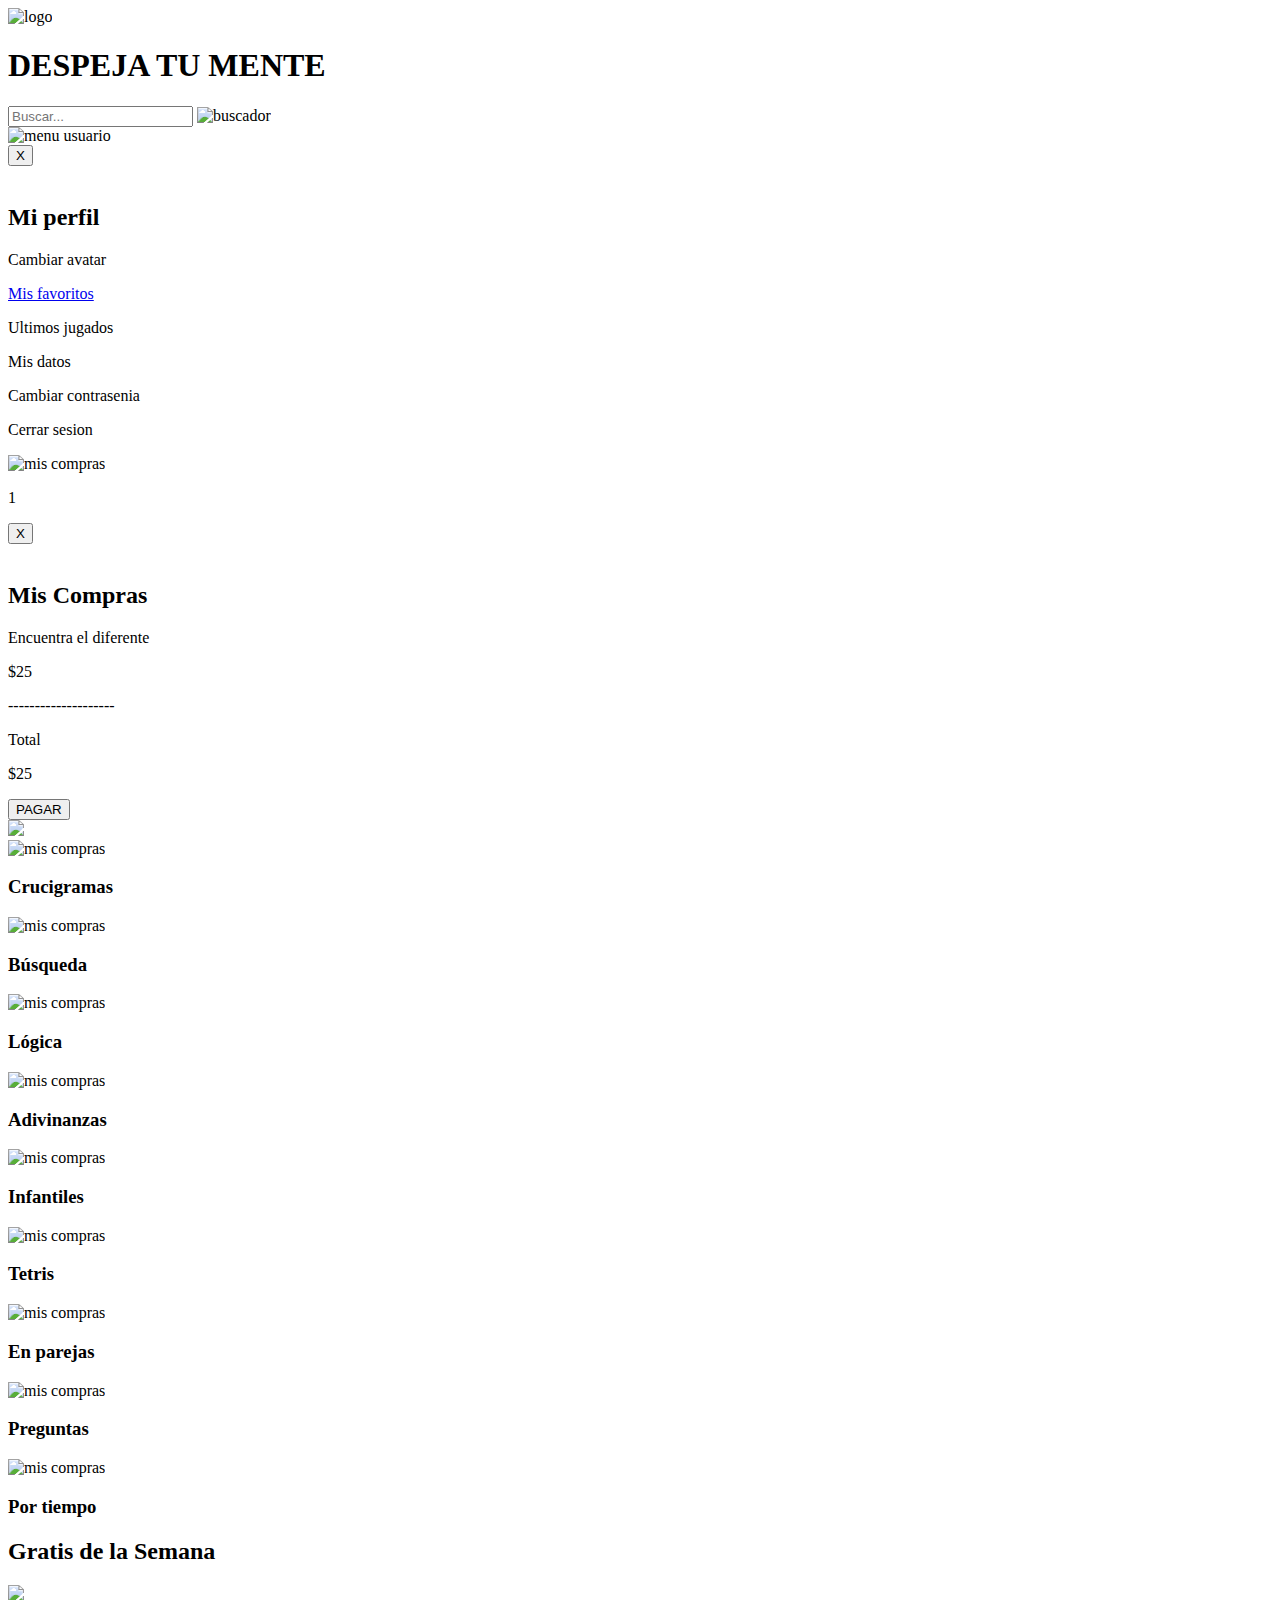
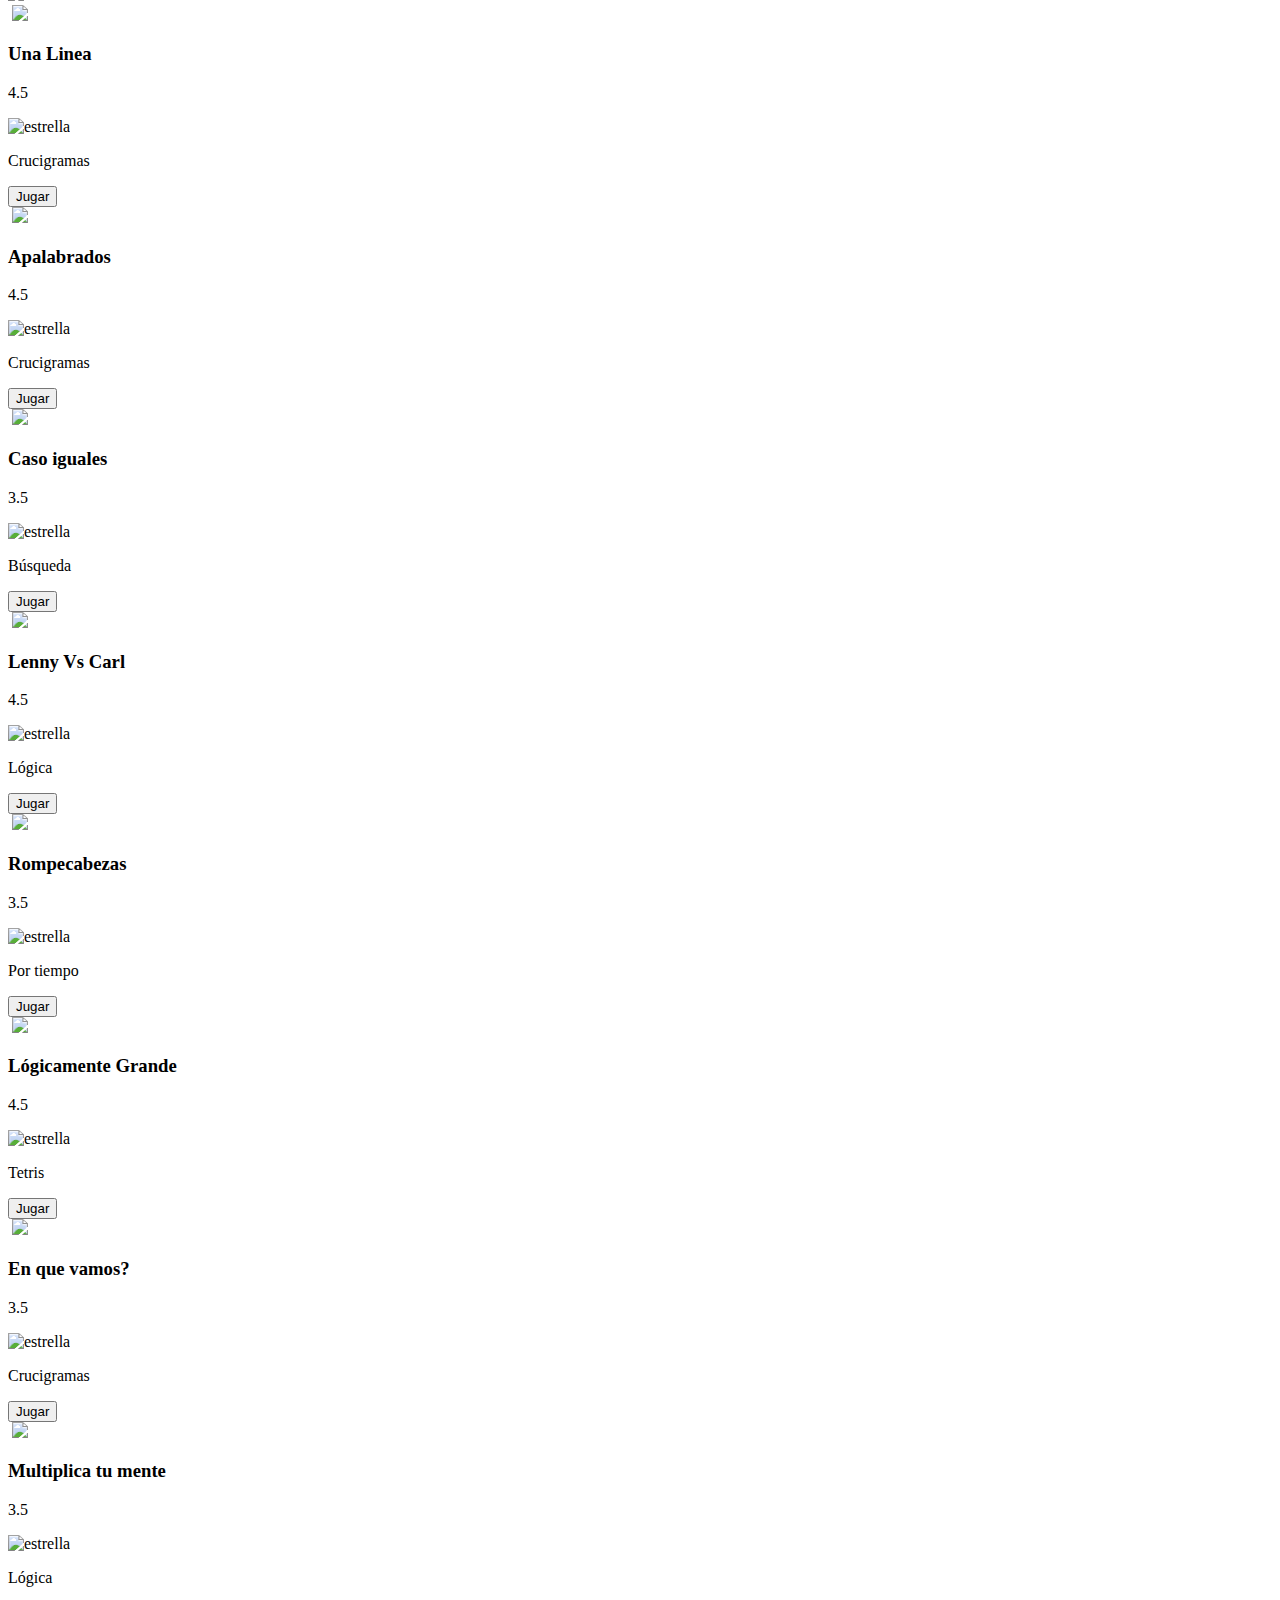
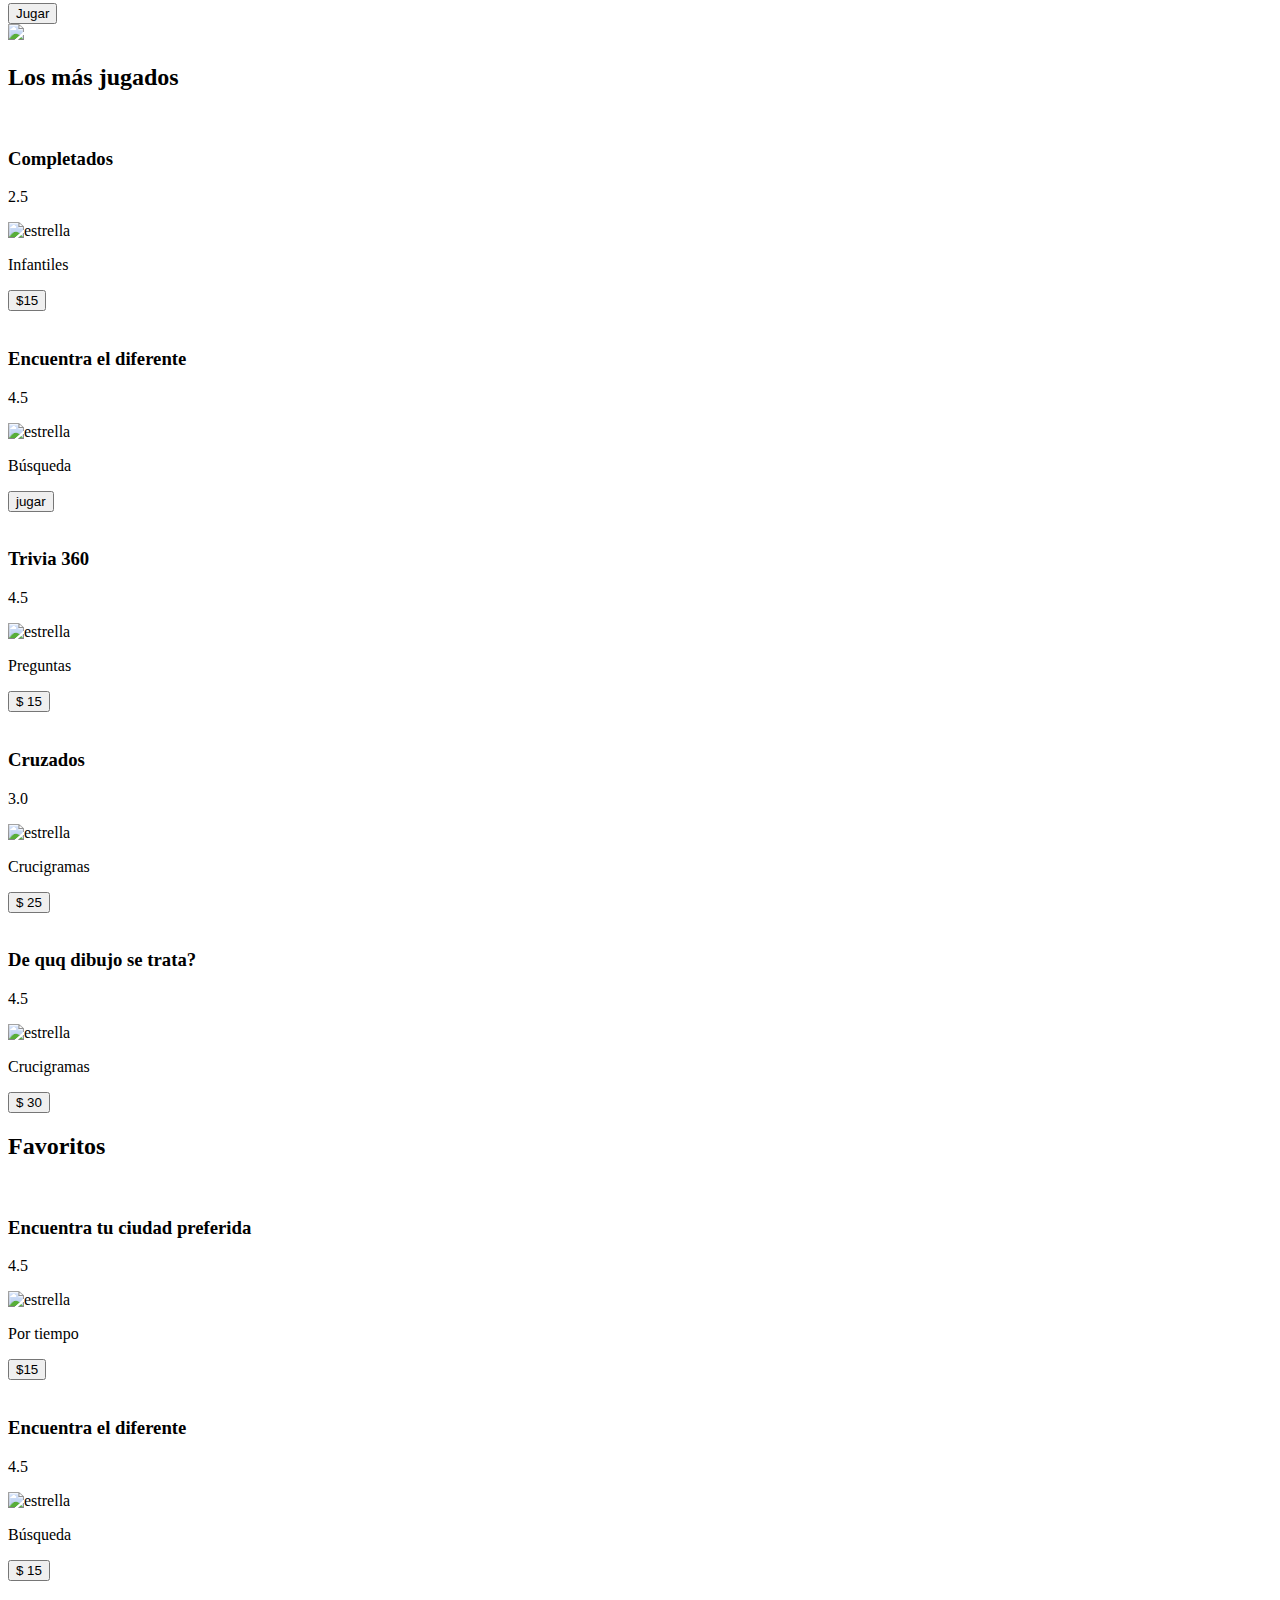
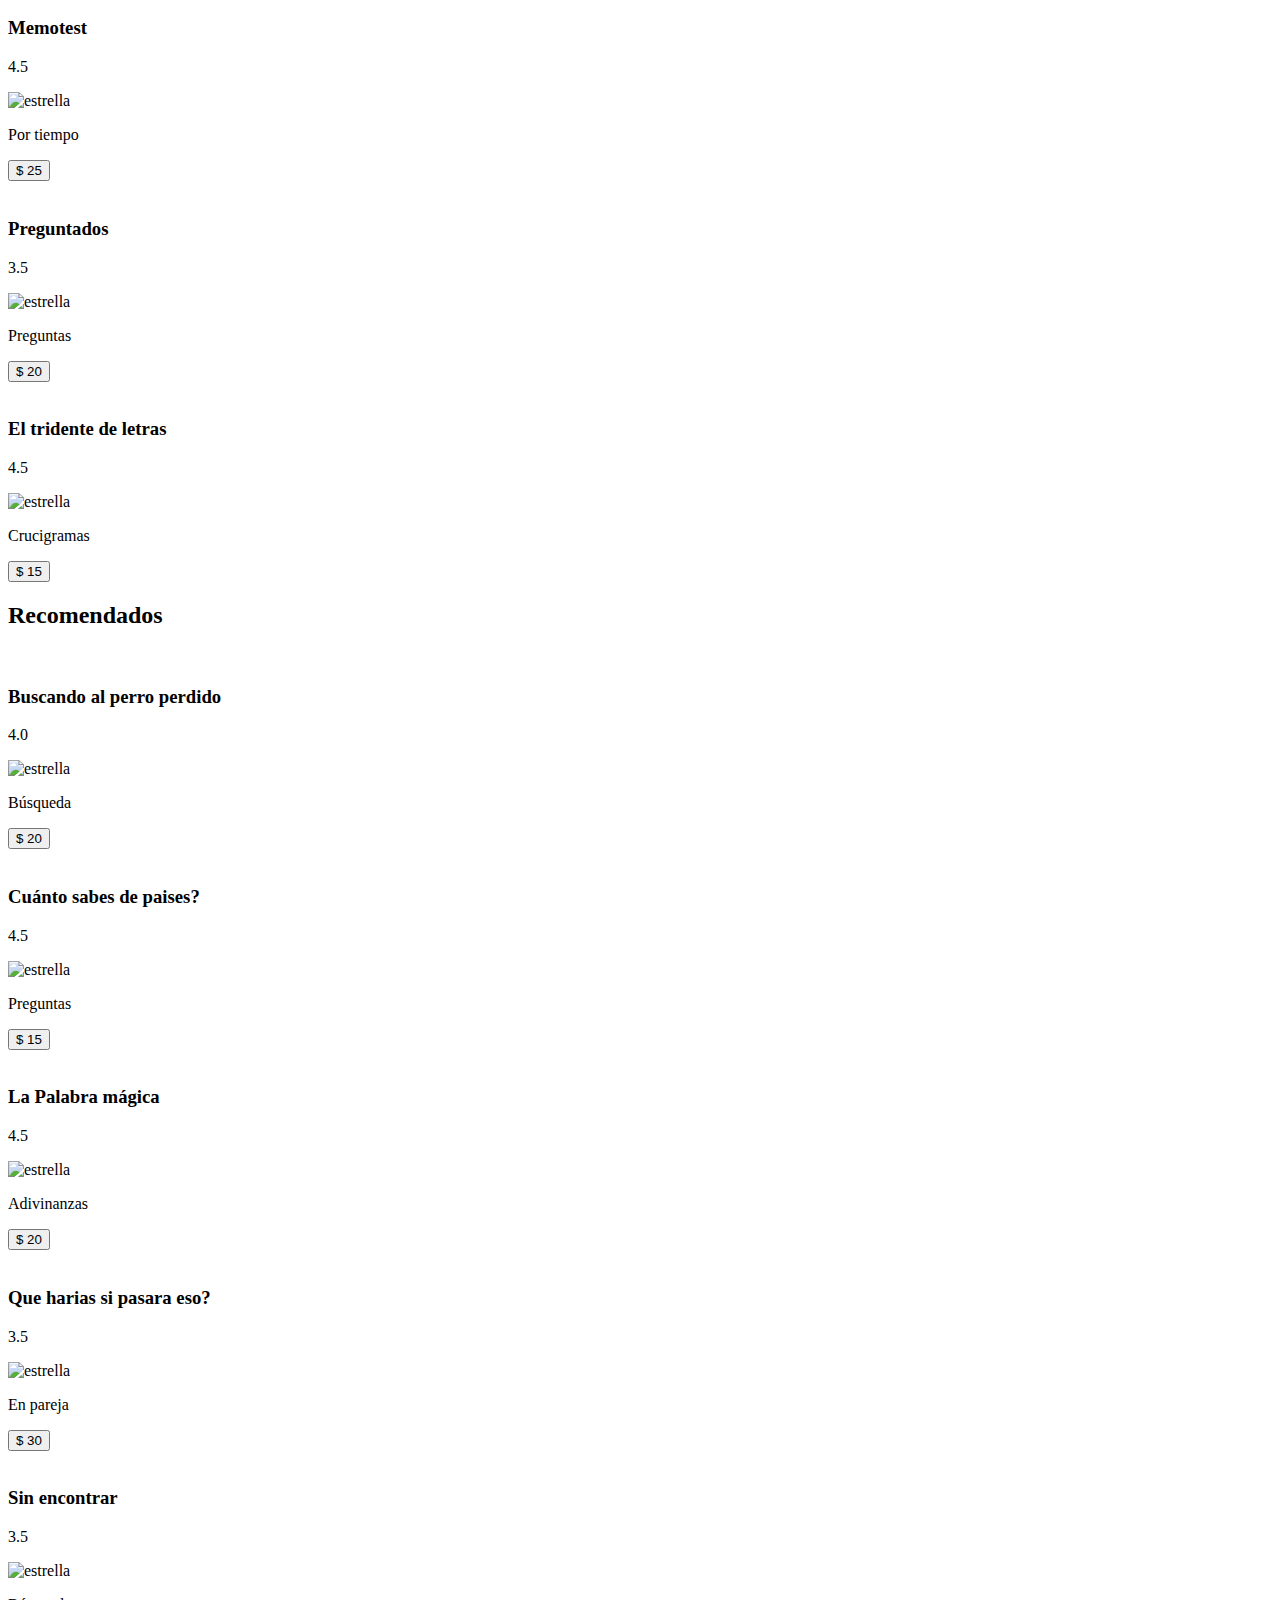
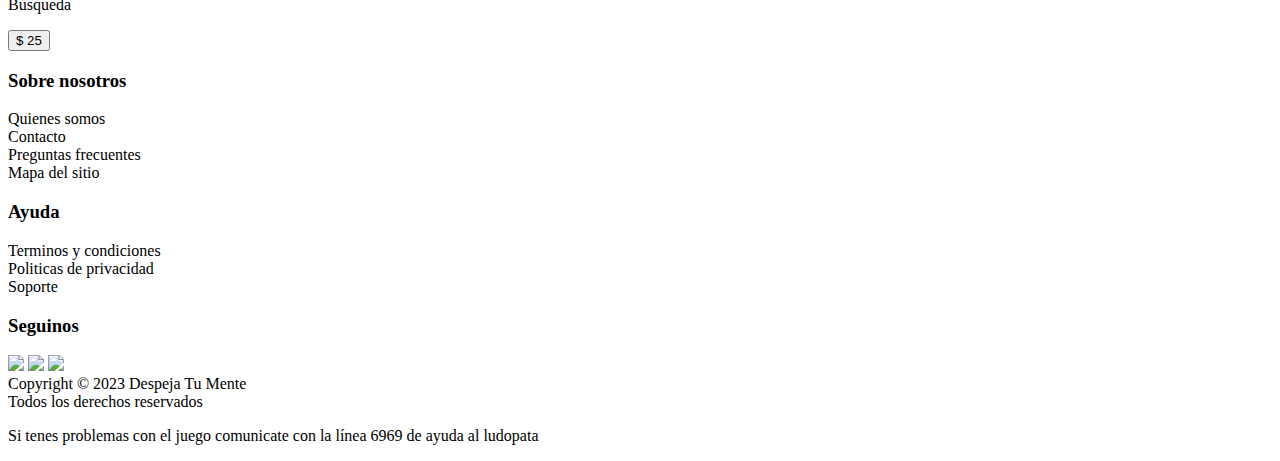
==== TPE2/home.html @ b8596887 "ajustes carpetas" ====
<!DOCTYPE html>
<html lang="en">
<head>
    <meta charset="UTF-8">
    <meta name="viewport" content="width=device-width, initial-scale=1.0">
    <title>Document</title>
    <link rel="stylesheet" type="text/css" href="/TPE2/CSS/style.css">
    <link rel="preconnect" href="https://fonts.googleapis.com">
    <link rel="preconnect" href="https://fonts.gstatic.com" crossorigin>
    <link href="https://fonts.googleapis.com/css2?family=Inder&display=swap" rel="stylesheet">
</head>
<body>
    

    <div class="grid">
        <header>
            <div class="conteiner-header">
                <div class="logo">
                    <img src="../HTML/IMG/Logo.png" alt="logo">
                    <h1>DESPEJA <span>TU MENTE</span> </h1>
                </div>
                <div class="search-container">
                        <input class="search" type="text"  placeholder="Buscar...">
                        <label for="input-with-image" class="input-label">
                        <img src="IMG/iconos/lupa.png" alt="buscador">          
                </div>
                <div class="login-bolsa">
                    <div id="usuario" class="usuario">
                        <img src="IMG/iconos/usuario-de-perfil.png" alt="menu usuario">
                    </div>
                    <div id="popup-login" class="">
                        <div class="cerrar-popup">
                            <button id="btn-cerrar-popup-login" class="btn-cerrar-popup">X</button>
                        </div>
                        <div class="encabezado-popup">
                            <img src="IMG/iconos/usuario-de-perfil.png" alt="">
                            <h2>Mi perfil</h2>
                        </div>
                        <div class="contenido-popup">  
                            <p>Cambiar avatar</p>  
                            <p><a href="#favoritos">Mis favoritos</a></p>
                            <p>Ultimos jugados</p>
                            <p>Mis datos</p>
                            <p>Cambiar contrasenia</p>
                            <p>Cerrar sesion</p>
                        </div>
                    </div>   
                    <div id="pop-bolsa" class="bolsa">
                        <img src="IMG/iconos/bolsa-de-la-compra.png" alt="mis compras">
                        <p class="comprados">1</p>
                    </div>
                    <div id="popup-compras" class="">
                        <div class="cerrar-popup">
                            <button id="btn-cerrar-popup-compras" class="btn-cerrar-popup">X</button>
                        </div>
                        <div class="encabezado-popup">
                            <img src="IMG/bolsa-de-la-compra.png" alt="">
                            <h2>Mis Compras</h2>
                        </div>
                        <div class="contenido-popup">  
                            <div class="juego-precio">
                                <p>Encuentra el diferente</p>  
                                <p>$25</p>
                             </div>
                                <p>--------------------</p>
                             <div class="total-compras">
                                <p>Total</p>  
                                <p>$25</p>
                             </div>
                             <button class="btn-pagar-compras">PAGAR</button>
                        </div>
                    </div>   
                </div>
            </div>  
        </header>
        <main>
            <div class="conteiner-main">
                <nav class="conteiner-menu">
                    <div class="menu-categorias" >
                        <img id="menu-hamburguesa" src="IMG/iconos/menu.png">
                    </div>
                    <div id="conteiner-categorias" class="conteiner-categorias">
                        <div class="categoria">
                            <img id="categorias"src="IMG/categorias/crucigramas.png" alt="mis compras">
                            <h3>Crucigramas</h3>
                        </div>
                        <div class="categoria"> 
                            <img id="categorias"src="IMG/categorias/Busqueda.png" alt="mis compras">
                            <h3>Búsqueda</h3>
                        </div>
                        <div class="categoria">
                            <img id="categorias" src="IMG/categorias/Logica.png" alt="mis compras">
                            <h3>Lógica</h3>
                        </div>
                        <div class="categoria">                
                            <img id="categorias"src="IMG/categorias/Adivinanza.png" alt="mis compras">
                            <h3>Adivinanzas</h3>
                        </div>
                        <div class="categoria">
                            <img id="categorias" src="IMG/categorias/Infantiles.png" alt="mis compras">
                            <h3>Infantiles</h3>
                        </div>
                        <div class="categoria">
                            <img id="categorias" src="IMG/categorias/tetris.png" alt="mis compras">
                            <h3>Tetris</h3>
                        </div>
                        <div class="categoria">
                            <img id="categorias" src="IMG/categorias/En pareja.png" alt="mis compras">
                            <h3>En parejas</h3>
                        </div>
                        <div class="categoria">
                            <img id="categorias" src="IMG/categorias/Preguntas.png" alt="mis compras">
                            <h3>Preguntas</h3>
                        </div>
                        <div class="categoria">
                            <img id="categorias" src="IMG/categorias/Por tiempo.png" alt="mis compras">
                            <h3>Por tiempo</h3>
                        </div>
                    </div>
                </nav>
                <div class="conteiner-seccion-juegos">
                    <div class="titulo-categorias-cards">
                        <h2>Gratis de la Semana</h2>
                    </div>                  
                    <div class="contenedor-carrusel">
                        <img id="anterior" class="boton-carrusel" src="IMG/anterior.png">
                        <div class="carrusel">
                            <div class="card-completa-carrusel">
                                <div class="contenedor-img-card">
                                    <img class="img-card" src="IMG/gratis-UnaLinea-Crucigramas.jpg" alt="">
                                    <img class="stiker-gratis" src="IMG/Gratis remove.png">
                                </div>
                                <div class="texto-cards">
                                    <div class="nombre-y-puntuacion-cards">
                                        <h3>Una Linea</h3>
                                        <div class="puntuacion">
                                            <p>4.5</p>
                                            <img src="IMG/estrella.png" alt="estrella">
                                        </div>
                                    </div>
                                    <p>Crucigramas</p>
                                </div>
                                <div class="conteiner-boton-card">
                                    <button class="boton-cards">Jugar</button>
                                </div>
                            </div>
                            
                            <div class="card-completa-carrusel">
                                <div class="contenedor-img-card">
                                    <img class="img-card" src="IMG/gratis-Apalabrados-EnPareja.jpg" alt="">
                                    <img class="stiker-gratis" src="IMG/Gratis remove.png">
                                </div>
                                 <div class="texto-cards">
                                <div class="nombre-y-puntuacion-cards">
                                    <h3>Apalabrados</h3>
                                    <div class="puntuacion">
                                        <p>4.5</p>
                                        <img src="IMG/estrella.png" alt="estrella">
                                    </div>
                                </div>
                                <p>Crucigramas</p>
                            </div>
                            <div class="conteiner-boton-card">
                                <button class="boton-cards">Jugar</button>
                            </div>
                            </div>
                            <div class="card-completa-carrusel">
                                <div class="contenedor-img-card">
                                    <img class="img-card" src="IMG/gratis-Casi-Iguales-Busqueda.jpg" alt="">
                                    <img class="stiker-gratis" src="IMG/Gratis remove.png">
                                </div>
                                 <div class="texto-cards">
                                <div class="nombre-y-puntuacion-cards">
                                    <h3>Caso iguales</h3>
                                    <div class="puntuacion">
                                        <p>3.5</p>
                                        <img src="IMG/estrella.png" alt="estrella">
                                    </div>
                                </div>
                                <p>Búsqueda</p>
                            </div>
                            <div class="conteiner-boton-card">
                                <button class="boton-cards">Jugar</button>
                            </div>
                            </div>
                            <div class="card-completa-carrusel">
                                <div class="contenedor-img-card">
                                    <img class="img-card" src="IMG/gratis-LennyVsCarl-Logica.png" alt="">
                                    <img class="stiker-gratis" src="IMG/Gratis remove.png">
                                </div>
                                 <div class="texto-cards">
                                <div class="nombre-y-puntuacion-cards">
                                    <h3>Lenny Vs Carl</h3>
                                    <div class="puntuacion">
                                        <p>4.5</p>
                                        <img src="IMG/estrella.png" alt="estrella">
                                    </div>
                                </div>
                                <p>Lógica</p>
                            </div>
                            <a href="juego.html">
                                <div class="conteiner-boton-card">
                                    <button class="boton-cards" >Jugar</button>
                                </div>
                            </a>
                            </div>
                            <div class="card-completa-carrusel">
                                <div class="contenedor-img-card">
                                    <img class="img-card" src="IMG/gratis-Rompecabezas-PorTiempo.webp" alt="">
                                    <img class="stiker-gratis" src="IMG/Gratis remove.png">
                                </div>
                                 <div class="texto-cards">
                                <div class="nombre-y-puntuacion-cards">
                                    <h3>Rompecabezas</h3>
                                    <div class="puntuacion">
                                        <p>3.5</p>
                                        <img src="IMG/estrella.png" alt="estrella">
                                    </div>
                                </div>
                                <p>Por tiempo</p>
                            </div>
                            <div class="conteiner-boton-card">
                                <button class="boton-cards">Jugar</button>
                            </div>
                            </div>
                            <div class="card-completa-carrusel">
                                <div class="contenedor-img-card">
                                    <img class="img-card" src="IMG/Gratis-LogicamenteGrande-logica.jpg" alt="">
                                    <img class="stiker-gratis" src="IMG/Gratis remove.png">
                                </div>
                                 <div class="texto-cards">
                                <div class="nombre-y-puntuacion-cards">
                                    <h3>Lógicamente Grande</h3>
                                    <div class="puntuacion">
                                        <p>4.5</p>
                                        <img src="IMG/estrella.png" alt="estrella">
                                    </div>
                                </div>
                                <p>Tetris</p>
                            </div>
                            <div class="conteiner-boton-card">
                                <button class="boton-cards">Jugar</button>
                            </div>
                            </div>
                            <div class="card-completa-carrusel">
                                <div class="contenedor-img-card">
                                    <img class="img-card" src="IMG/Gratis-Automotores-Crucigramas.jpg" alt="">
                                    <img class="stiker-gratis" src="IMG/Gratis remove.png">
                                </div>
                                 <div class="texto-cards">
                                <div class="nombre-y-puntuacion-cards">
                                    <h3>En que vamos?</h3>
                                    <div class="puntuacion">
                                        <p>3.5</p>
                                        <img src="IMG/estrella.png" alt="estrella">
                                    </div>
                                </div>
                                <p>Crucigramas</p>
                            </div>
                            <a href="juego.html">
                                <div class="conteiner-boton-card">
                                    <button class="boton-cards" >Jugar</button>
                                </div>
                            </a>
                            </div>
                            <div class="card-completa-carrusel">
                                <div class="contenedor-img-card">
                                    <img class="img-card" src="IMG/Gratis-MultiplicaLaMente-Logica.webp" alt="">
                                    <img class="stiker-gratis" src="IMG/Gratis remove.png">
                                </div>
                                 <div class="texto-cards">
                                <div class="nombre-y-puntuacion-cards">
                                    <h3>Multiplica tu mente</h3>
                                    <div class="puntuacion">
                                        <p>3.5</p>
                                        <img src="IMG/estrella.png" alt="estrella">
                                    </div>
                                </div>
                                <p>Lógica</p>
                            </div>
                            <div class="conteiner-boton-card">
                                <button class="boton-cards">Jugar</button>
                            </div>
                            </div>
                        </div> 
                        <img id="siguiente" class="boton-carrusel" src="IMG/siguiente.png">
                    </div>    
                </div> 
                <div class="conteiner-seccion-juegos">
                    <div class="titulo-categorias-cards">
                        <h2>Los más jugados</h2>
                    </div>   
                    <div class="contenedor-cards">
                        <div class="cards-container">  
                            <div class="card-completa">
                                <div class="contenedor-img-card">
                                    <img class="img-card" src="IMG/LosmasJugados-Completados-Infantiles.jpeg" alt="">
                                </div>
                                <div class="texto-cards">
                                    <div class="nombre-y-puntuacion-cards">
                                        <h3>Completados</h3>
                                        <div class="puntuacion">
                                            <p>2.5</p>
                                            <img src="IMG/estrella.png" alt="estrella">
                                        </div>
                                    </div>
                                    <p>Infantiles</p>
                                </div>
                                <div class="conteiner-boton-card">
                                    <button id="miBoton" class="boton-cards miBoton">$15</button>
                                </div>
                            </div>
                            <div class="card-completa">
                                <div class="contenedor-img-card">
                                    <img class="img-card" src="IMG/LosmasJugados-ElDistinto-Busqueda.jpg" alt="">
                                </div>
                                <div class="texto-cards">
                                    <div class="nombre-y-puntuacion-cards">
                                        <h3>Encuentra el diferente</h3>
                                        <div class="puntuacion">
                                            <p>4.5</p>
                                            <img src="IMG/estrella.png" alt="estrella">
                                        </div>
                                    </div>
                                    <p>Búsqueda</p>
                                </div>
                                <div class="conteiner-boton-card">
                                    <button class="boton-cards">jugar</button>
                                </div>
                            </div>
                            <div class="card-completa">
                                <div class="contenedor-img-card">
                                    <img class="img-card" src="IMG/LosmasJugados-Trivia360-preguntas.png" alt="">
                                </div>
                                <div class="texto-cards">
                                    <div class="nombre-y-puntuacion-cards">
                                        <h3>Trivia 360</h3>
                                        <div class="puntuacion">
                                            <p>4.5</p>
                                            <img src="IMG/estrella.png" alt="estrella">
                                        </div>
                                    </div>
                                    <p>Preguntas</p>
                                </div>
                                <div class="conteiner-boton-card">
                                    <button class="boton-cards miBoton">$ 15</button>
                                </div>
                            </div>
                            <div class="card-completa">
                                <div class="contenedor-img-card">
                                    <img class="img-card" src="IMG/MasJugados-Cruzados-crucigramas.jpg" alt="">
                                </div>
                                <div class="texto-cards">
                                    <div class="nombre-y-puntuacion-cards">
                                        <h3>Cruzados</h3>
                                        <div class="puntuacion">
                                            <p>3.0</p>
                                            <img src="IMG/estrella.png" alt="estrella">
                                        </div>
                                    </div>
                                    <p>Crucigramas</p>
                                </div>
                                <div class="conteiner-boton-card">
                                    <button class="boton-cards miBoton">$ 25</button>
                                </div>
                            </div>
                            <div class="card-completa">
                                <div class="contenedor-img-card">
                                    <img class="img-card" src="IMG/MasJugados-QueDibujoEs-crucigramas.jpg.jpeg" alt="">
                                </div>
                                <div class="texto-cards">
                                    <div class="nombre-y-puntuacion-cards">
                                        <h3>De quq dibujo se trata?</h3>
                                        <div class="puntuacion">
                                            <p>4.5</p>
                                            <img src="IMG/estrella.png" alt="estrella">
                                        </div>
                                    </div>
                                    <p>Crucigramas</p>
                                </div>
                                <div class="conteiner-boton-card">
                                    <button class="boton-cards miBoton">$ 30</button>
                                </div>
                            </div>
                        </div> 
                       
                    </div>
                </div> 
                <div class="conteiner-seccion-juegos">
                    <div class="titulo-categorias-cards">
                        <h2 id="favoritos">Favoritos</h2>
                    </div>    
                    <div class="contenedor-cards">
                        <div class="cards-container">  
                            <div class="card-completa">
                                <div class="contenedor-img-card">
                                    <img class="img-card" src="IMG/Favoritos-Ciudades-PorTiempo.jpeg" alt="">
                                </div>
                                <div class="texto-cards">
                                    <div class="nombre-y-puntuacion-cards">
                                        <h3>Encuentra tu ciudad preferida</h3>
                                        <div class="puntuacion">
                                            <p>4.5</p>
                                            <img src="IMG/estrella.png" alt="estrella">
                                        </div>
                                    </div>
                                    <p>Por tiempo</p>
                                </div>
                                <div class="conteiner-boton-card">
                                    <button class="boton-cards miBoton">$15</button>
                                </div>
                            </div>
                            <div class="card-completa">
                                <div class="contenedor-img-card">
                                    <img class="img-card" src="IMG/Favoritos-Diferente-Busqueda.jpg" alt="">
                                </div>
                                <div class="texto-cards">
                                    <div class="nombre-y-puntuacion-cards">
                                        <h3>Encuentra el diferente</h3>
                                        <div class="puntuacion">
                                            <p>4.5</p>
                                            <img src="IMG/estrella.png" alt="estrella">
                                        </div>
                                    </div>
                                    <p>Búsqueda</p>
                                </div>
                                <div class="conteiner-boton-card">
                                    <button class="boton-cards miBoton">$ 15</button>
                                </div>
                            </div>
                            <div class="card-completa">
                                <div class="contenedor-img-card">
                                    <img class="img-card" src="IMG/Favoritos-Memotest-Portiempo.jpg" alt="">
                                </div>
                                <div class="texto-cards">
                                    <div class="nombre-y-puntuacion-cards">
                                        <h3>Memotest</h3>
                                        <div class="puntuacion">
                                            <p>4.5</p>
                                            <img src="IMG/estrella.png" alt="estrella">
                                        </div>
                                    </div>
                                    <p>Por tiempo</p>
                                </div>
                                <div class="conteiner-boton-card">
                                    <button class="boton-cards miBoton">$ 25</button>
                                </div>
                            </div>
                            <div class="card-completa">
                                <div class="contenedor-img-card">
                                    <img class="img-card" src="IMG/Favoritos-Preguntados-preguntas.jpg" alt="">
                                </div>
                                <div class="texto-cards">
                                    <div class="nombre-y-puntuacion-cards">
                                        <h3>Preguntados</h3>
                                        <div class="puntuacion">
                                            <p>3.5</p>
                                            <img src="IMG/estrella.png" alt="estrella">
                                        </div>
                                    </div>
                                    <p>Preguntas</p>
                                </div>
                                <div class="conteiner-boton-card">
                                    <button class="boton-cards miBoton">$ 20</button>
                                </div>
                            </div>
                            <div class="card-completa">
                                <div class="contenedor-img-card">
                                    <img class="img-card" src="IMG/Favoritos-ElTridente-Crucigramas.png" alt="">
                                </div>
                                <div class="texto-cards">
                                    <div class="nombre-y-puntuacion-cards">
                                        <h3>El tridente de letras</h3>
                                        <div class="puntuacion">
                                            <p>4.5</p>
                                            <img src="IMG/estrella.png" alt="estrella">
                                        </div>
                                    </div>
                                    <p>Crucigramas</p>
                                </div>
                                <div class="conteiner-boton-card">
                                    <button class="boton-cards miBoton">$ 15 </button>
                                </div>
                            </div>
                        </div> 
                       
                    </div>
                </div> 
                <div class="conteiner-seccion-juegos">
                    <div class="titulo-categorias-cards">
                        <h2>Recomendados</h2>
                    </div>    
                    <div class="contenedor-cards">
                        <div class="cards-container">  
                            <div class="card-completa">
                                <div class="contenedor-img-card">
                                    <img class="img-card" src="IMG/Recomemndados-BuscandoA-busqueda.jpg" alt="">
                                </div>
                                <div class="texto-cards">
                                    <div class="nombre-y-puntuacion-cards">
                                        <h3>Buscando al perro perdido </h3>
                                        <div class="puntuacion">
                                            <p>4.0</p>
                                            <img src="IMG/estrella.png" alt="estrella">
                                        </div>
                                    </div>
                                    <p>Búsqueda</p>
                                </div>
                                <div class="conteiner-boton-card">
                                    <button class="boton-cards miBoton">$ 20</button>
                                </div>
                            </div>
                            <div class="card-completa">
                                <div class="contenedor-img-card">
                                    <img class="img-card" src="IMG/Recomemndados-CuantoSabesDe-Preguntas.jpg" alt="">
                                </div>
                                <div class="texto-cards">
                                    <div class="nombre-y-puntuacion-cards">
                                        <h3>Cuánto sabes de paises?</h3>
                                        <div class="puntuacion">
                                            <p>4.5</p>
                                            <img src="IMG/estrella.png" alt="estrella">
                                        </div>
                                    </div>
                                    <p>Preguntas</p>
                                </div>
                                <div class="conteiner-boton-card">
                                    <button class="boton-cards miBoton">$ 15</button>
                                </div>
                            </div>
                            <div class="card-completa">
                                <div class="contenedor-img-card">
                                    <img class="img-card" src="IMG/Recomendados-LaPalabra-Adivinanzas.png" alt="">
                                </div>
                                <div class="texto-cards">
                                    <div class="nombre-y-puntuacion-cards">
                                        <h3>La Palabra mágica</h3>
                                        <div class="puntuacion">
                                            <p>4.5</p>
                                            <img src="IMG/estrella.png" alt="estrella">
                                        </div>
                                    </div>
                                    <p>Adivinanzas</p>
                                </div>
                                <div class="conteiner-boton-card">
                                    <button class="boton-cards miBoton">$ 20</button>
                                </div>
                            </div>
                            <div class="card-completa">
                                <div class="contenedor-img-card">
                                    <img class="img-card" src="IMG/Recomendados-QueHariasSi-EnPareja.jpg" alt="">
                                </div>
                                <div class="texto-cards">
                                    <div class="nombre-y-puntuacion-cards">
                                        <h3>Que harias si pasara eso?</h3>
                                        <div class="puntuacion">
                                            <p>3.5</p>
                                            <img src="IMG/estrella.png" alt="estrella">
                                        </div>
                                    </div>
                                    <p>En pareja</p>
                                </div>
                                <div class="conteiner-boton-card">
                                    <button class="boton-cards miBoton">$ 30</button>
                                </div>
                            </div>
                            <div class="card-completa">
                                <div class="contenedor-img-card">
                                    <img class="img-card" src="IMG/Recomendados-SinEncontrar-busqueda.jpeg" alt="">
                                </div>
                                <div class="texto-cards">
                                    <div class="nombre-y-puntuacion-cards">
                                        <h3>Sin encontrar</h3>
                                        <div class="puntuacion">
                                            <p>3.5</p>
                                            <img src="IMG/estrella.png" alt="estrella">
                                        </div>
                                    </div>
                                    <p>Búsqueda</p>
                                </div>
                                <div class="conteiner-boton-card">
                                    <button class="boton-cards miBoton">$ 25 </button>
                                </div>
                            </div>
                        </div> 
                       
                    </div>
                </div>   
            </div>
        </main>
        <footer>
            <div class="conteiner-footer">
                <div class="columnas-footer">
                    <h3>Sobre nosotros</h3>
                        <lu>
                            <li>Quienes somos</li>
                            <li>Contacto</li>
                            <li>Preguntas frecuentes</li>
                            <li>Mapa del sitio</li>
                        </lu>
                </div>
                <div class="columnas-footer">
                    <h3>Ayuda</h3>
                        <lu>
                            <li>Terminos y condiciones</li>
                            <li>Politicas de privacidad </li>
                            <li>Soporte</li>
                        </lu>
                </div>
                <div class="columnas-footer">
                    <h3>Seguinos</h3>
                    <div class="redes-sociales">
                        <img src="IMG/iconos/instagram.png">
                        <img src="IMG/iconos/facebook.png">
                        <img src="IMG/iconos/gorjeo.png">
                    </div>
                        <lu>
                            <li>Copyright © 2023 Despeja Tu Mente</li>
                            <li>Todos los derechos reservados</li>
                        </lu>         
                </div>
            </div>
            <div class="mensaje-footer">
                <p>Si tenes problemas con el juego comunicate con la línea 6969 de ayuda al ludopata</p>
            </div>
        </footer>    
    </div>
    <script src="/TPE2/JS/js.home.js"></script>
    <script src="/TPE2/JS/script-animaciones.js"></script>
    <script src="/TPE2/JS/menu-hamburguesa.js"></script>
    <script src="/TPE2/JS/pop-up.js"></script>
</body>
</html>
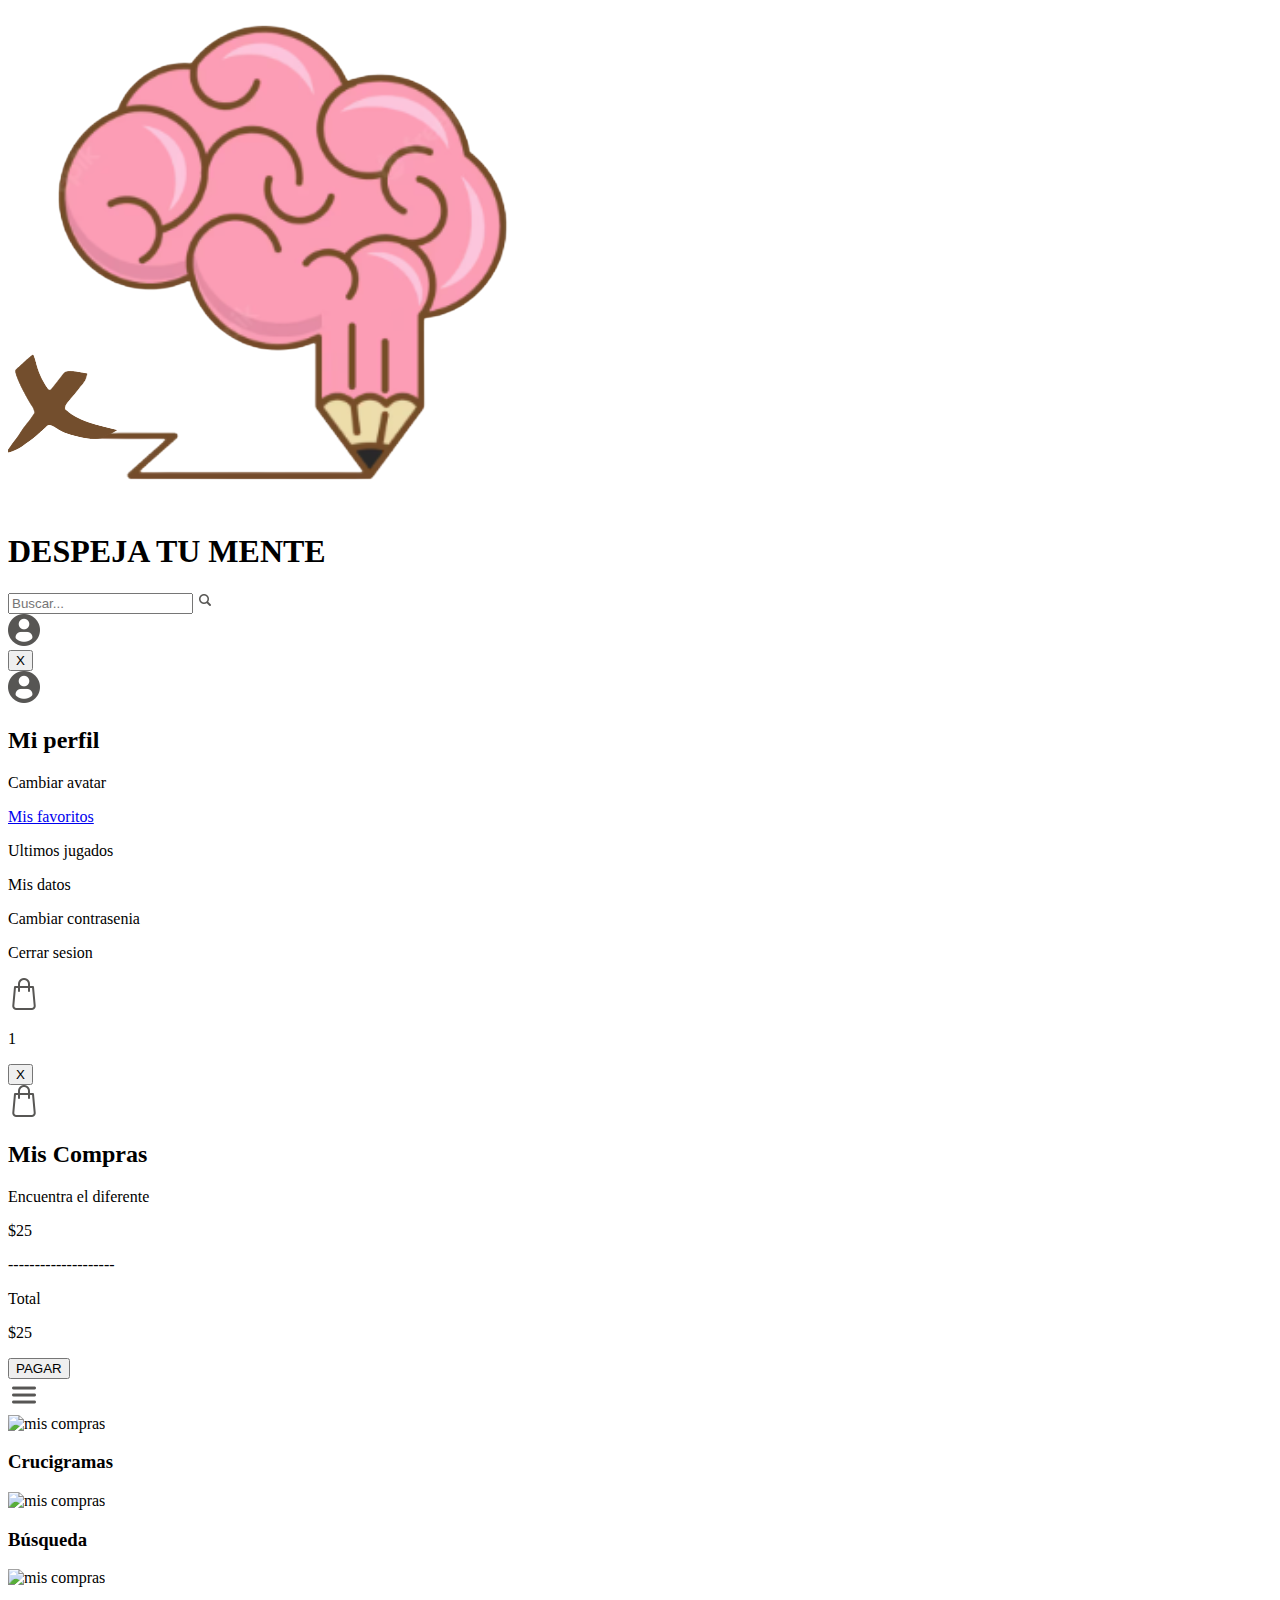
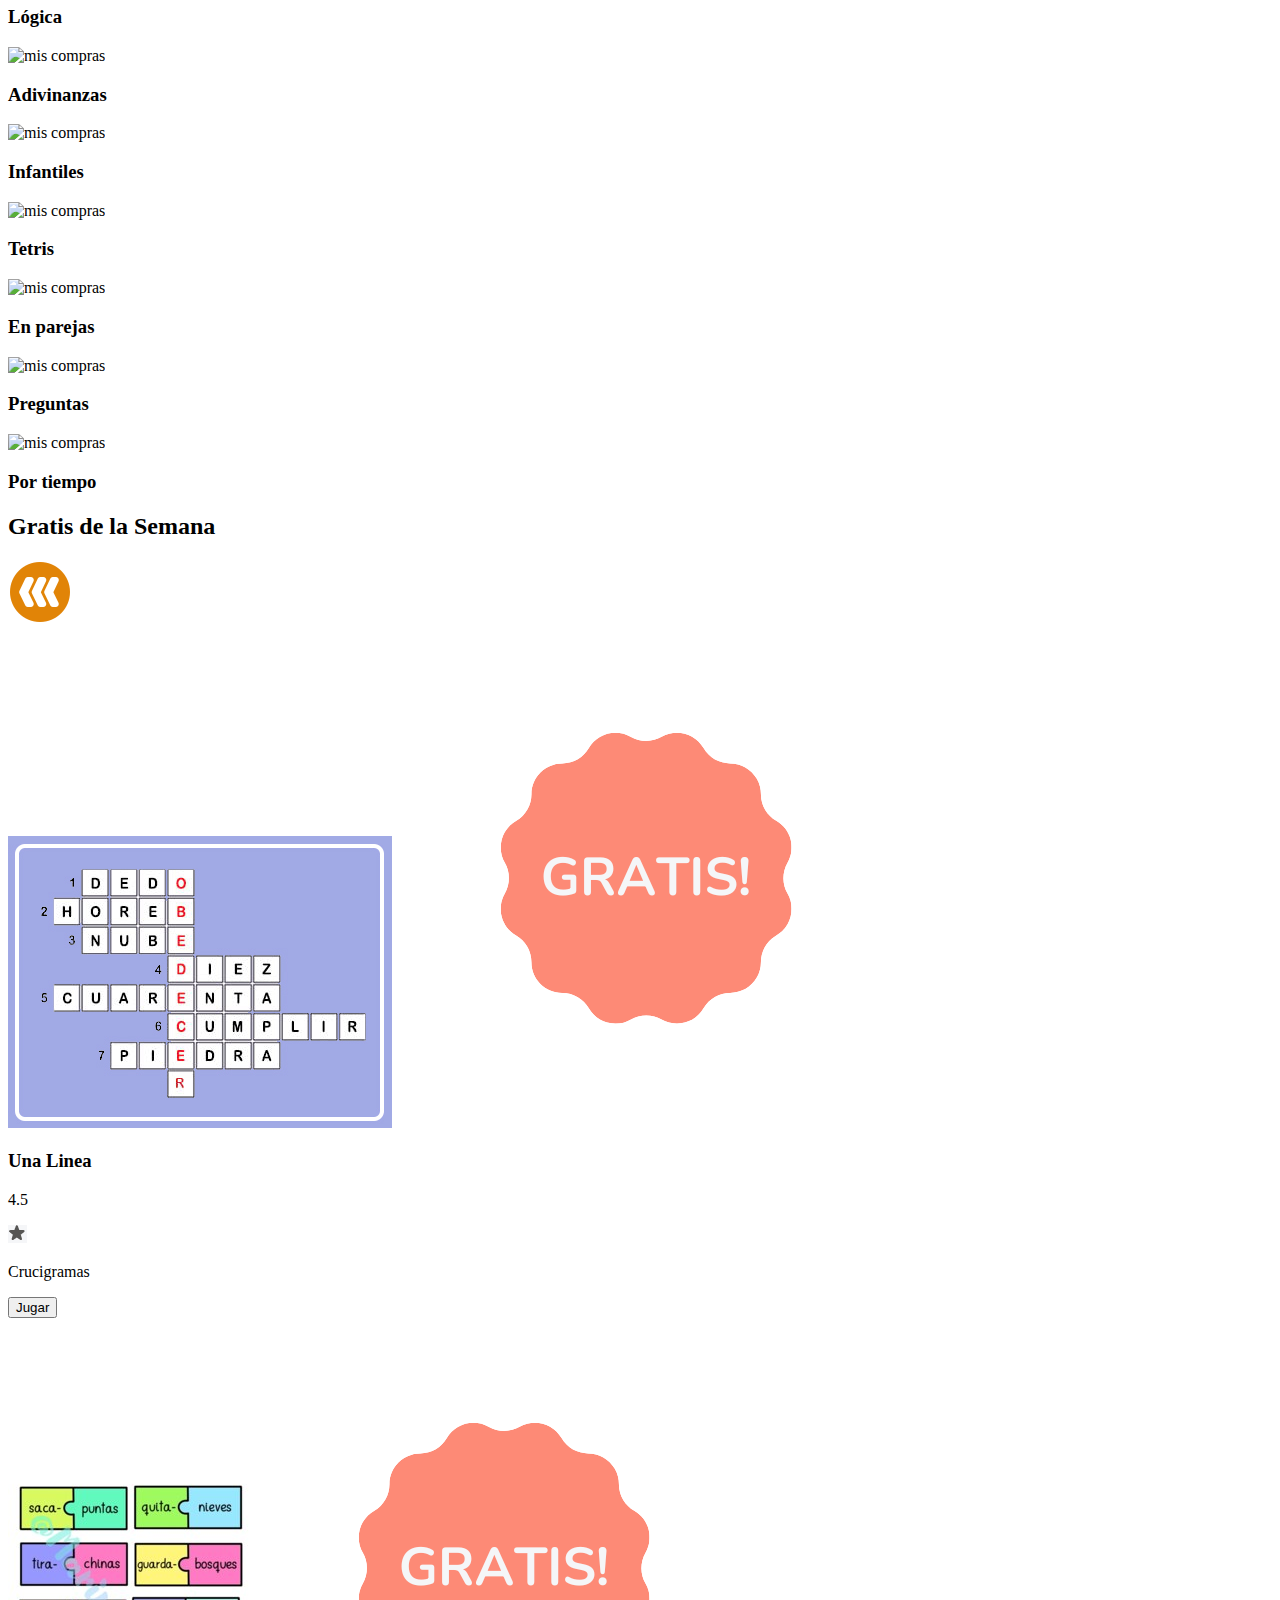
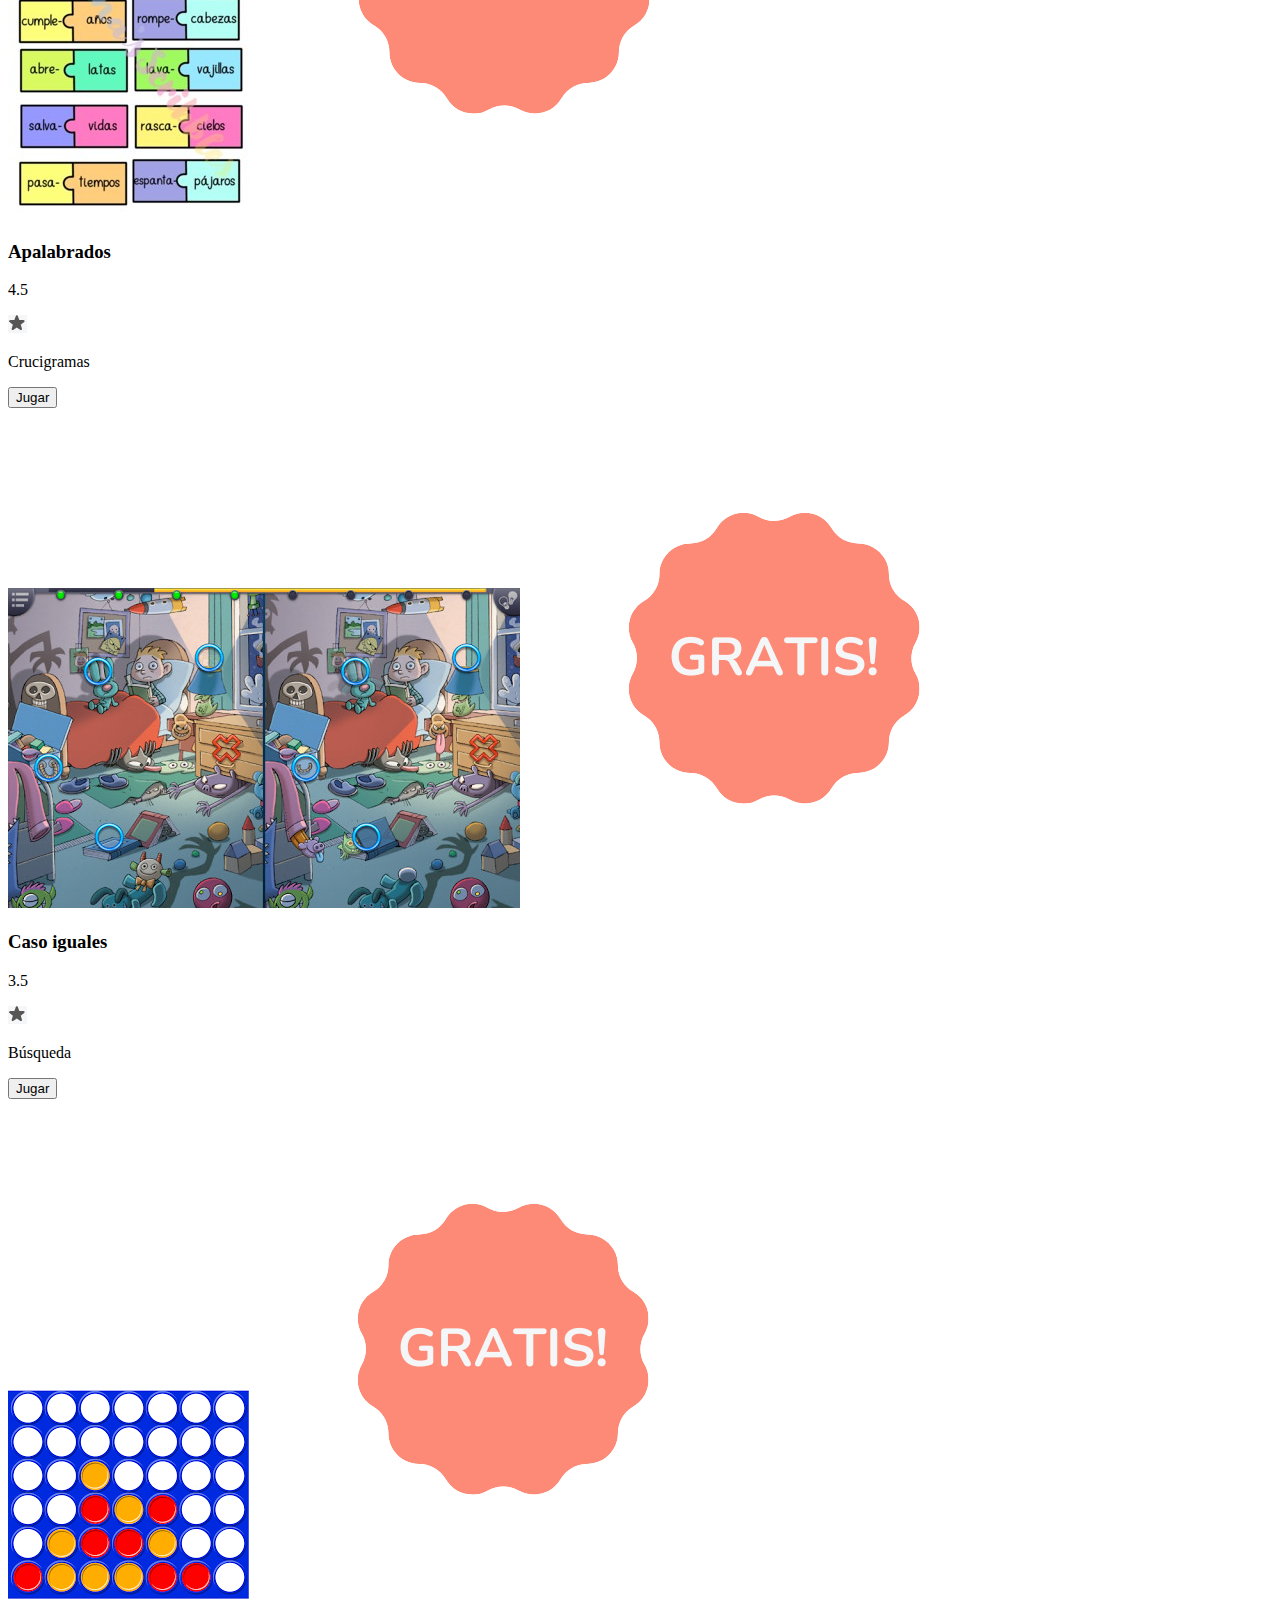
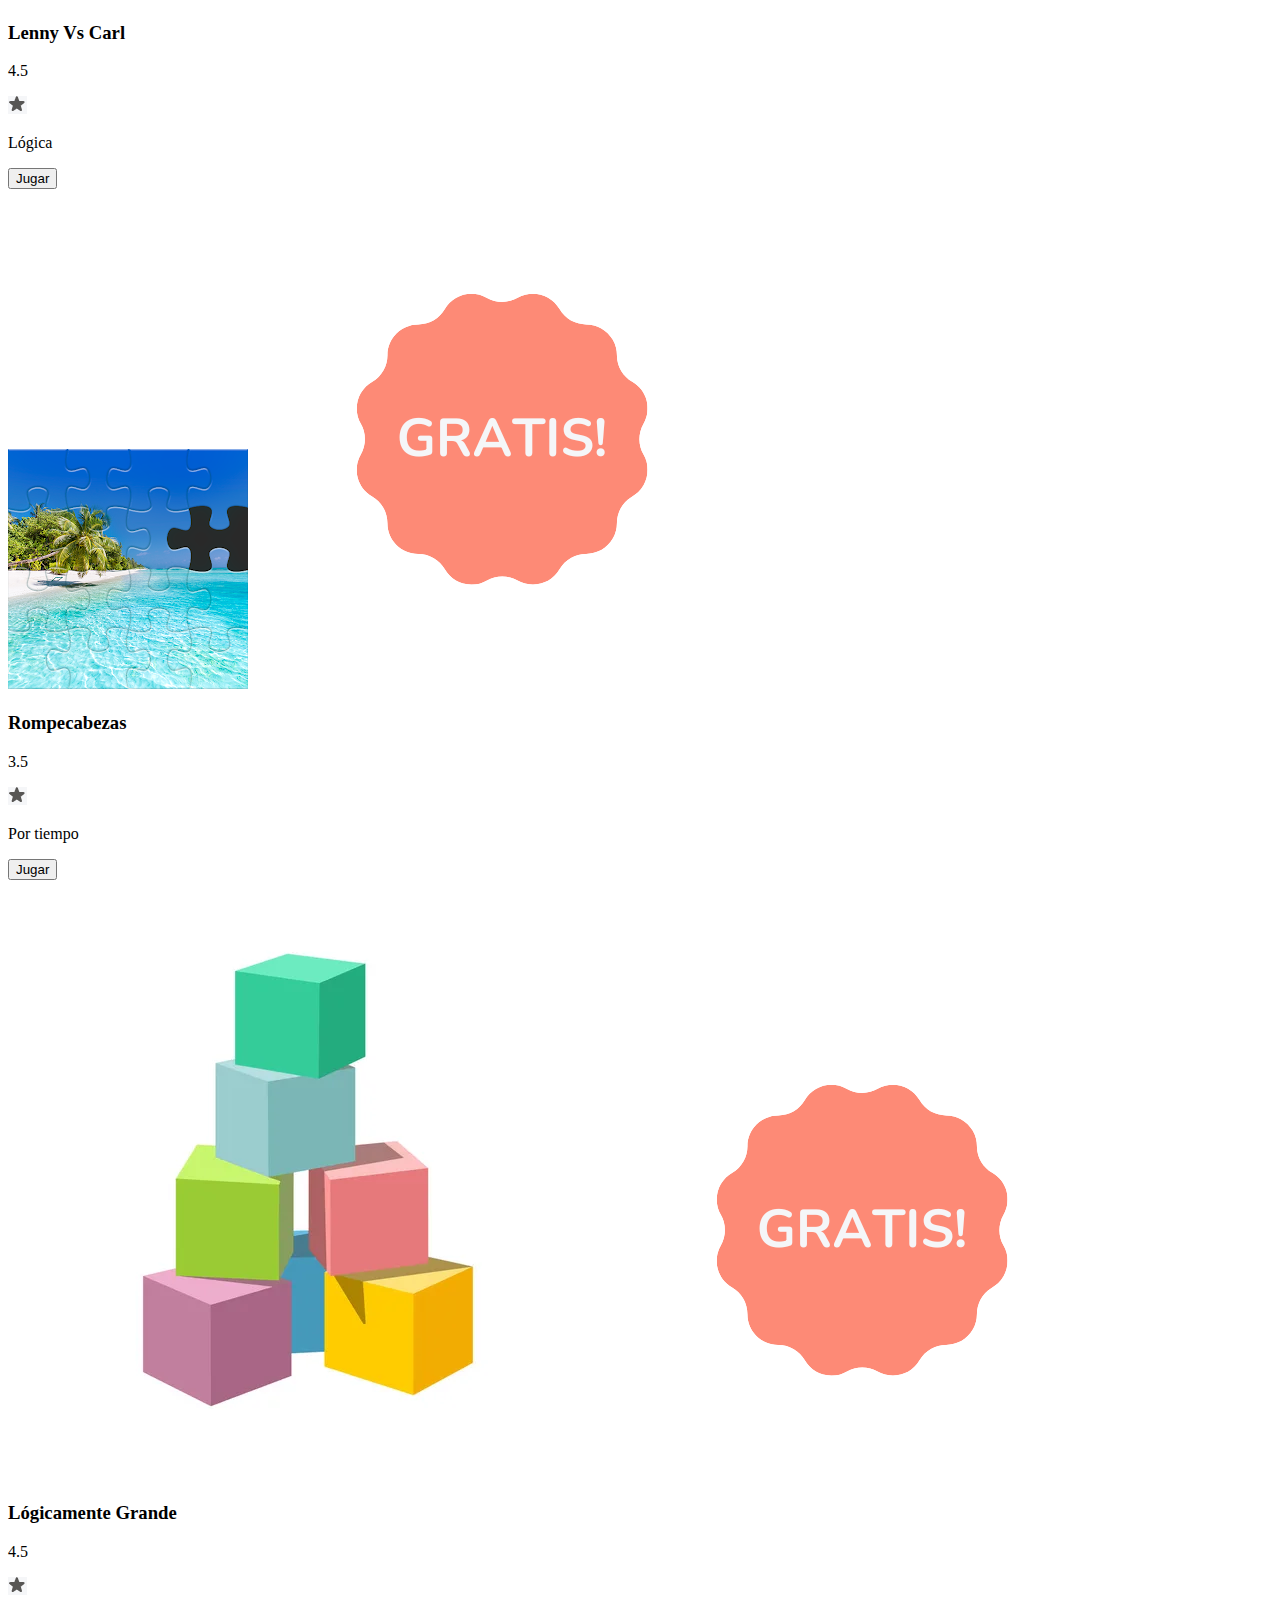
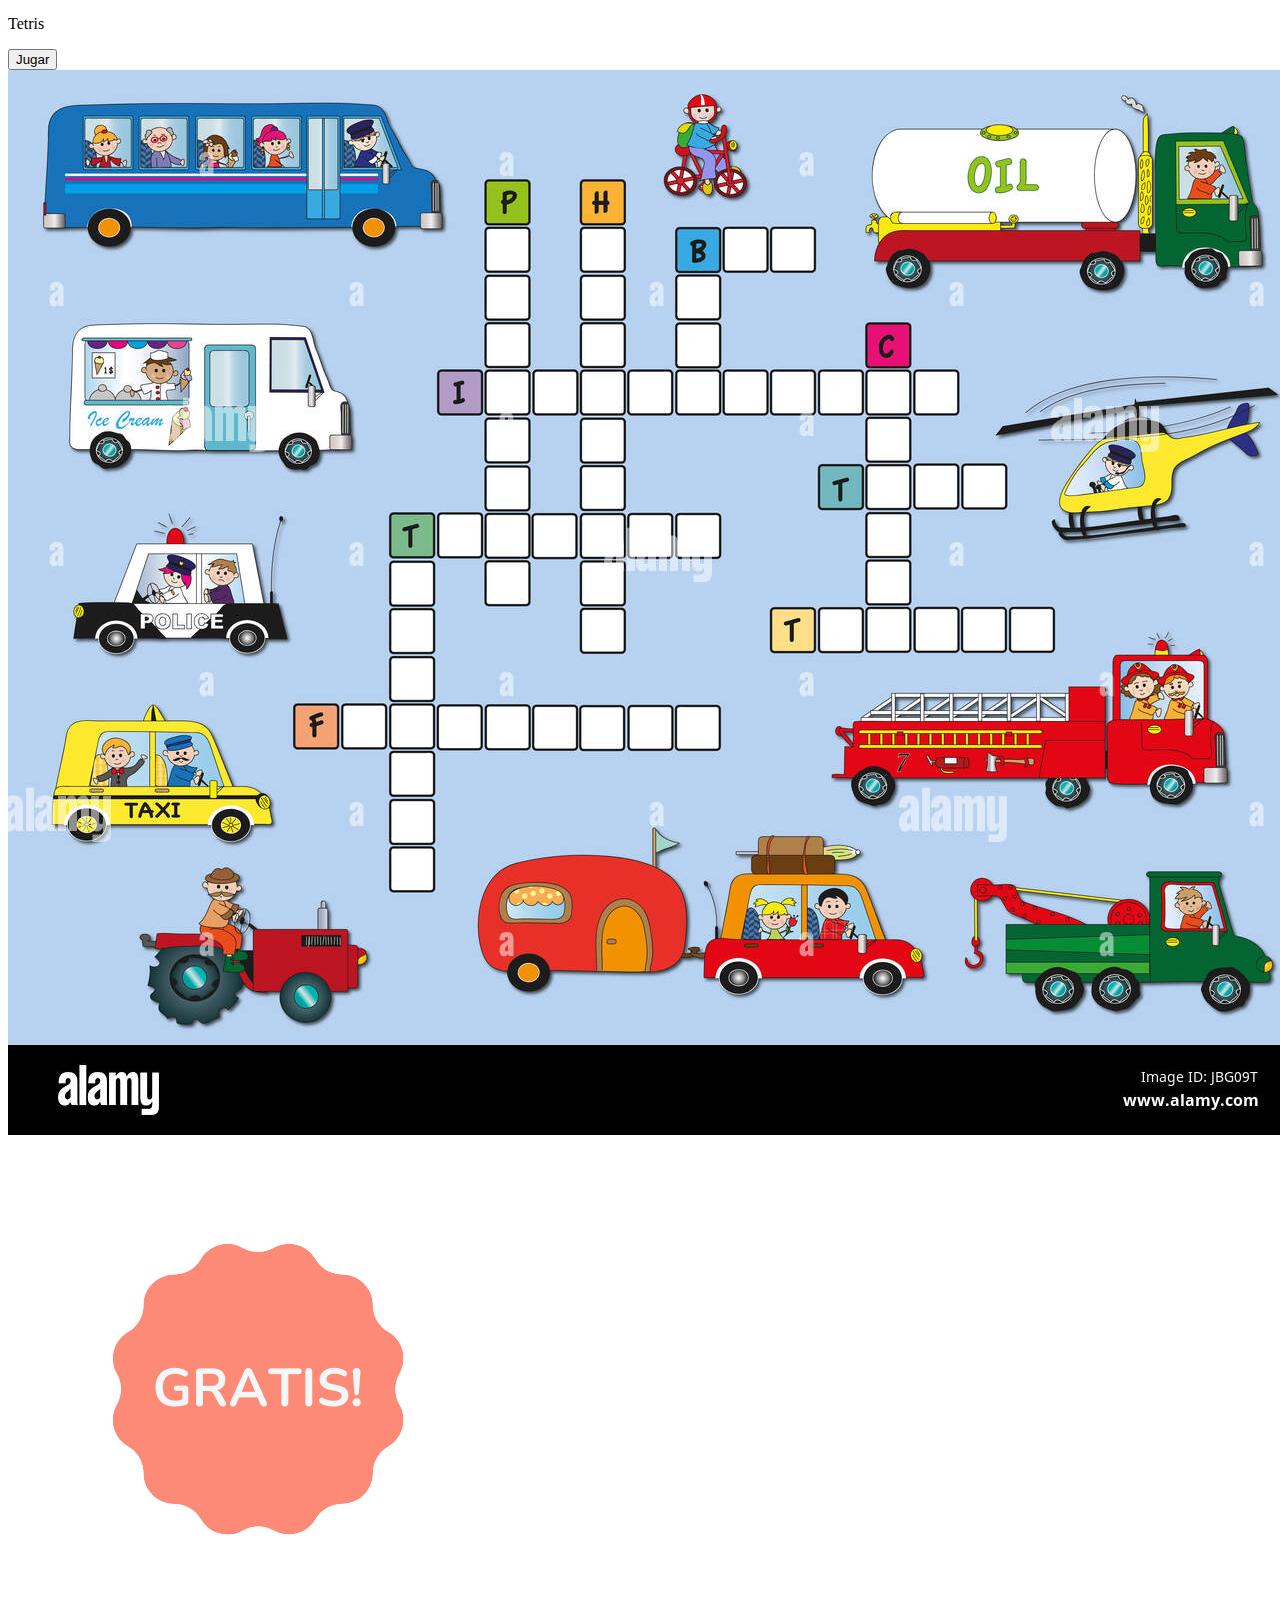
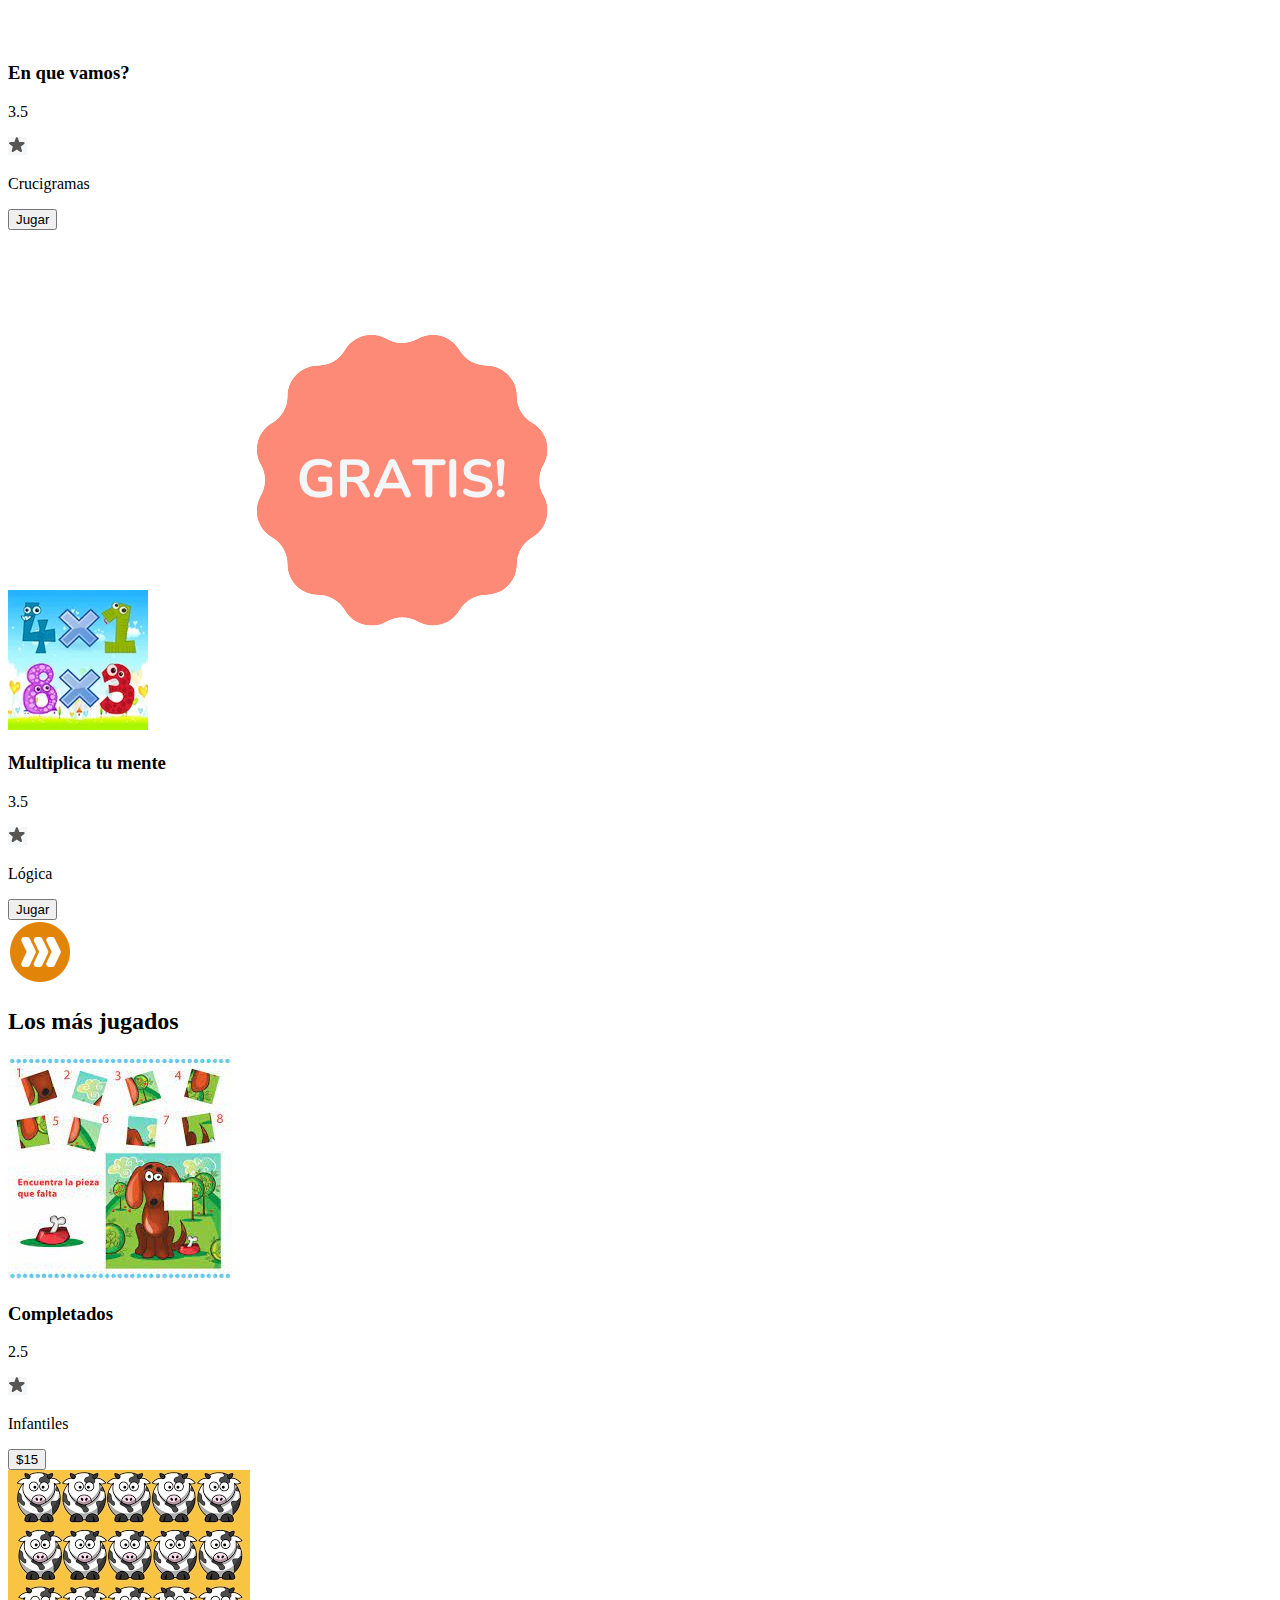
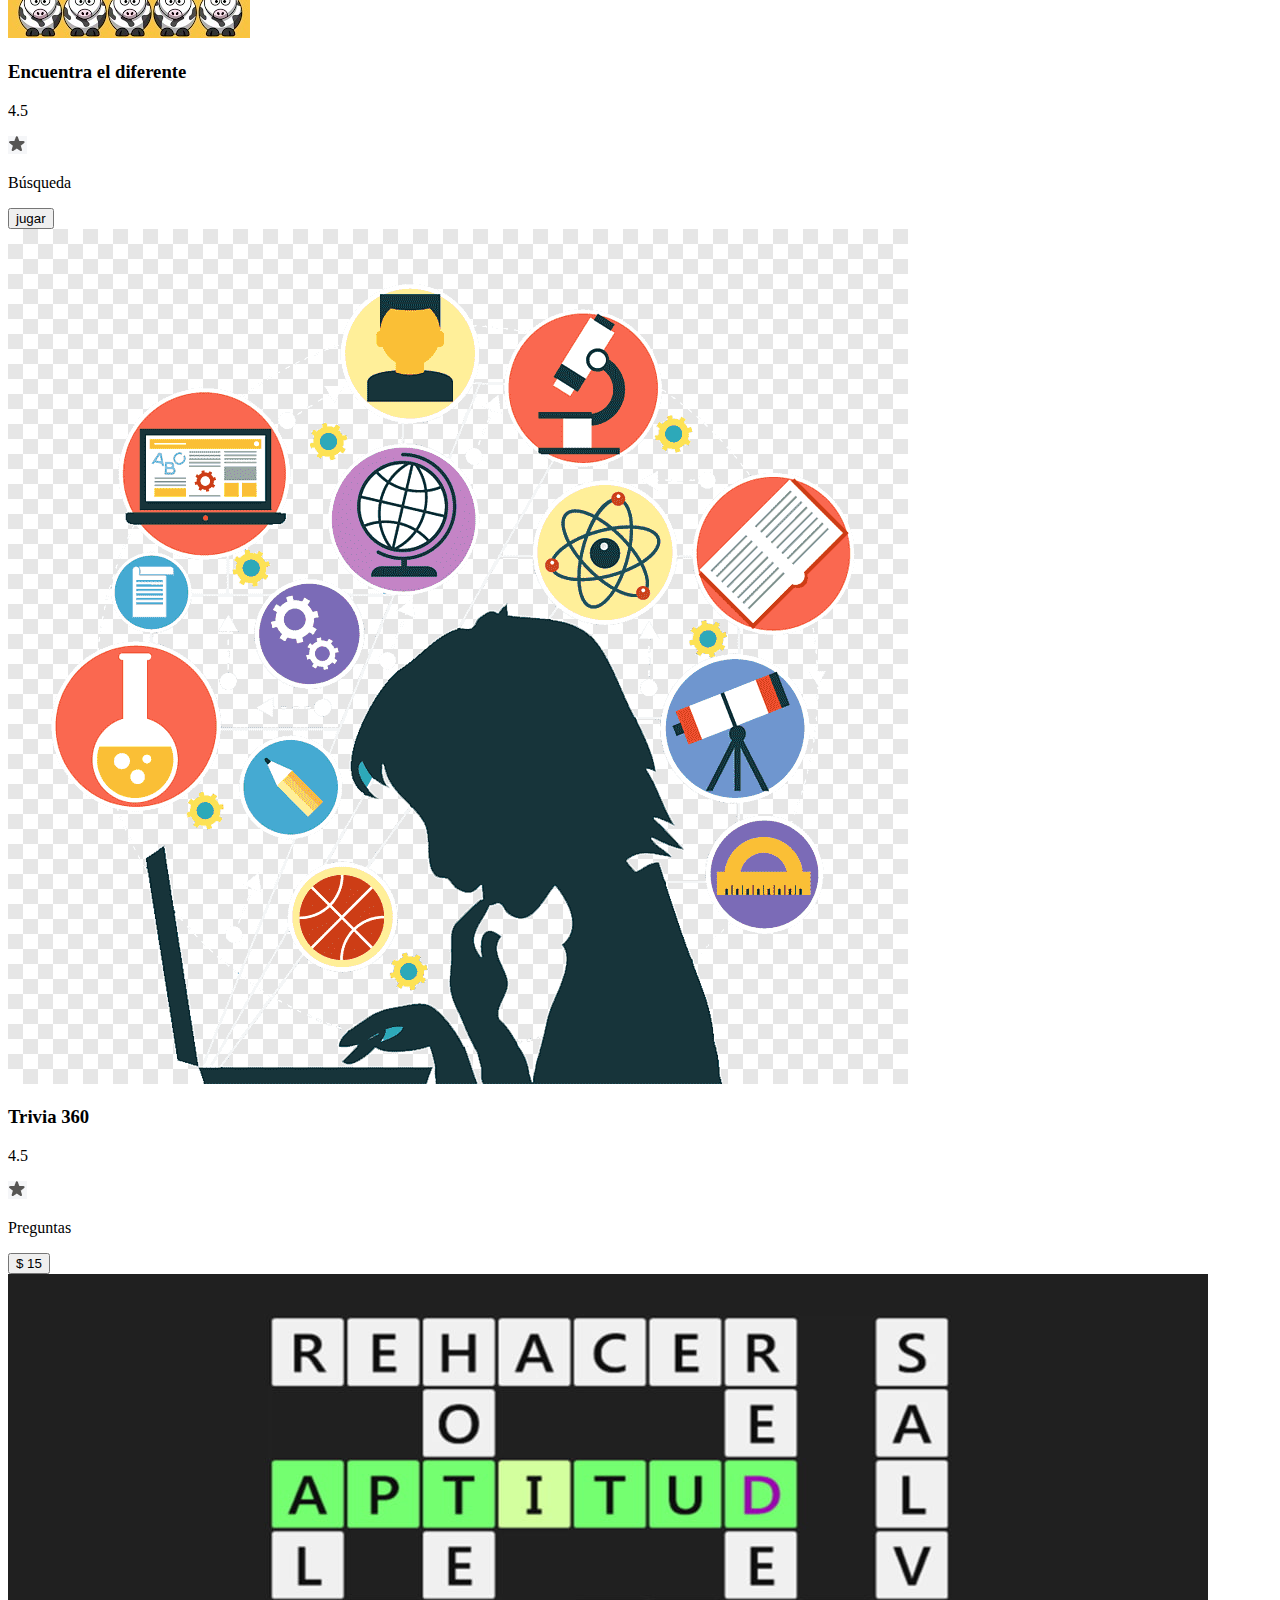
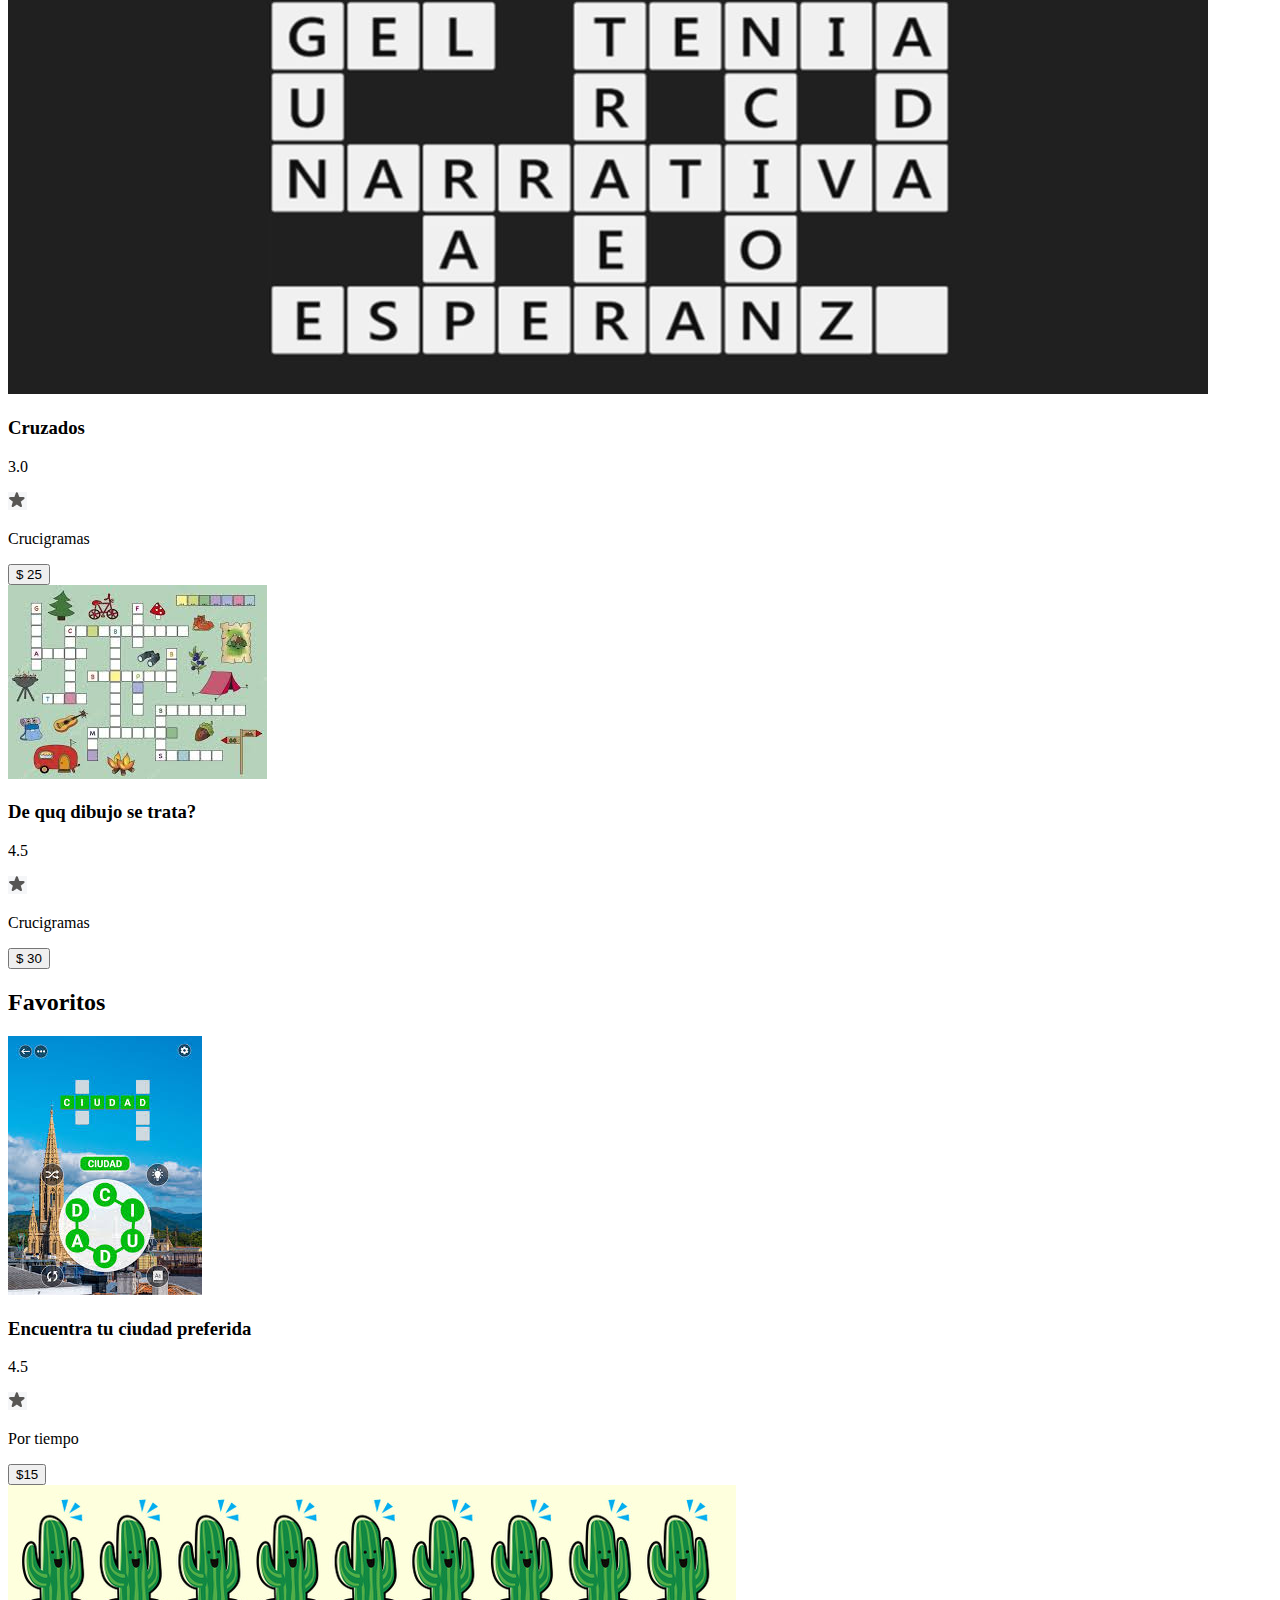
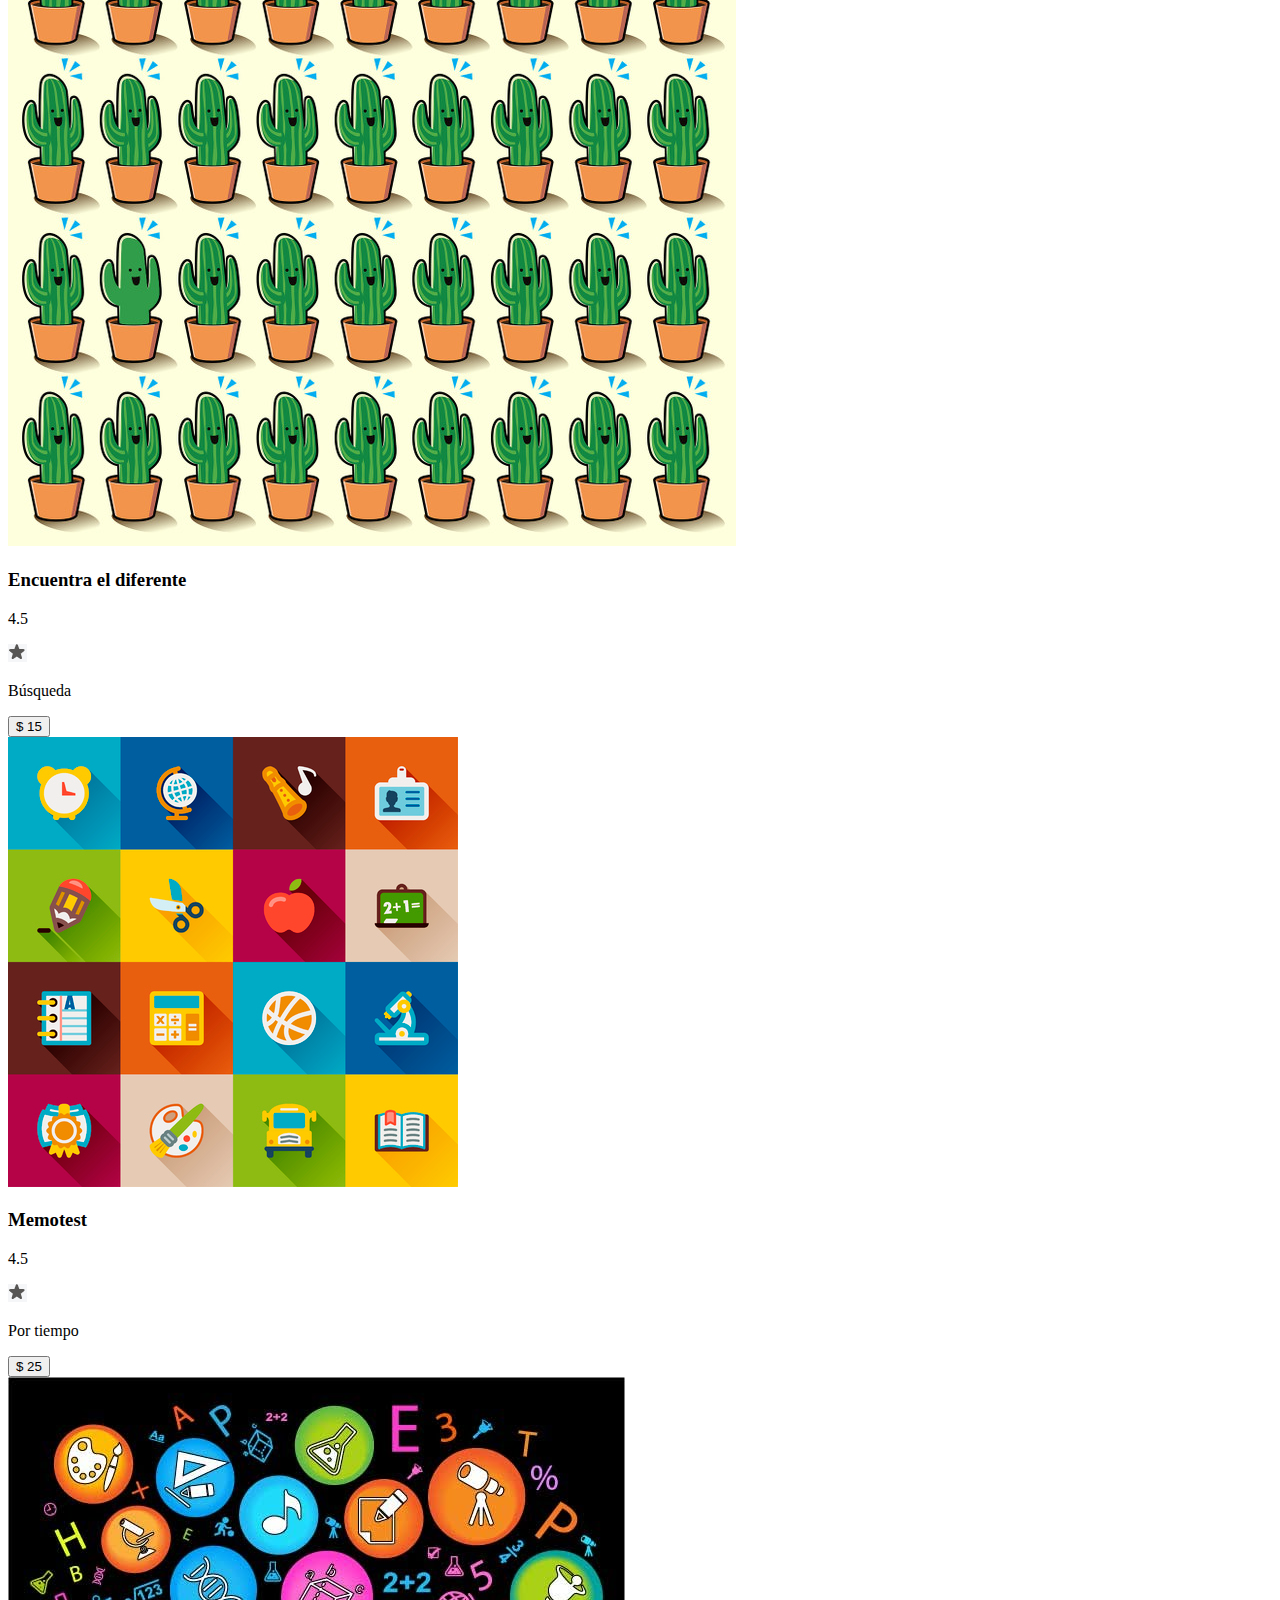
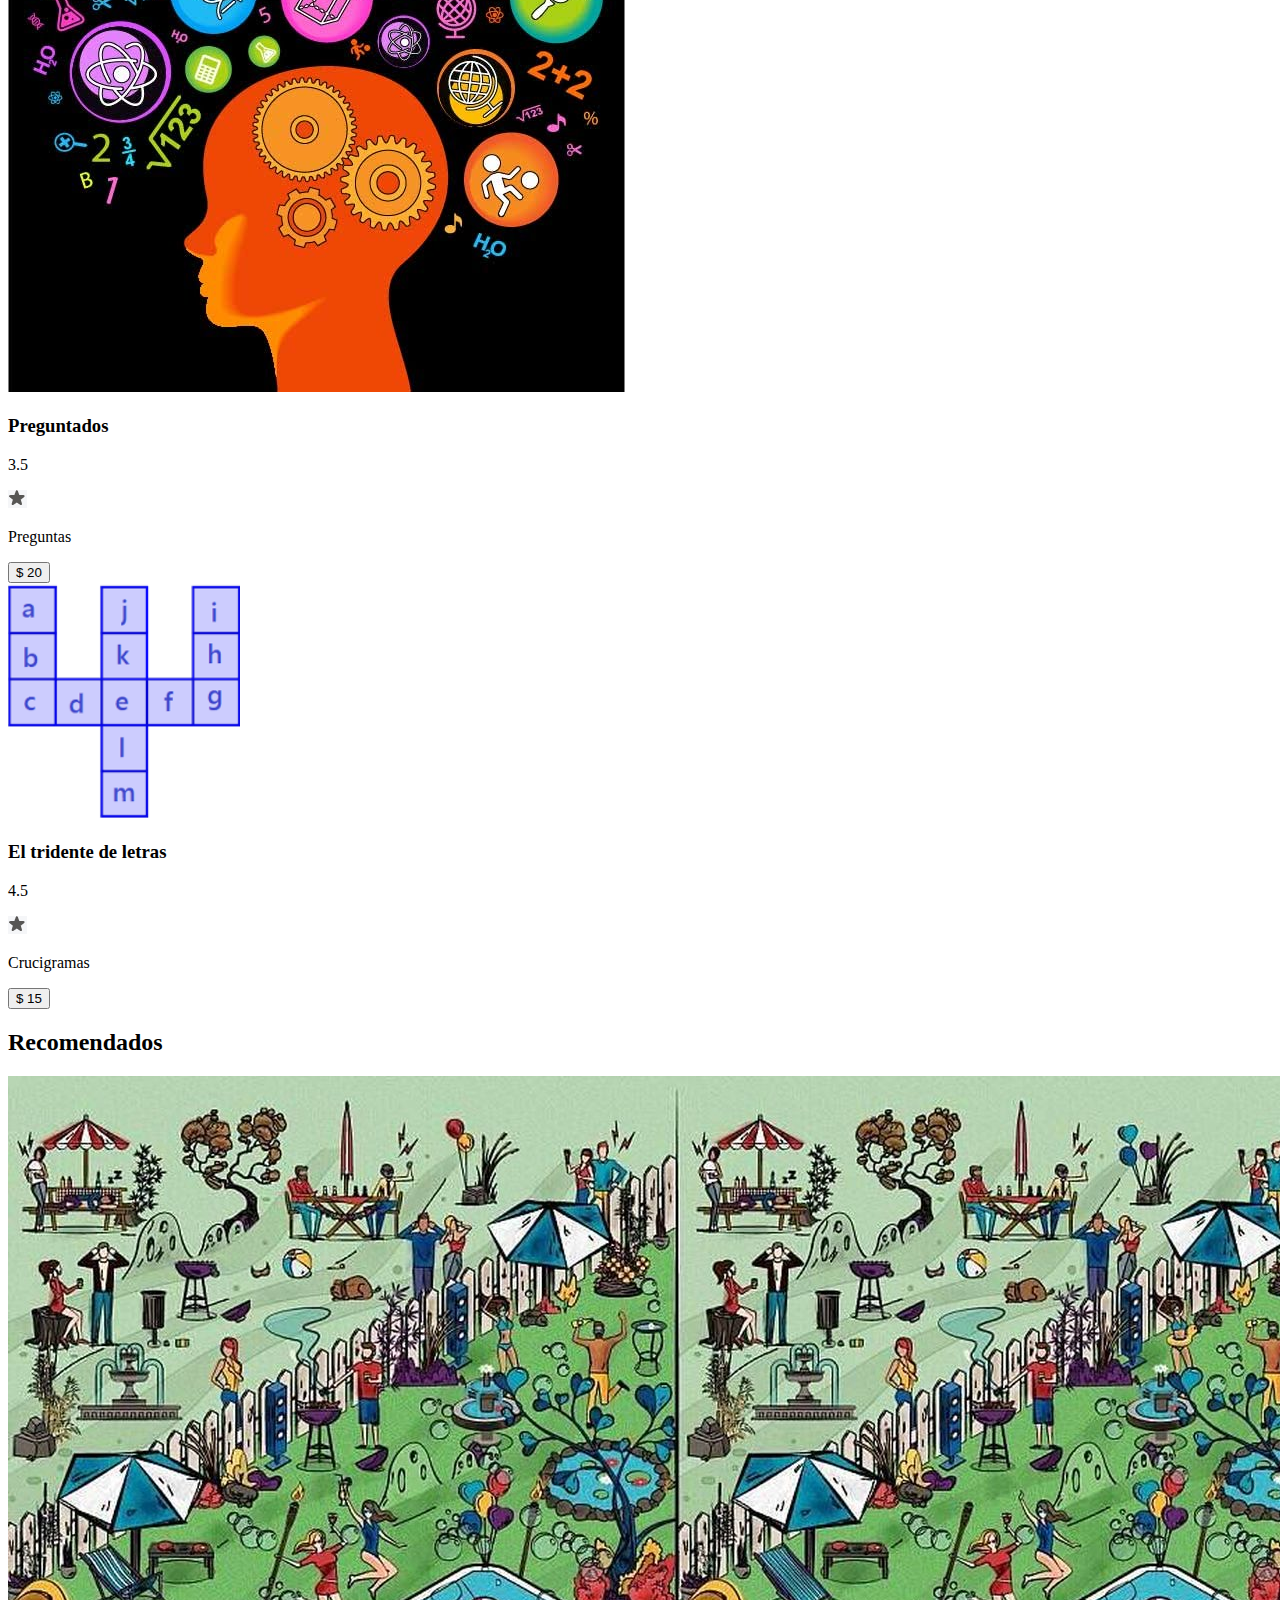
==== commit 9213c37e: "se ajustaron las imagenes" ====
--- a/TPE2/home.html
+++ b/TPE2/home.html
@@ -16,24 +16,24 @@
         <header>
             <div class="conteiner-header">
                 <div class="logo">
-                    <img src="../HTML/IMG/Logo.png" alt="logo">
+                    <img src="/TPE2/CSS/IMG/Logo.png" alt="logo">
                     <h1>DESPEJA <span>TU MENTE</span> </h1>
                 </div>
                 <div class="search-container">
                         <input class="search" type="text"  placeholder="Buscar...">
                         <label for="input-with-image" class="input-label">
-                        <img src="IMG/iconos/lupa.png" alt="buscador">          
+                        <img src="/TPE2/CSS/IMG/iconos/lupa.png" alt="buscador">          
                 </div>
                 <div class="login-bolsa">
                     <div id="usuario" class="usuario">
-                        <img src="IMG/iconos/usuario-de-perfil.png" alt="menu usuario">
+                        <img src="/TPE2/CSS/IMG/iconos/usuario-de-perfil.png" alt="menu usuario">
                     </div>
                     <div id="popup-login" class="">
                         <div class="cerrar-popup">
                             <button id="btn-cerrar-popup-login" class="btn-cerrar-popup">X</button>
                         </div>
                         <div class="encabezado-popup">
-                            <img src="IMG/iconos/usuario-de-perfil.png" alt="">
+                            <img src="/TPE2/CSS/IMG/iconos/usuario-de-perfil.png" alt="">
                             <h2>Mi perfil</h2>
                         </div>
                         <div class="contenido-popup">  
@@ -46,7 +46,7 @@
                         </div>
                     </div>   
                     <div id="pop-bolsa" class="bolsa">
-                        <img src="IMG/iconos/bolsa-de-la-compra.png" alt="mis compras">
+                        <img src="/TPE2/CSS/IMG/iconos/bolsa-de-la-compra.png" alt="mis compras">
                         <p class="comprados">1</p>
                     </div>
                     <div id="popup-compras" class="">
@@ -54,7 +54,7 @@
                             <button id="btn-cerrar-popup-compras" class="btn-cerrar-popup">X</button>
                         </div>
                         <div class="encabezado-popup">
-                            <img src="IMG/bolsa-de-la-compra.png" alt="">
+                            <img src="/TPE2/CSS/IMG/bolsa-de-la-compra.png" alt="">
                             <h2>Mis Compras</h2>
                         </div>
                         <div class="contenido-popup">  
@@ -77,43 +77,43 @@
             <div class="conteiner-main">
                 <nav class="conteiner-menu">
                     <div class="menu-categorias" >
-                        <img id="menu-hamburguesa" src="IMG/iconos/menu.png">
+                        <img id="menu-hamburguesa" src="/TPE2/CSS/IMG/iconos/menu.png">
                     </div>
                     <div id="conteiner-categorias" class="conteiner-categorias">
                         <div class="categoria">
-                            <img id="categorias"src="IMG/categorias/crucigramas.png" alt="mis compras">
+                            <img id="categorias"src="/TPE2/CSS/IMG/categorias/crucigramas.png" alt="mis compras">
                             <h3>Crucigramas</h3>
                         </div>
                         <div class="categoria"> 
-                            <img id="categorias"src="IMG/categorias/Busqueda.png" alt="mis compras">
+                            <img id="categorias"src="/TPE2/CSS/IMG/categorias/Busqueda.png" alt="mis compras">
                             <h3>Búsqueda</h3>
                         </div>
                         <div class="categoria">
-                            <img id="categorias" src="IMG/categorias/Logica.png" alt="mis compras">
+                            <img id="categorias" src="/TPE2/CSS/IMG/categorias/Logica.png" alt="mis compras">
                             <h3>Lógica</h3>
                         </div>
                         <div class="categoria">                
-                            <img id="categorias"src="IMG/categorias/Adivinanza.png" alt="mis compras">
+                            <img id="categorias"src="/TPE2/CSS/IMG/categorias/Adivinanza.png" alt="mis compras">
                             <h3>Adivinanzas</h3>
                         </div>
                         <div class="categoria">
-                            <img id="categorias" src="IMG/categorias/Infantiles.png" alt="mis compras">
+                            <img id="categorias" src="/TPE2/CSS/IMG/categorias/Infantiles.png" alt="mis compras">
                             <h3>Infantiles</h3>
                         </div>
                         <div class="categoria">
-                            <img id="categorias" src="IMG/categorias/tetris.png" alt="mis compras">
+                            <img id="categorias" src="/TPE2/CSS/IMG/categorias/tetris.png" alt="mis compras">
                             <h3>Tetris</h3>
                         </div>
                         <div class="categoria">
-                            <img id="categorias" src="IMG/categorias/En pareja.png" alt="mis compras">
+                            <img id="categorias" src="/TPE2/CSS/IMG/categorias/En pareja.png" alt="mis compras">
                             <h3>En parejas</h3>
                         </div>
                         <div class="categoria">
-                            <img id="categorias" src="IMG/categorias/Preguntas.png" alt="mis compras">
+                            <img id="categorias" src="/TPE2/CSS/IMG/categorias/Preguntas.png" alt="mis compras">
                             <h3>Preguntas</h3>
                         </div>
                         <div class="categoria">
-                            <img id="categorias" src="IMG/categorias/Por tiempo.png" alt="mis compras">
+                            <img id="categorias" src="/TPE2/CSS/IMG/categorias/Por tiempo.png" alt="mis compras">
                             <h3>Por tiempo</h3>
                         </div>
                     </div>
@@ -123,19 +123,19 @@
                         <h2>Gratis de la Semana</h2>
                     </div>                  
                     <div class="contenedor-carrusel">
-                        <img id="anterior" class="boton-carrusel" src="IMG/anterior.png">
+                        <img id="anterior" class="boton-carrusel" src="/TPE2/CSS/IMG/anterior.png">
                         <div class="carrusel">
                             <div class="card-completa-carrusel">
                                 <div class="contenedor-img-card">
-                                    <img class="img-card" src="IMG/gratis-UnaLinea-Crucigramas.jpg" alt="">
-                                    <img class="stiker-gratis" src="IMG/Gratis remove.png">
+                                    <img class="img-card" src="/TPE2/CSS/IMG/gratis-UnaLinea-Crucigramas.jpg" alt="">
+                                    <img class="stiker-gratis" src="/TPE2/CSS/IMG/Gratis remove.png">
                                 </div>
                                 <div class="texto-cards">
                                     <div class="nombre-y-puntuacion-cards">
                                         <h3>Una Linea</h3>
                                         <div class="puntuacion">
                                             <p>4.5</p>
-                                            <img src="IMG/estrella.png" alt="estrella">
+                                            <img src="/TPE2/CSS/IMG/estrella.png" alt="estrella">
                                         </div>
                                     </div>
                                     <p>Crucigramas</p>
@@ -147,15 +147,15 @@
                             
                             <div class="card-completa-carrusel">
                                 <div class="contenedor-img-card">
-                                    <img class="img-card" src="IMG/gratis-Apalabrados-EnPareja.jpg" alt="">
-                                    <img class="stiker-gratis" src="IMG/Gratis remove.png">
+                                    <img class="img-card" src="/TPE2/CSS/IMG/gratis-Apalabrados-EnPareja.jpg" alt="">
+                                    <img class="stiker-gratis" src="/TPE2/CSS/IMG/Gratis remove.png">
                                 </div>
                                  <div class="texto-cards">
                                 <div class="nombre-y-puntuacion-cards">
                                     <h3>Apalabrados</h3>
                                     <div class="puntuacion">
                                         <p>4.5</p>
-                                        <img src="IMG/estrella.png" alt="estrella">
+                                        <img src="/TPE2/CSS/IMG/estrella.png" alt="estrella">
                                     </div>
                                 </div>
                                 <p>Crucigramas</p>
@@ -166,15 +166,15 @@
                             </div>
                             <div class="card-completa-carrusel">
                                 <div class="contenedor-img-card">
-                                    <img class="img-card" src="IMG/gratis-Casi-Iguales-Busqueda.jpg" alt="">
-                                    <img class="stiker-gratis" src="IMG/Gratis remove.png">
+                                    <img class="img-card" src="/TPE2/CSS/IMG/gratis-Casi-Iguales-Busqueda.jpg" alt="">
+                                    <img class="stiker-gratis" src="/TPE2/CSS/IMG/Gratis remove.png">
                                 </div>
                                  <div class="texto-cards">
                                 <div class="nombre-y-puntuacion-cards">
                                     <h3>Caso iguales</h3>
                                     <div class="puntuacion">
                                         <p>3.5</p>
-                                        <img src="IMG/estrella.png" alt="estrella">
+                                        <img src="/TPE2/CSS/IMG/estrella.png" alt="estrella">
                                     </div>
                                 </div>
                                 <p>Búsqueda</p>
@@ -185,15 +185,15 @@
                             </div>
                             <div class="card-completa-carrusel">
                                 <div class="contenedor-img-card">
-                                    <img class="img-card" src="IMG/gratis-LennyVsCarl-Logica.png" alt="">
-                                    <img class="stiker-gratis" src="IMG/Gratis remove.png">
+                                    <img class="img-card" src="/TPE2/CSS/IMG/gratis-LennyVsCarl-Logica.png" alt="">
+                                    <img class="stiker-gratis" src="/TPE2/CSS/IMG/Gratis remove.png">
                                 </div>
                                  <div class="texto-cards">
                                 <div class="nombre-y-puntuacion-cards">
                                     <h3>Lenny Vs Carl</h3>
                                     <div class="puntuacion">
                                         <p>4.5</p>
-                                        <img src="IMG/estrella.png" alt="estrella">
+                                        <img src="/TPE2/CSS/IMG/estrella.png" alt="estrella">
                                     </div>
                                 </div>
                                 <p>Lógica</p>
@@ -206,15 +206,15 @@
                             </div>
                             <div class="card-completa-carrusel">
                                 <div class="contenedor-img-card">
-                                    <img class="img-card" src="IMG/gratis-Rompecabezas-PorTiempo.webp" alt="">
-                                    <img class="stiker-gratis" src="IMG/Gratis remove.png">
+                                    <img class="img-card" src="/TPE2/CSS/IMG/gratis-Rompecabezas-PorTiempo.webp" alt="">
+                                    <img class="stiker-gratis" src="/TPE2/CSS/IMG/Gratis remove.png">
                                 </div>
                                  <div class="texto-cards">
                                 <div class="nombre-y-puntuacion-cards">
                                     <h3>Rompecabezas</h3>
                                     <div class="puntuacion">
                                         <p>3.5</p>
-                                        <img src="IMG/estrella.png" alt="estrella">
+                                        <img src="/TPE2/CSS/IMG/estrella.png" alt="estrella">
                                     </div>
                                 </div>
                                 <p>Por tiempo</p>
@@ -225,15 +225,15 @@
                             </div>
                             <div class="card-completa-carrusel">
                                 <div class="contenedor-img-card">
-                                    <img class="img-card" src="IMG/Gratis-LogicamenteGrande-logica.jpg" alt="">
-                                    <img class="stiker-gratis" src="IMG/Gratis remove.png">
+                                    <img class="img-card" src="/TPE2/CSS/IMG/Gratis-LogicamenteGrande-logica.jpg" alt="">
+                                    <img class="stiker-gratis" src="/TPE2/CSS/IMG/Gratis remove.png">
                                 </div>
                                  <div class="texto-cards">
                                 <div class="nombre-y-puntuacion-cards">
                                     <h3>Lógicamente Grande</h3>
                                     <div class="puntuacion">
                                         <p>4.5</p>
-                                        <img src="IMG/estrella.png" alt="estrella">
+                                        <img src="/TPE2/CSS/IMG/estrella.png" alt="estrella">
                                     </div>
                                 </div>
                                 <p>Tetris</p>
@@ -244,15 +244,15 @@
                             </div>
                             <div class="card-completa-carrusel">
                                 <div class="contenedor-img-card">
-                                    <img class="img-card" src="IMG/Gratis-Automotores-Crucigramas.jpg" alt="">
-                                    <img class="stiker-gratis" src="IMG/Gratis remove.png">
+                                    <img class="img-card" src="/TPE2/CSS/IMG/Gratis-Automotores-Crucigramas.jpg" alt="">
+                                    <img class="stiker-gratis" src="/TPE2/CSS/IMG/Gratis remove.png">
                                 </div>
                                  <div class="texto-cards">
                                 <div class="nombre-y-puntuacion-cards">
                                     <h3>En que vamos?</h3>
                                     <div class="puntuacion">
                                         <p>3.5</p>
-                                        <img src="IMG/estrella.png" alt="estrella">
+                                        <img src="/TPE2/CSS/IMG/estrella.png" alt="estrella">
                                     </div>
                                 </div>
                                 <p>Crucigramas</p>
@@ -265,15 +265,15 @@
                             </div>
                             <div class="card-completa-carrusel">
                                 <div class="contenedor-img-card">
-                                    <img class="img-card" src="IMG/Gratis-MultiplicaLaMente-Logica.webp" alt="">
-                                    <img class="stiker-gratis" src="IMG/Gratis remove.png">
+                                    <img class="img-card" src="/TPE2/CSS/IMG/Gratis-MultiplicaLaMente-Logica.webp" alt="">
+                                    <img class="stiker-gratis" src="/TPE2/CSS/IMG/Gratis remove.png">
                                 </div>
                                  <div class="texto-cards">
                                 <div class="nombre-y-puntuacion-cards">
                                     <h3>Multiplica tu mente</h3>
                                     <div class="puntuacion">
                                         <p>3.5</p>
-                                        <img src="IMG/estrella.png" alt="estrella">
+                                        <img src="/TPE2/CSS/IMG/estrella.png" alt="estrella">
                                     </div>
                                 </div>
                                 <p>Lógica</p>
@@ -283,7 +283,7 @@
                             </div>
                             </div>
                         </div> 
-                        <img id="siguiente" class="boton-carrusel" src="IMG/siguiente.png">
+                        <img id="siguiente" class="boton-carrusel" src="/TPE2/CSS/IMG/siguiente.png">
                     </div>    
                 </div> 
                 <div class="conteiner-seccion-juegos">
@@ -294,14 +294,14 @@
                         <div class="cards-container">  
                             <div class="card-completa">
                                 <div class="contenedor-img-card">
-                                    <img class="img-card" src="IMG/LosmasJugados-Completados-Infantiles.jpeg" alt="">
+                                    <img class="img-card" src="/TPE2/CSS/IMG/LosmasJugados-Completados-Infantiles.jpeg" alt="">
                                 </div>
                                 <div class="texto-cards">
                                     <div class="nombre-y-puntuacion-cards">
                                         <h3>Completados</h3>
                                         <div class="puntuacion">
                                             <p>2.5</p>
-                                            <img src="IMG/estrella.png" alt="estrella">
+                                            <img src="/TPE2/CSS/IMG/estrella.png" alt="estrella">
                                         </div>
                                     </div>
                                     <p>Infantiles</p>
@@ -312,14 +312,14 @@
                             </div>
                             <div class="card-completa">
                                 <div class="contenedor-img-card">
-                                    <img class="img-card" src="IMG/LosmasJugados-ElDistinto-Busqueda.jpg" alt="">
+                                    <img class="img-card" src="/TPE2/CSS/IMG/LosmasJugados-ElDistinto-Busqueda.jpg" alt="">
                                 </div>
                                 <div class="texto-cards">
                                     <div class="nombre-y-puntuacion-cards">
                                         <h3>Encuentra el diferente</h3>
                                         <div class="puntuacion">
                                             <p>4.5</p>
-                                            <img src="IMG/estrella.png" alt="estrella">
+                                            <img src="/TPE2/CSS/IMG/estrella.png" alt="estrella">
                                         </div>
                                     </div>
                                     <p>Búsqueda</p>
@@ -330,14 +330,14 @@
                             </div>
                             <div class="card-completa">
                                 <div class="contenedor-img-card">
-                                    <img class="img-card" src="IMG/LosmasJugados-Trivia360-preguntas.png" alt="">
+                                    <img class="img-card" src="/TPE2/CSS/IMG/LosmasJugados-Trivia360-preguntas.png" alt="">
                                 </div>
                                 <div class="texto-cards">
                                     <div class="nombre-y-puntuacion-cards">
                                         <h3>Trivia 360</h3>
                                         <div class="puntuacion">
                                             <p>4.5</p>
-                                            <img src="IMG/estrella.png" alt="estrella">
+                                            <img src="/TPE2/CSS/IMG/estrella.png" alt="estrella">
                                         </div>
                                     </div>
                                     <p>Preguntas</p>
@@ -348,14 +348,14 @@
                             </div>
                             <div class="card-completa">
                                 <div class="contenedor-img-card">
-                                    <img class="img-card" src="IMG/MasJugados-Cruzados-crucigramas.jpg" alt="">
+                                    <img class="img-card" src="/TPE2/CSS/IMG/MasJugados-Cruzados-crucigramas.jpg" alt="">
                                 </div>
                                 <div class="texto-cards">
                                     <div class="nombre-y-puntuacion-cards">
                                         <h3>Cruzados</h3>
                                         <div class="puntuacion">
                                             <p>3.0</p>
-                                            <img src="IMG/estrella.png" alt="estrella">
+                                            <img src="/TPE2/CSS/IMG/estrella.png" alt="estrella">
                                         </div>
                                     </div>
                                     <p>Crucigramas</p>
@@ -366,14 +366,14 @@
                             </div>
                             <div class="card-completa">
                                 <div class="contenedor-img-card">
-                                    <img class="img-card" src="IMG/MasJugados-QueDibujoEs-crucigramas.jpg.jpeg" alt="">
+                                    <img class="img-card" src="/TPE2/CSS/IMG/MasJugados-QueDibujoEs-crucigramas.jpg.jpeg" alt="">
                                 </div>
                                 <div class="texto-cards">
                                     <div class="nombre-y-puntuacion-cards">
                                         <h3>De quq dibujo se trata?</h3>
                                         <div class="puntuacion">
                                             <p>4.5</p>
-                                            <img src="IMG/estrella.png" alt="estrella">
+                                            <img src="/TPE2/CSS/IMG/estrella.png" alt="estrella">
                                         </div>
                                     </div>
                                     <p>Crucigramas</p>
@@ -394,14 +394,14 @@
                         <div class="cards-container">  
                             <div class="card-completa">
                                 <div class="contenedor-img-card">
-                                    <img class="img-card" src="IMG/Favoritos-Ciudades-PorTiempo.jpeg" alt="">
+                                    <img class="img-card" src="/TPE2/CSS/IMG/Favoritos-Ciudades-PorTiempo.jpeg" alt="">
                                 </div>
                                 <div class="texto-cards">
                                     <div class="nombre-y-puntuacion-cards">
                                         <h3>Encuentra tu ciudad preferida</h3>
                                         <div class="puntuacion">
                                             <p>4.5</p>
-                                            <img src="IMG/estrella.png" alt="estrella">
+                                            <img src="/TPE2/CSS/IMG/estrella.png" alt="estrella">
                                         </div>
                                     </div>
                                     <p>Por tiempo</p>
@@ -412,14 +412,14 @@
                             </div>
                             <div class="card-completa">
                                 <div class="contenedor-img-card">
-                                    <img class="img-card" src="IMG/Favoritos-Diferente-Busqueda.jpg" alt="">
+                                    <img class="img-card" src="/TPE2/CSS/IMG/Favoritos-Diferente-Busqueda.jpg" alt="">
                                 </div>
                                 <div class="texto-cards">
                                     <div class="nombre-y-puntuacion-cards">
                                         <h3>Encuentra el diferente</h3>
                                         <div class="puntuacion">
                                             <p>4.5</p>
-                                            <img src="IMG/estrella.png" alt="estrella">
+                                            <img src="/TPE2/CSS/IMG/estrella.png" alt="estrella">
                                         </div>
                                     </div>
                                     <p>Búsqueda</p>
@@ -430,14 +430,14 @@
                             </div>
                             <div class="card-completa">
                                 <div class="contenedor-img-card">
-                                    <img class="img-card" src="IMG/Favoritos-Memotest-Portiempo.jpg" alt="">
+                                    <img class="img-card" src="/TPE2/CSS/IMG/Favoritos-Memotest-Portiempo.jpg" alt="">
                                 </div>
                                 <div class="texto-cards">
                                     <div class="nombre-y-puntuacion-cards">
                                         <h3>Memotest</h3>
                                         <div class="puntuacion">
                                             <p>4.5</p>
-                                            <img src="IMG/estrella.png" alt="estrella">
+                                            <img src="/TPE2/CSS/IMG/estrella.png" alt="estrella">
                                         </div>
                                     </div>
                                     <p>Por tiempo</p>
@@ -448,14 +448,14 @@
                             </div>
                             <div class="card-completa">
                                 <div class="contenedor-img-card">
-                                    <img class="img-card" src="IMG/Favoritos-Preguntados-preguntas.jpg" alt="">
+                                    <img class="img-card" src="/TPE2/CSS/IMG/Favoritos-Preguntados-preguntas.jpg" alt="">
                                 </div>
                                 <div class="texto-cards">
                                     <div class="nombre-y-puntuacion-cards">
                                         <h3>Preguntados</h3>
                                         <div class="puntuacion">
                                             <p>3.5</p>
-                                            <img src="IMG/estrella.png" alt="estrella">
+                                            <img src="/TPE2/CSS/IMG/estrella.png" alt="estrella">
                                         </div>
                                     </div>
                                     <p>Preguntas</p>
@@ -466,14 +466,14 @@
                             </div>
                             <div class="card-completa">
                                 <div class="contenedor-img-card">
-                                    <img class="img-card" src="IMG/Favoritos-ElTridente-Crucigramas.png" alt="">
+                                    <img class="img-card" src="/TPE2/CSS/IMG/Favoritos-ElTridente-Crucigramas.png" alt="">
                                 </div>
                                 <div class="texto-cards">
                                     <div class="nombre-y-puntuacion-cards">
                                         <h3>El tridente de letras</h3>
                                         <div class="puntuacion">
                                             <p>4.5</p>
-                                            <img src="IMG/estrella.png" alt="estrella">
+                                            <img src="/TPE2/CSS/IMG/estrella.png" alt="estrella">
                                         </div>
                                     </div>
                                     <p>Crucigramas</p>
@@ -494,14 +494,14 @@
                         <div class="cards-container">  
                             <div class="card-completa">
                                 <div class="contenedor-img-card">
-                                    <img class="img-card" src="IMG/Recomemndados-BuscandoA-busqueda.jpg" alt="">
+                                    <img class="img-card" src="/TPE2/CSS/IMG/Recomemndados-BuscandoA-busqueda.jpg" alt="">
                                 </div>
                                 <div class="texto-cards">
                                     <div class="nombre-y-puntuacion-cards">
                                         <h3>Buscando al perro perdido </h3>
                                         <div class="puntuacion">
                                             <p>4.0</p>
-                                            <img src="IMG/estrella.png" alt="estrella">
+                                            <img src="/TPE2/CSS/IMG/estrella.png" alt="estrella">
                                         </div>
                                     </div>
                                     <p>Búsqueda</p>
@@ -512,14 +512,14 @@
                             </div>
                             <div class="card-completa">
                                 <div class="contenedor-img-card">
-                                    <img class="img-card" src="IMG/Recomemndados-CuantoSabesDe-Preguntas.jpg" alt="">
+                                    <img class="img-card" src="/TPE2/CSS/IMG/Recomemndados-CuantoSabesDe-Preguntas.jpg" alt="">
                                 </div>
                                 <div class="texto-cards">
                                     <div class="nombre-y-puntuacion-cards">
                                         <h3>Cuánto sabes de paises?</h3>
                                         <div class="puntuacion">
                                             <p>4.5</p>
-                                            <img src="IMG/estrella.png" alt="estrella">
+                                            <img src="/TPE2/CSS/IMG/estrella.png" alt="estrella">
                                         </div>
                                     </div>
                                     <p>Preguntas</p>
@@ -530,14 +530,14 @@
                             </div>
                             <div class="card-completa">
                                 <div class="contenedor-img-card">
-                                    <img class="img-card" src="IMG/Recomendados-LaPalabra-Adivinanzas.png" alt="">
+                                    <img class="img-card" src="/TPE2/CSS/IMG/Recomendados-LaPalabra-Adivinanzas.png" alt="">
                                 </div>
                                 <div class="texto-cards">
                                     <div class="nombre-y-puntuacion-cards">
                                         <h3>La Palabra mágica</h3>
                                         <div class="puntuacion">
                                             <p>4.5</p>
-                                            <img src="IMG/estrella.png" alt="estrella">
+                                            <img src="/TPE2/CSS/IMG/estrella.png" alt="estrella">
                                         </div>
                                     </div>
                                     <p>Adivinanzas</p>
@@ -548,14 +548,14 @@
                             </div>
                             <div class="card-completa">
                                 <div class="contenedor-img-card">
-                                    <img class="img-card" src="IMG/Recomendados-QueHariasSi-EnPareja.jpg" alt="">
+                                    <img class="img-card" src="/TPE2/CSS/IMG/Recomendados-QueHariasSi-EnPareja.jpg" alt="">
                                 </div>
                                 <div class="texto-cards">
                                     <div class="nombre-y-puntuacion-cards">
                                         <h3>Que harias si pasara eso?</h3>
                                         <div class="puntuacion">
                                             <p>3.5</p>
-                                            <img src="IMG/estrella.png" alt="estrella">
+                                            <img src="/TPE2/CSS/IMG/estrella.png" alt="estrella">
                                         </div>
                                     </div>
                                     <p>En pareja</p>
@@ -566,14 +566,14 @@
                             </div>
                             <div class="card-completa">
                                 <div class="contenedor-img-card">
-                                    <img class="img-card" src="IMG/Recomendados-SinEncontrar-busqueda.jpeg" alt="">
+                                    <img class="img-card" src="/TPE2/CSS/IMG/Recomendados-SinEncontrar-busqueda.jpeg" alt="">
                                 </div>
                                 <div class="texto-cards">
                                     <div class="nombre-y-puntuacion-cards">
                                         <h3>Sin encontrar</h3>
                                         <div class="puntuacion">
                                             <p>3.5</p>
-                                            <img src="IMG/estrella.png" alt="estrella">
+                                            <img src="/TPE2/CSS/IMG/estrella.png" alt="estrella">
                                         </div>
                                     </div>
                                     <p>Búsqueda</p>
@@ -610,9 +610,9 @@
                 <div class="columnas-footer">
                     <h3>Seguinos</h3>
                     <div class="redes-sociales">
-                        <img src="IMG/iconos/instagram.png">
-                        <img src="IMG/iconos/facebook.png">
-                        <img src="IMG/iconos/gorjeo.png">
+                        <img src="/TPE2/CSS/IMG/iconos/instagram.png">
+                        <img src="/TPE2/CSS/IMG/iconos/facebook.png">
+                        <img src="/TPE2/CSS/IMG/iconos/gorjeo.png">
                     </div>
                         <lu>
                             <li>Copyright © 2023 Despeja Tu Mente</li>
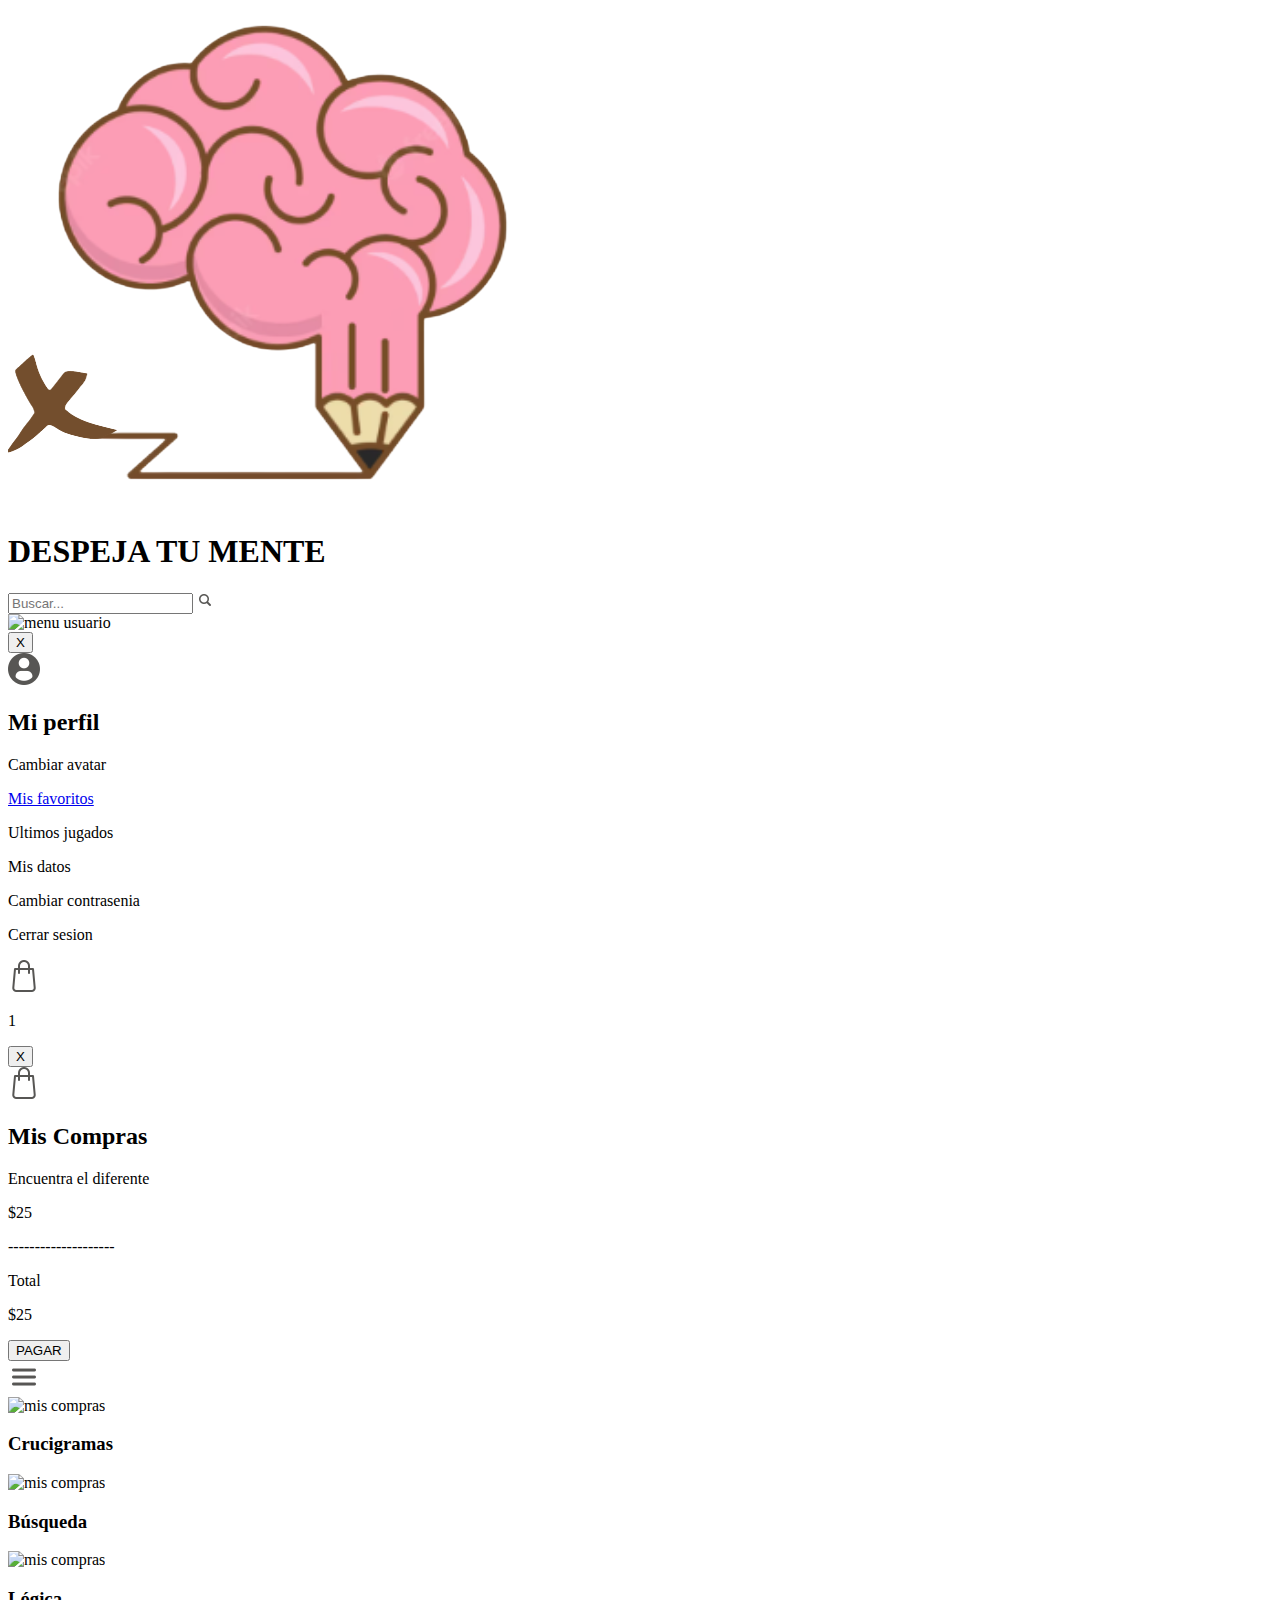
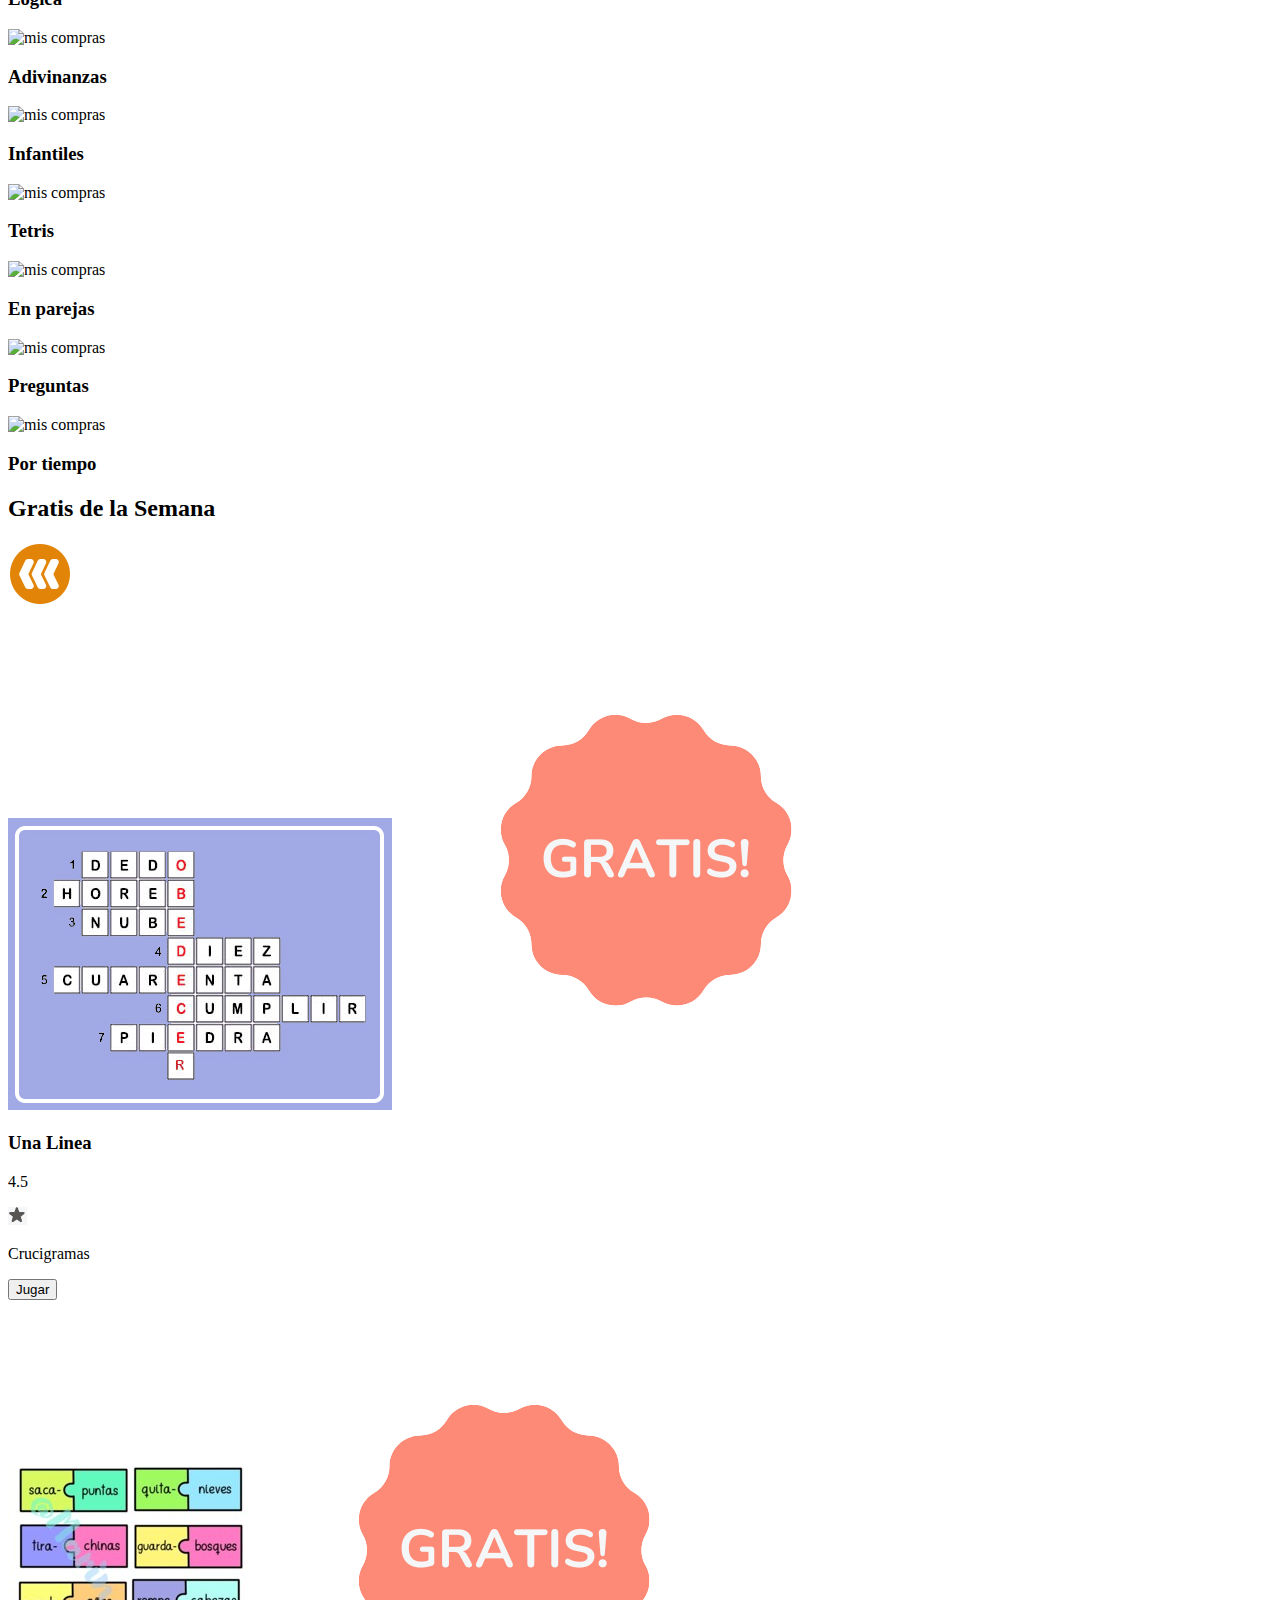
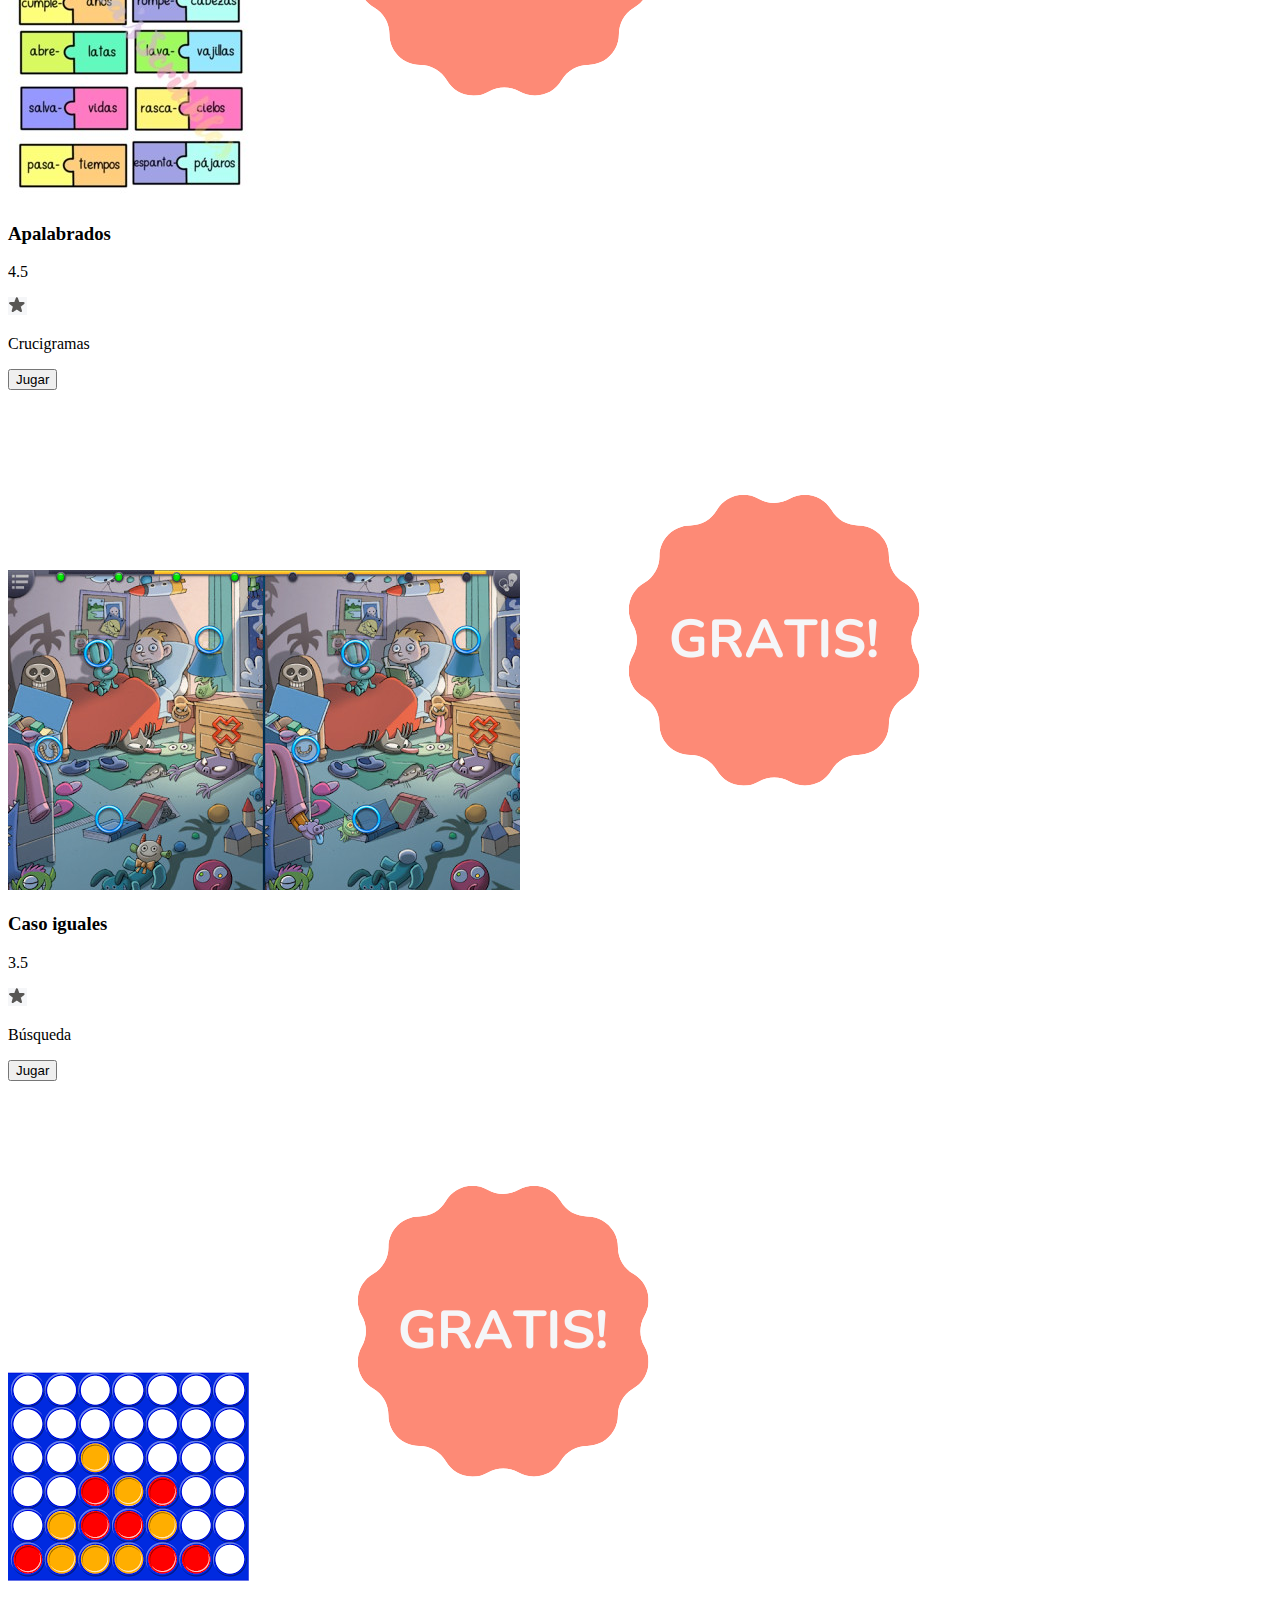
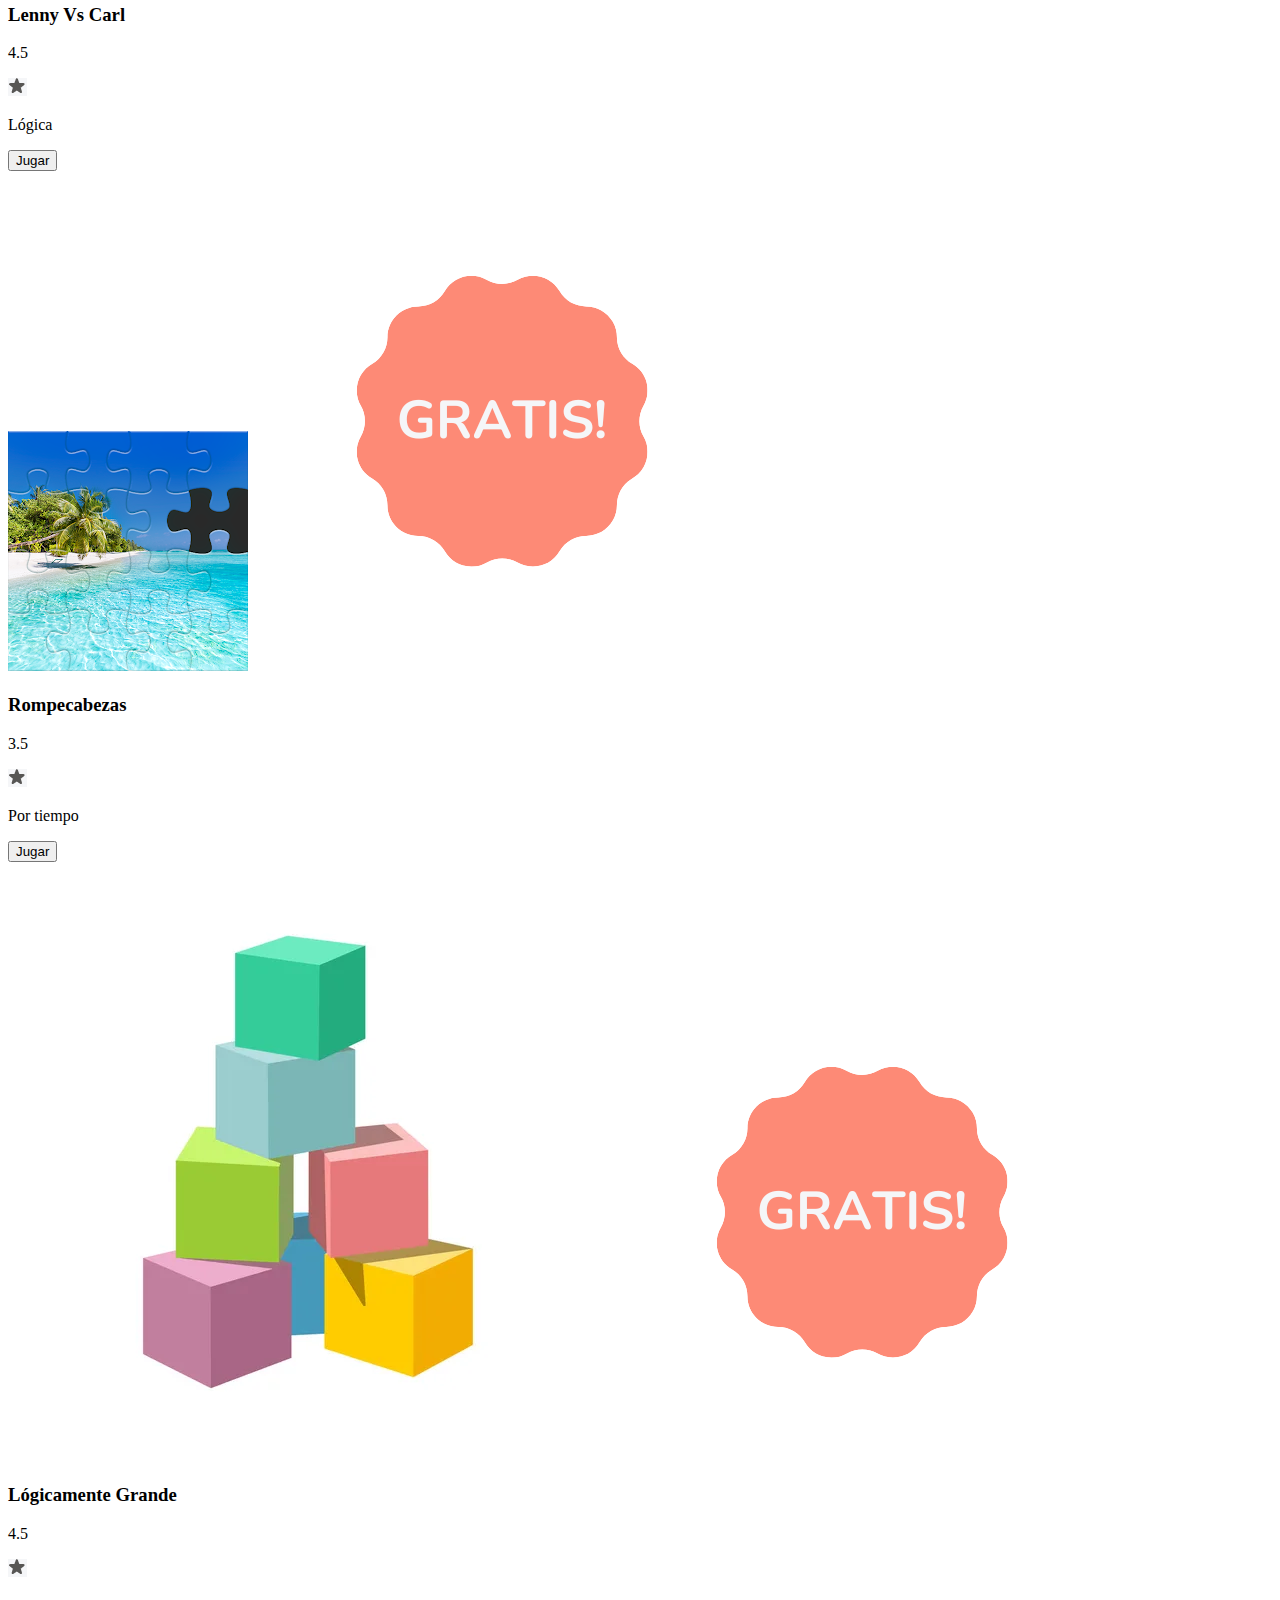
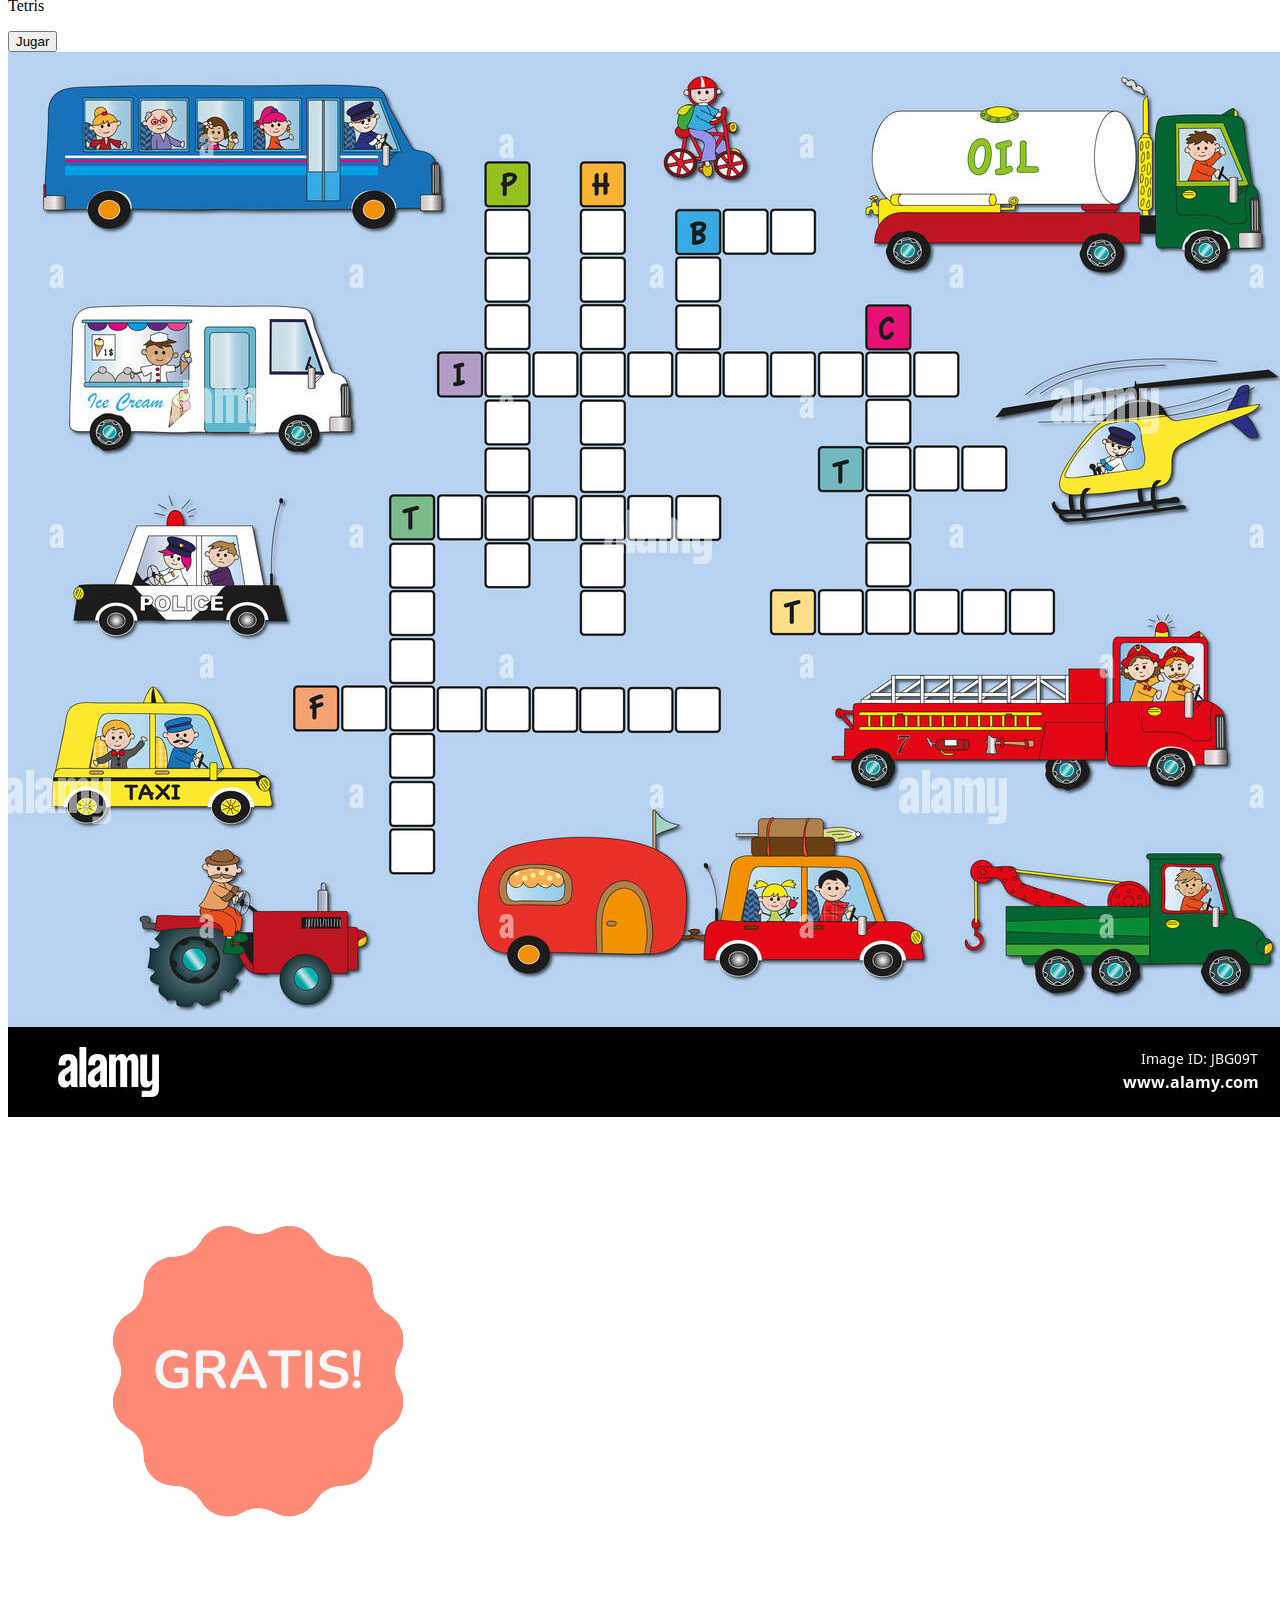
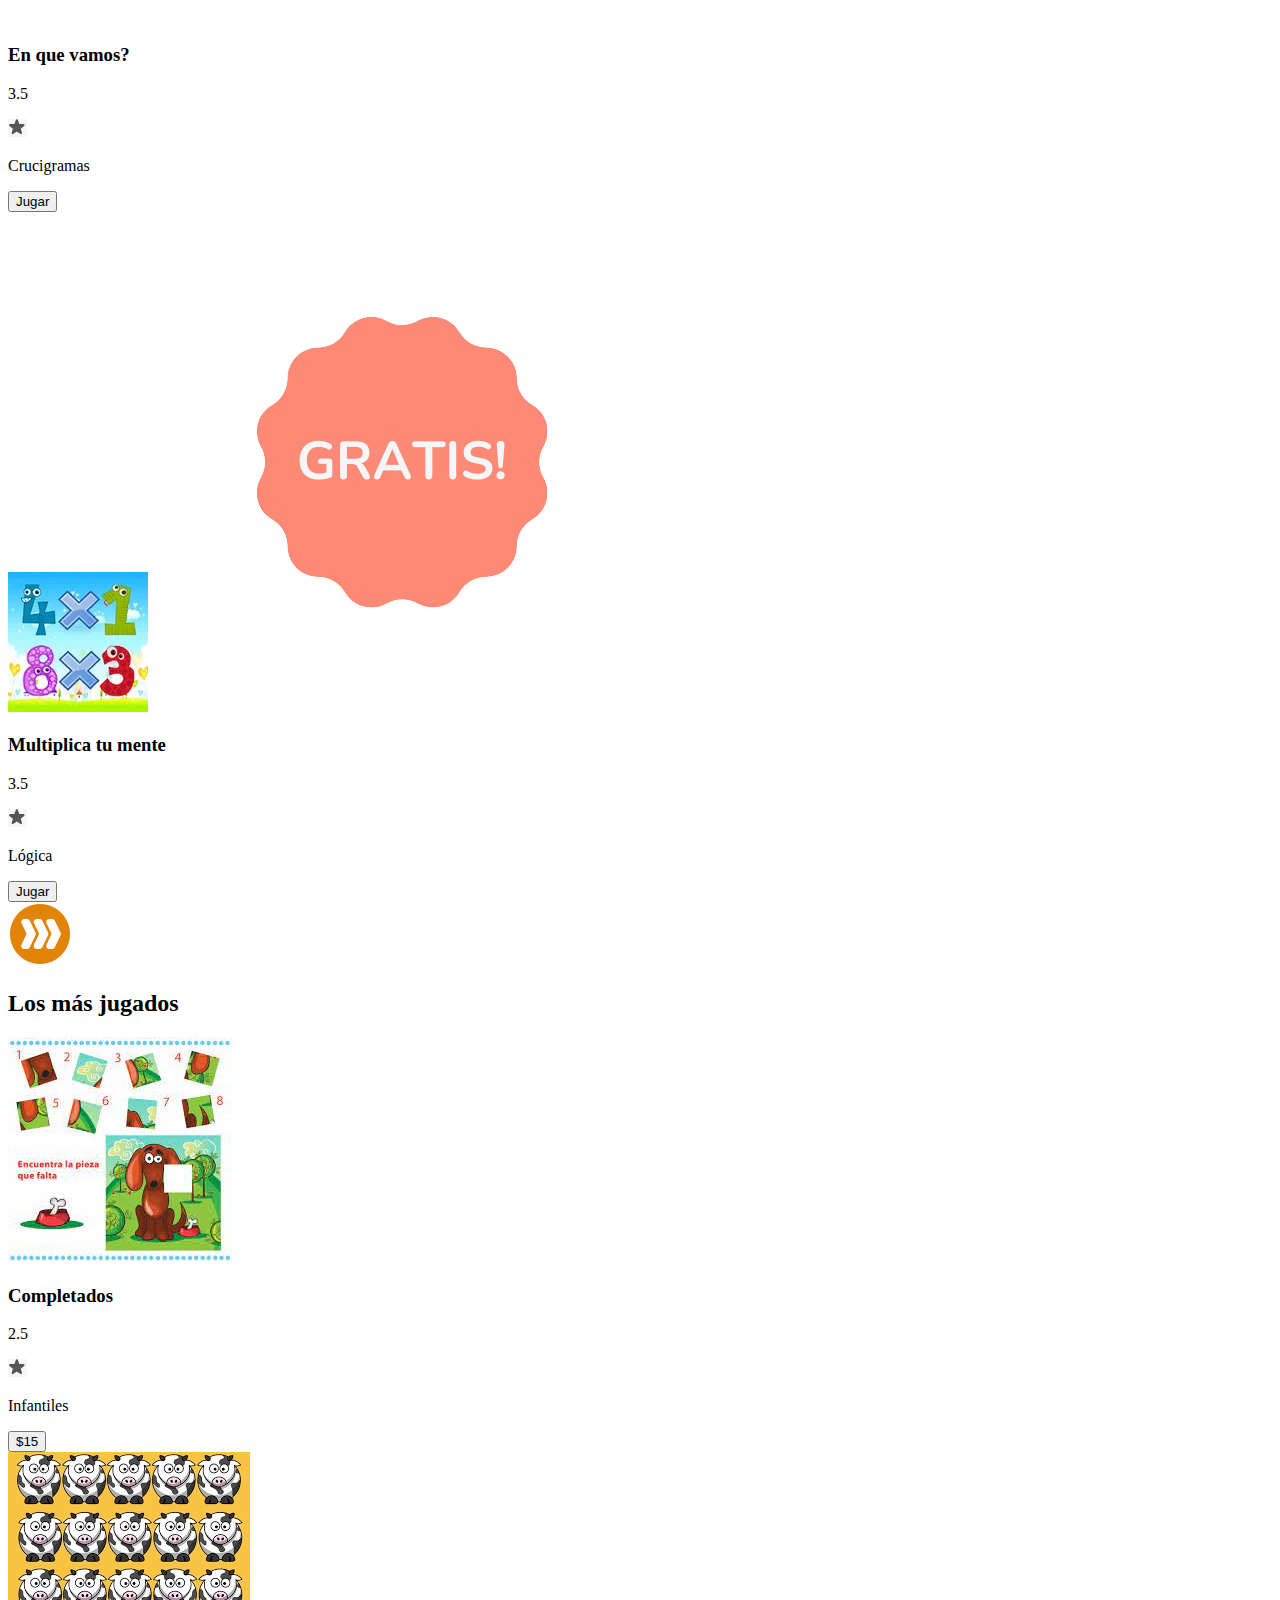
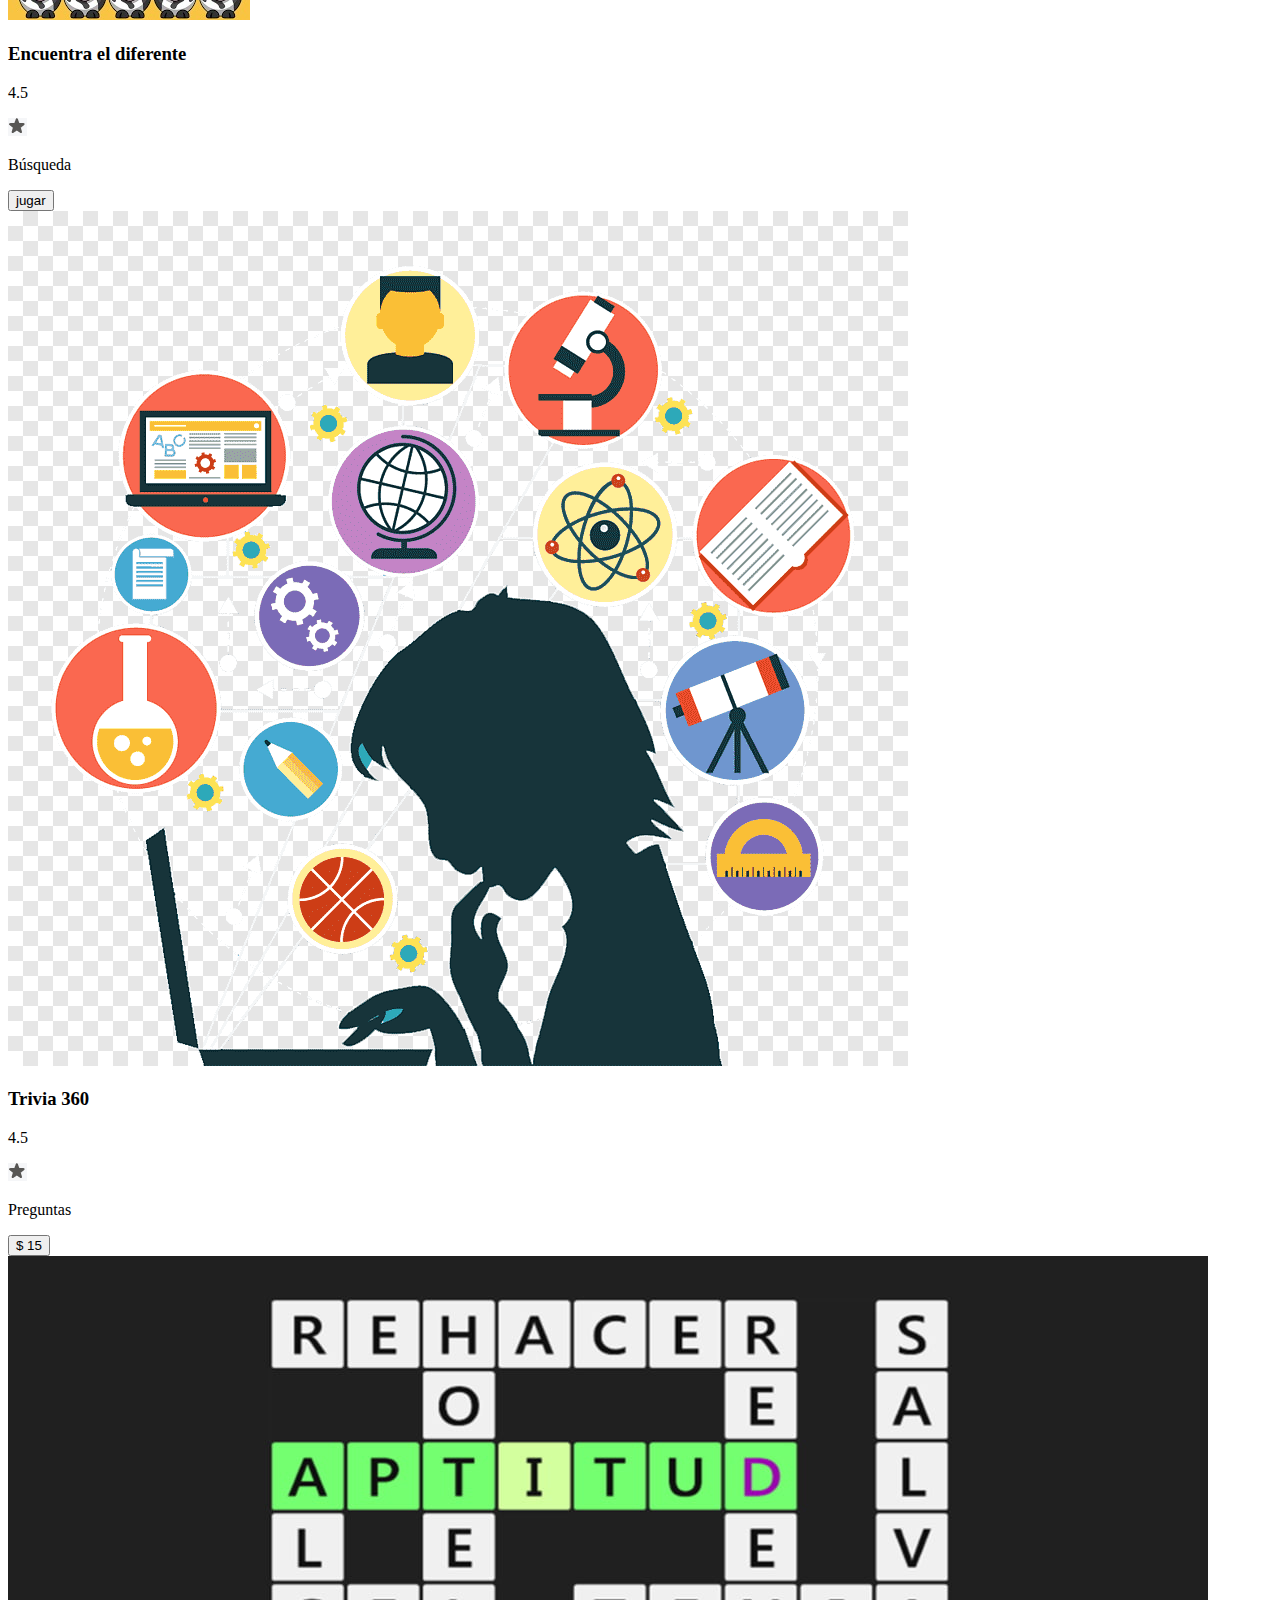
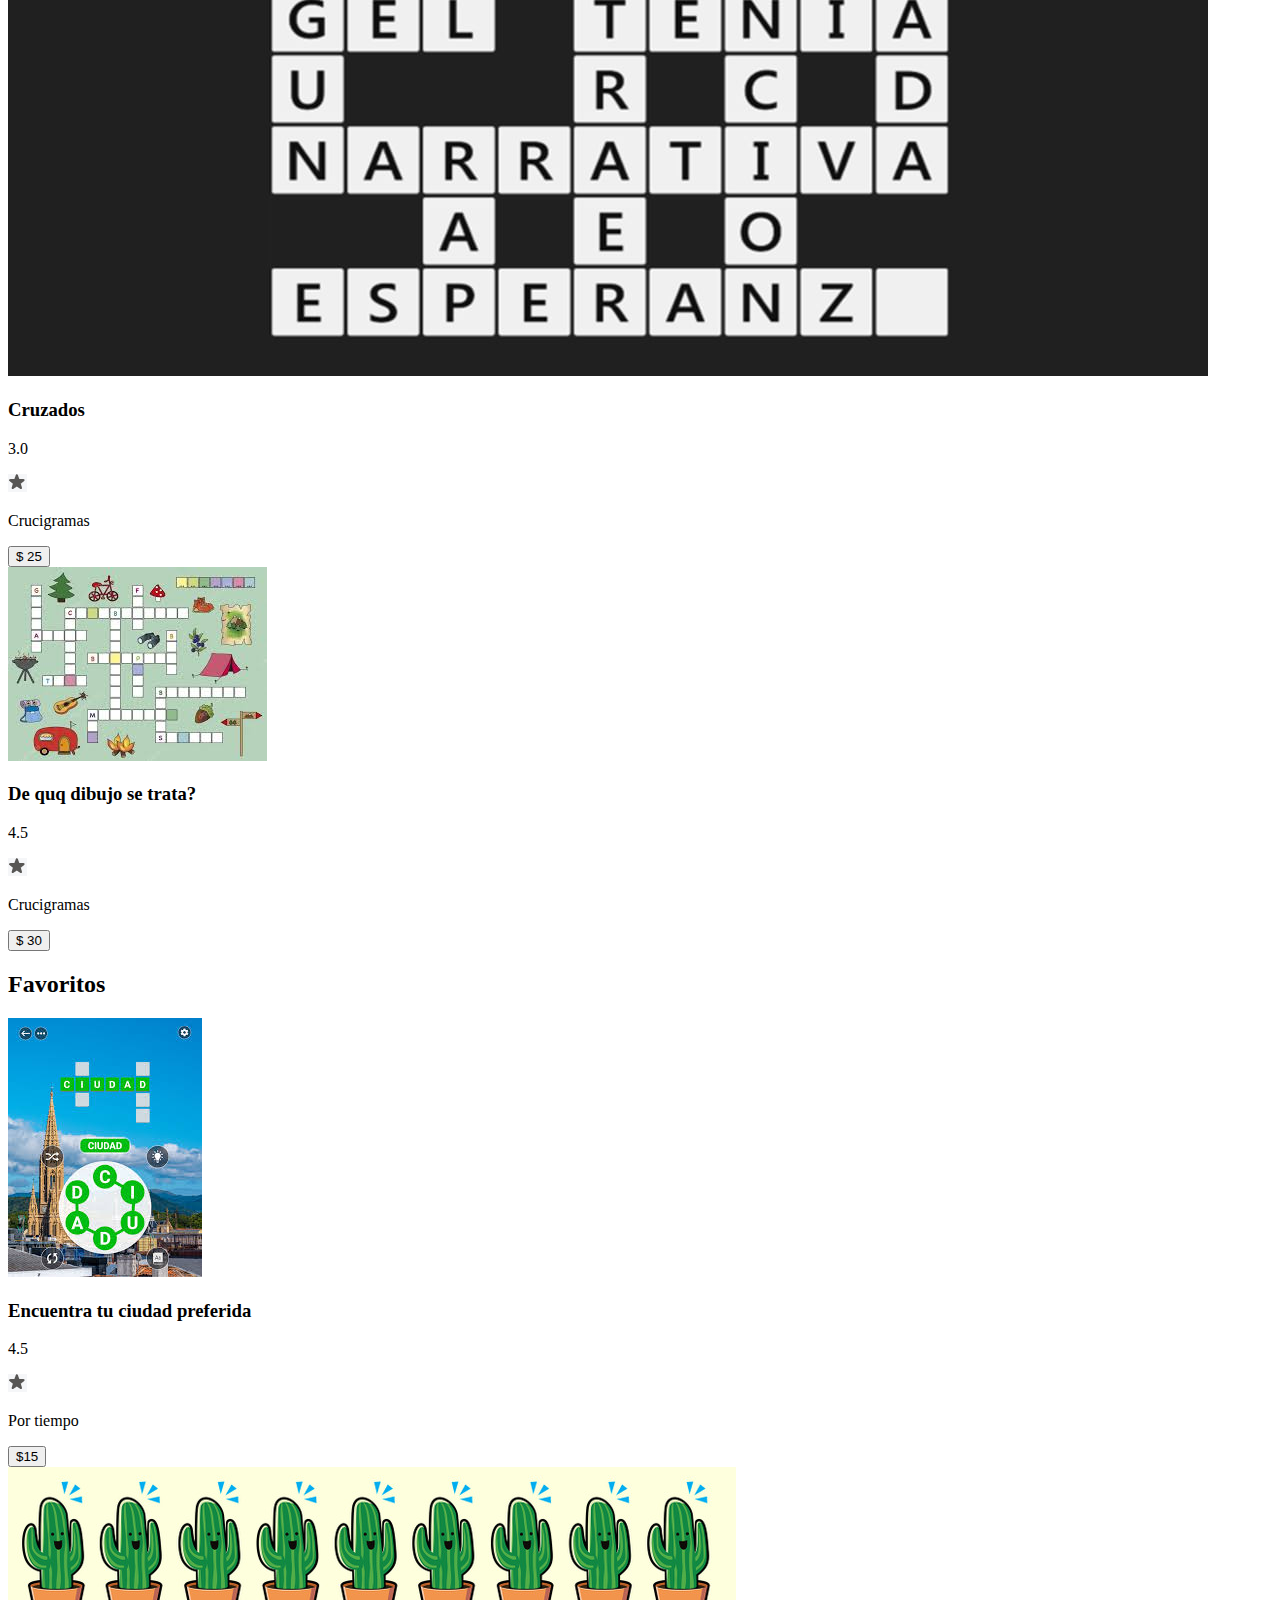
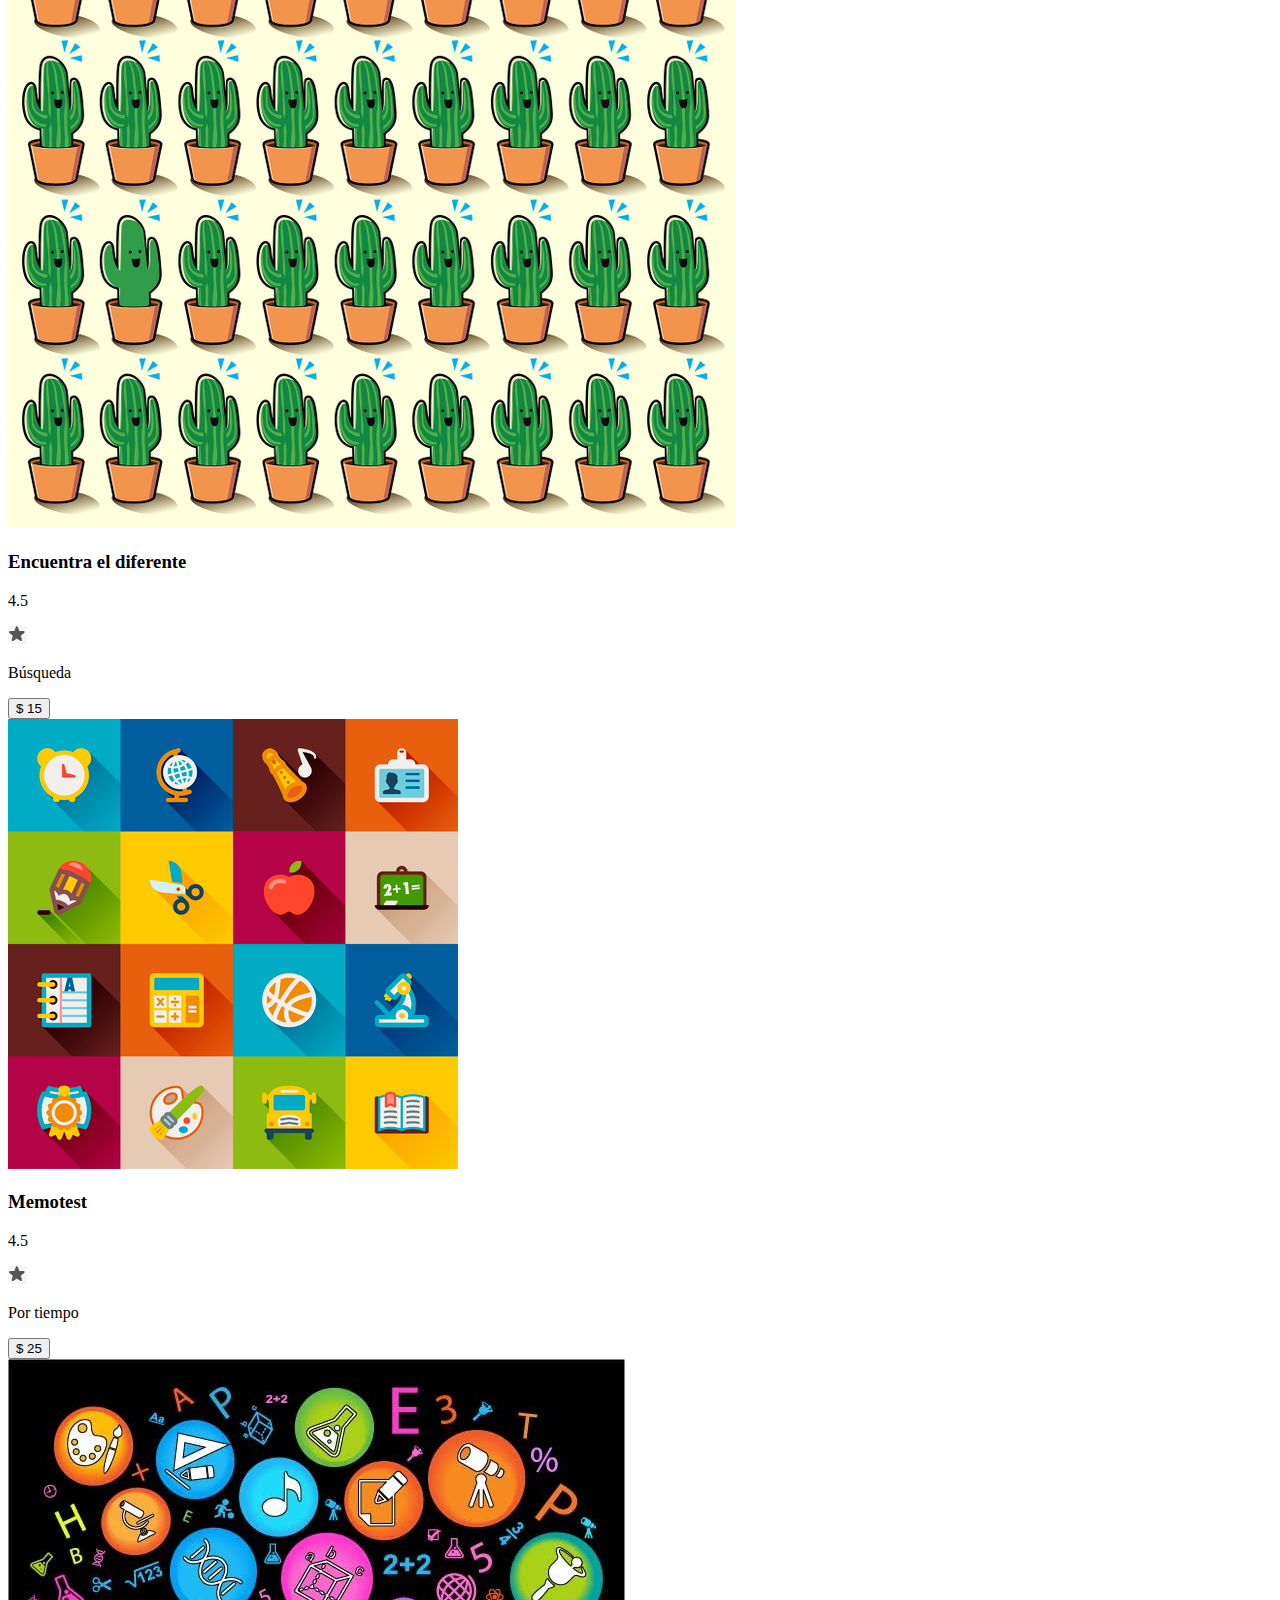
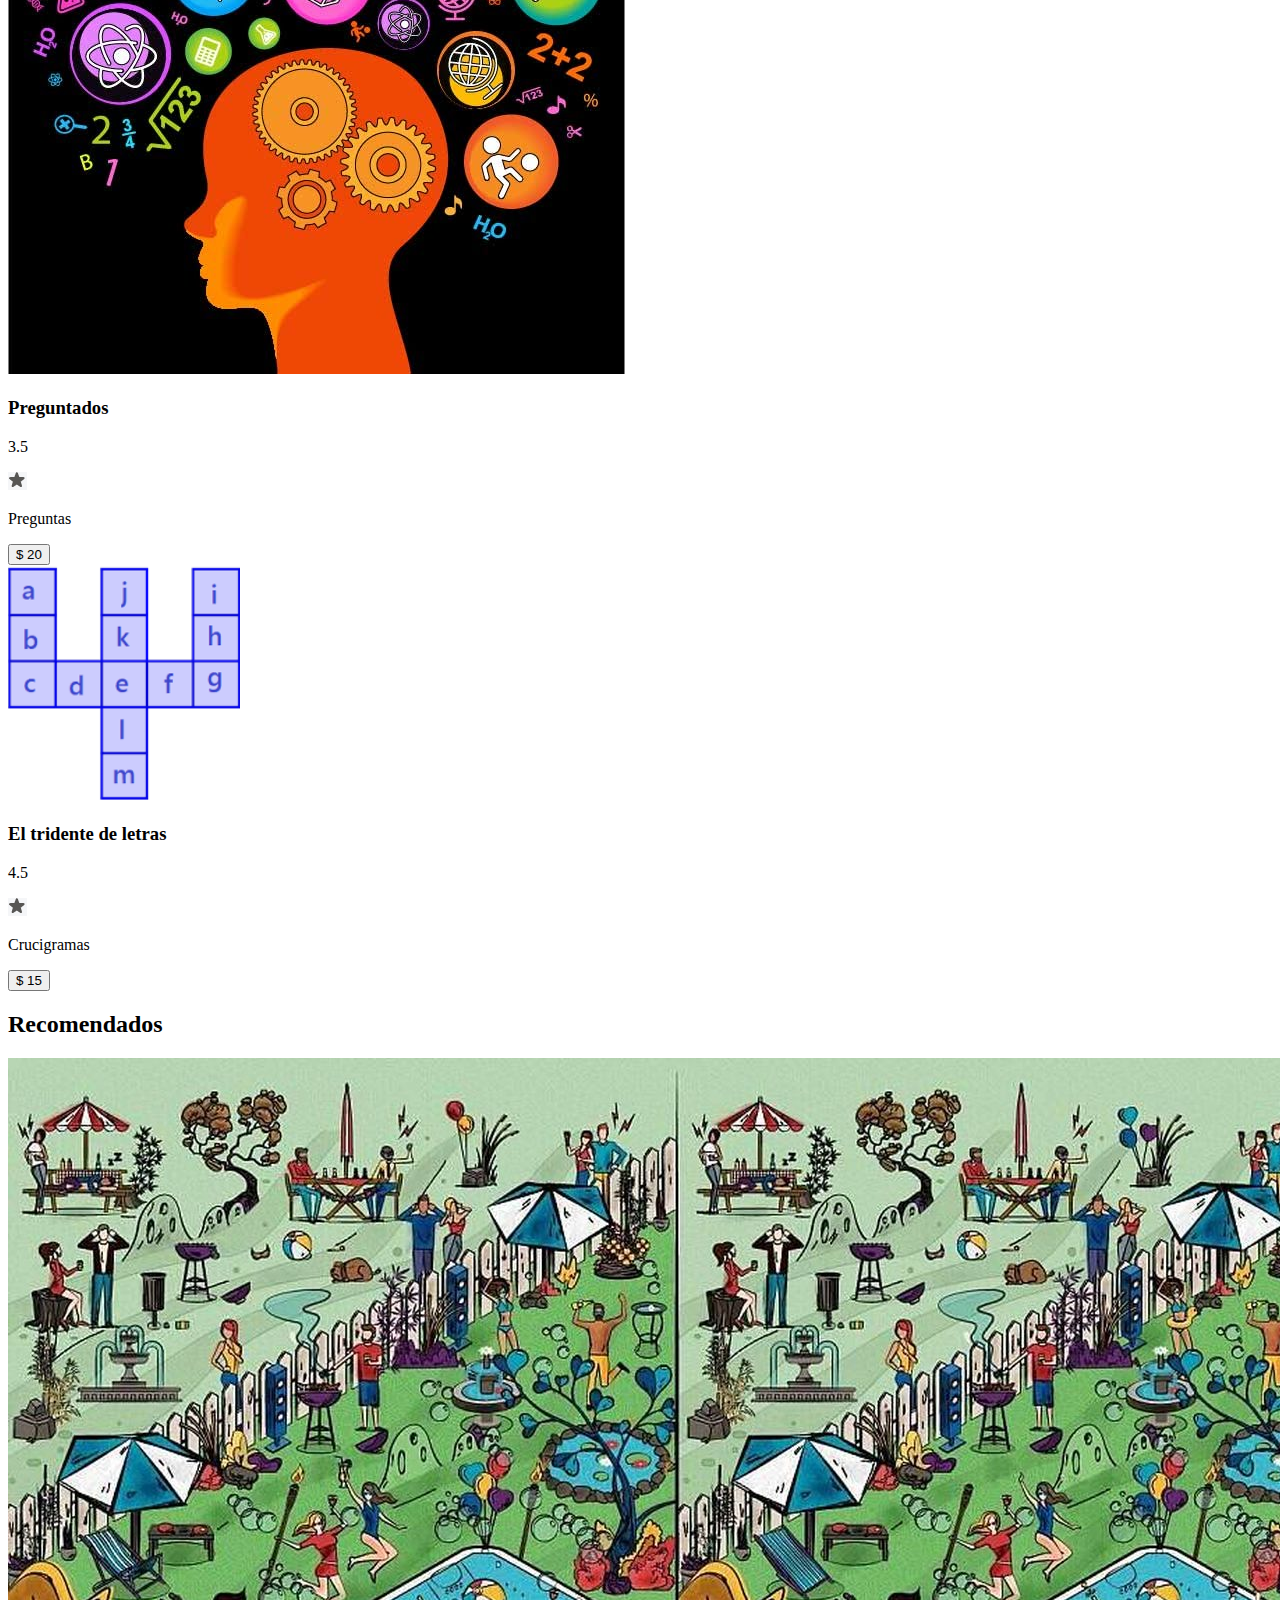
==== commit 57e55e36: "rutas home" ====
--- a/TPE2/home.html
+++ b/TPE2/home.html
@@ -4,7 +4,7 @@
     <meta charset="UTF-8">
     <meta name="viewport" content="width=device-width, initial-scale=1.0">
     <title>Document</title>
-    <link rel="stylesheet" type="text/css" href="/TPE2/CSS/style.css">
+    <link rel="stylesheet" type="text/css" href="./CSS/style.css">
     <link rel="preconnect" href="https://fonts.googleapis.com">
     <link rel="preconnect" href="https://fonts.gstatic.com" crossorigin>
     <link href="https://fonts.googleapis.com/css2?family=Inder&display=swap" rel="stylesheet">
@@ -16,24 +16,24 @@
         <header>
             <div class="conteiner-header">
                 <div class="logo">
-                    <img src="/TPE2/CSS/IMG/Logo.png" alt="logo">
+                    <img src="./CSS/IMG/Logo.png" alt="logo">
                     <h1>DESPEJA <span>TU MENTE</span> </h1>
                 </div>
                 <div class="search-container">
                         <input class="search" type="text"  placeholder="Buscar...">
                         <label for="input-with-image" class="input-label">
-                        <img src="/TPE2/CSS/IMG/iconos/lupa.png" alt="buscador">          
+                        <img src="./CSS/IMG/iconos/lupa.png" alt="buscador">          
                 </div>
                 <div class="login-bolsa">
                     <div id="usuario" class="usuario">
-                        <img src="/TPE2/CSS/IMG/iconos/usuario-de-perfil.png" alt="menu usuario">
+                        <img src="./IMG/iconos/usuario-de-perfil.png" alt="menu usuario">
                     </div>
                     <div id="popup-login" class="">
                         <div class="cerrar-popup">
                             <button id="btn-cerrar-popup-login" class="btn-cerrar-popup">X</button>
                         </div>
                         <div class="encabezado-popup">
-                            <img src="/TPE2/CSS/IMG/iconos/usuario-de-perfil.png" alt="">
+                            <img src="./CSS/IMG/iconos/usuario-de-perfil.png" alt="">
                             <h2>Mi perfil</h2>
                         </div>
                         <div class="contenido-popup">  
@@ -46,7 +46,7 @@
                         </div>
                     </div>   
                     <div id="pop-bolsa" class="bolsa">
-                        <img src="/TPE2/CSS/IMG/iconos/bolsa-de-la-compra.png" alt="mis compras">
+                        <img src="./CSS/IMG/iconos/bolsa-de-la-compra.png" alt="mis compras">
                         <p class="comprados">1</p>
                     </div>
                     <div id="popup-compras" class="">
@@ -54,7 +54,7 @@
                             <button id="btn-cerrar-popup-compras" class="btn-cerrar-popup">X</button>
                         </div>
                         <div class="encabezado-popup">
-                            <img src="/TPE2/CSS/IMG/bolsa-de-la-compra.png" alt="">
+                            <img src="./CSS/IMG/bolsa-de-la-compra.png" alt="">
                             <h2>Mis Compras</h2>
                         </div>
                         <div class="contenido-popup">  
@@ -77,43 +77,43 @@
             <div class="conteiner-main">
                 <nav class="conteiner-menu">
                     <div class="menu-categorias" >
-                        <img id="menu-hamburguesa" src="/TPE2/CSS/IMG/iconos/menu.png">
+                        <img id="menu-hamburguesa" src="./CSS/IMG/iconos/menu.png">
                     </div>
                     <div id="conteiner-categorias" class="conteiner-categorias">
                         <div class="categoria">
-                            <img id="categorias"src="/TPE2/CSS/IMG/categorias/crucigramas.png" alt="mis compras">
+                            <img id="categorias"src="./CSS/IMG/categorias/crucigramas.png" alt="mis compras">
                             <h3>Crucigramas</h3>
                         </div>
                         <div class="categoria"> 
-                            <img id="categorias"src="/TPE2/CSS/IMG/categorias/Busqueda.png" alt="mis compras">
+                            <img id="categorias"src="./CSS/IMG/categorias/Busqueda.png" alt="mis compras">
                             <h3>Búsqueda</h3>
                         </div>
                         <div class="categoria">
-                            <img id="categorias" src="/TPE2/CSS/IMG/categorias/Logica.png" alt="mis compras">
+                            <img id="categorias" src="./CSS/IMG/categorias/Logica.png" alt="mis compras">
                             <h3>Lógica</h3>
                         </div>
                         <div class="categoria">                
-                            <img id="categorias"src="/TPE2/CSS/IMG/categorias/Adivinanza.png" alt="mis compras">
+                            <img id="categorias"src="./CSS/IMG/categorias/Adivinanza.png" alt="mis compras">
                             <h3>Adivinanzas</h3>
                         </div>
                         <div class="categoria">
-                            <img id="categorias" src="/TPE2/CSS/IMG/categorias/Infantiles.png" alt="mis compras">
+                            <img id="categorias" src="./CSS/IMG/categorias/Infantiles.png" alt="mis compras">
                             <h3>Infantiles</h3>
                         </div>
                         <div class="categoria">
-                            <img id="categorias" src="/TPE2/CSS/IMG/categorias/tetris.png" alt="mis compras">
+                            <img id="categorias" src="./CSS/IMG/categorias/tetris.png" alt="mis compras">
                             <h3>Tetris</h3>
                         </div>
                         <div class="categoria">
-                            <img id="categorias" src="/TPE2/CSS/IMG/categorias/En pareja.png" alt="mis compras">
+                            <img id="categorias" src="./CSS/IMG/categorias/En pareja.png" alt="mis compras">
                             <h3>En parejas</h3>
                         </div>
                         <div class="categoria">
-                            <img id="categorias" src="/TPE2/CSS/IMG/categorias/Preguntas.png" alt="mis compras">
+                            <img id="categorias" src="./CSS/IMG/categorias/Preguntas.png" alt="mis compras">
                             <h3>Preguntas</h3>
                         </div>
                         <div class="categoria">
-                            <img id="categorias" src="/TPE2/CSS/IMG/categorias/Por tiempo.png" alt="mis compras">
+                            <img id="categorias" src="./CSS/IMG/categorias/Por tiempo.png" alt="mis compras">
                             <h3>Por tiempo</h3>
                         </div>
                     </div>
@@ -123,19 +123,19 @@
                         <h2>Gratis de la Semana</h2>
                     </div>                  
                     <div class="contenedor-carrusel">
-                        <img id="anterior" class="boton-carrusel" src="/TPE2/CSS/IMG/anterior.png">
+                        <img id="anterior" class="boton-carrusel" src="./CSS/IMG/anterior.png">
                         <div class="carrusel">
                             <div class="card-completa-carrusel">
                                 <div class="contenedor-img-card">
-                                    <img class="img-card" src="/TPE2/CSS/IMG/gratis-UnaLinea-Crucigramas.jpg" alt="">
-                                    <img class="stiker-gratis" src="/TPE2/CSS/IMG/Gratis remove.png">
+                                    <img class="img-card" src="./CSS/IMG/gratis-UnaLinea-Crucigramas.jpg" alt="">
+                                    <img class="stiker-gratis" src="./CSS/IMG/Gratis remove.png">
                                 </div>
                                 <div class="texto-cards">
                                     <div class="nombre-y-puntuacion-cards">
                                         <h3>Una Linea</h3>
                                         <div class="puntuacion">
                                             <p>4.5</p>
-                                            <img src="/TPE2/CSS/IMG/estrella.png" alt="estrella">
+                                            <img src="./CSS/IMG/estrella.png" alt="estrella">
                                         </div>
                                     </div>
                                     <p>Crucigramas</p>
@@ -147,15 +147,15 @@
                             
                             <div class="card-completa-carrusel">
                                 <div class="contenedor-img-card">
-                                    <img class="img-card" src="/TPE2/CSS/IMG/gratis-Apalabrados-EnPareja.jpg" alt="">
-                                    <img class="stiker-gratis" src="/TPE2/CSS/IMG/Gratis remove.png">
+                                    <img class="img-card" src="./CSS/IMG/gratis-Apalabrados-EnPareja.jpg" alt="">
+                                    <img class="stiker-gratis" src="./CSS/IMG/Gratis remove.png">
                                 </div>
                                  <div class="texto-cards">
                                 <div class="nombre-y-puntuacion-cards">
                                     <h3>Apalabrados</h3>
                                     <div class="puntuacion">
                                         <p>4.5</p>
-                                        <img src="/TPE2/CSS/IMG/estrella.png" alt="estrella">
+                                        <img src="./CSS/IMG/estrella.png" alt="estrella">
                                     </div>
                                 </div>
                                 <p>Crucigramas</p>
@@ -166,15 +166,15 @@
                             </div>
                             <div class="card-completa-carrusel">
                                 <div class="contenedor-img-card">
-                                    <img class="img-card" src="/TPE2/CSS/IMG/gratis-Casi-Iguales-Busqueda.jpg" alt="">
-                                    <img class="stiker-gratis" src="/TPE2/CSS/IMG/Gratis remove.png">
+                                    <img class="img-card" src="./CSS/IMG/gratis-Casi-Iguales-Busqueda.jpg" alt="">
+                                    <img class="stiker-gratis" src="./CSS/IMG/Gratis remove.png">
                                 </div>
                                  <div class="texto-cards">
                                 <div class="nombre-y-puntuacion-cards">
                                     <h3>Caso iguales</h3>
                                     <div class="puntuacion">
                                         <p>3.5</p>
-                                        <img src="/TPE2/CSS/IMG/estrella.png" alt="estrella">
+                                        <img src="./CSS/IMG/estrella.png" alt="estrella">
                                     </div>
                                 </div>
                                 <p>Búsqueda</p>
@@ -185,15 +185,15 @@
                             </div>
                             <div class="card-completa-carrusel">
                                 <div class="contenedor-img-card">
-                                    <img class="img-card" src="/TPE2/CSS/IMG/gratis-LennyVsCarl-Logica.png" alt="">
-                                    <img class="stiker-gratis" src="/TPE2/CSS/IMG/Gratis remove.png">
+                                    <img class="img-card" src="./CSS/IMG/gratis-LennyVsCarl-Logica.png" alt="">
+                                    <img class="stiker-gratis" src="./CSS/IMG/Gratis remove.png">
                                 </div>
                                  <div class="texto-cards">
                                 <div class="nombre-y-puntuacion-cards">
                                     <h3>Lenny Vs Carl</h3>
                                     <div class="puntuacion">
                                         <p>4.5</p>
-                                        <img src="/TPE2/CSS/IMG/estrella.png" alt="estrella">
+                                        <img src="./CSS/IMG/estrella.png" alt="estrella">
                                     </div>
                                 </div>
                                 <p>Lógica</p>
@@ -206,15 +206,15 @@
                             </div>
                             <div class="card-completa-carrusel">
                                 <div class="contenedor-img-card">
-                                    <img class="img-card" src="/TPE2/CSS/IMG/gratis-Rompecabezas-PorTiempo.webp" alt="">
-                                    <img class="stiker-gratis" src="/TPE2/CSS/IMG/Gratis remove.png">
+                                    <img class="img-card" src="./CSS/IMG/gratis-Rompecabezas-PorTiempo.webp" alt="">
+                                    <img class="stiker-gratis" src="./CSS/IMG/Gratis remove.png">
                                 </div>
                                  <div class="texto-cards">
                                 <div class="nombre-y-puntuacion-cards">
                                     <h3>Rompecabezas</h3>
                                     <div class="puntuacion">
                                         <p>3.5</p>
-                                        <img src="/TPE2/CSS/IMG/estrella.png" alt="estrella">
+                                        <img src="./CSS/IMG/estrella.png" alt="estrella">
                                     </div>
                                 </div>
                                 <p>Por tiempo</p>
@@ -225,15 +225,15 @@
                             </div>
                             <div class="card-completa-carrusel">
                                 <div class="contenedor-img-card">
-                                    <img class="img-card" src="/TPE2/CSS/IMG/Gratis-LogicamenteGrande-logica.jpg" alt="">
-                                    <img class="stiker-gratis" src="/TPE2/CSS/IMG/Gratis remove.png">
+                                    <img class="img-card" src="./CSS/IMG/Gratis-LogicamenteGrande-logica.jpg" alt="">
+                                    <img class="stiker-gratis" src="./CSS/IMG/Gratis remove.png">
                                 </div>
                                  <div class="texto-cards">
                                 <div class="nombre-y-puntuacion-cards">
                                     <h3>Lógicamente Grande</h3>
                                     <div class="puntuacion">
                                         <p>4.5</p>
-                                        <img src="/TPE2/CSS/IMG/estrella.png" alt="estrella">
+                                        <img src="./CSS/IMG/estrella.png" alt="estrella">
                                     </div>
                                 </div>
                                 <p>Tetris</p>
@@ -244,15 +244,15 @@
                             </div>
                             <div class="card-completa-carrusel">
                                 <div class="contenedor-img-card">
-                                    <img class="img-card" src="/TPE2/CSS/IMG/Gratis-Automotores-Crucigramas.jpg" alt="">
-                                    <img class="stiker-gratis" src="/TPE2/CSS/IMG/Gratis remove.png">
+                                    <img class="img-card" src="./CSS/IMG/Gratis-Automotores-Crucigramas.jpg" alt="">
+                                    <img class="stiker-gratis" src="./CSS/IMG/Gratis remove.png">
                                 </div>
                                  <div class="texto-cards">
                                 <div class="nombre-y-puntuacion-cards">
                                     <h3>En que vamos?</h3>
                                     <div class="puntuacion">
                                         <p>3.5</p>
-                                        <img src="/TPE2/CSS/IMG/estrella.png" alt="estrella">
+                                        <img src="./CSS/IMG/estrella.png" alt="estrella">
                                     </div>
                                 </div>
                                 <p>Crucigramas</p>
@@ -265,15 +265,15 @@
                             </div>
                             <div class="card-completa-carrusel">
                                 <div class="contenedor-img-card">
-                                    <img class="img-card" src="/TPE2/CSS/IMG/Gratis-MultiplicaLaMente-Logica.webp" alt="">
-                                    <img class="stiker-gratis" src="/TPE2/CSS/IMG/Gratis remove.png">
+                                    <img class="img-card" src="./CSS/IMG/Gratis-MultiplicaLaMente-Logica.webp" alt="">
+                                    <img class="stiker-gratis" src="./CSS/IMG/Gratis remove.png">
                                 </div>
                                  <div class="texto-cards">
                                 <div class="nombre-y-puntuacion-cards">
                                     <h3>Multiplica tu mente</h3>
                                     <div class="puntuacion">
                                         <p>3.5</p>
-                                        <img src="/TPE2/CSS/IMG/estrella.png" alt="estrella">
+                                        <img src="./CSS/IMG/estrella.png" alt="estrella">
                                     </div>
                                 </div>
                                 <p>Lógica</p>
@@ -283,7 +283,7 @@
                             </div>
                             </div>
                         </div> 
-                        <img id="siguiente" class="boton-carrusel" src="/TPE2/CSS/IMG/siguiente.png">
+                        <img id="siguiente" class="boton-carrusel" src="./CSS/IMG/siguiente.png">
                     </div>    
                 </div> 
                 <div class="conteiner-seccion-juegos">
@@ -294,14 +294,14 @@
                         <div class="cards-container">  
                             <div class="card-completa">
                                 <div class="contenedor-img-card">
-                                    <img class="img-card" src="/TPE2/CSS/IMG/LosmasJugados-Completados-Infantiles.jpeg" alt="">
+                                    <img class="img-card" src="./CSS/IMG/LosmasJugados-Completados-Infantiles.jpeg" alt="">
                                 </div>
                                 <div class="texto-cards">
                                     <div class="nombre-y-puntuacion-cards">
                                         <h3>Completados</h3>
                                         <div class="puntuacion">
                                             <p>2.5</p>
-                                            <img src="/TPE2/CSS/IMG/estrella.png" alt="estrella">
+                                            <img src="./CSS/IMG/estrella.png" alt="estrella">
                                         </div>
                                     </div>
                                     <p>Infantiles</p>
@@ -312,14 +312,14 @@
                             </div>
                             <div class="card-completa">
                                 <div class="contenedor-img-card">
-                                    <img class="img-card" src="/TPE2/CSS/IMG/LosmasJugados-ElDistinto-Busqueda.jpg" alt="">
+                                    <img class="img-card" src="./CSS/IMG/LosmasJugados-ElDistinto-Busqueda.jpg" alt="">
                                 </div>
                                 <div class="texto-cards">
                                     <div class="nombre-y-puntuacion-cards">
                                         <h3>Encuentra el diferente</h3>
                                         <div class="puntuacion">
                                             <p>4.5</p>
-                                            <img src="/TPE2/CSS/IMG/estrella.png" alt="estrella">
+                                            <img src="./CSS/IMG/estrella.png" alt="estrella">
                                         </div>
                                     </div>
                                     <p>Búsqueda</p>
@@ -330,14 +330,14 @@
                             </div>
                             <div class="card-completa">
                                 <div class="contenedor-img-card">
-                                    <img class="img-card" src="/TPE2/CSS/IMG/LosmasJugados-Trivia360-preguntas.png" alt="">
+                                    <img class="img-card" src="./CSS/IMG/LosmasJugados-Trivia360-preguntas.png" alt="">
                                 </div>
                                 <div class="texto-cards">
                                     <div class="nombre-y-puntuacion-cards">
                                         <h3>Trivia 360</h3>
                                         <div class="puntuacion">
                                             <p>4.5</p>
-                                            <img src="/TPE2/CSS/IMG/estrella.png" alt="estrella">
+                                            <img src="./CSS/IMG/estrella.png" alt="estrella">
                                         </div>
                                     </div>
                                     <p>Preguntas</p>
@@ -348,14 +348,14 @@
                             </div>
                             <div class="card-completa">
                                 <div class="contenedor-img-card">
-                                    <img class="img-card" src="/TPE2/CSS/IMG/MasJugados-Cruzados-crucigramas.jpg" alt="">
+                                    <img class="img-card" src="./CSS/IMG/MasJugados-Cruzados-crucigramas.jpg" alt="">
                                 </div>
                                 <div class="texto-cards">
                                     <div class="nombre-y-puntuacion-cards">
                                         <h3>Cruzados</h3>
                                         <div class="puntuacion">
                                             <p>3.0</p>
-                                            <img src="/TPE2/CSS/IMG/estrella.png" alt="estrella">
+                                            <img src="./CSS/IMG/estrella.png" alt="estrella">
                                         </div>
                                     </div>
                                     <p>Crucigramas</p>
@@ -366,14 +366,14 @@
                             </div>
                             <div class="card-completa">
                                 <div class="contenedor-img-card">
-                                    <img class="img-card" src="/TPE2/CSS/IMG/MasJugados-QueDibujoEs-crucigramas.jpg.jpeg" alt="">
+                                    <img class="img-card" src="./CSS/IMG/MasJugados-QueDibujoEs-crucigramas.jpg.jpeg" alt="">
                                 </div>
                                 <div class="texto-cards">
                                     <div class="nombre-y-puntuacion-cards">
                                         <h3>De quq dibujo se trata?</h3>
                                         <div class="puntuacion">
                                             <p>4.5</p>
-                                            <img src="/TPE2/CSS/IMG/estrella.png" alt="estrella">
+                                            <img src="./CSS/IMG/estrella.png" alt="estrella">
                                         </div>
                                     </div>
                                     <p>Crucigramas</p>
@@ -394,14 +394,14 @@
                         <div class="cards-container">  
                             <div class="card-completa">
                                 <div class="contenedor-img-card">
-                                    <img class="img-card" src="/TPE2/CSS/IMG/Favoritos-Ciudades-PorTiempo.jpeg" alt="">
+                                    <img class="img-card" src="./CSS/IMG/Favoritos-Ciudades-PorTiempo.jpeg" alt="">
                                 </div>
                                 <div class="texto-cards">
                                     <div class="nombre-y-puntuacion-cards">
                                         <h3>Encuentra tu ciudad preferida</h3>
                                         <div class="puntuacion">
                                             <p>4.5</p>
-                                            <img src="/TPE2/CSS/IMG/estrella.png" alt="estrella">
+                                            <img src="./CSS/IMG/estrella.png" alt="estrella">
                                         </div>
                                     </div>
                                     <p>Por tiempo</p>
@@ -412,14 +412,14 @@
                             </div>
                             <div class="card-completa">
                                 <div class="contenedor-img-card">
-                                    <img class="img-card" src="/TPE2/CSS/IMG/Favoritos-Diferente-Busqueda.jpg" alt="">
+                                    <img class="img-card" src="./CSS/IMG/Favoritos-Diferente-Busqueda.jpg" alt="">
                                 </div>
                                 <div class="texto-cards">
                                     <div class="nombre-y-puntuacion-cards">
                                         <h3>Encuentra el diferente</h3>
                                         <div class="puntuacion">
                                             <p>4.5</p>
-                                            <img src="/TPE2/CSS/IMG/estrella.png" alt="estrella">
+                                            <img src="./CSS/IMG/estrella.png" alt="estrella">
                                         </div>
                                     </div>
                                     <p>Búsqueda</p>
@@ -430,14 +430,14 @@
                             </div>
                             <div class="card-completa">
                                 <div class="contenedor-img-card">
-                                    <img class="img-card" src="/TPE2/CSS/IMG/Favoritos-Memotest-Portiempo.jpg" alt="">
+                                    <img class="img-card" src="./CSS/IMG/Favoritos-Memotest-Portiempo.jpg" alt="">
                                 </div>
                                 <div class="texto-cards">
                                     <div class="nombre-y-puntuacion-cards">
                                         <h3>Memotest</h3>
                                         <div class="puntuacion">
                                             <p>4.5</p>
-                                            <img src="/TPE2/CSS/IMG/estrella.png" alt="estrella">
+                                            <img src="./CSS/IMG/estrella.png" alt="estrella">
                                         </div>
                                     </div>
                                     <p>Por tiempo</p>
@@ -448,14 +448,14 @@
                             </div>
                             <div class="card-completa">
                                 <div class="contenedor-img-card">
-                                    <img class="img-card" src="/TPE2/CSS/IMG/Favoritos-Preguntados-preguntas.jpg" alt="">
+                                    <img class="img-card" src="./CSS/IMG/Favoritos-Preguntados-preguntas.jpg" alt="">
                                 </div>
                                 <div class="texto-cards">
                                     <div class="nombre-y-puntuacion-cards">
                                         <h3>Preguntados</h3>
                                         <div class="puntuacion">
                                             <p>3.5</p>
-                                            <img src="/TPE2/CSS/IMG/estrella.png" alt="estrella">
+                                            <img src="./CSS/IMG/estrella.png" alt="estrella">
                                         </div>
                                     </div>
                                     <p>Preguntas</p>
@@ -466,14 +466,14 @@
                             </div>
                             <div class="card-completa">
                                 <div class="contenedor-img-card">
-                                    <img class="img-card" src="/TPE2/CSS/IMG/Favoritos-ElTridente-Crucigramas.png" alt="">
+                                    <img class="img-card" src="./CSS/IMG/Favoritos-ElTridente-Crucigramas.png" alt="">
                                 </div>
                                 <div class="texto-cards">
                                     <div class="nombre-y-puntuacion-cards">
                                         <h3>El tridente de letras</h3>
                                         <div class="puntuacion">
                                             <p>4.5</p>
-                                            <img src="/TPE2/CSS/IMG/estrella.png" alt="estrella">
+                                            <img src="./CSS/IMG/estrella.png" alt="estrella">
                                         </div>
                                     </div>
                                     <p>Crucigramas</p>
@@ -494,14 +494,14 @@
                         <div class="cards-container">  
                             <div class="card-completa">
                                 <div class="contenedor-img-card">
-                                    <img class="img-card" src="/TPE2/CSS/IMG/Recomemndados-BuscandoA-busqueda.jpg" alt="">
+                                    <img class="img-card" src="./CSS/IMG/Recomemndados-BuscandoA-busqueda.jpg" alt="">
                                 </div>
                                 <div class="texto-cards">
                                     <div class="nombre-y-puntuacion-cards">
                                         <h3>Buscando al perro perdido </h3>
                                         <div class="puntuacion">
                                             <p>4.0</p>
-                                            <img src="/TPE2/CSS/IMG/estrella.png" alt="estrella">
+                                            <img src="./CSS/IMG/estrella.png" alt="estrella">
                                         </div>
                                     </div>
                                     <p>Búsqueda</p>
@@ -512,14 +512,14 @@
                             </div>
                             <div class="card-completa">
                                 <div class="contenedor-img-card">
-                                    <img class="img-card" src="/TPE2/CSS/IMG/Recomemndados-CuantoSabesDe-Preguntas.jpg" alt="">
+                                    <img class="img-card" src="./CSS/IMG/Recomemndados-CuantoSabesDe-Preguntas.jpg" alt="">
                                 </div>
                                 <div class="texto-cards">
                                     <div class="nombre-y-puntuacion-cards">
                                         <h3>Cuánto sabes de paises?</h3>
                                         <div class="puntuacion">
                                             <p>4.5</p>
-                                            <img src="/TPE2/CSS/IMG/estrella.png" alt="estrella">
+                                            <img src="./CSS/IMG/estrella.png" alt="estrella">
                                         </div>
                                     </div>
                                     <p>Preguntas</p>
@@ -530,14 +530,14 @@
                             </div>
                             <div class="card-completa">
                                 <div class="contenedor-img-card">
-                                    <img class="img-card" src="/TPE2/CSS/IMG/Recomendados-LaPalabra-Adivinanzas.png" alt="">
+                                    <img class="img-card" src="./CSS/IMG/Recomendados-LaPalabra-Adivinanzas.png" alt="">
                                 </div>
                                 <div class="texto-cards">
                                     <div class="nombre-y-puntuacion-cards">
                                         <h3>La Palabra mágica</h3>
                                         <div class="puntuacion">
                                             <p>4.5</p>
-                                            <img src="/TPE2/CSS/IMG/estrella.png" alt="estrella">
+                                            <img src="./CSS/IMG/estrella.png" alt="estrella">
                                         </div>
                                     </div>
                                     <p>Adivinanzas</p>
@@ -548,14 +548,14 @@
                             </div>
                             <div class="card-completa">
                                 <div class="contenedor-img-card">
-                                    <img class="img-card" src="/TPE2/CSS/IMG/Recomendados-QueHariasSi-EnPareja.jpg" alt="">
+                                    <img class="img-card" src="./CSS/IMG/Recomendados-QueHariasSi-EnPareja.jpg" alt="">
                                 </div>
                                 <div class="texto-cards">
                                     <div class="nombre-y-puntuacion-cards">
                                         <h3>Que harias si pasara eso?</h3>
                                         <div class="puntuacion">
                                             <p>3.5</p>
-                                            <img src="/TPE2/CSS/IMG/estrella.png" alt="estrella">
+                                            <img src="./CSS/IMG/estrella.png" alt="estrella">
                                         </div>
                                     </div>
                                     <p>En pareja</p>
@@ -566,14 +566,14 @@
                             </div>
                             <div class="card-completa">
                                 <div class="contenedor-img-card">
-                                    <img class="img-card" src="/TPE2/CSS/IMG/Recomendados-SinEncontrar-busqueda.jpeg" alt="">
+                                    <img class="img-card" src="./CSS/IMG/Recomendados-SinEncontrar-busqueda.jpeg" alt="">
                                 </div>
                                 <div class="texto-cards">
                                     <div class="nombre-y-puntuacion-cards">
                                         <h3>Sin encontrar</h3>
                                         <div class="puntuacion">
                                             <p>3.5</p>
-                                            <img src="/TPE2/CSS/IMG/estrella.png" alt="estrella">
+                                            <img src="./CSS/IMG/estrella.png" alt="estrella">
                                         </div>
                                     </div>
                                     <p>Búsqueda</p>
@@ -610,9 +610,9 @@
                 <div class="columnas-footer">
                     <h3>Seguinos</h3>
                     <div class="redes-sociales">
-                        <img src="/TPE2/CSS/IMG/iconos/instagram.png">
-                        <img src="/TPE2/CSS/IMG/iconos/facebook.png">
-                        <img src="/TPE2/CSS/IMG/iconos/gorjeo.png">
+                        <img src="./CSS/IMG/iconos/instagram.png">
+                        <img src="./CSS/IMG/iconos/facebook.png">
+                        <img src="./CSS/IMG/iconos/gorjeo.png">
                     </div>
                         <lu>
                             <li>Copyright © 2023 Despeja Tu Mente</li>
@@ -625,9 +625,9 @@
             </div>
         </footer>    
     </div>
-    <script src="/TPE2/JS/js.home.js"></script>
-    <script src="/TPE2/JS/script-animaciones.js"></script>
-    <script src="/TPE2/JS/menu-hamburguesa.js"></script>
-    <script src="/TPE2/JS/pop-up.js"></script>
+    <script src="./JS/js.home.js"></script>
+    <script src="./JS/script-animaciones.js"></script>
+    <script src="./JS/menu-hamburguesa.js"></script>
+    <script src="./JS/pop-up.js"></script>
 </body>
 </html>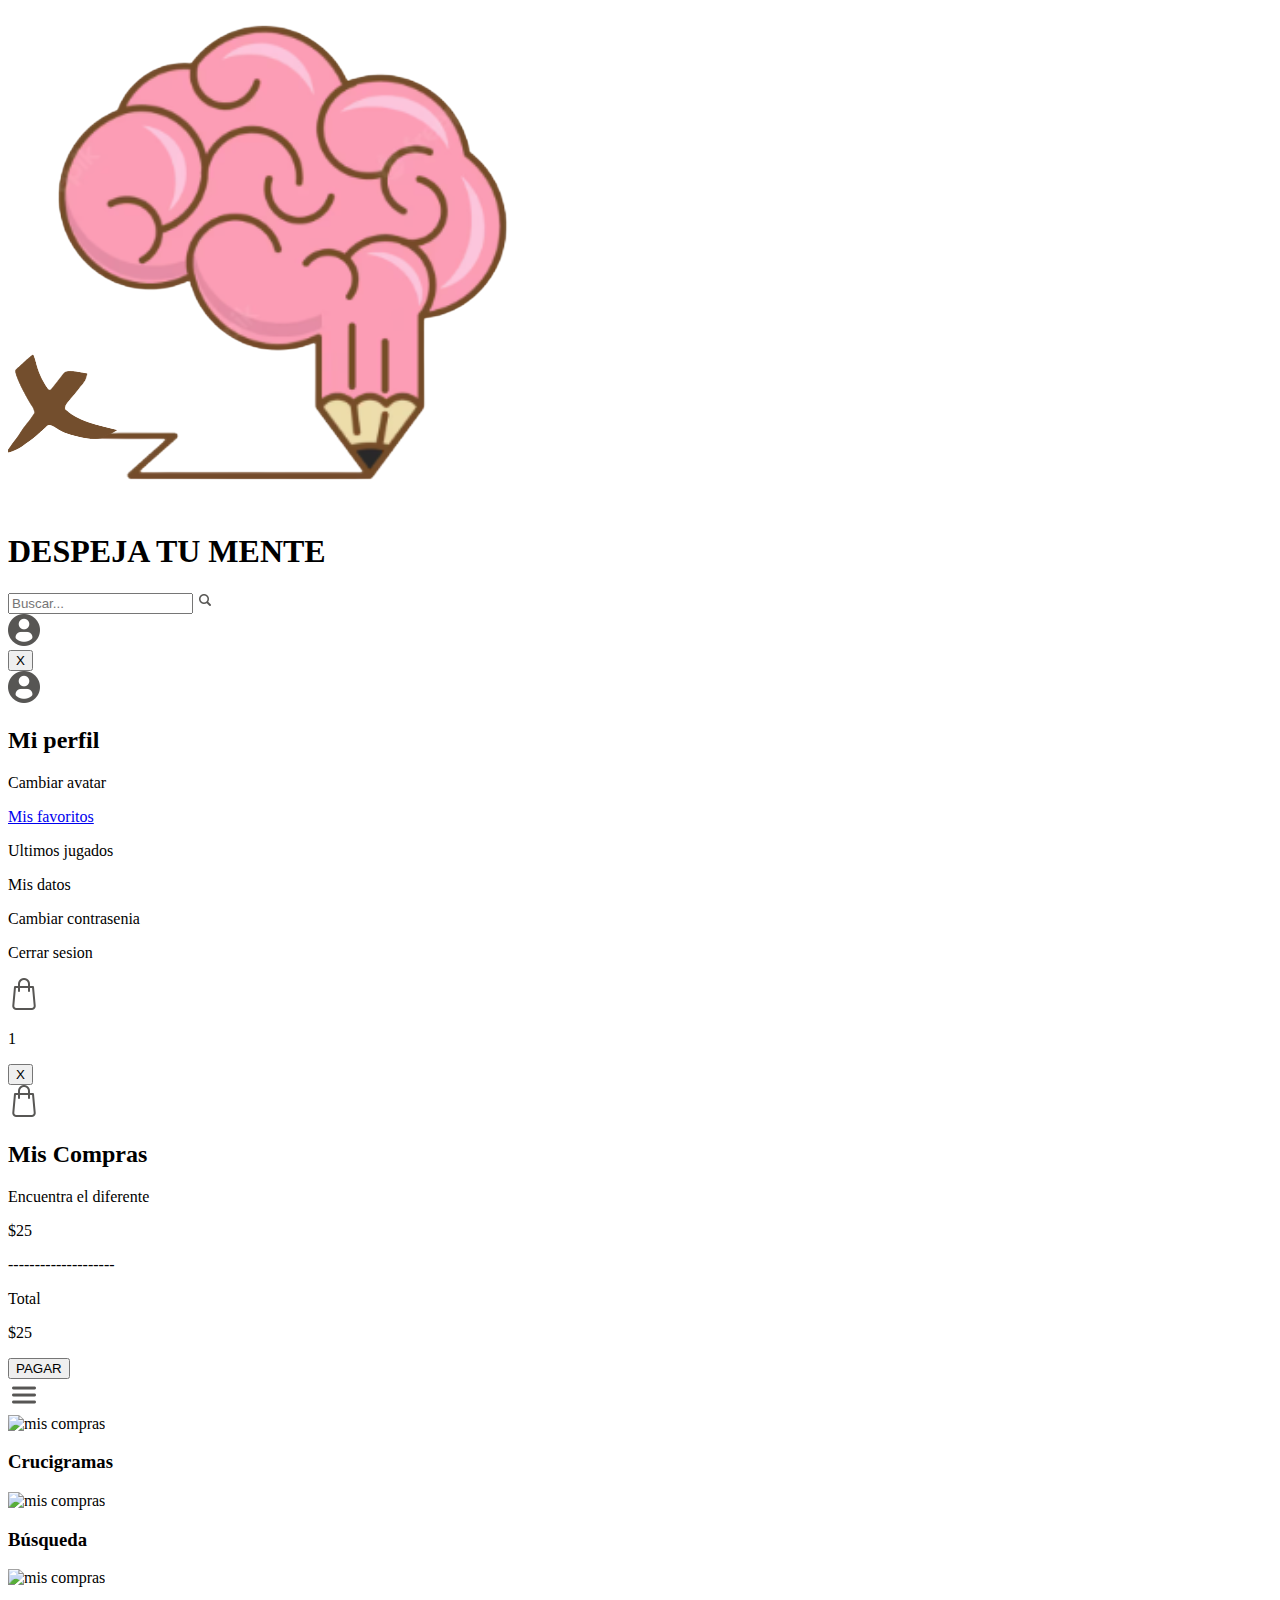
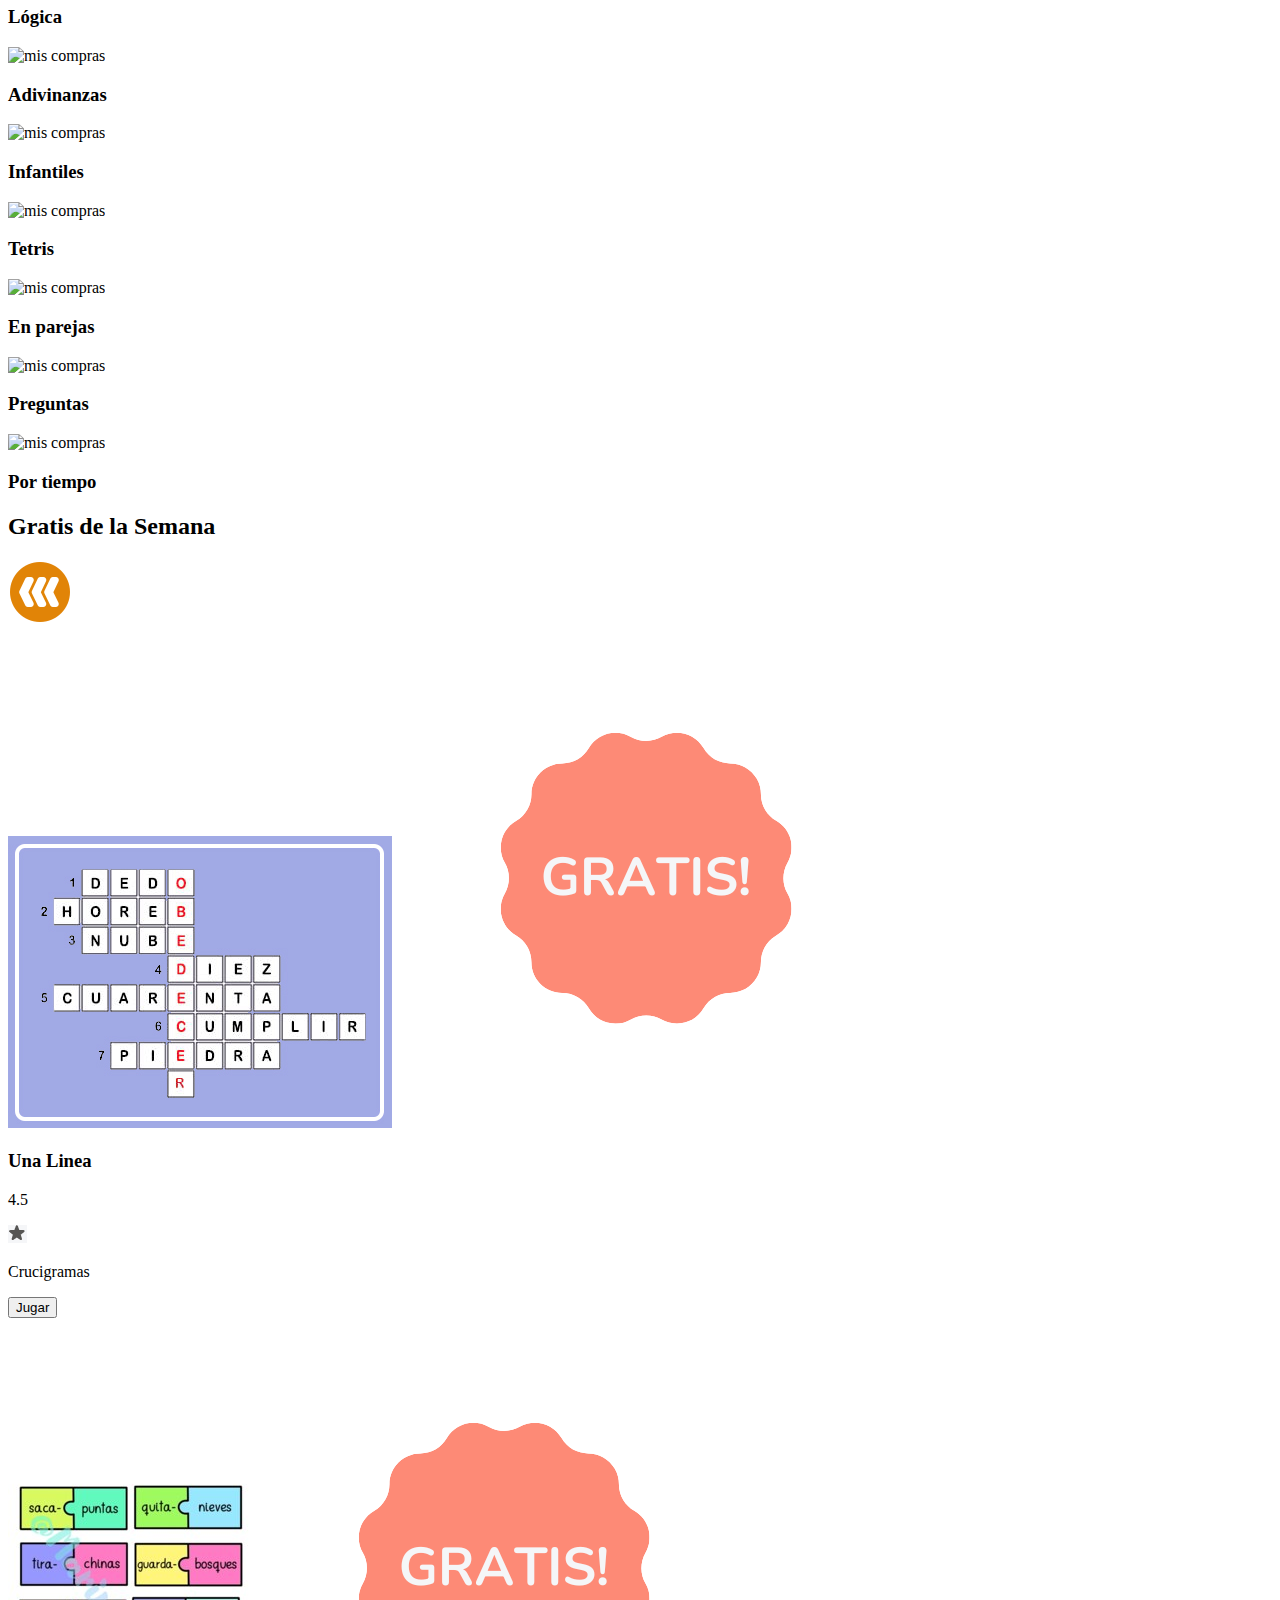
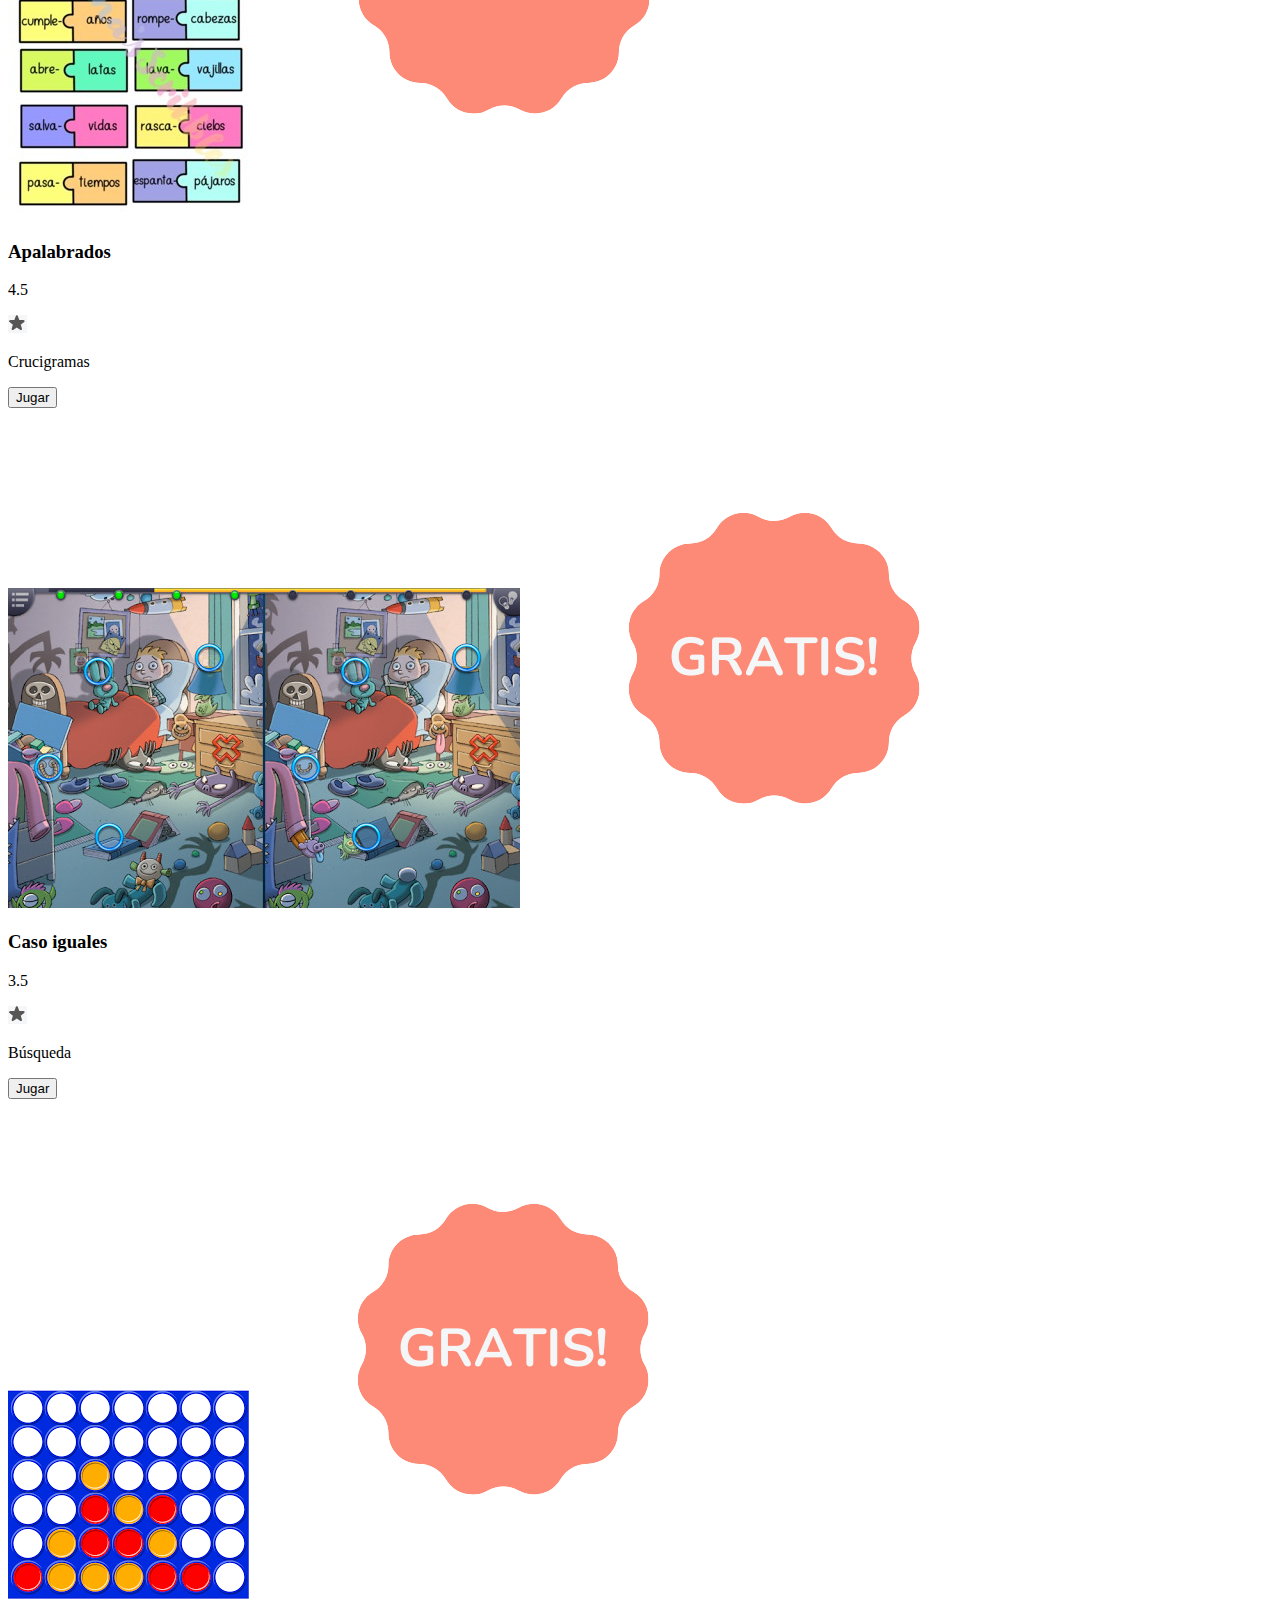
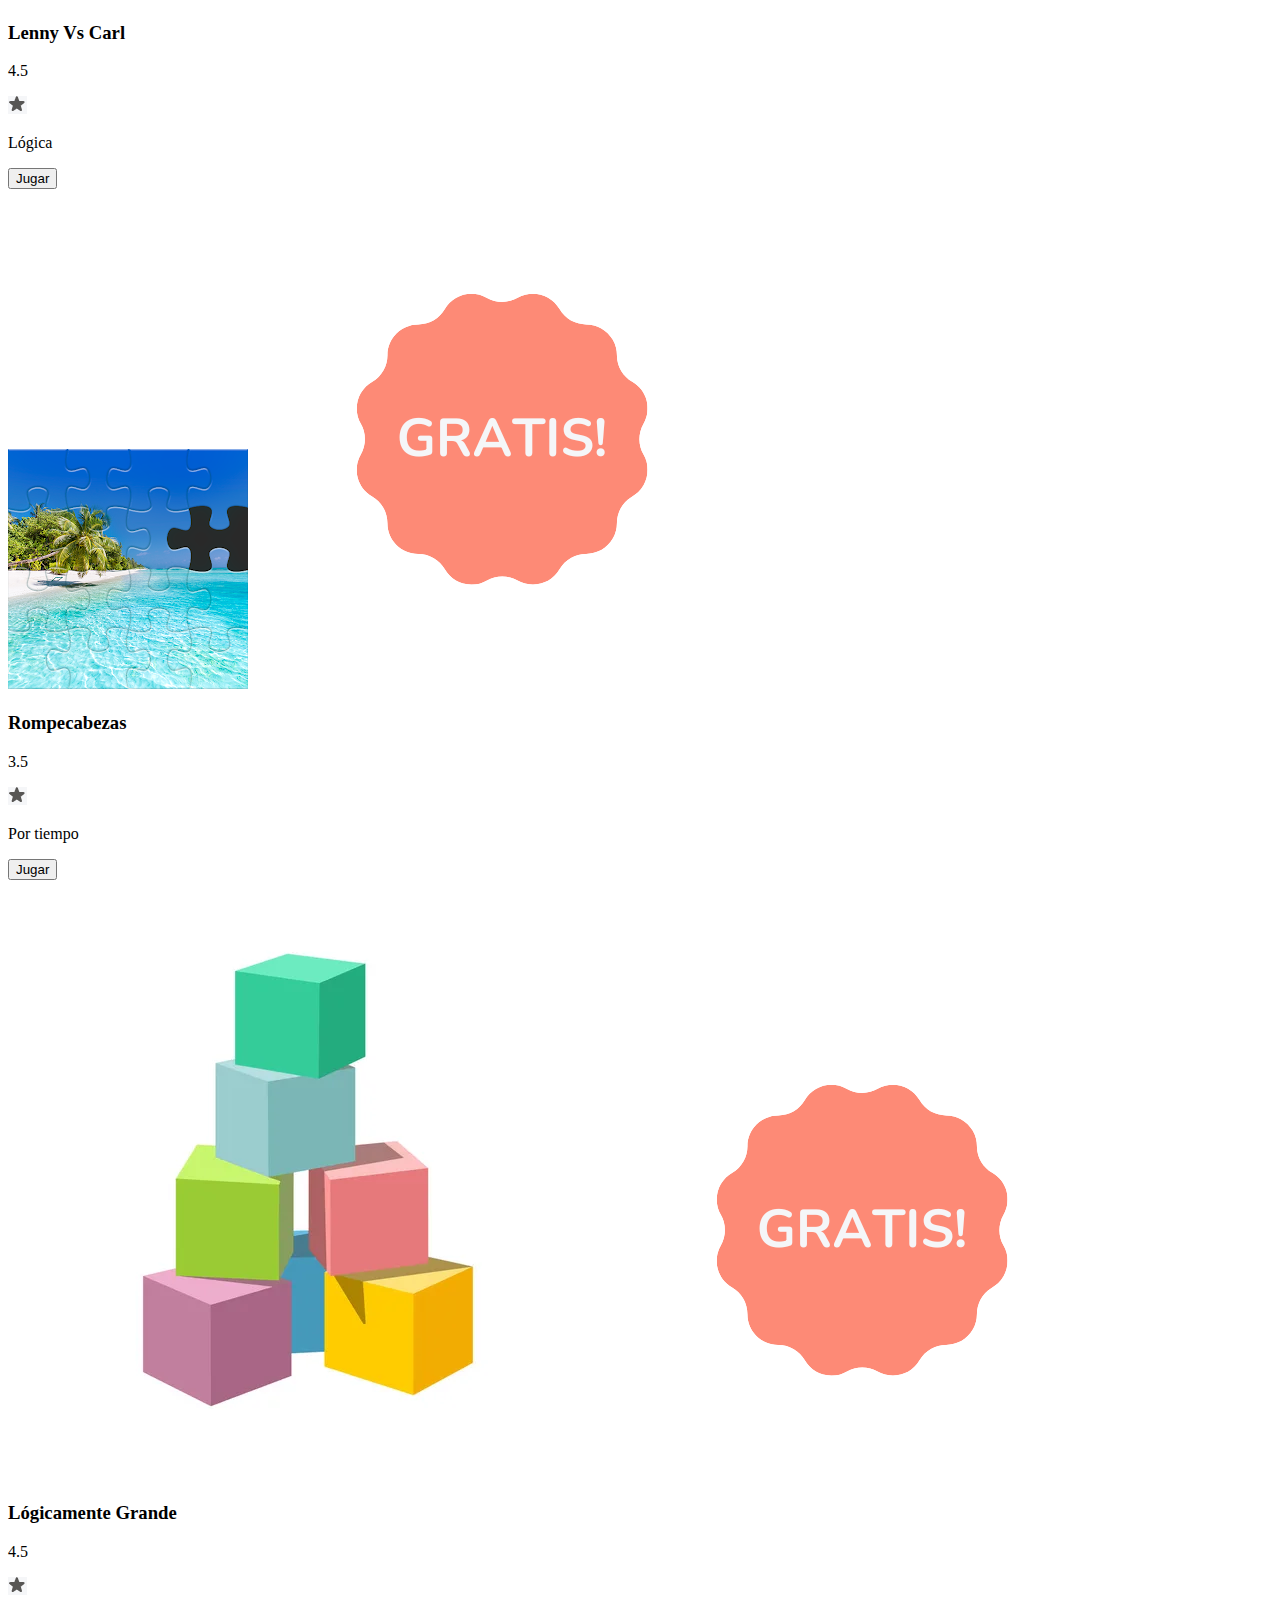
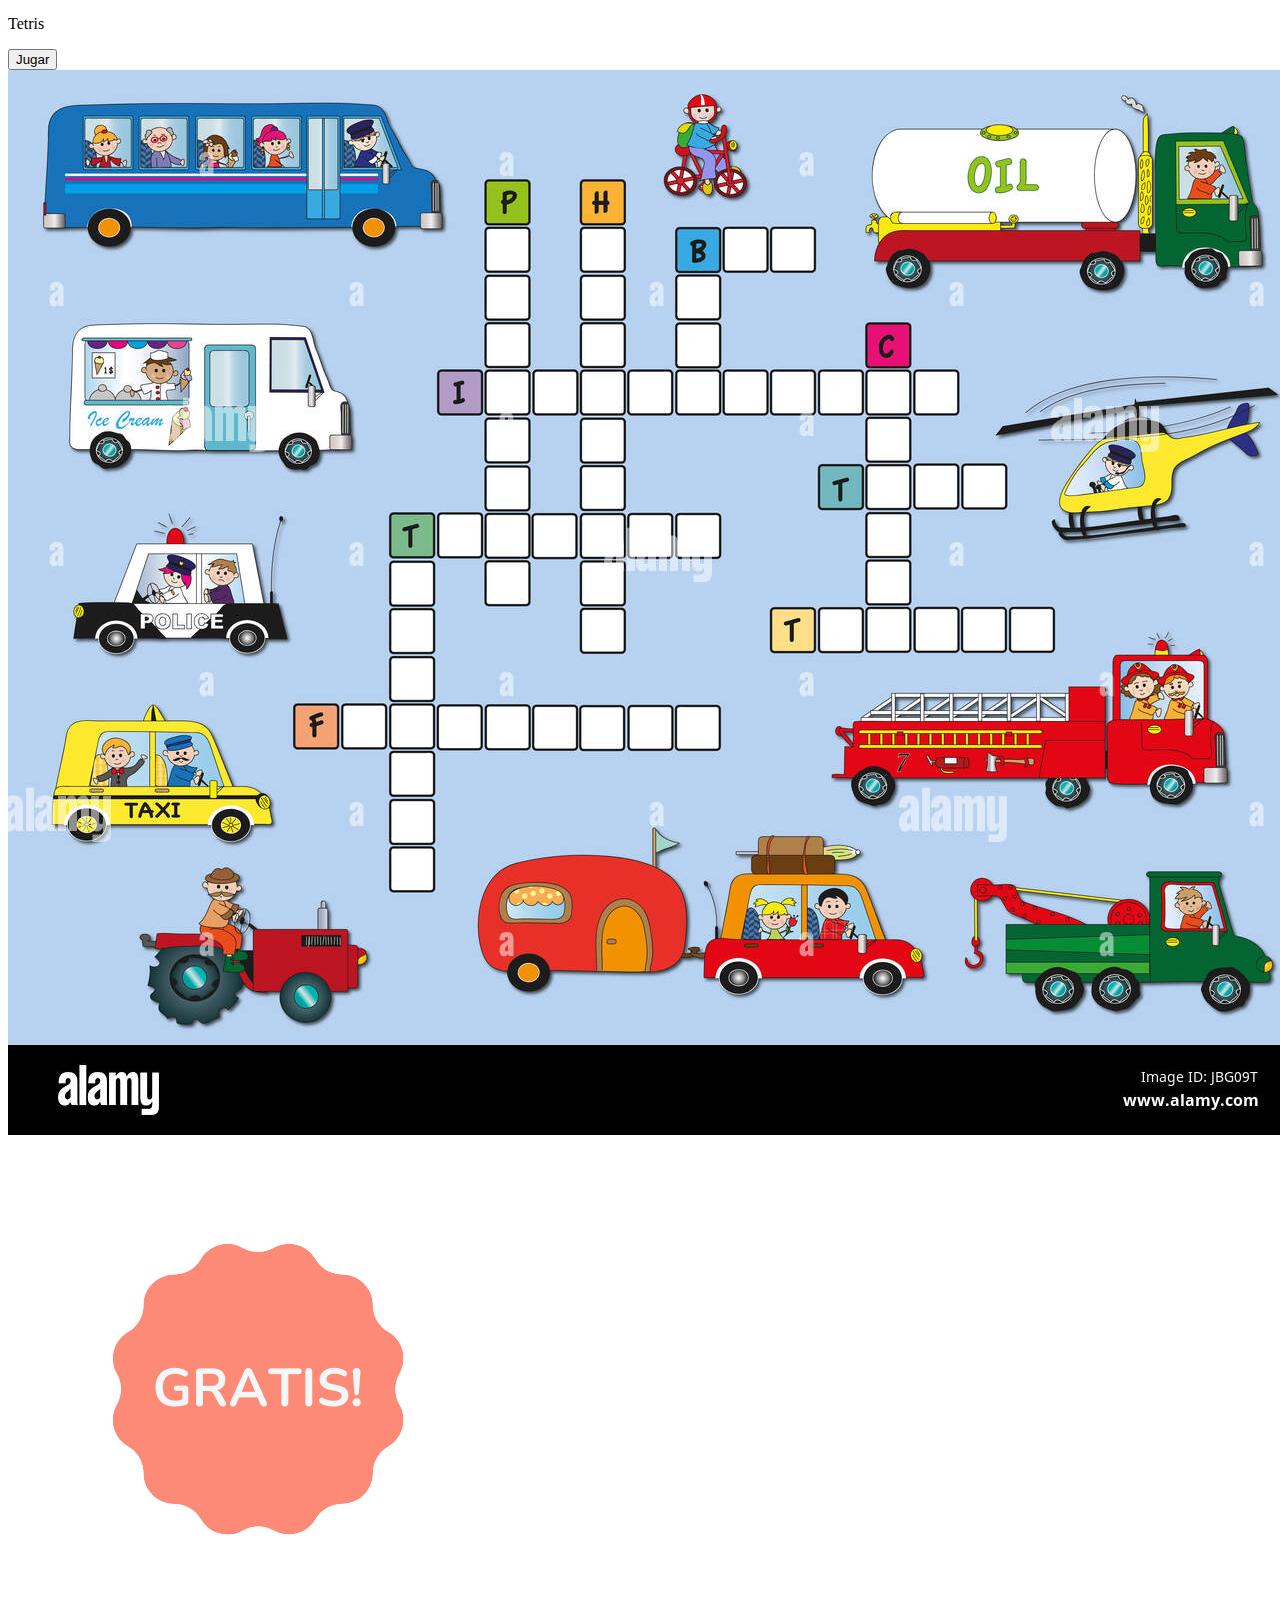
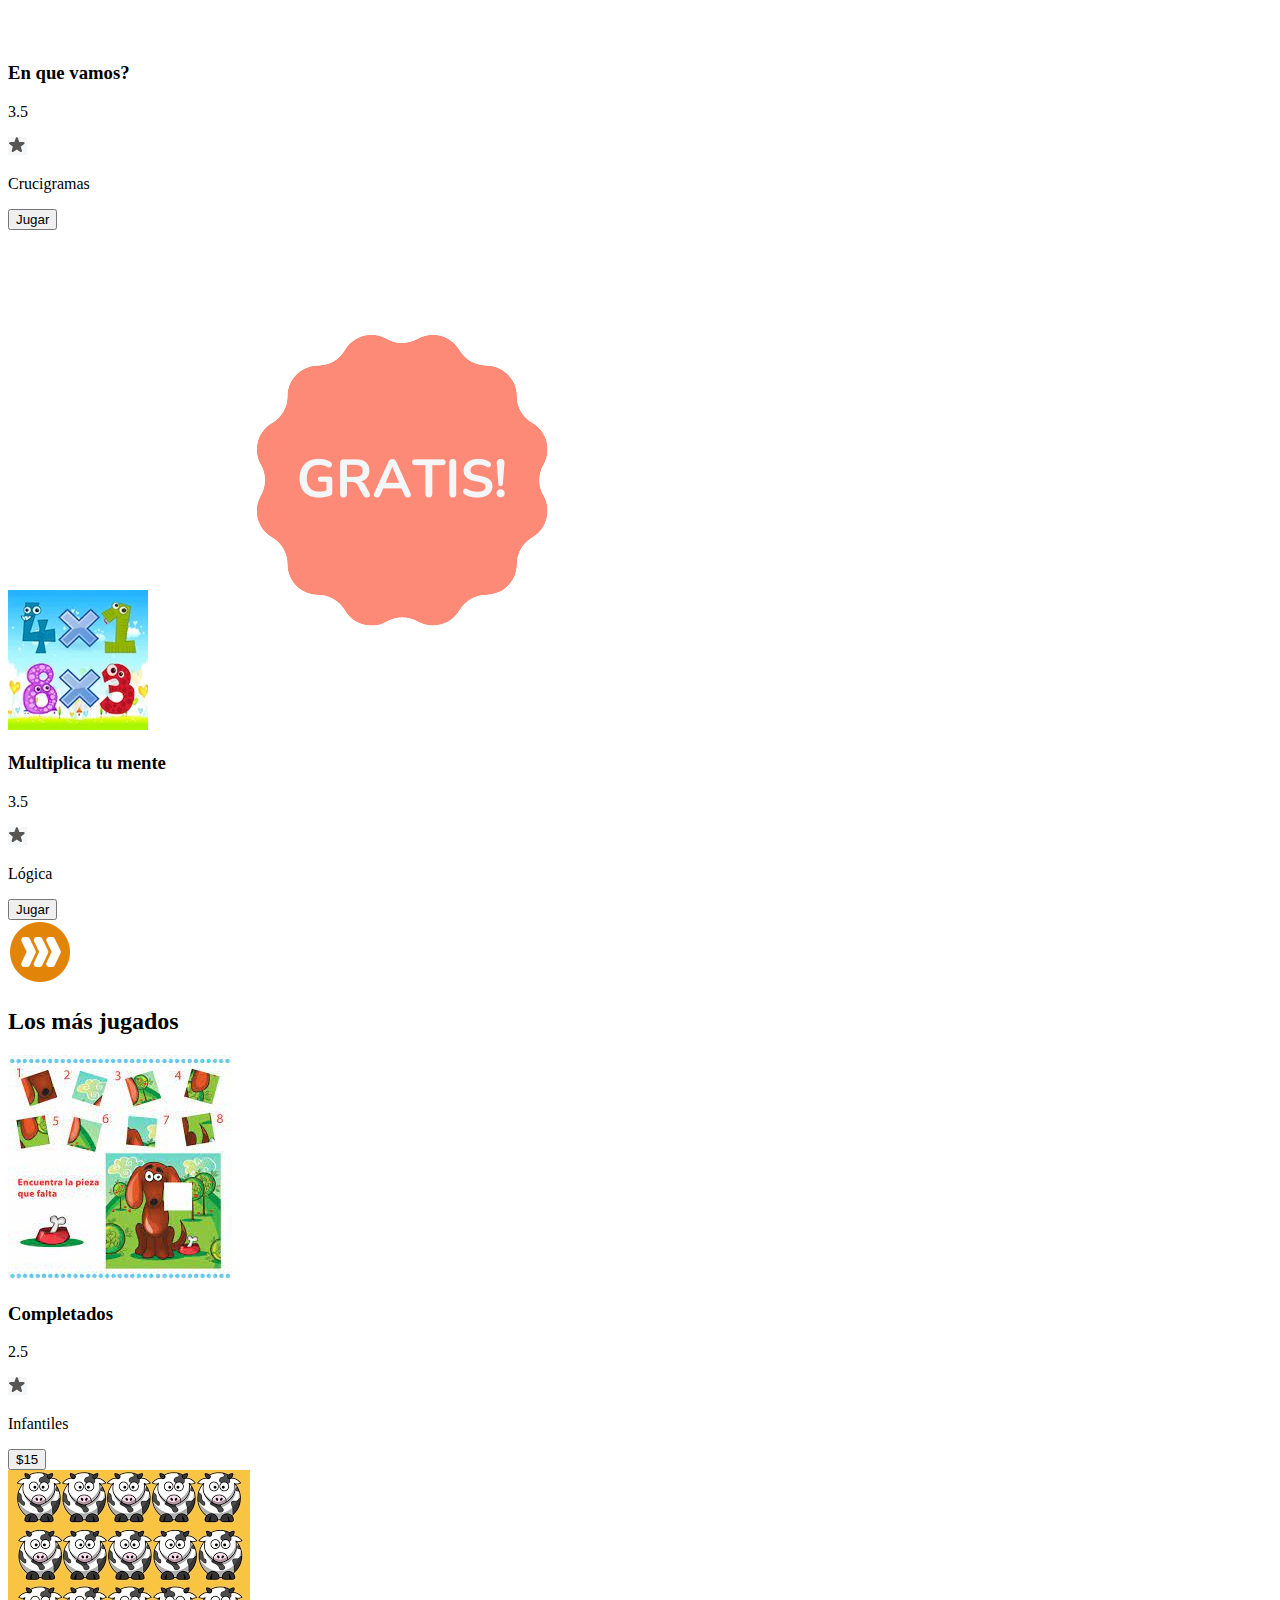
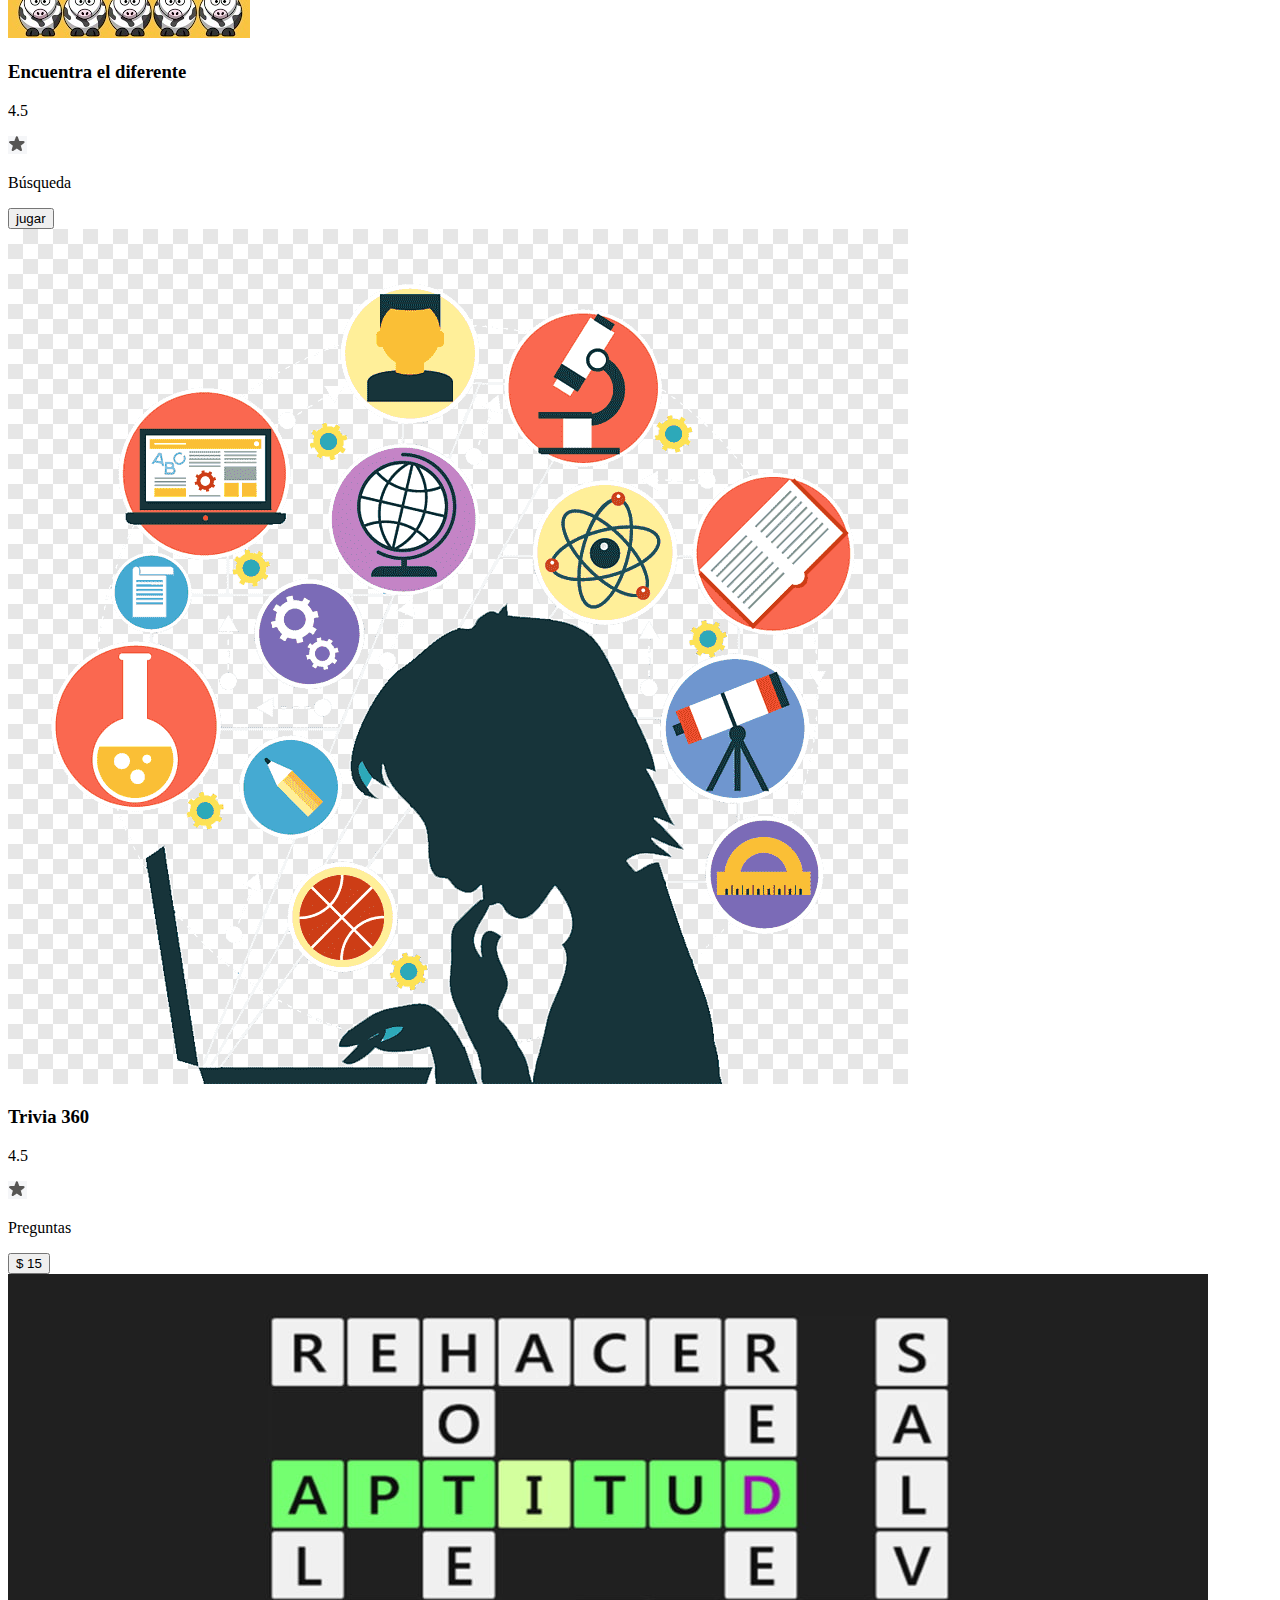
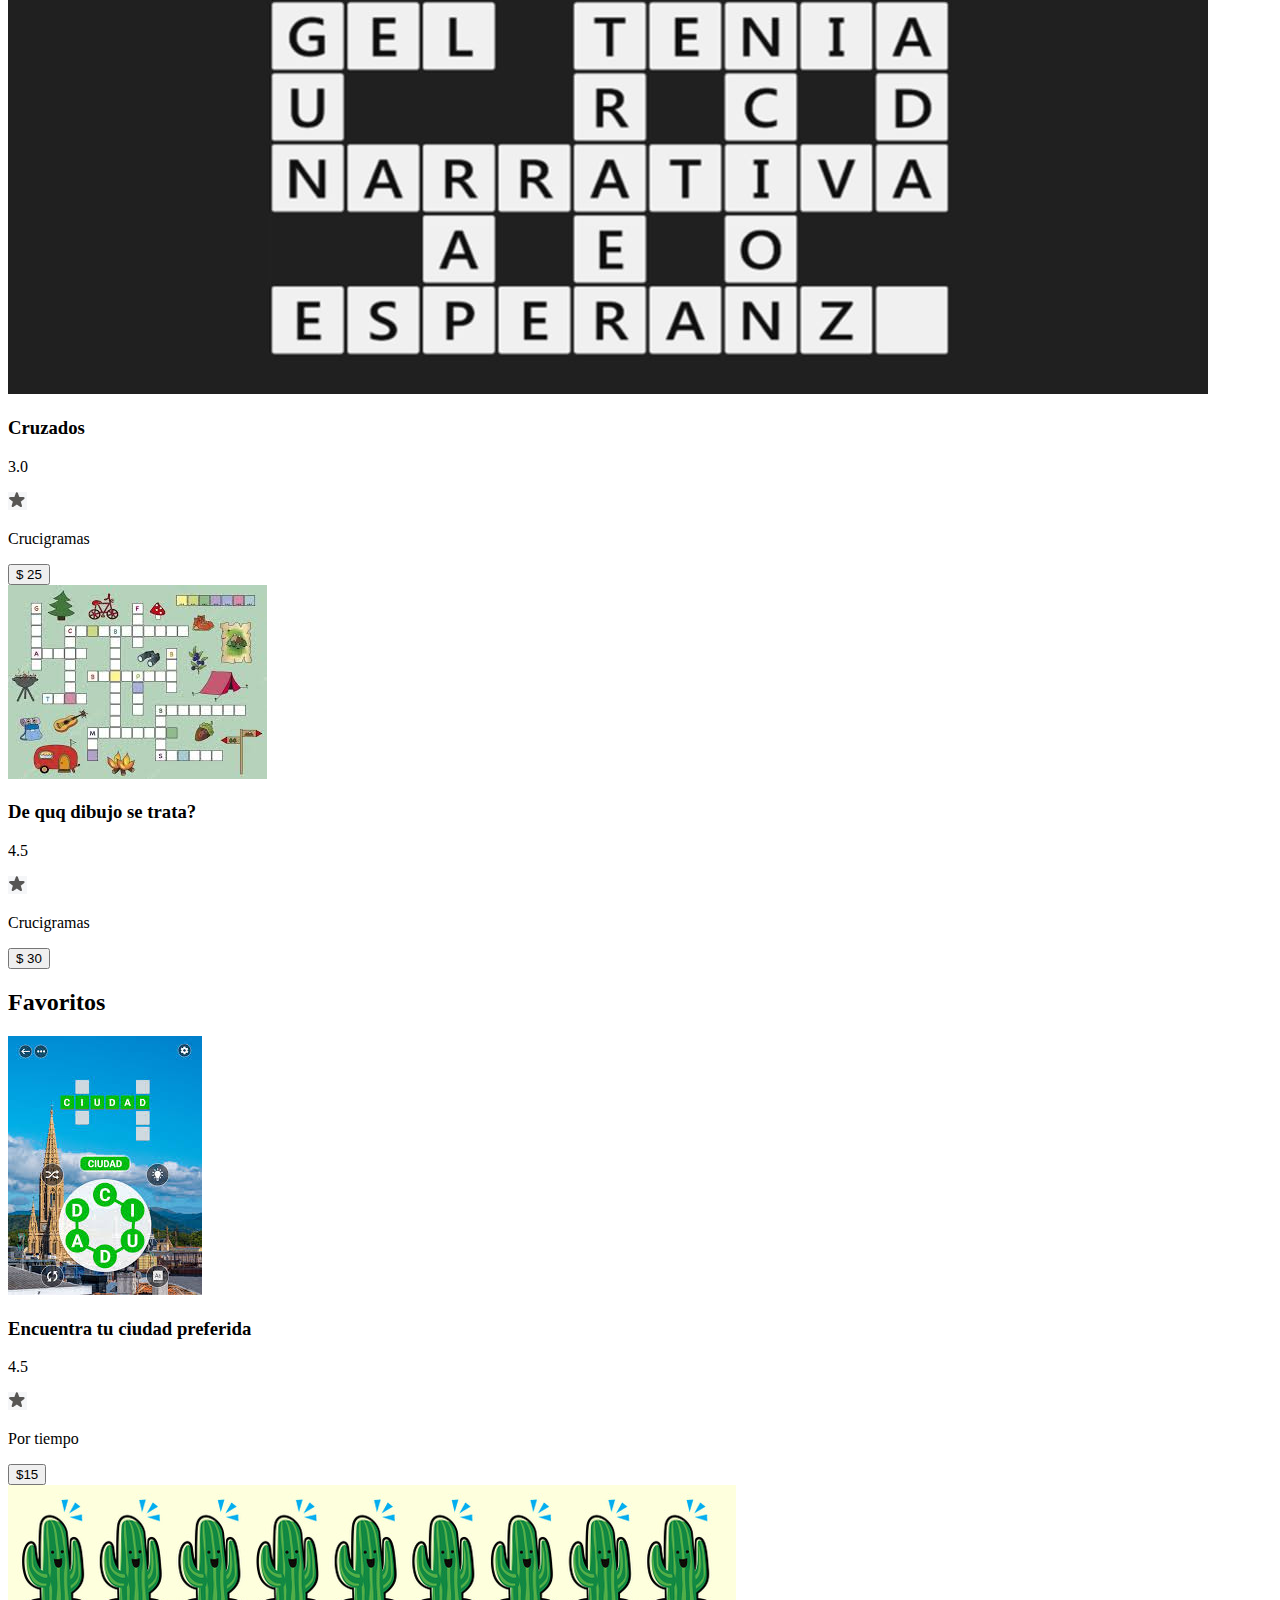
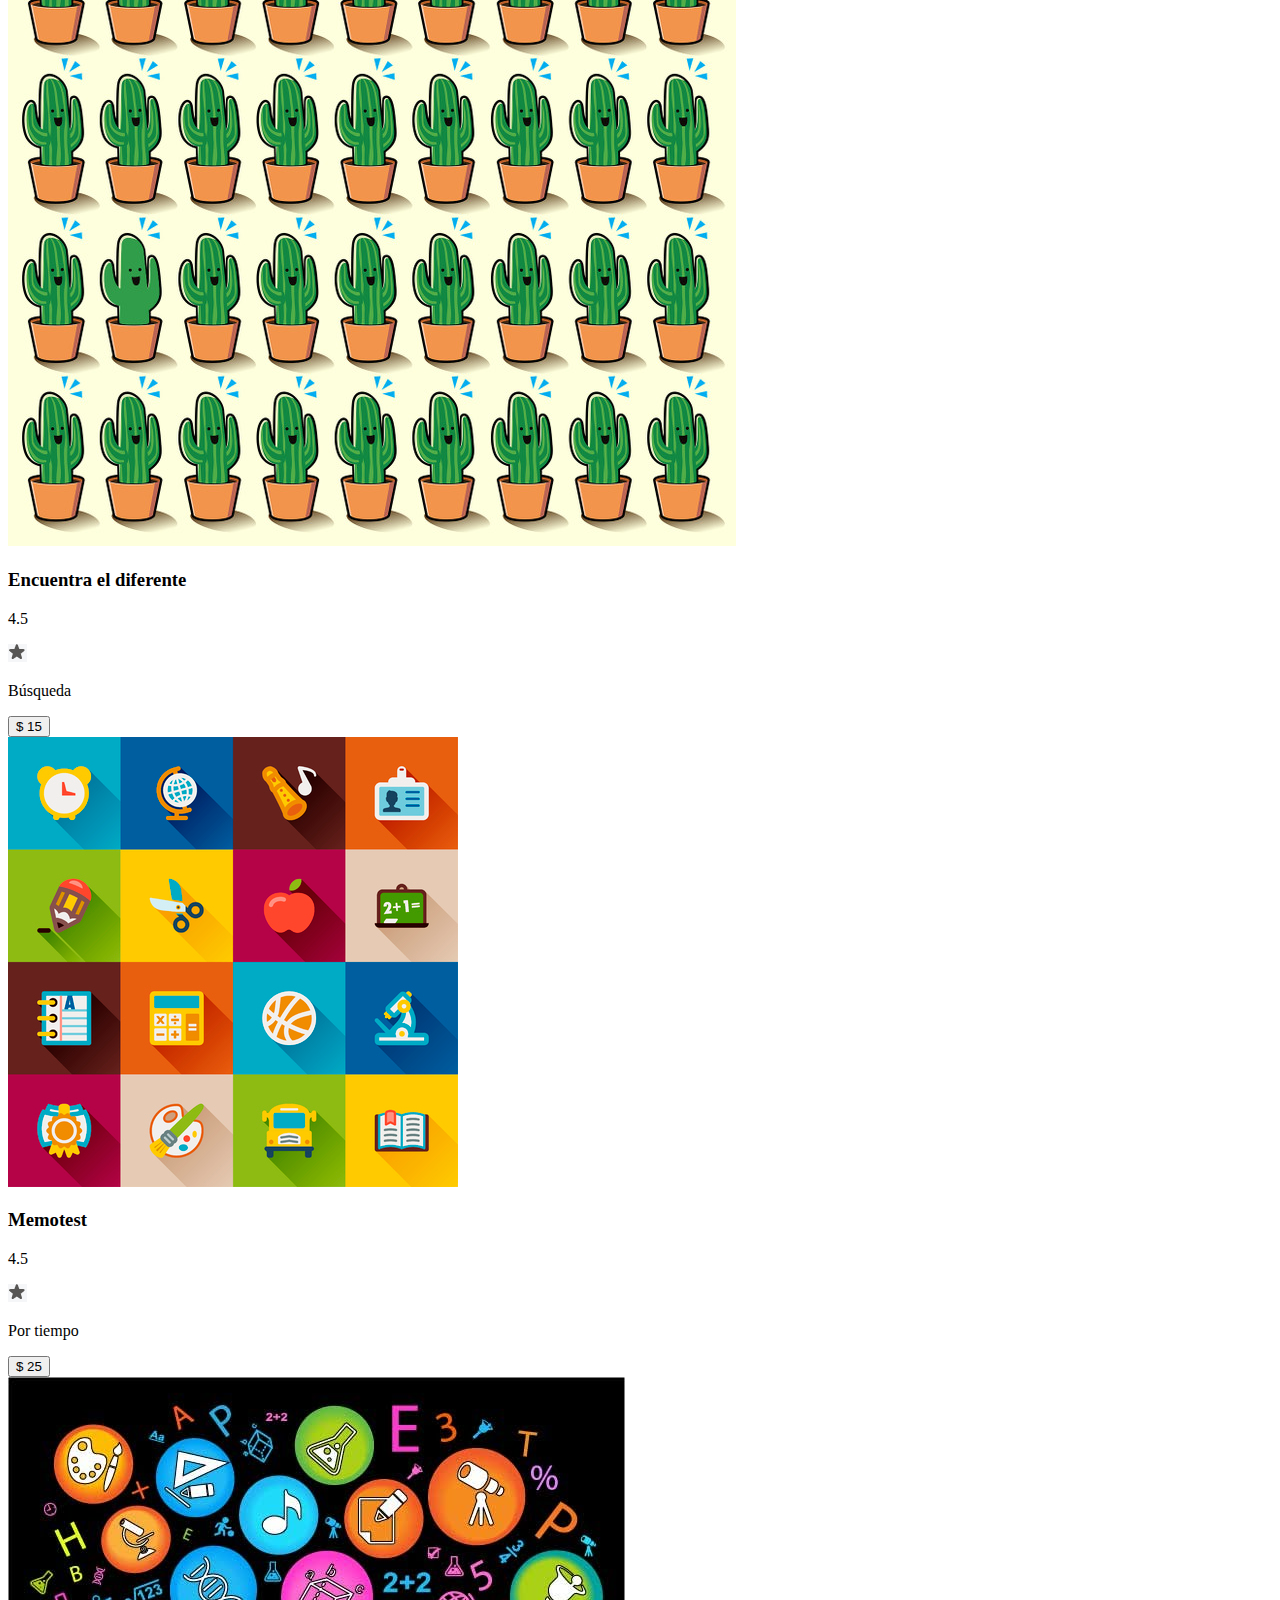
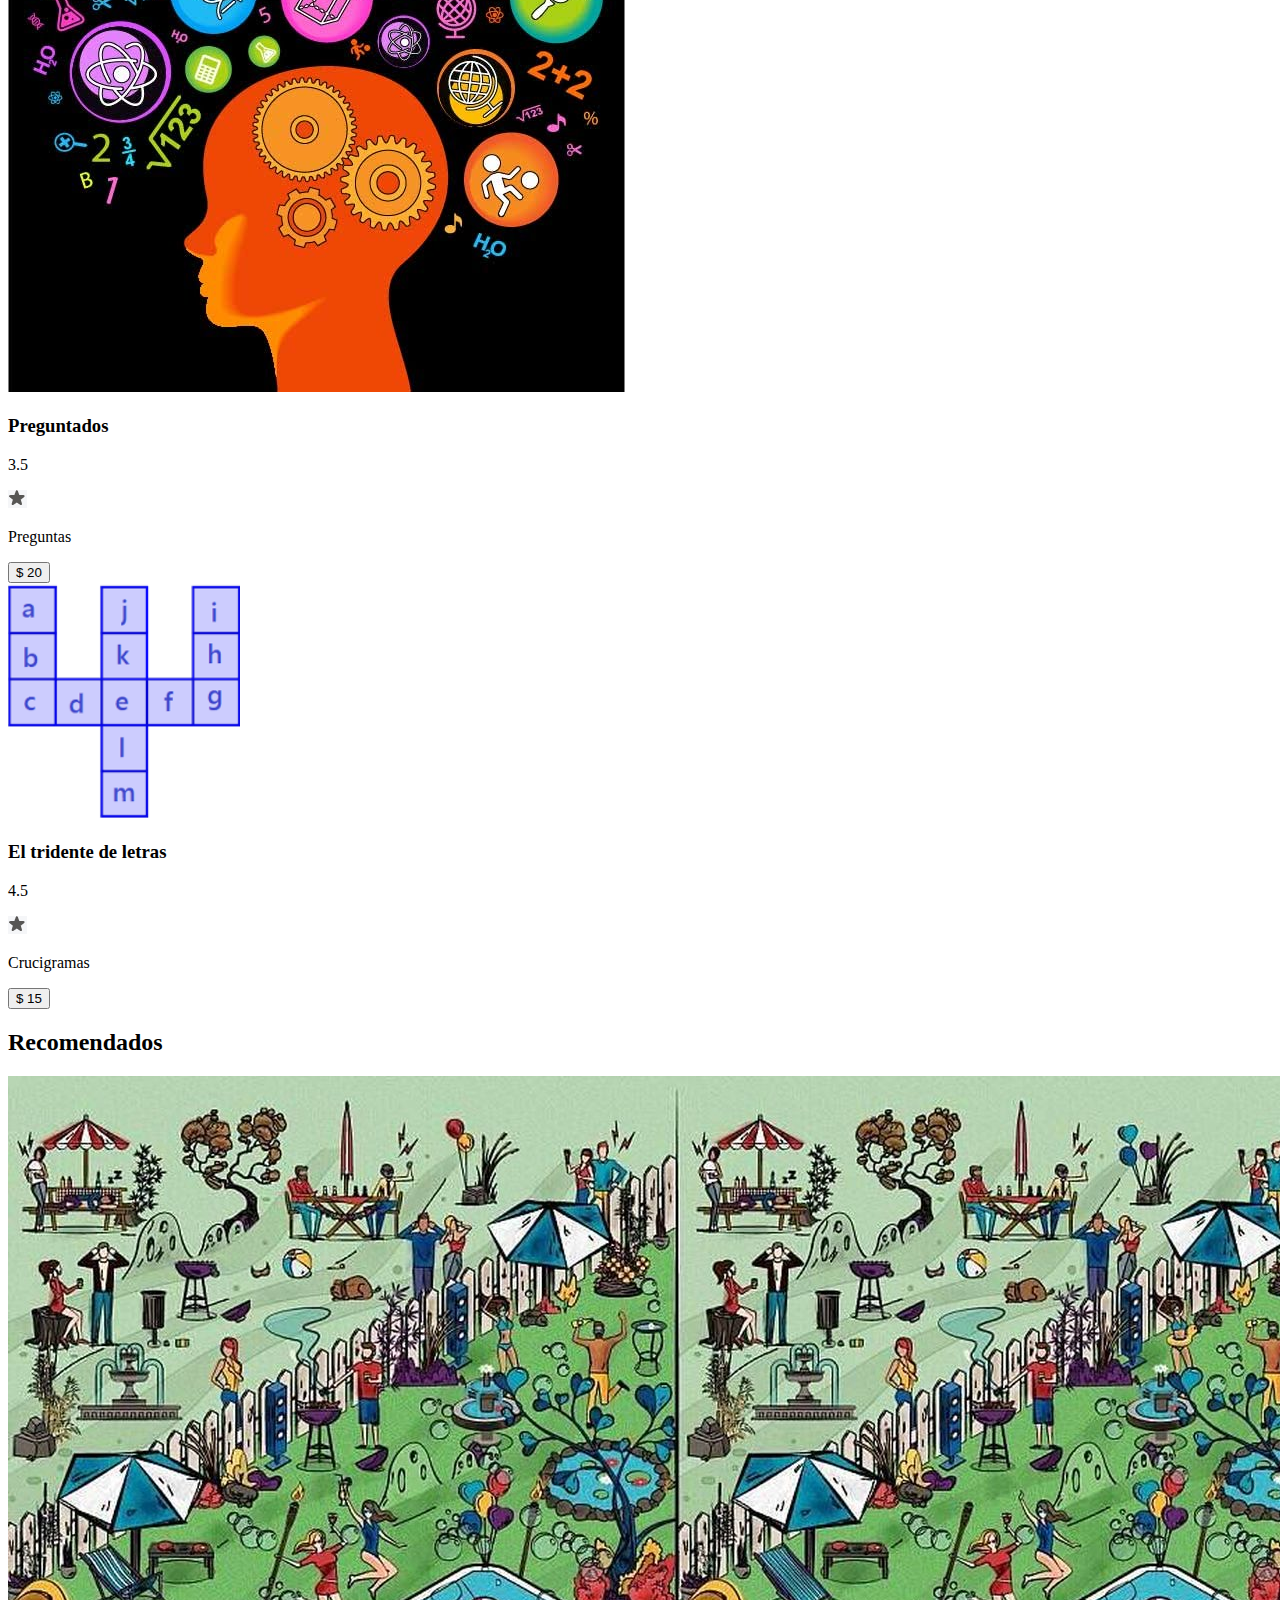
==== commit 31aceab8: "rutas" ====
--- a/TPE2/home.html
+++ b/TPE2/home.html
@@ -26,7 +26,7 @@
                 </div>
                 <div class="login-bolsa">
                     <div id="usuario" class="usuario">
-                        <img src="./IMG/iconos/usuario-de-perfil.png" alt="menu usuario">
+                        <img src="./CSS/IMG/iconos/usuario-de-perfil.png" alt="menu usuario">
                     </div>
                     <div id="popup-login" class="">
                         <div class="cerrar-popup">
@@ -81,7 +81,7 @@
                     </div>
                     <div id="conteiner-categorias" class="conteiner-categorias">
                         <div class="categoria">
-                            <img id="categorias"src="./CSS/IMG/categorias/crucigramas.png" alt="mis compras">
+                            <img id="categorias"src="./CSS/IMG/categorias/Crucigramas.png" alt="mis compras">
                             <h3>Crucigramas</h3>
                         </div>
                         <div class="categoria"> 
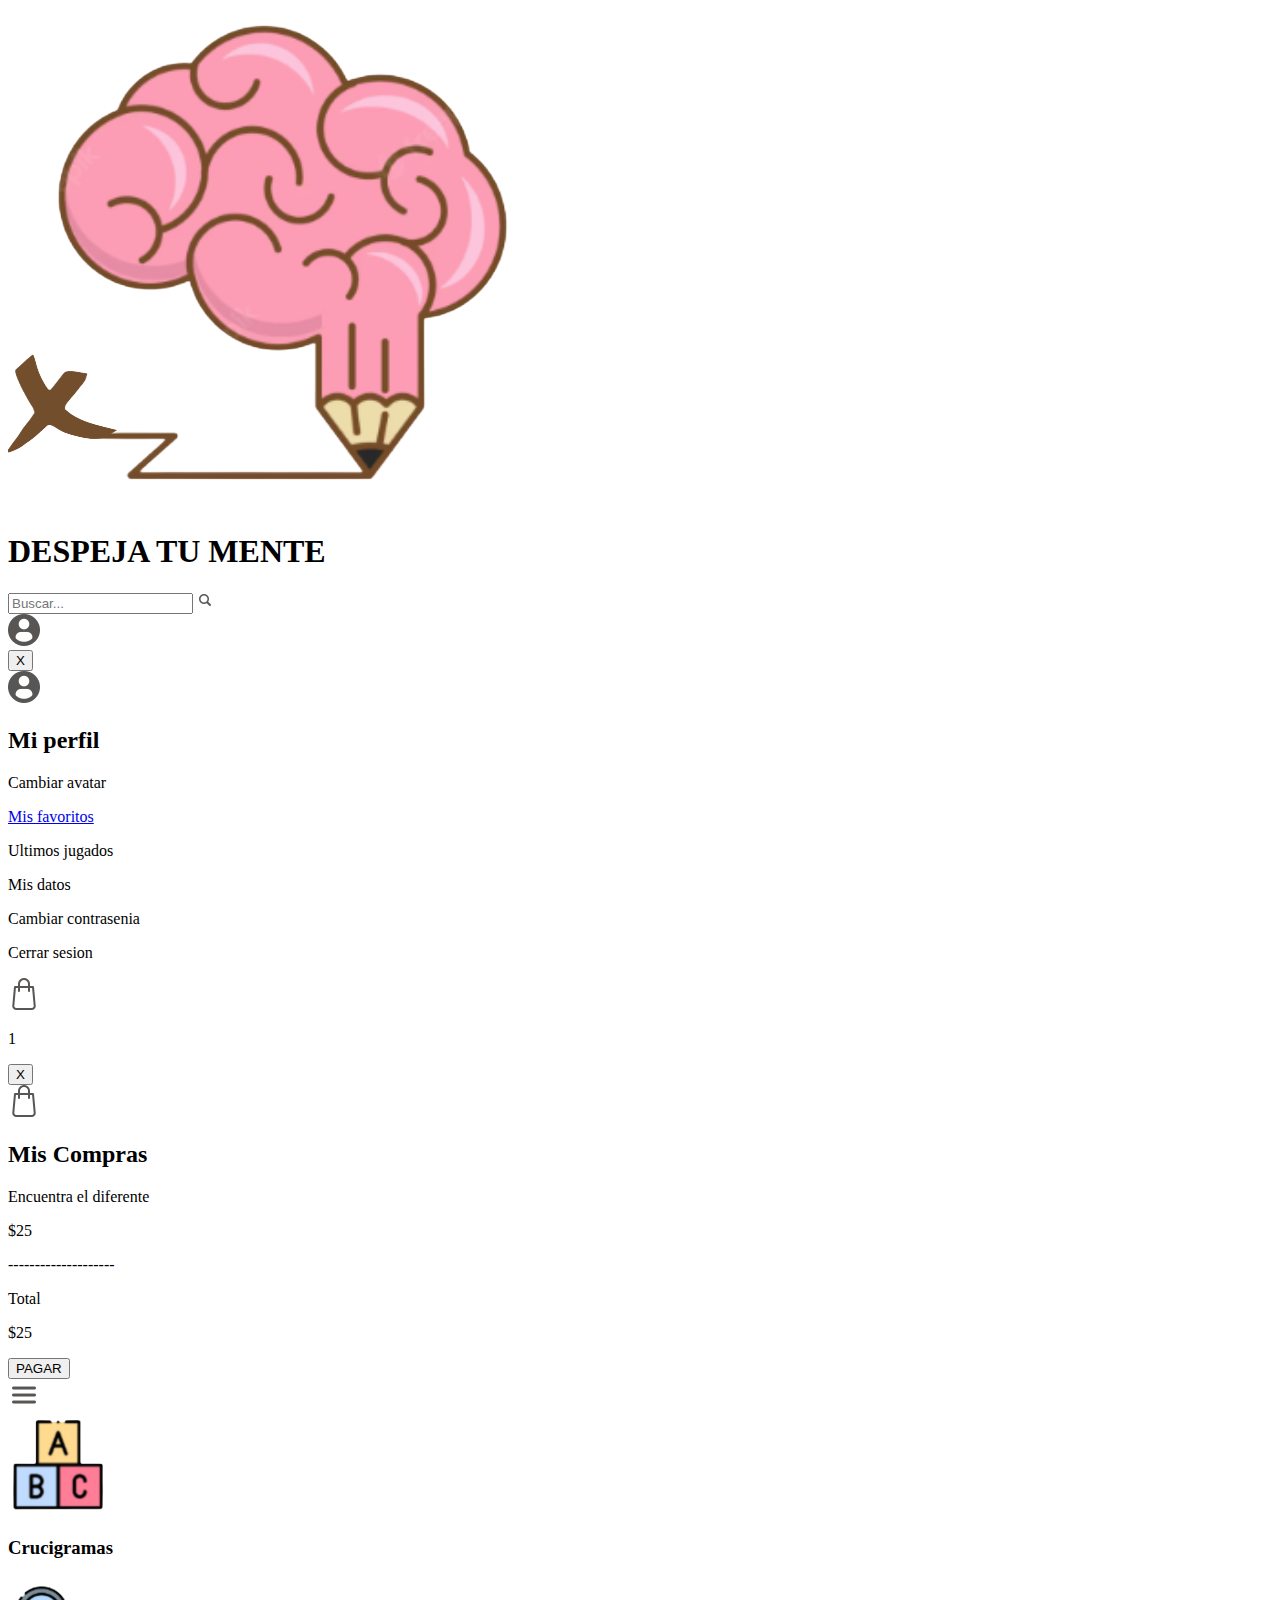
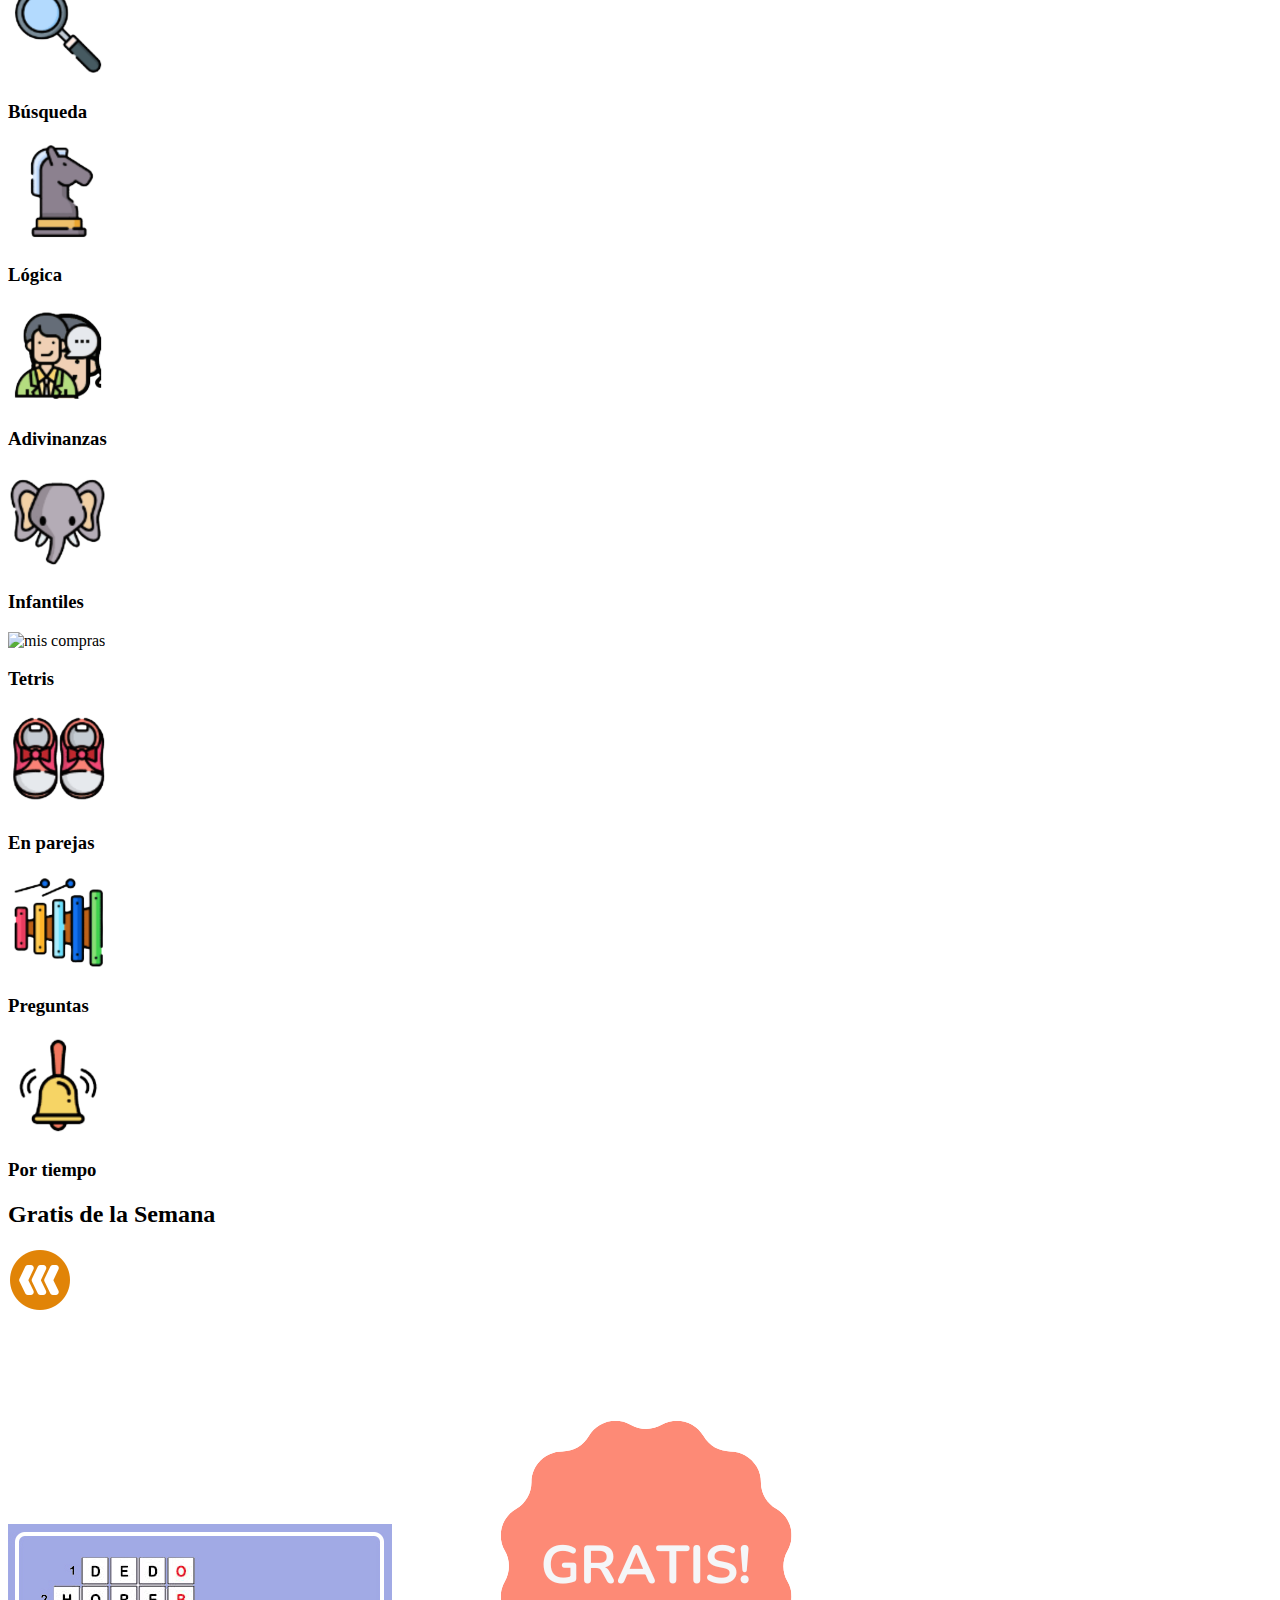
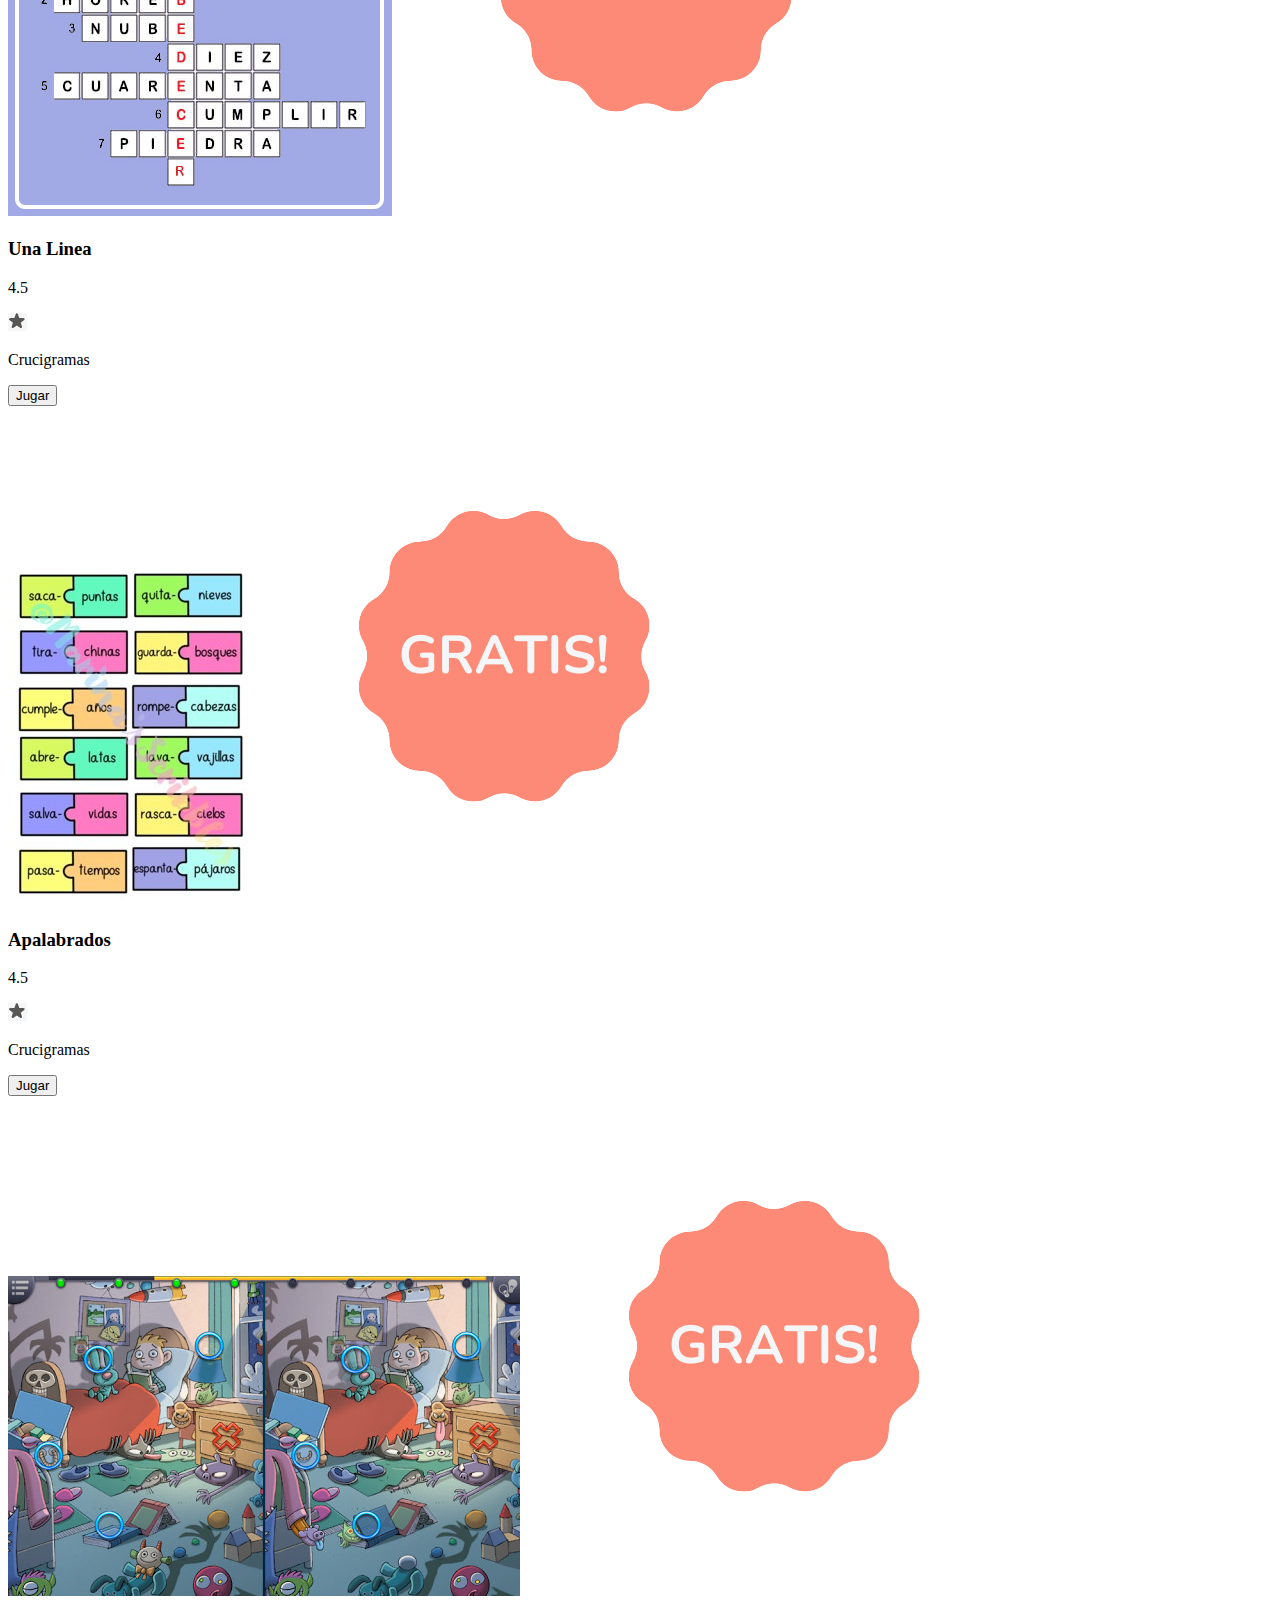
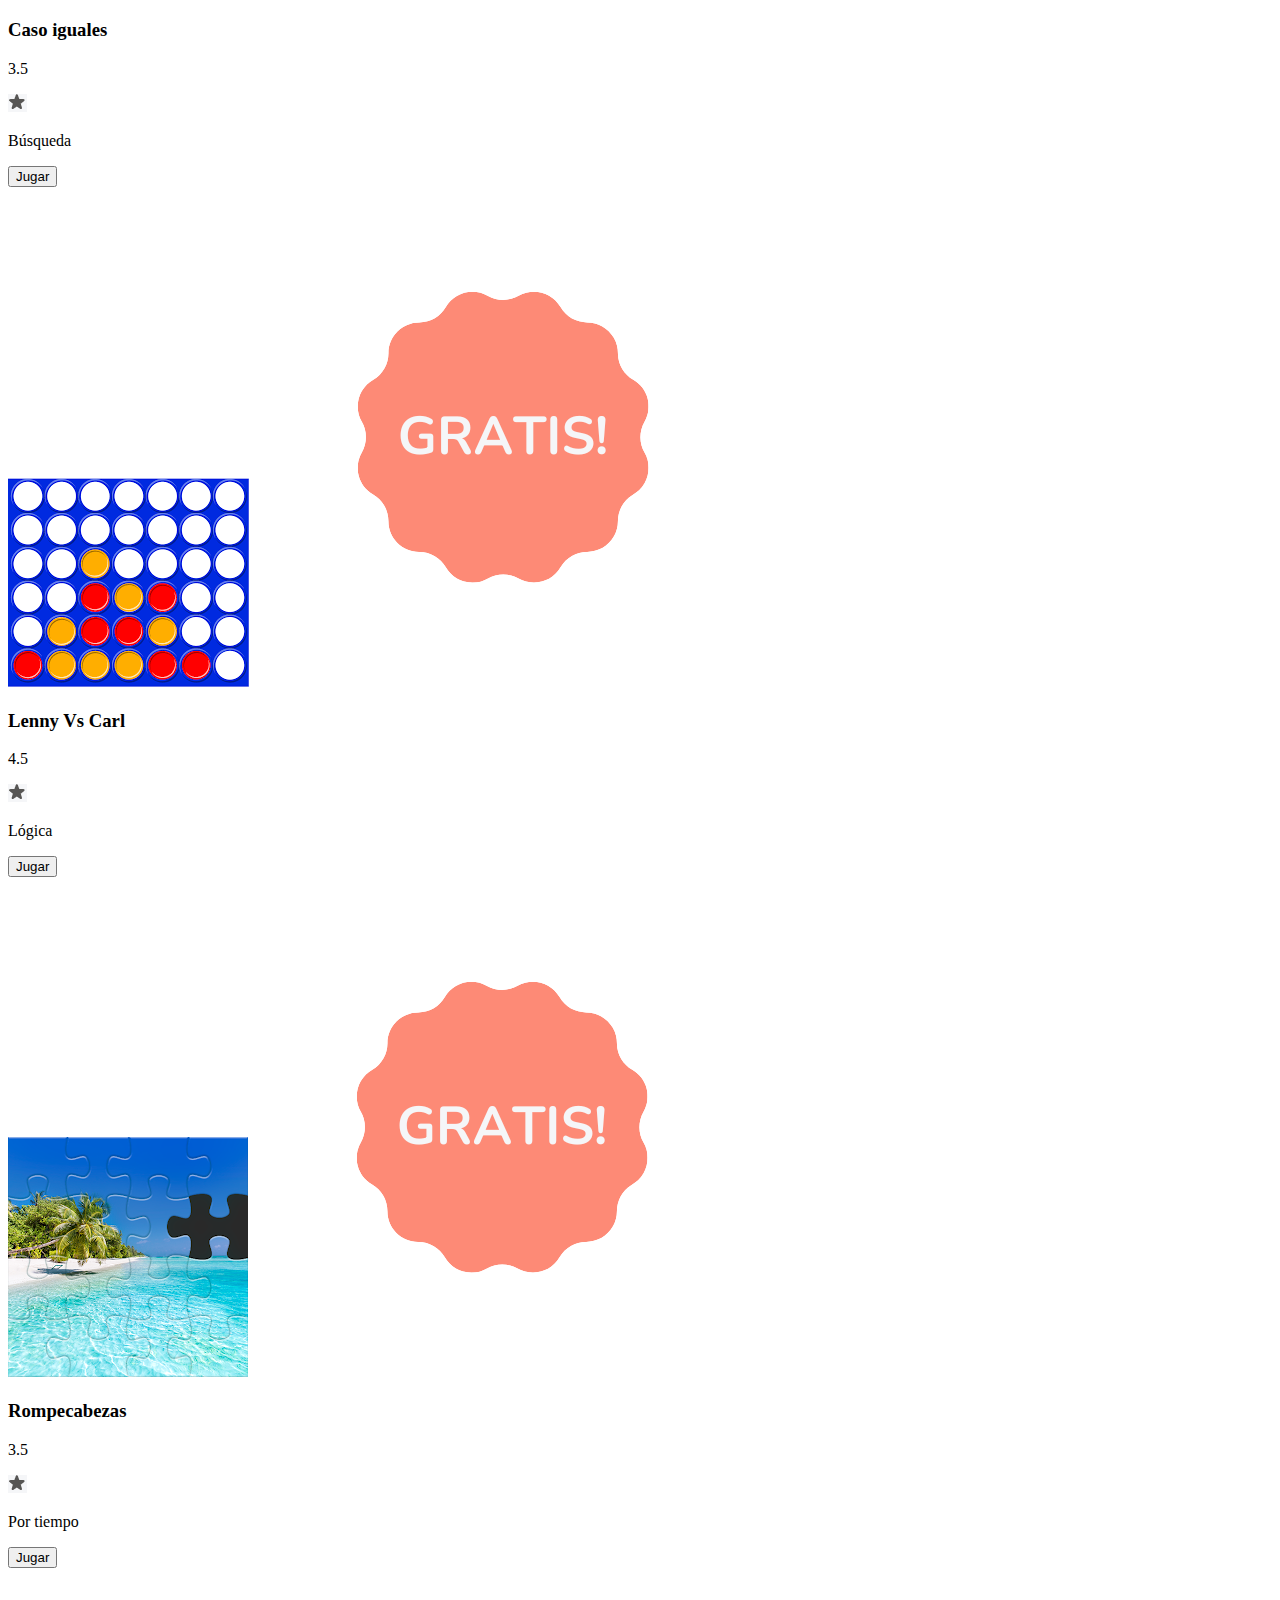
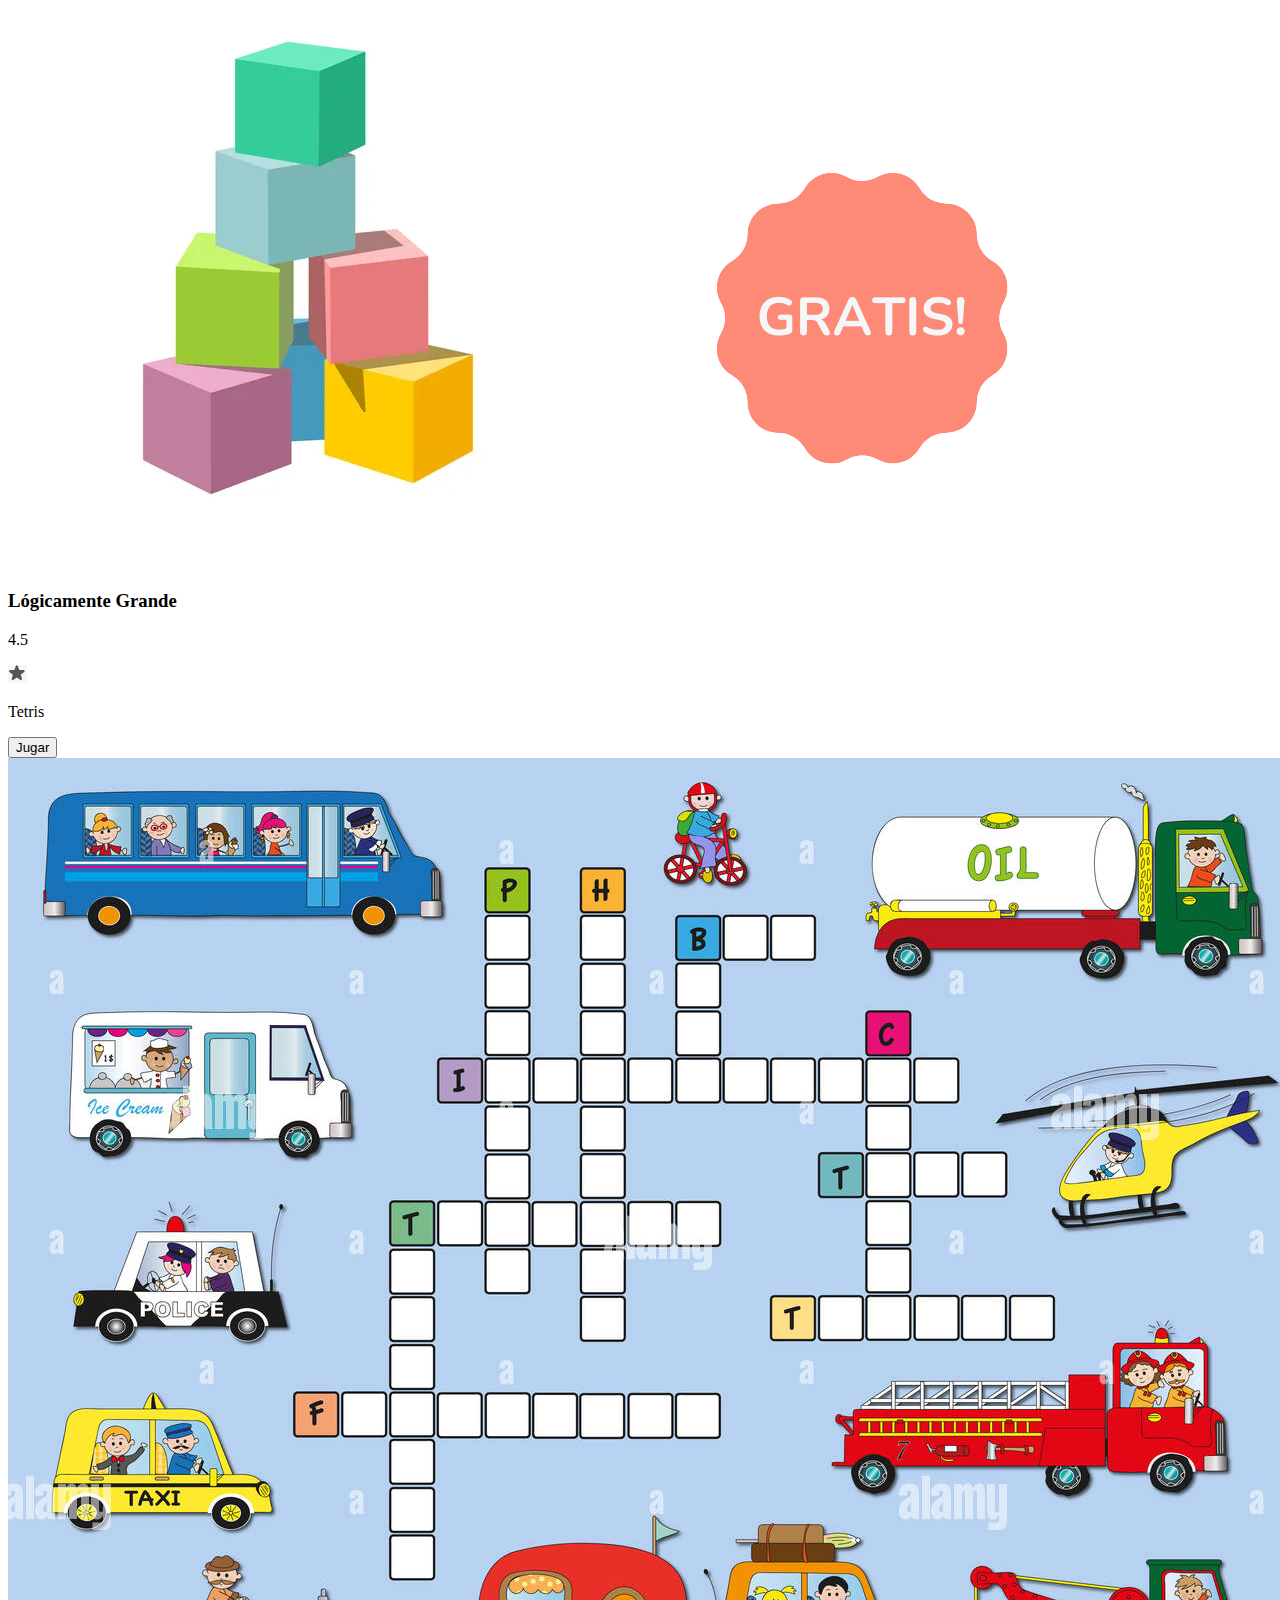
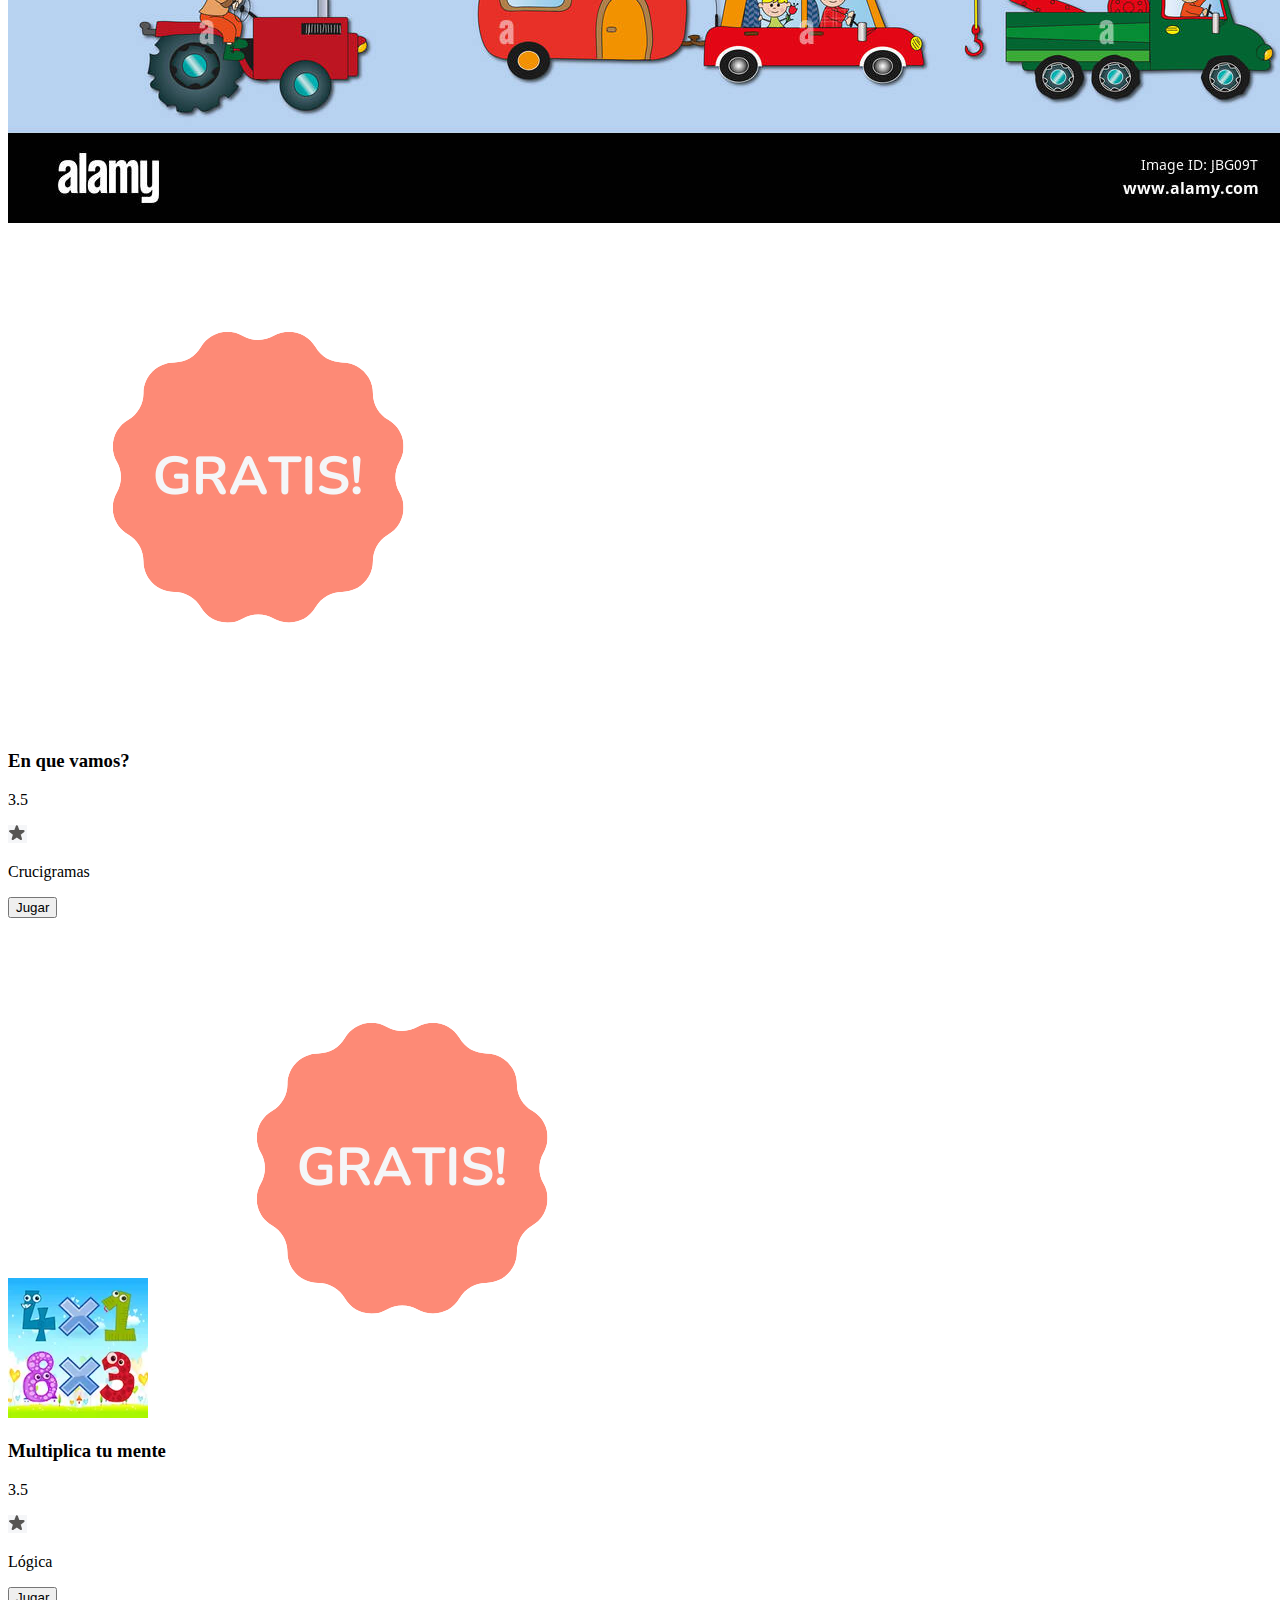
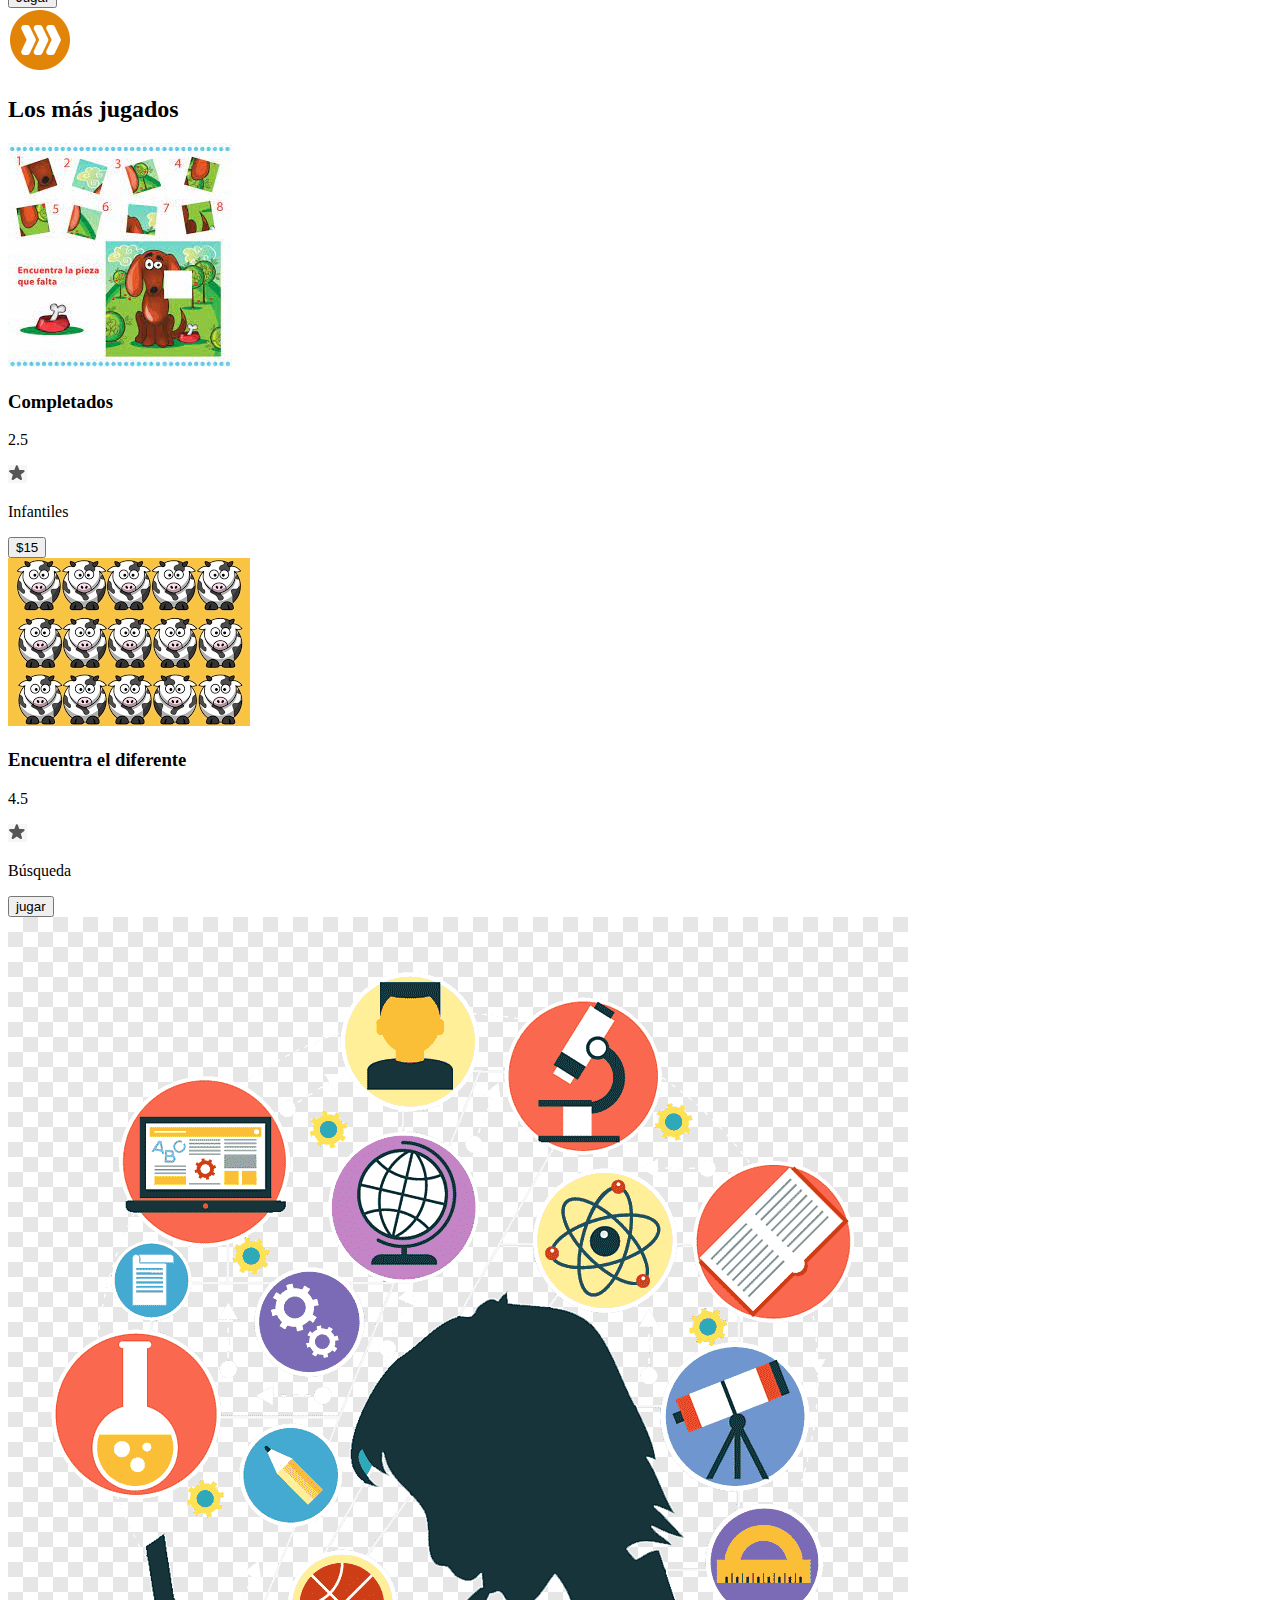
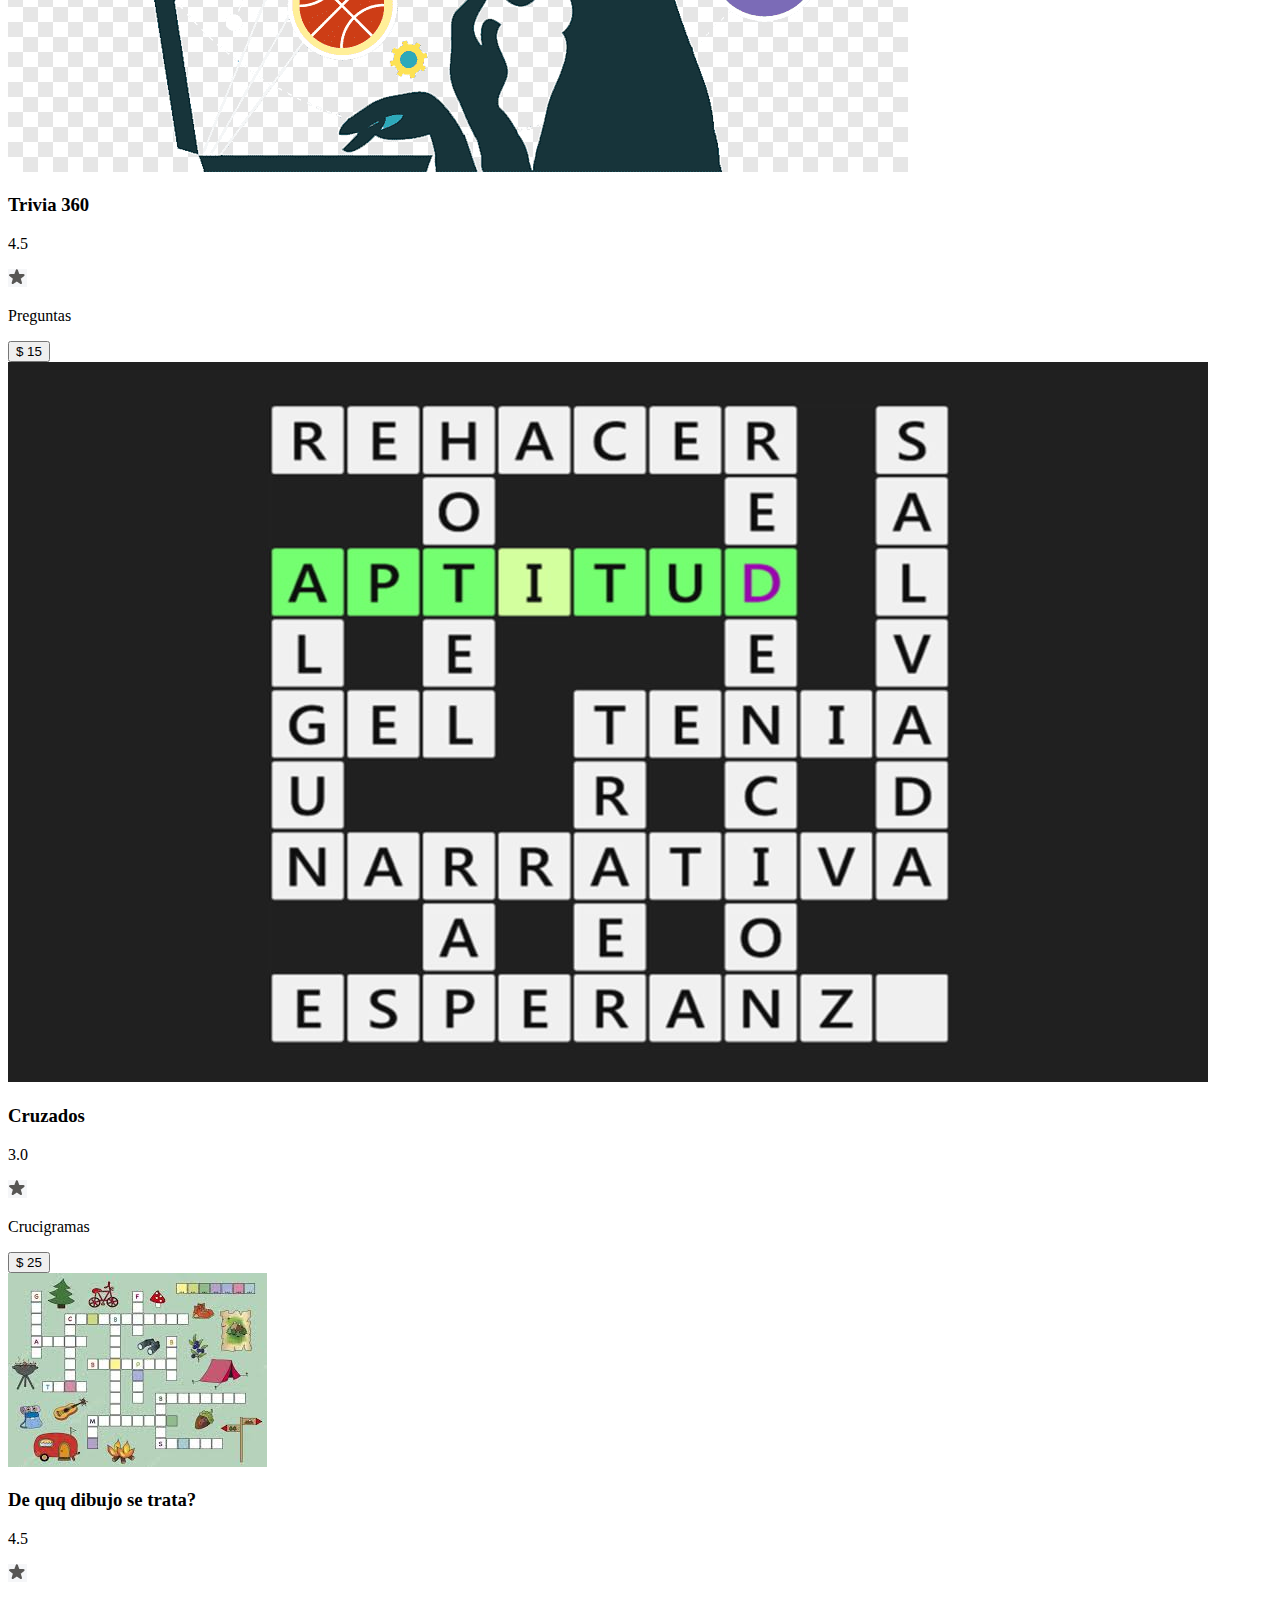
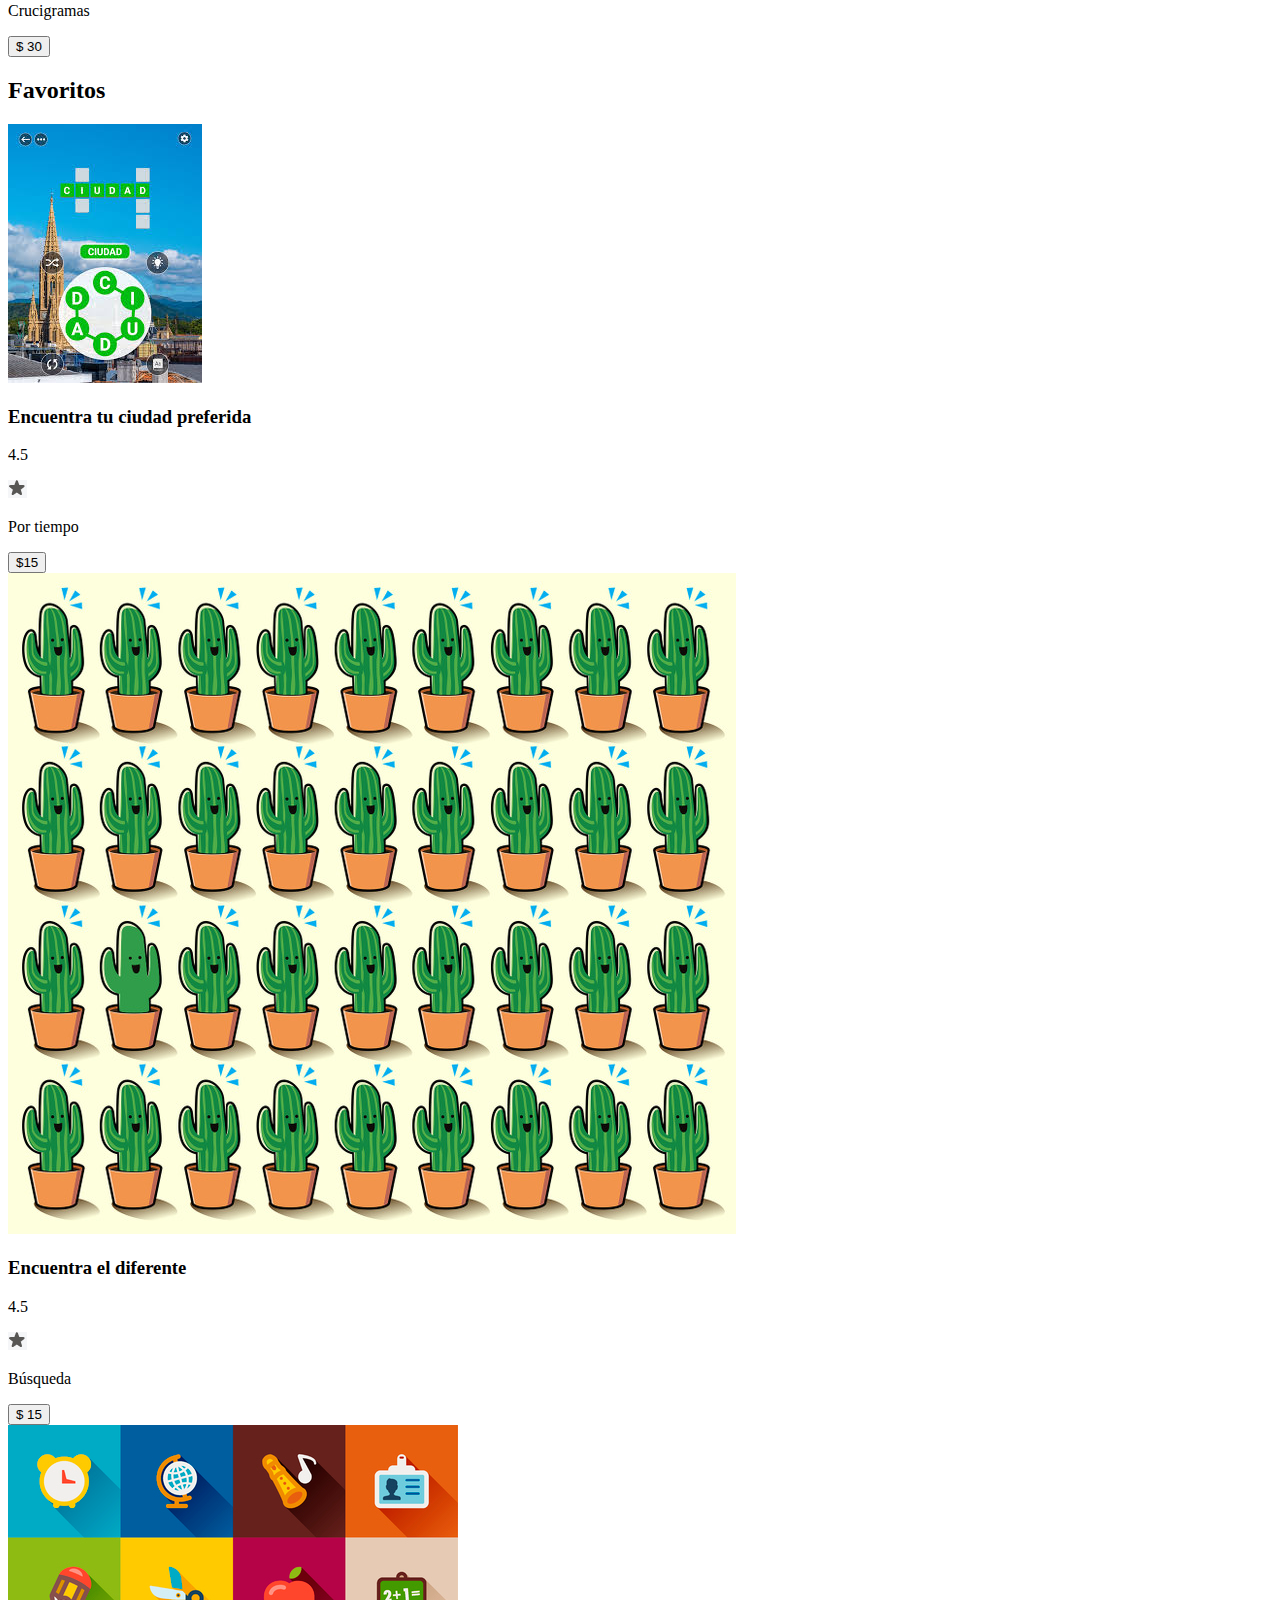
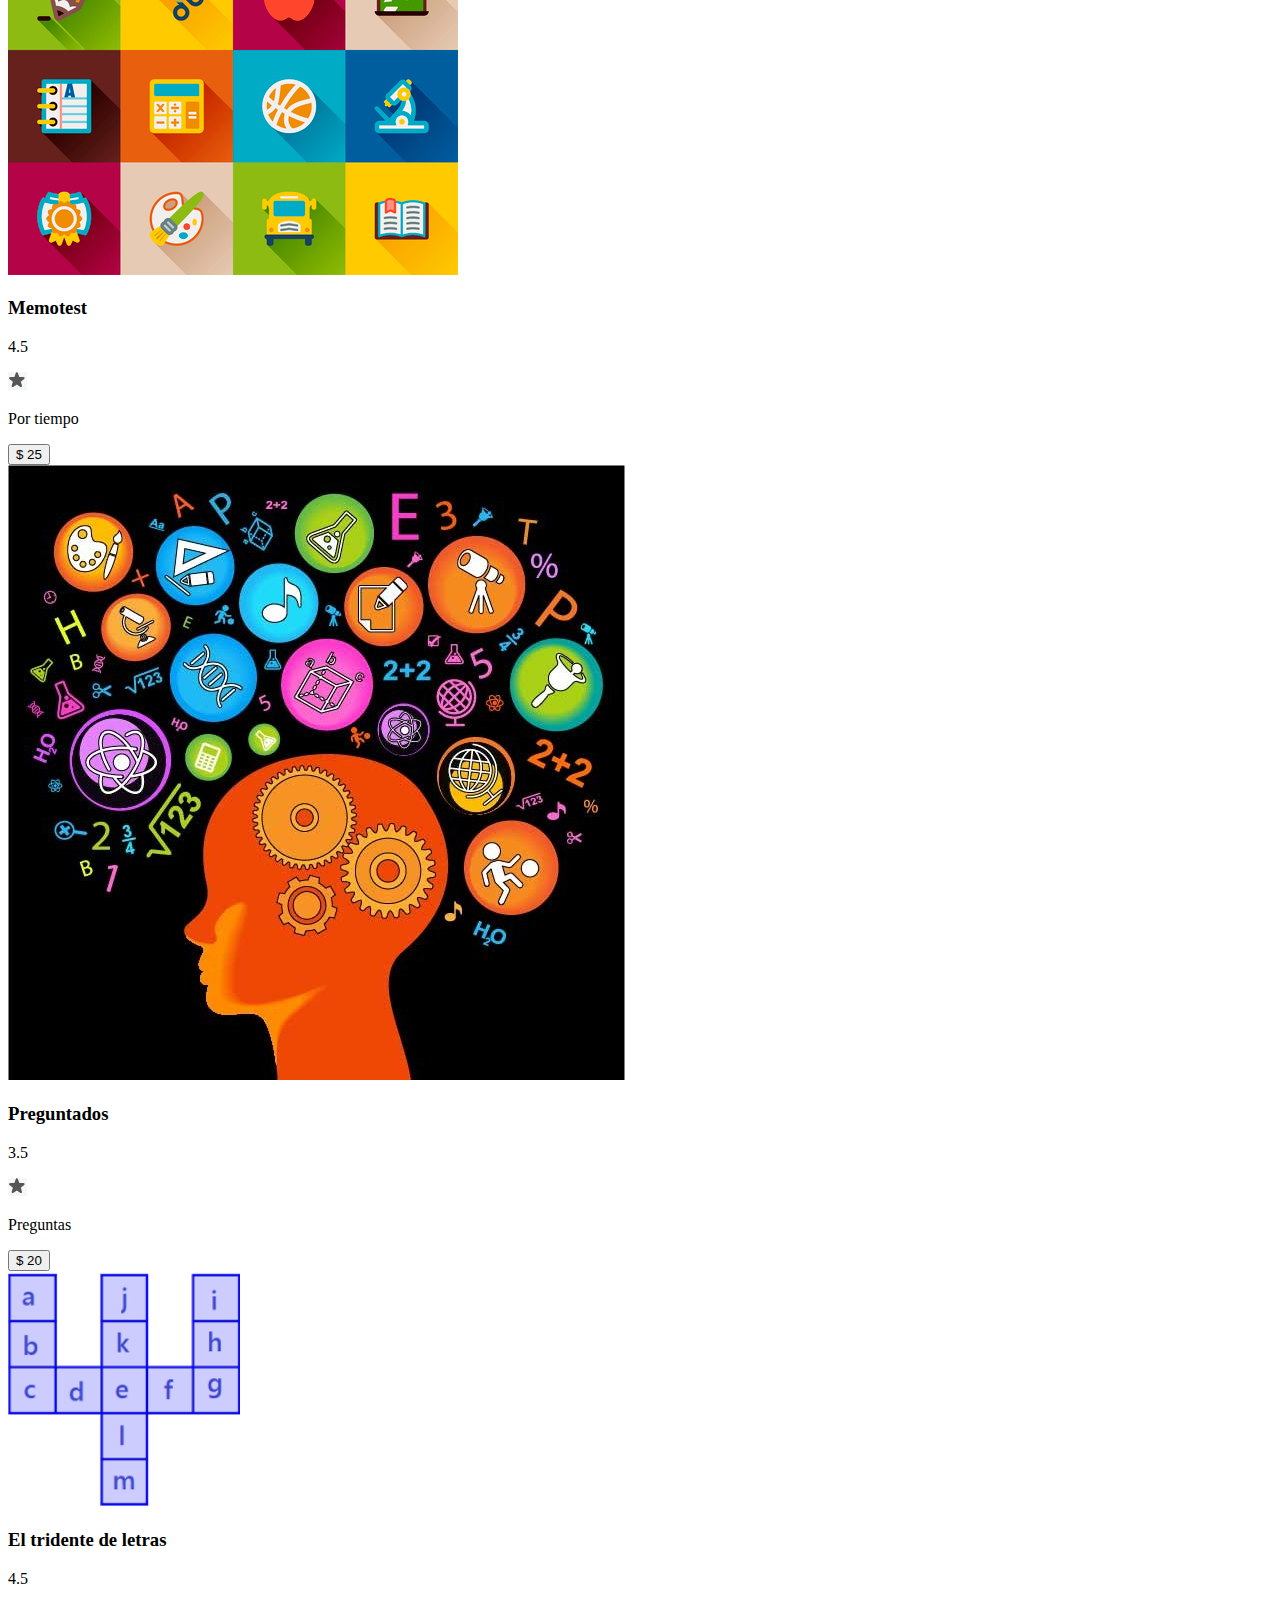
==== commit 6156e7c9: "rutas" ====
--- a/TPE2/home.html
+++ b/TPE2/home.html
@@ -81,39 +81,39 @@
                     </div>
                     <div id="conteiner-categorias" class="conteiner-categorias">
                         <div class="categoria">
-                            <img id="categorias"src="./CSS/IMG/categorias/Crucigramas.png" alt="mis compras">
+                            <img id="categorias"src="./CSS/IMG/Categorias/Crucigramas.png" alt="mis compras">
                             <h3>Crucigramas</h3>
                         </div>
                         <div class="categoria"> 
-                            <img id="categorias"src="./CSS/IMG/categorias/Busqueda.png" alt="mis compras">
+                            <img id="categorias"src="./CSS/IMG/Categorias/Busqueda.png" alt="mis compras">
                             <h3>Búsqueda</h3>
                         </div>
                         <div class="categoria">
-                            <img id="categorias" src="./CSS/IMG/categorias/Logica.png" alt="mis compras">
+                            <img id="categorias" src="./CSS/IMG/Categorias/Logica.png" alt="mis compras">
                             <h3>Lógica</h3>
                         </div>
                         <div class="categoria">                
-                            <img id="categorias"src="./CSS/IMG/categorias/Adivinanza.png" alt="mis compras">
+                            <img id="categorias"src="./CSS/IMG/Categorias/Adivinanza.png" alt="mis compras">
                             <h3>Adivinanzas</h3>
                         </div>
                         <div class="categoria">
-                            <img id="categorias" src="./CSS/IMG/categorias/Infantiles.png" alt="mis compras">
+                            <img id="categorias" src="./CSS/IMG/Categorias/Infantiles.png" alt="mis compras">
                             <h3>Infantiles</h3>
                         </div>
                         <div class="categoria">
-                            <img id="categorias" src="./CSS/IMG/categorias/tetris.png" alt="mis compras">
+                            <img id="categorias" src="./CSS/IMG/Categorias/tetris.png" alt="mis compras">
                             <h3>Tetris</h3>
                         </div>
                         <div class="categoria">
-                            <img id="categorias" src="./CSS/IMG/categorias/En pareja.png" alt="mis compras">
+                            <img id="categorias" src="./CSS/IMG/Categorias/En pareja.png" alt="mis compras">
                             <h3>En parejas</h3>
                         </div>
                         <div class="categoria">
-                            <img id="categorias" src="./CSS/IMG/categorias/Preguntas.png" alt="mis compras">
+                            <img id="categorias" src="./CSS/IMG/Categorias/Preguntas.png" alt="mis compras">
                             <h3>Preguntas</h3>
                         </div>
                         <div class="categoria">
-                            <img id="categorias" src="./CSS/IMG/categorias/Por tiempo.png" alt="mis compras">
+                            <img id="categorias" src="./CSS/IMG/Categorias/Por tiempo.png" alt="mis compras">
                             <h3>Por tiempo</h3>
                         </div>
                     </div>
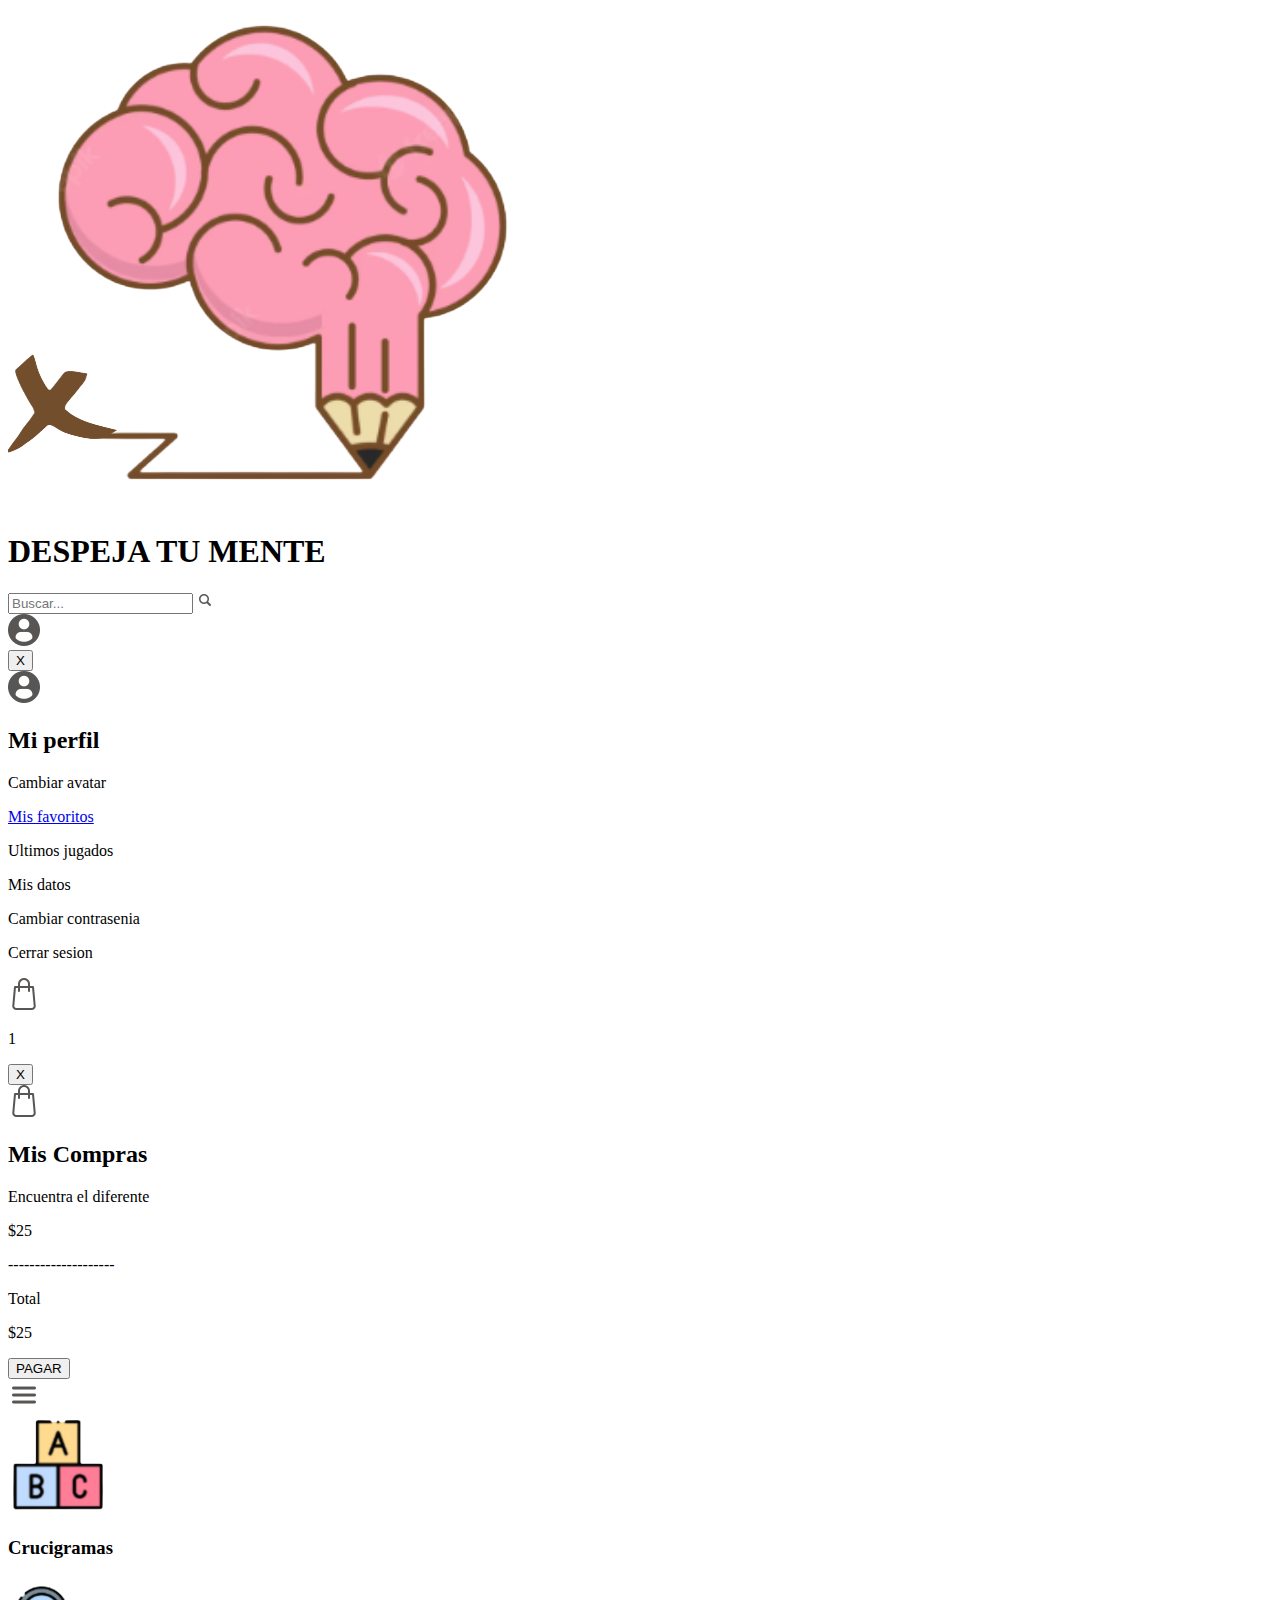
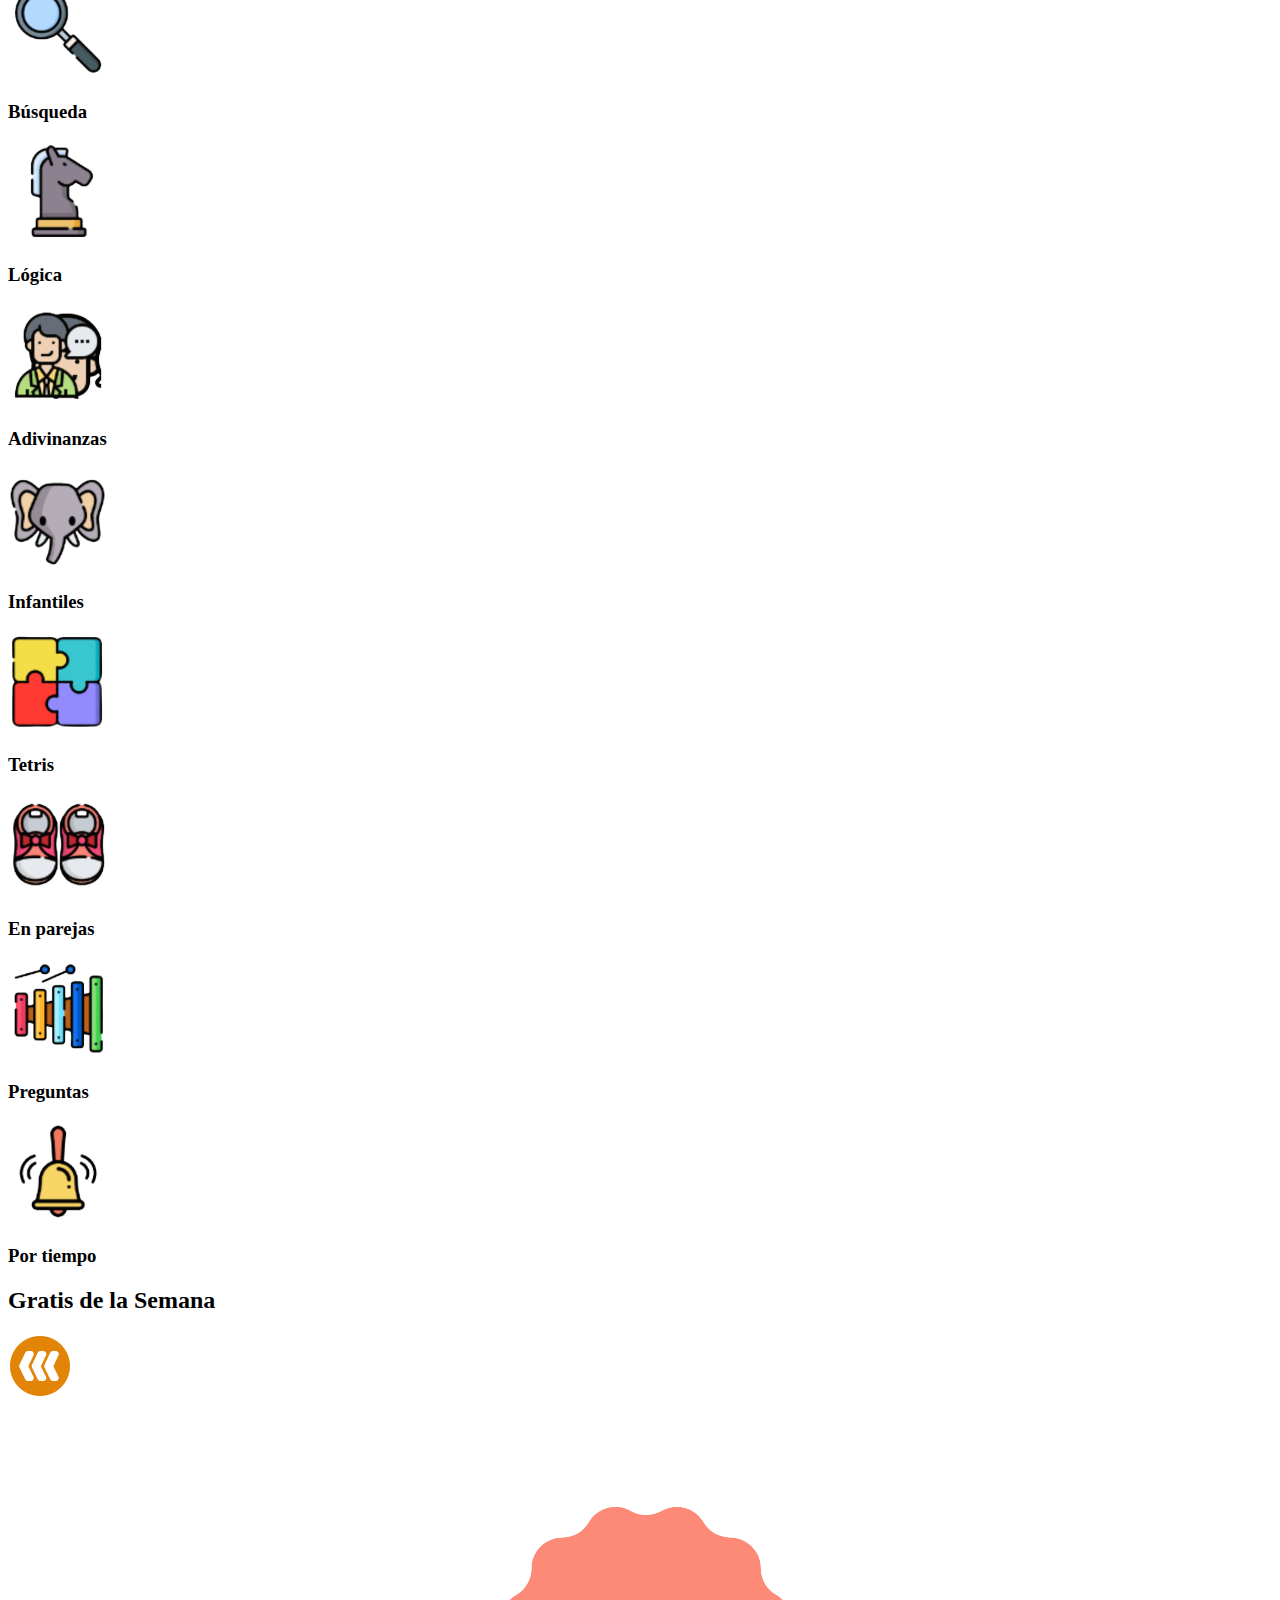
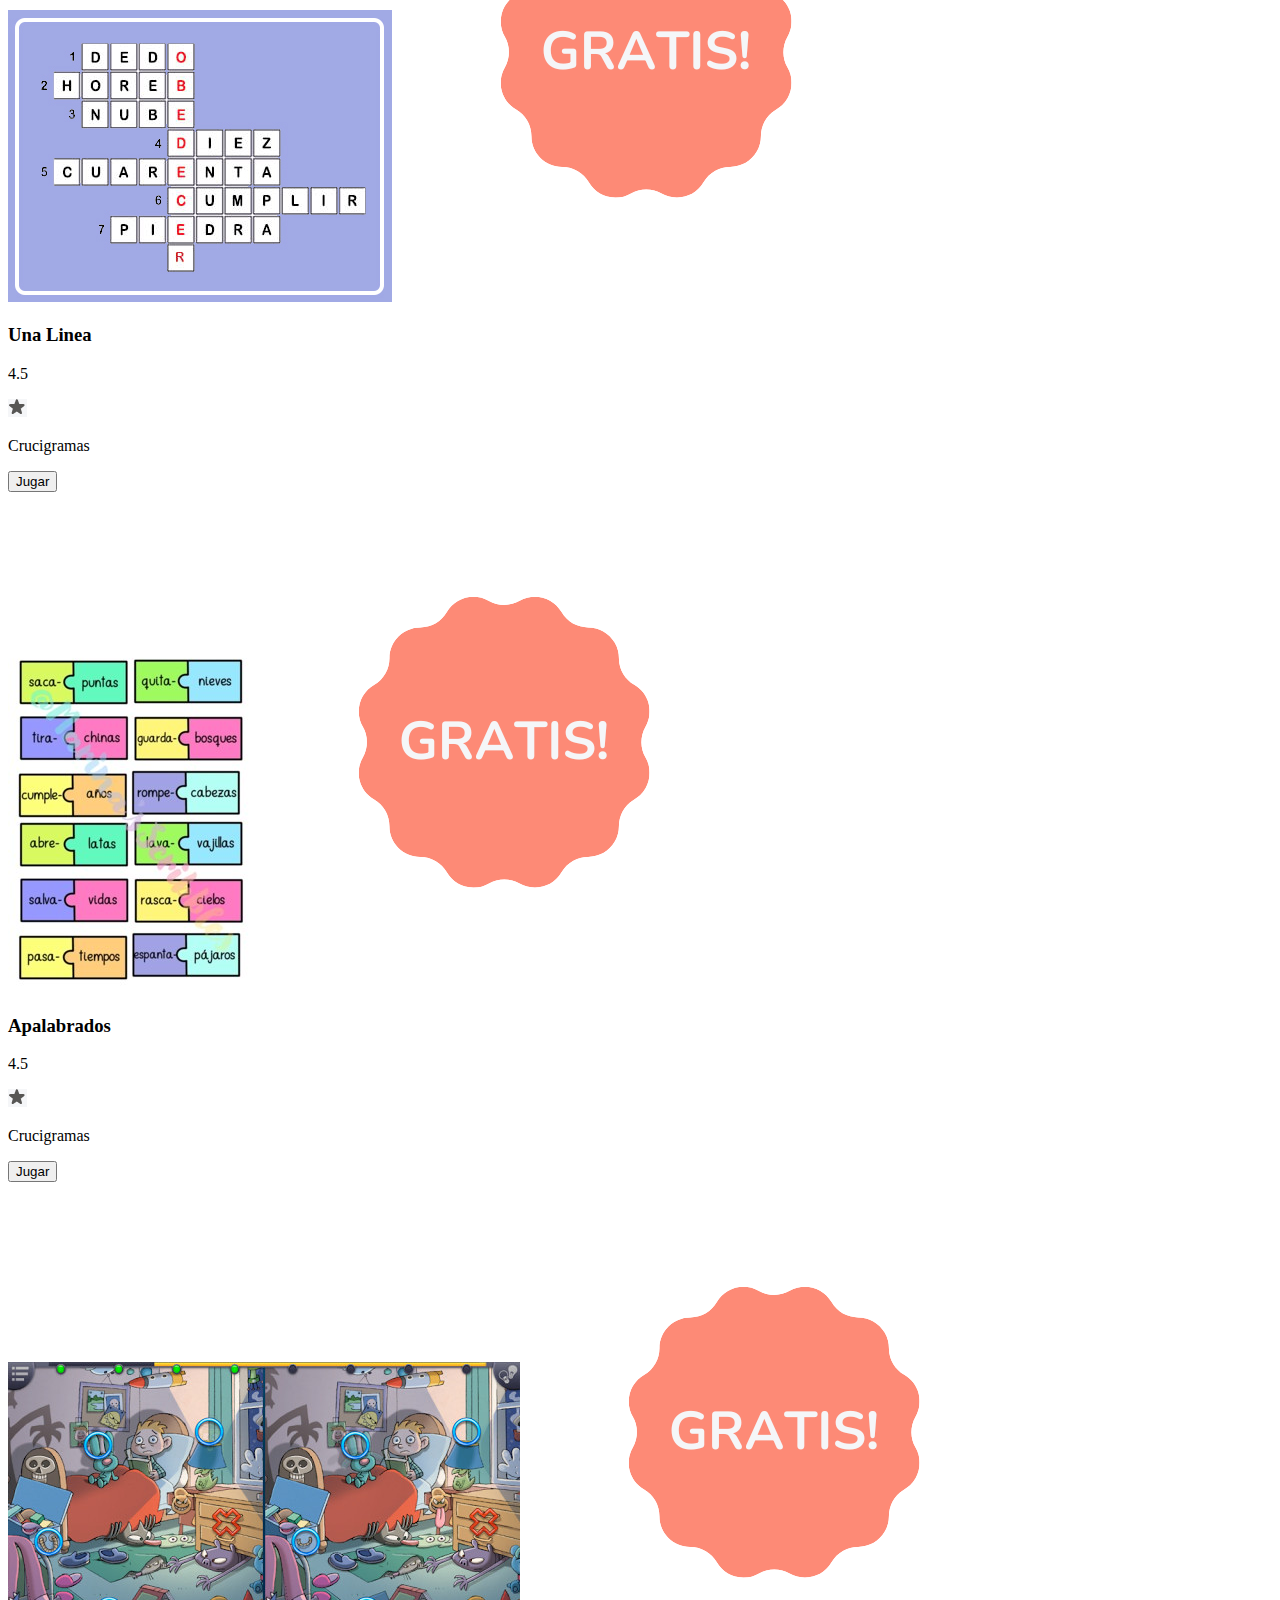
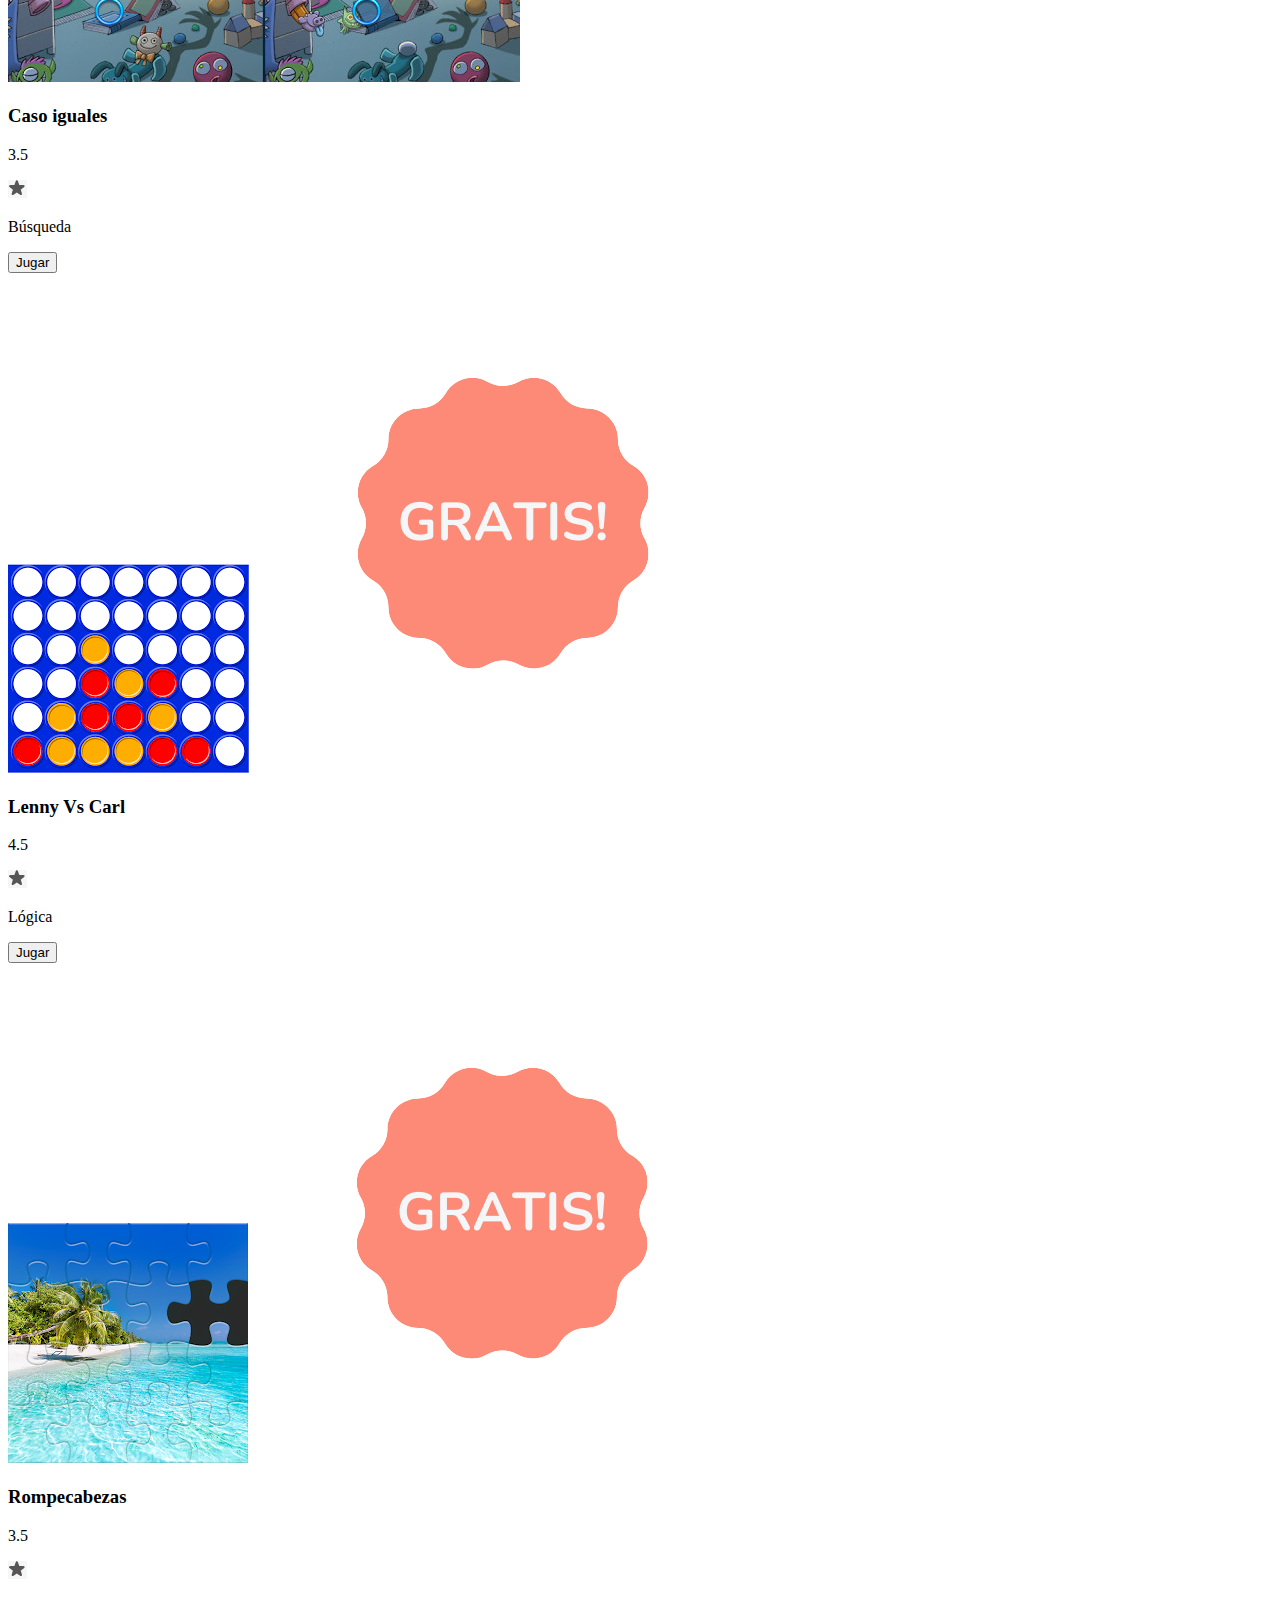
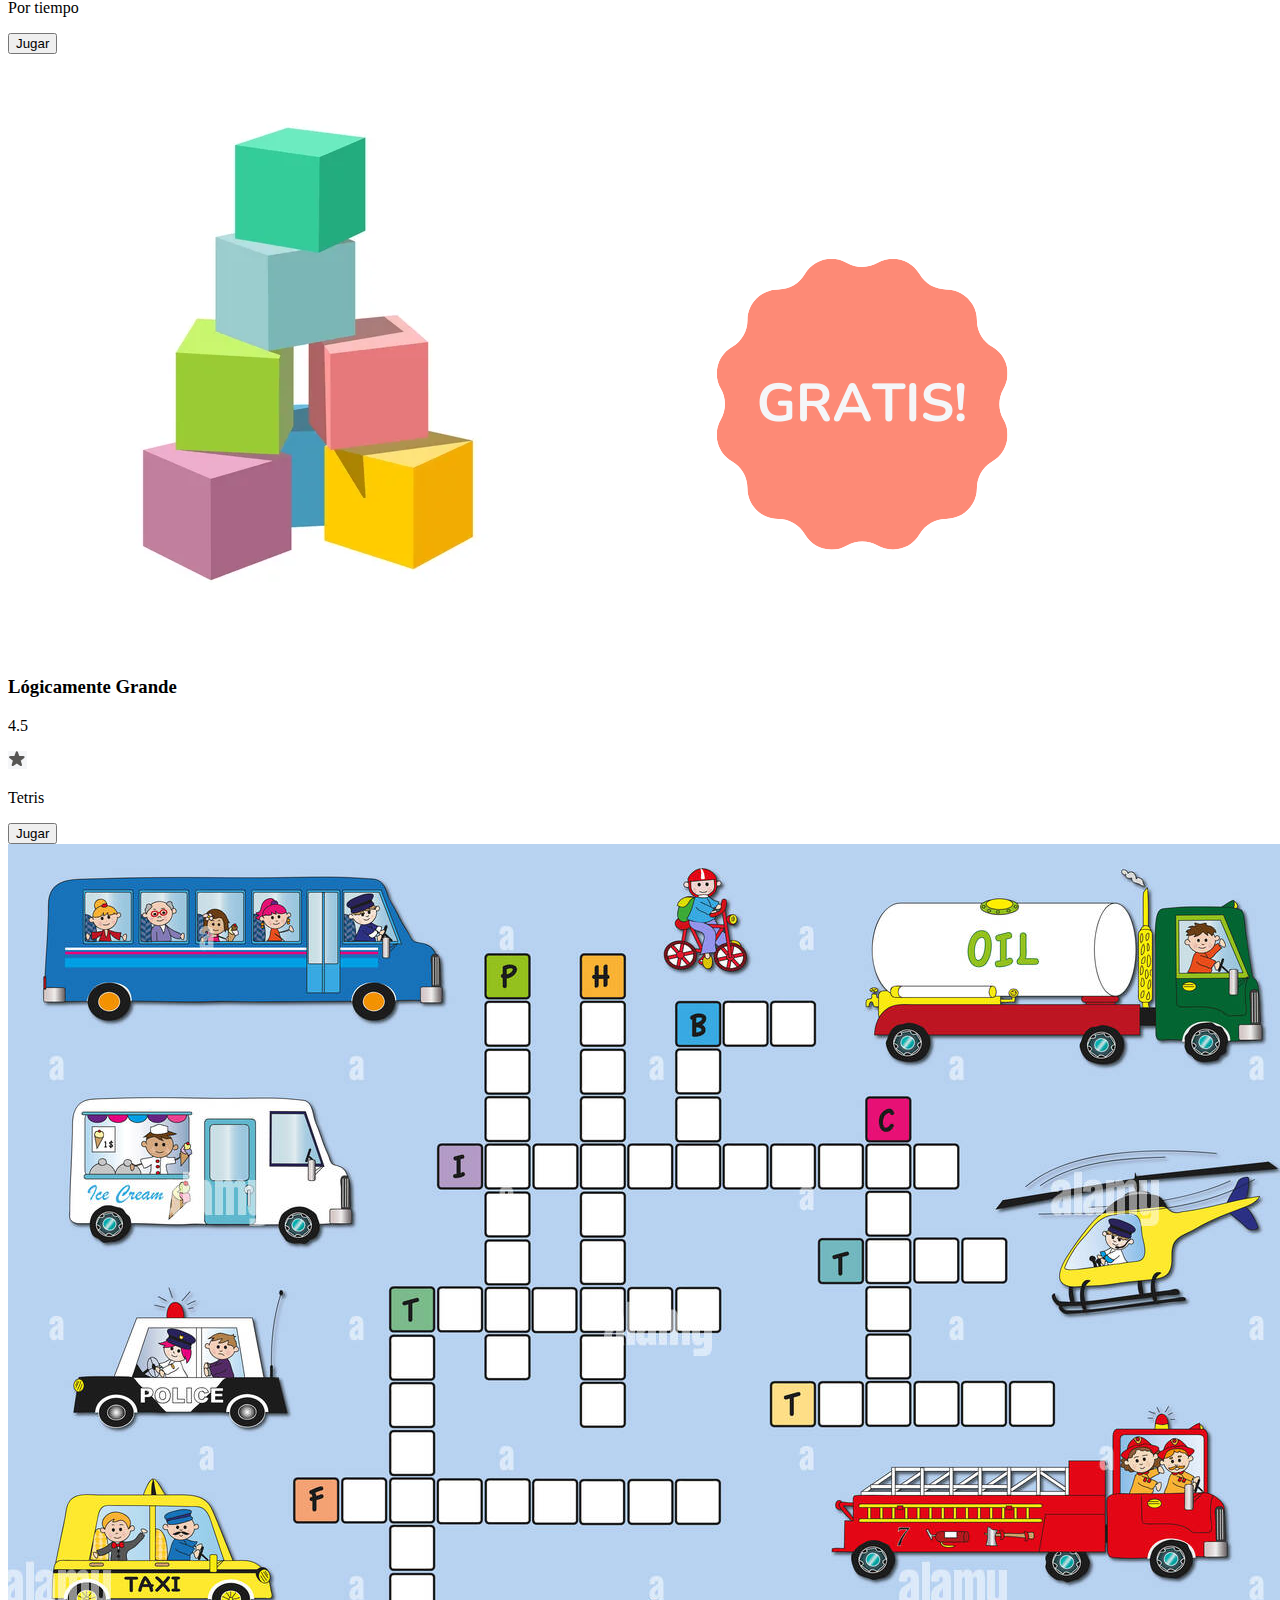
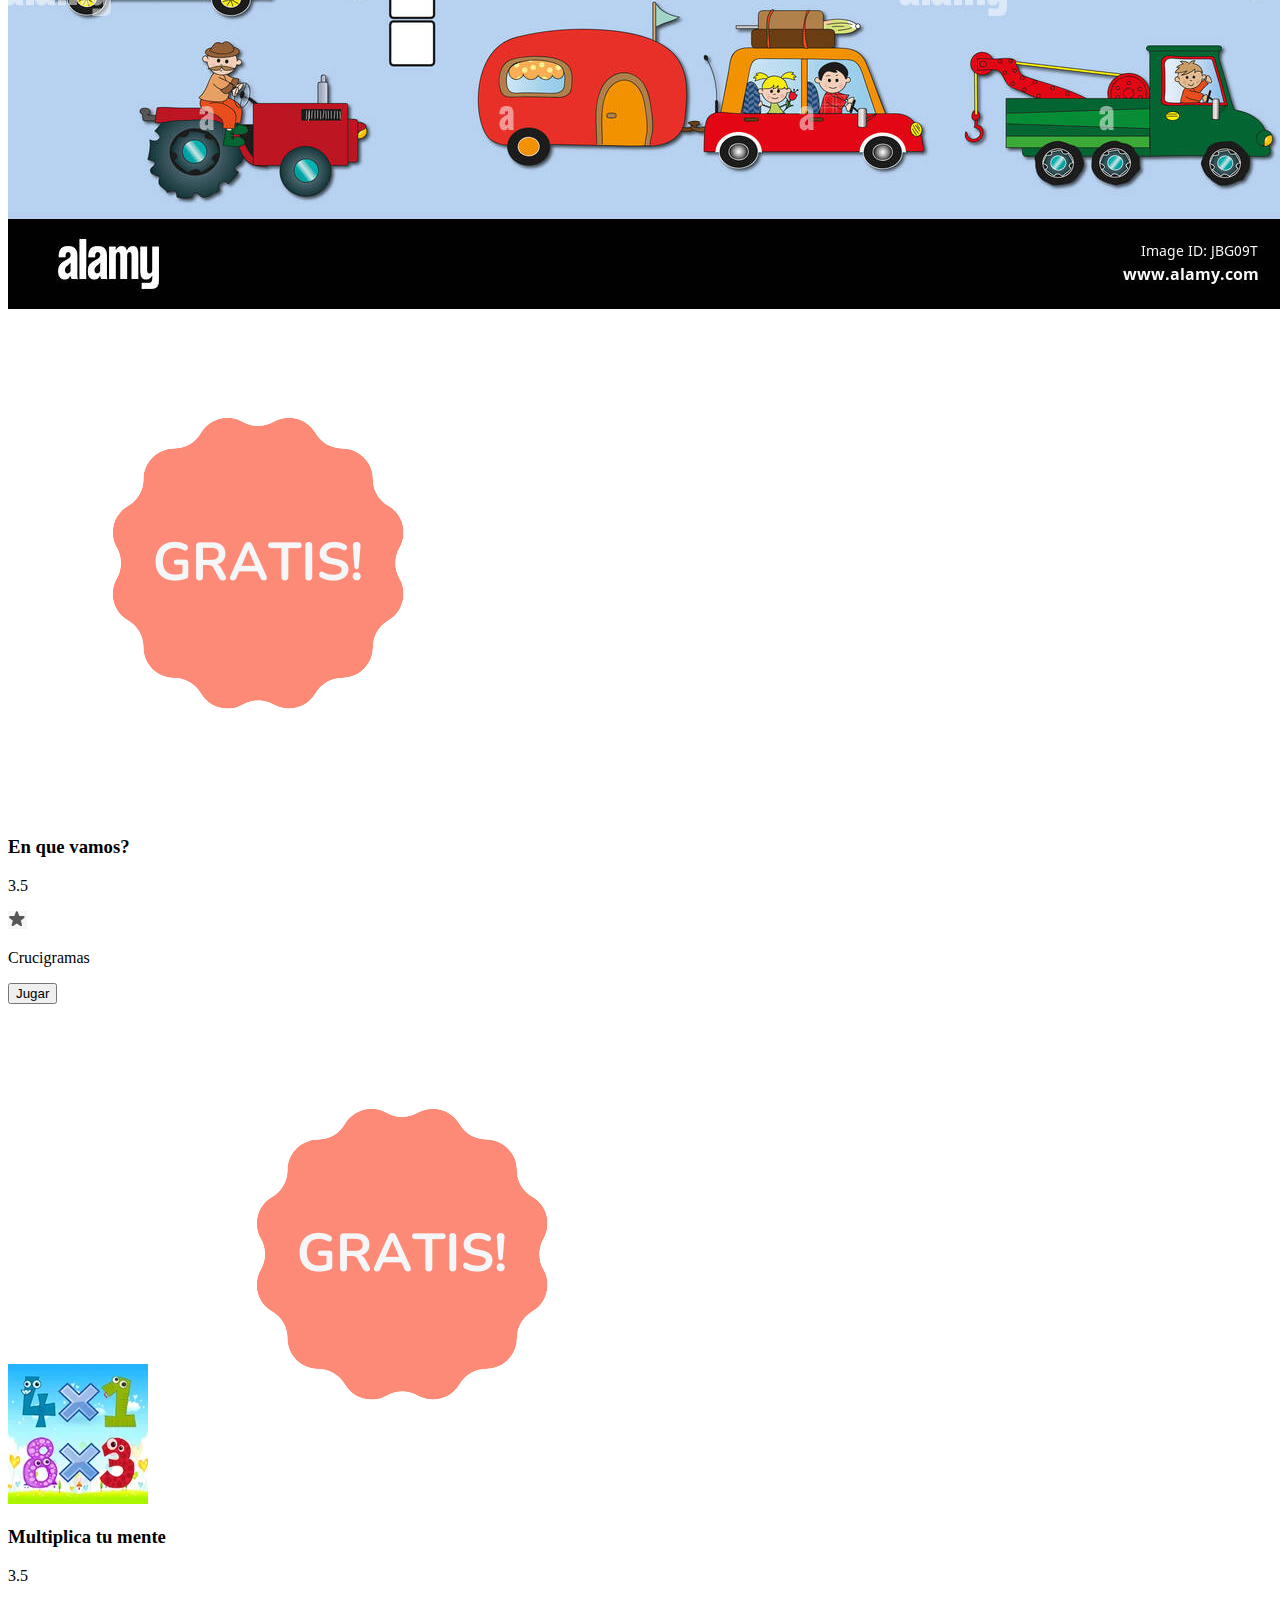
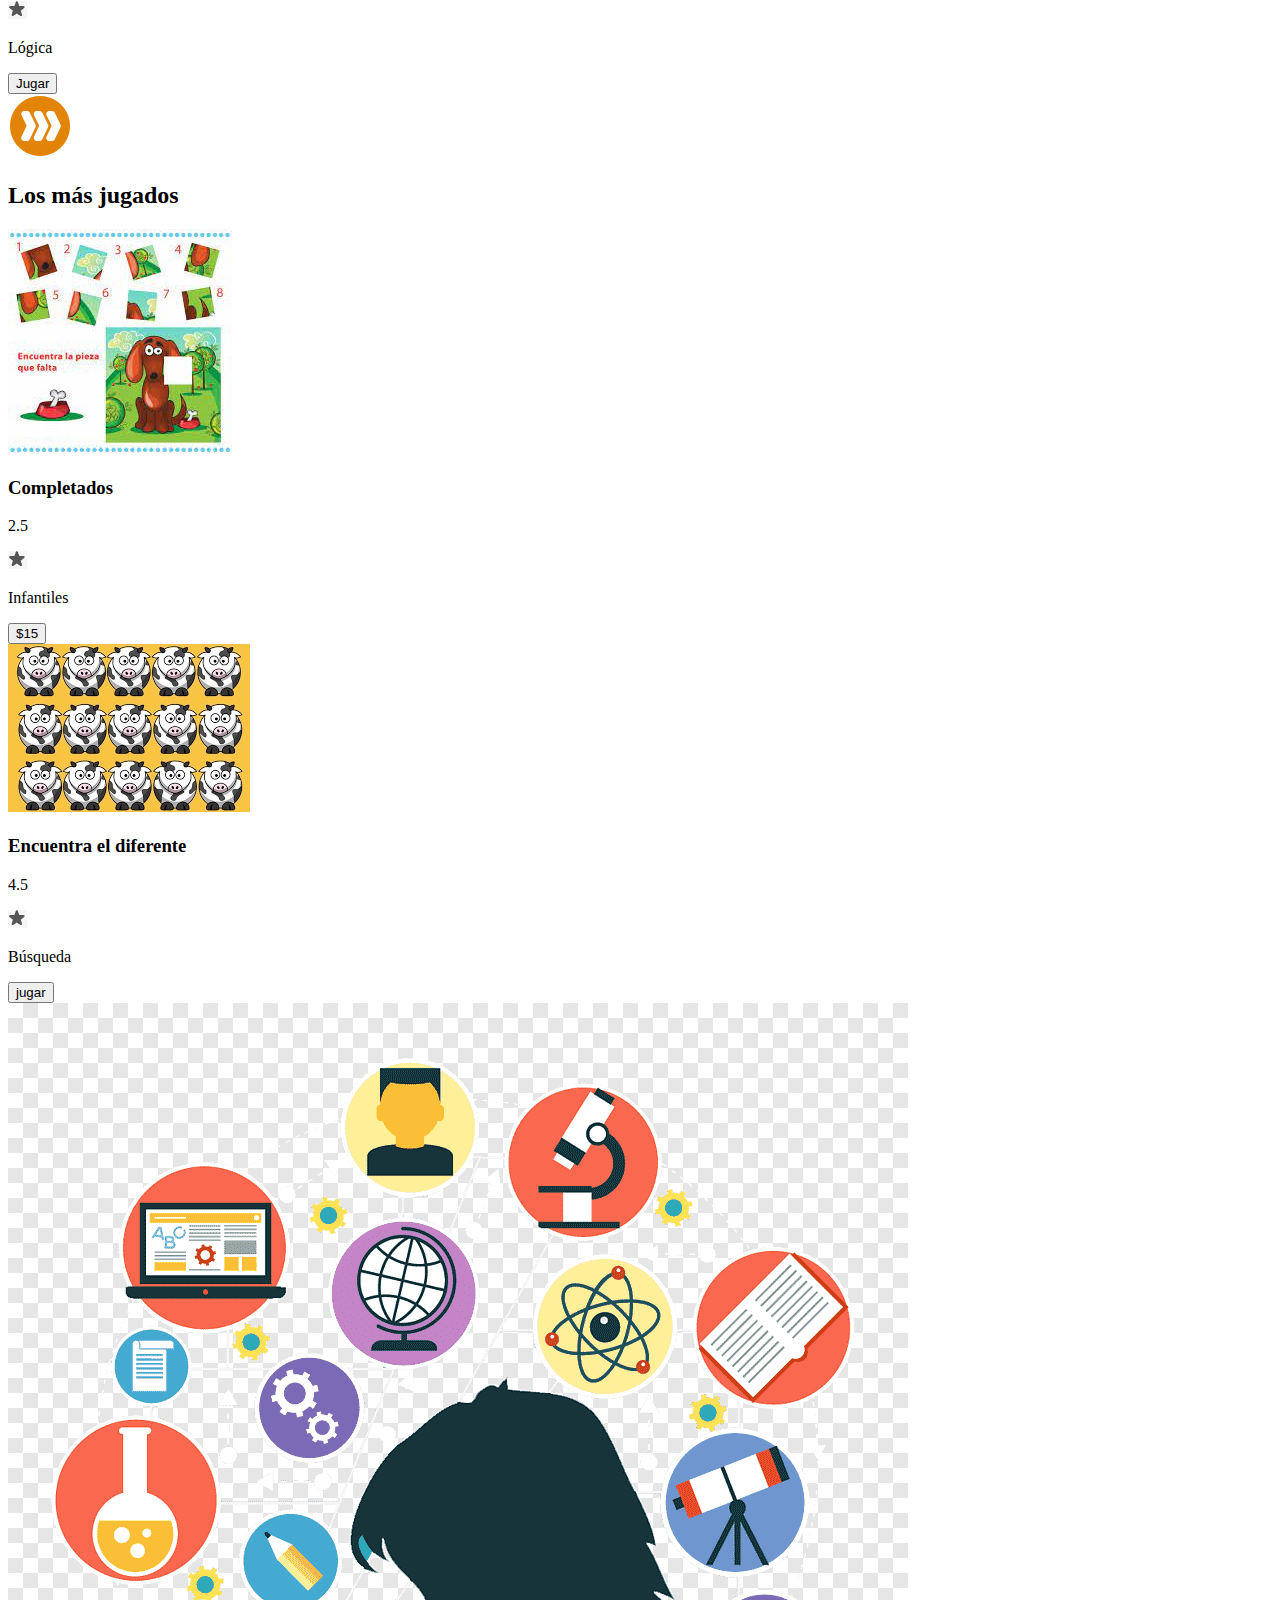
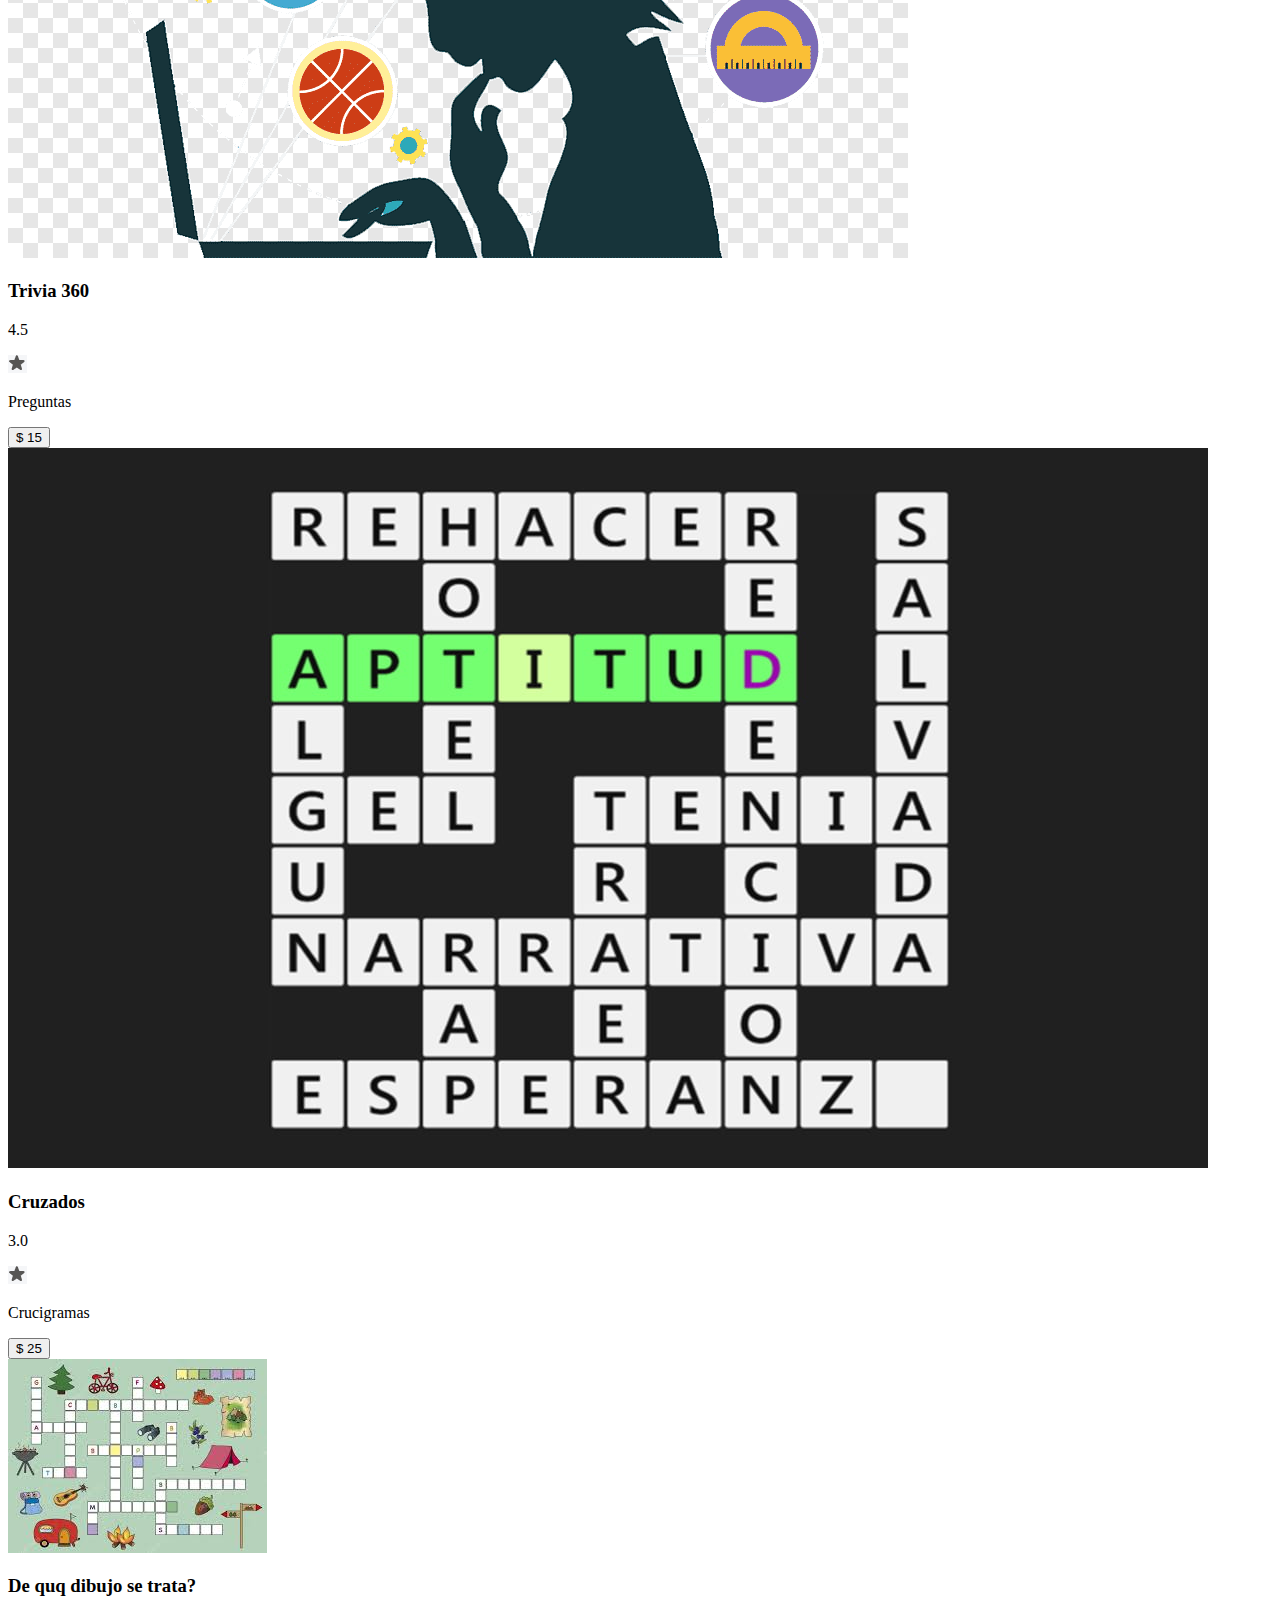
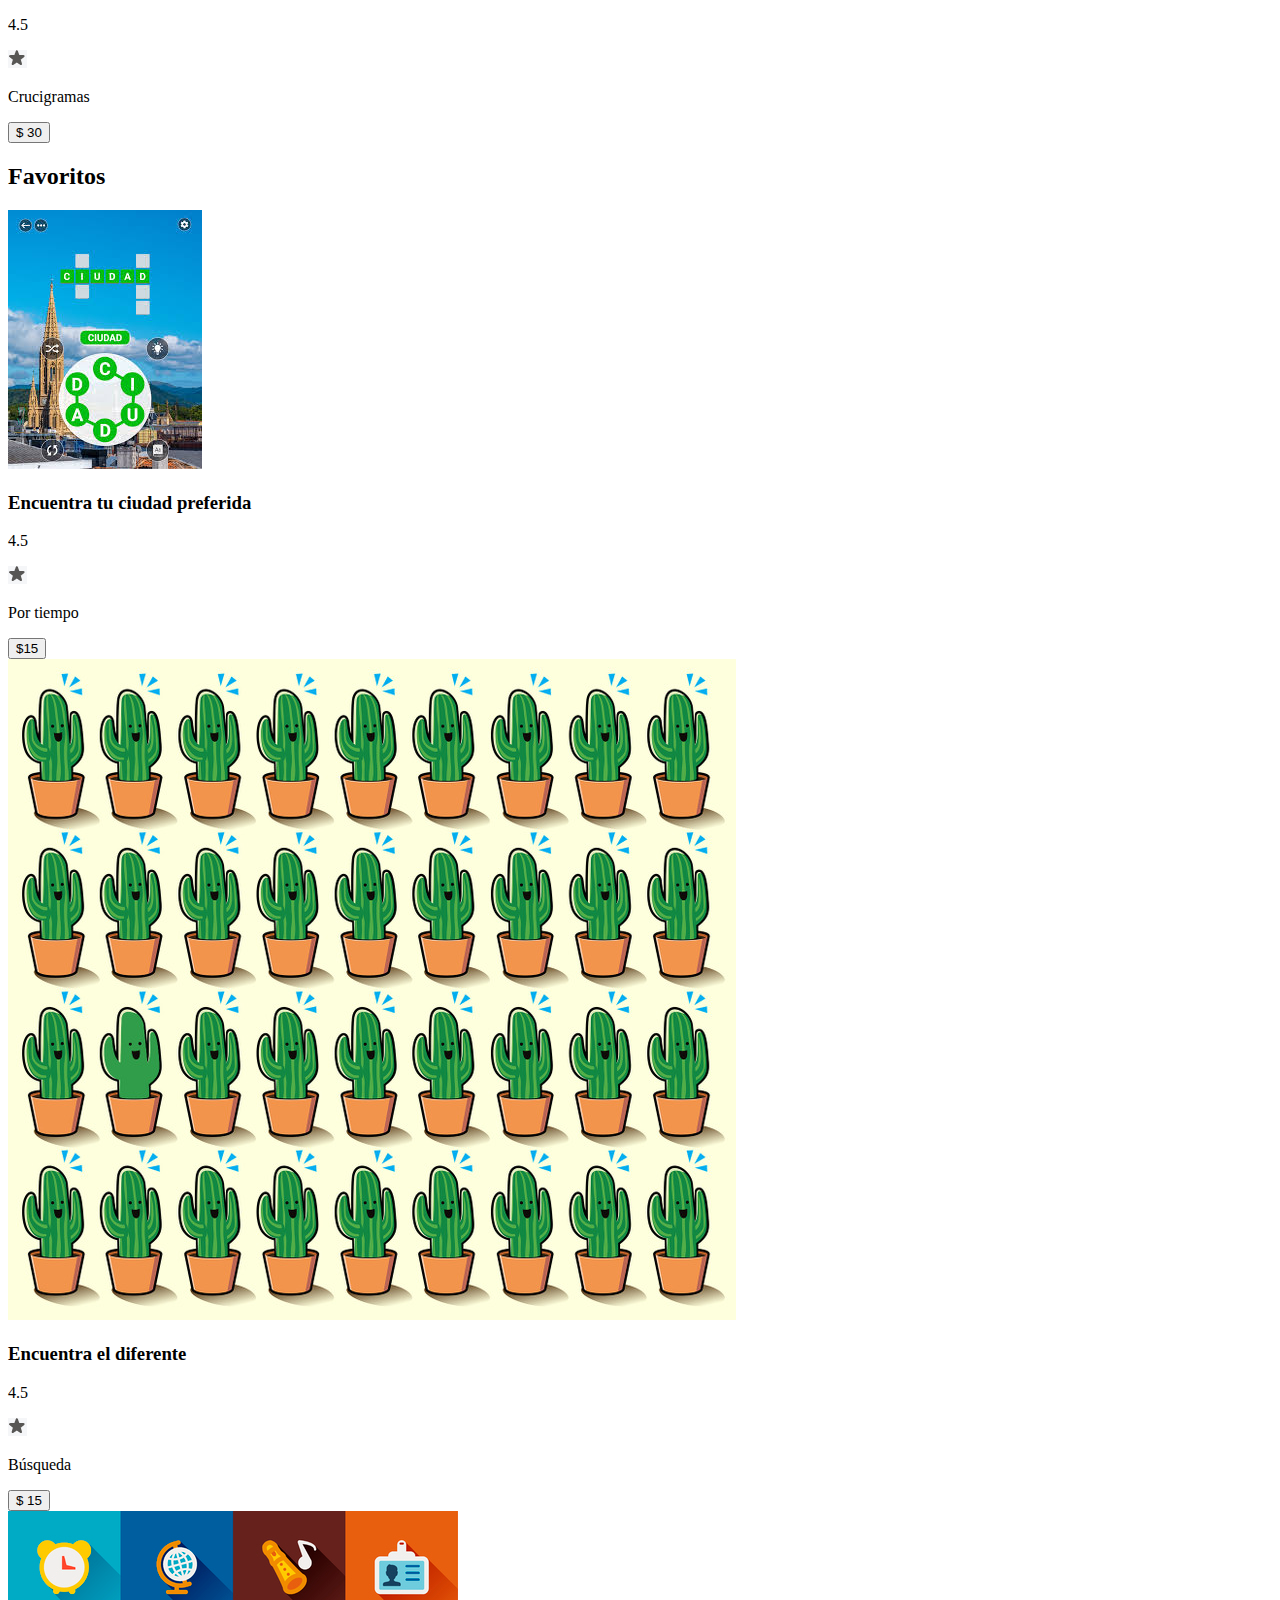
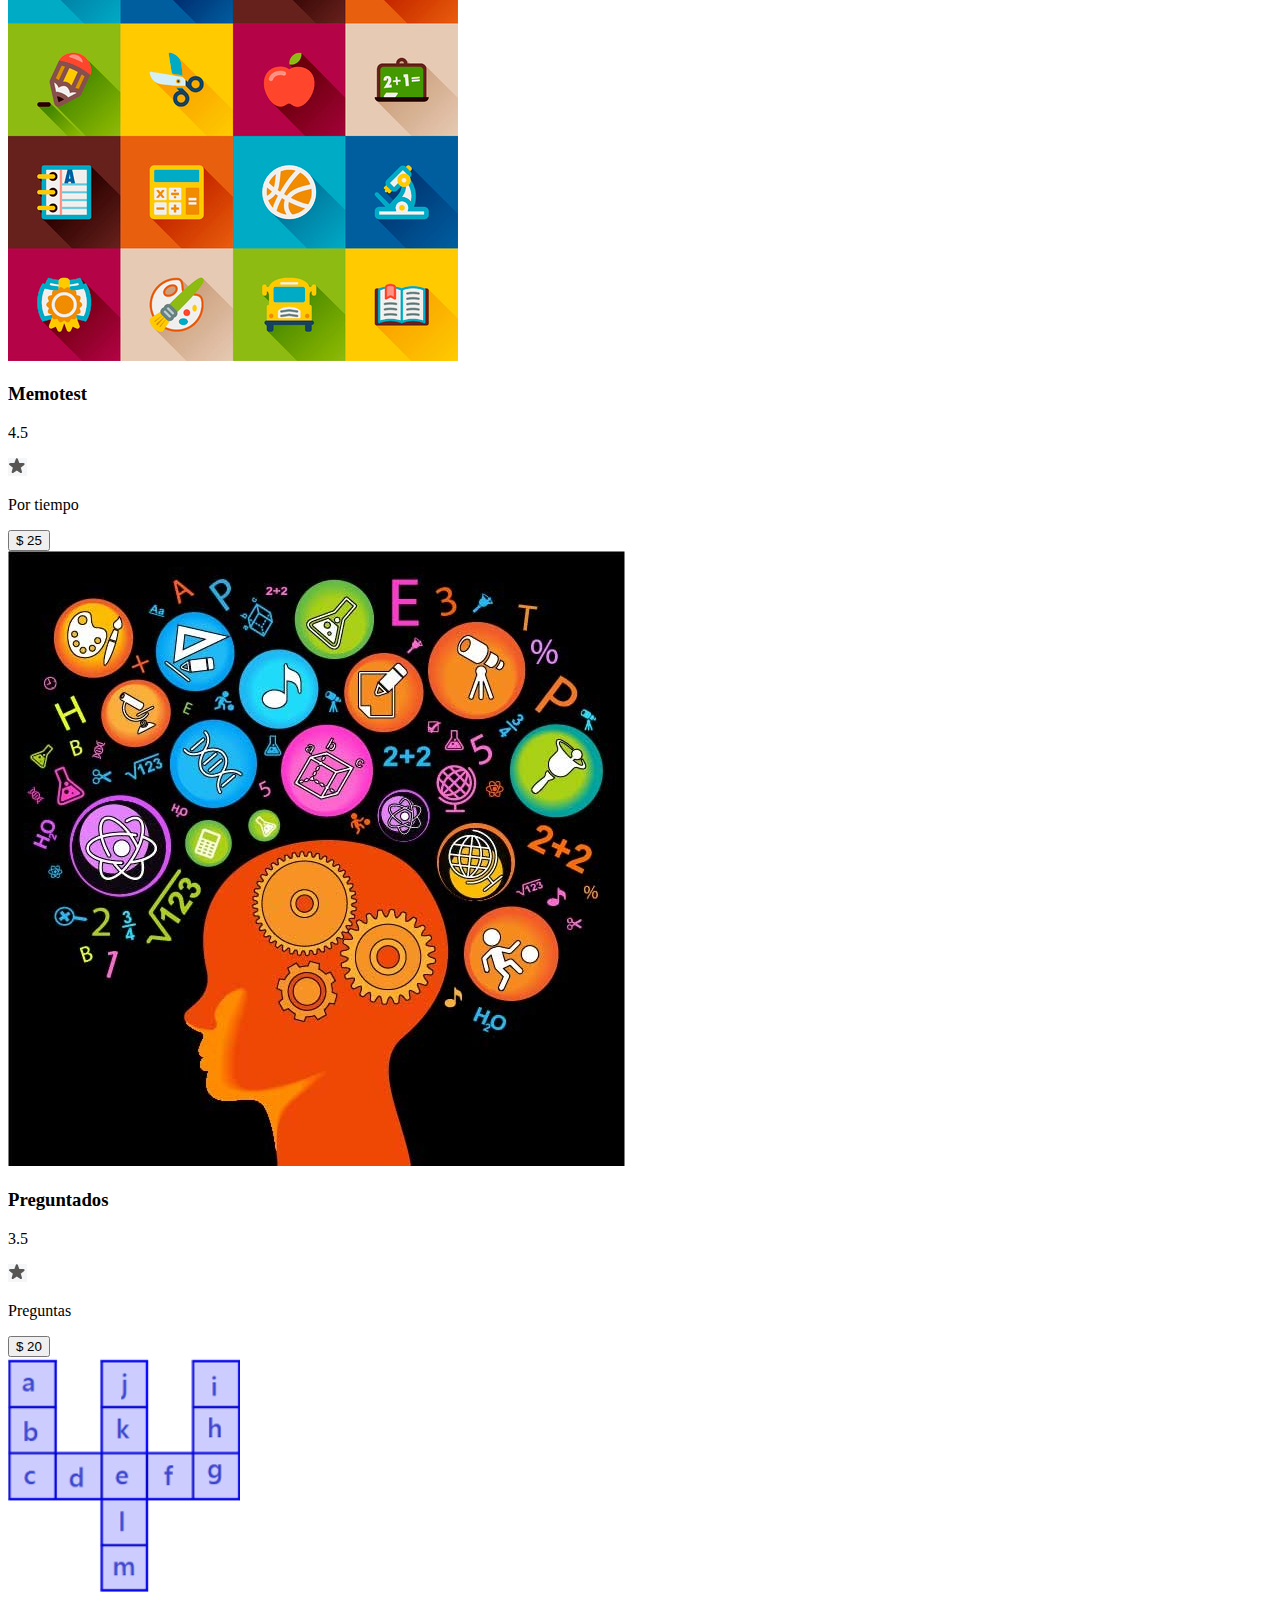
==== commit 022cb701: "rutas" ====
--- a/TPE2/home.html
+++ b/TPE2/home.html
@@ -101,7 +101,7 @@
                             <h3>Infantiles</h3>
                         </div>
                         <div class="categoria">
-                            <img id="categorias" src="./CSS/IMG/Categorias/tetris.png" alt="mis compras">
+                            <img id="categorias" src="./CSS/IMG/Categorias/Tetris.png" alt="mis compras">
                             <h3>Tetris</h3>
                         </div>
                         <div class="categoria">
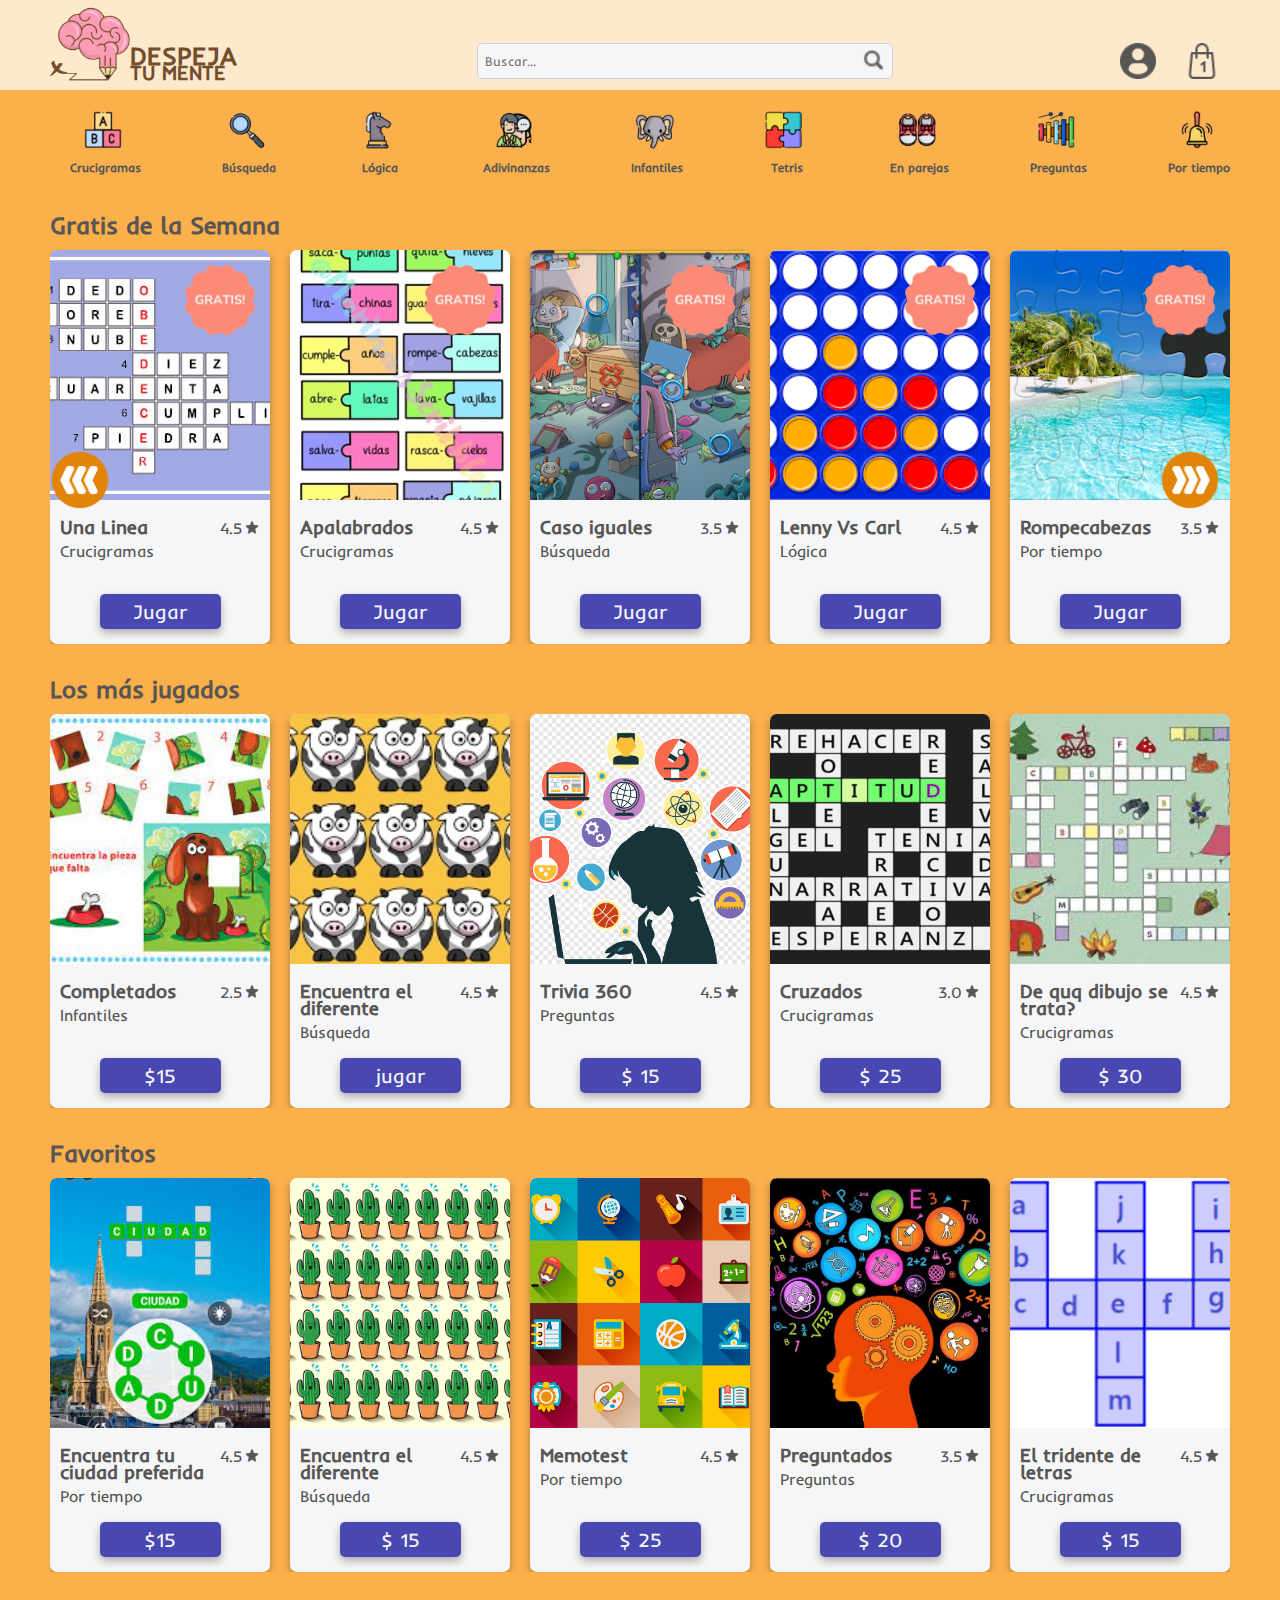
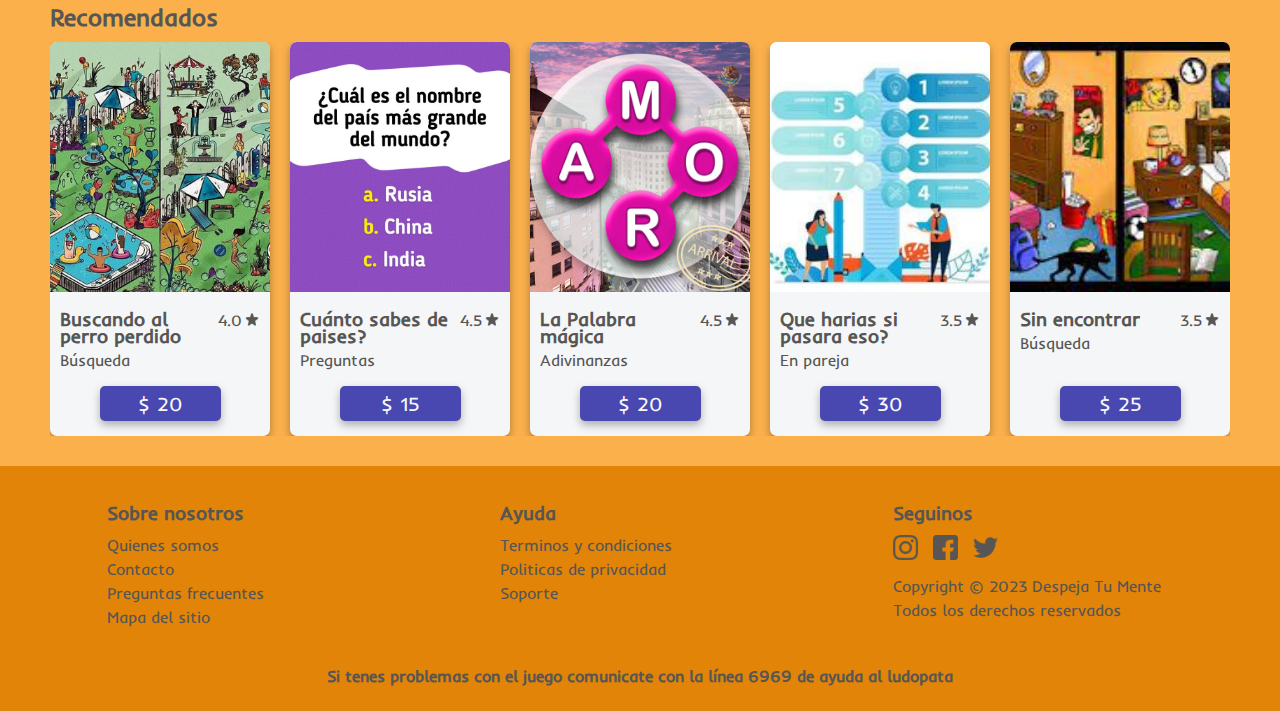
==== commit f1f31efb: "loading" ====
--- a/TPE2/home.html
+++ b/TPE2/home.html
@@ -73,6 +73,10 @@
                 </div>
             </div>  
         </header>
+        <div id="loading-container" class="loading-oculto">
+            <div id="loading"></div>
+            <div id="loading-progress">0%</div>
+        </div>
         <main>
             <div class="conteiner-main">
                 <nav class="conteiner-menu">
@@ -625,6 +629,7 @@
             </div>
         </footer>    
     </div>
+    <script src="./JS/js.loading.js"></script>
     <script src="./JS/js.home.js"></script>
     <script src="./JS/script-animaciones.js"></script>
     <script src="./JS/menu-hamburguesa.js"></script>
--- a/TPE2/CSS/style.css
+++ b/TPE2/CSS/style.css
@@ -0,0 +1,1428 @@
+*{
+    margin: 0;
+    padding: 0;
+    list-style: none;
+    text-decoration: none;
+    border: none;
+    outline: none;
+    color: var(--neutroOscuro);
+    font-family: var(--letraPrincipal);
+}
+
+:root{
+    --primario: #FBB04C;
+    --primarioLuces1: #FFC981;
+    --primarioLuces2: #FFE9CC;
+    --primarioSombra1: #F89F28;
+    --primarioSombra2: #E18407;
+    --secundario: #AAB1D2;
+    --secundarioLuces1: #CCCFDD;
+    --secundarioLuces2: #F5F6F8;
+    --secundarioSombra1: #7A8BD8;
+    --secundarioSombra2: #0C30D8;
+    --terciario: #4848B0;
+    --neutroOscuro: #575654;
+    --neutroClaro: #D9D9D9;
+    --LetraLogo: #734E2D;
+    --fondoLogo: #FD8A76;
+
+    --letraPrincipal: 'Inder', sans-serif;
+    --letraGanador: 'Black Ops One';
+}
+
+.grid {
+    display: grid;
+    grid-template-areas: "header"
+                             "main"
+                             "fat-footer";
+
+}
+
+/* Header */
+header {
+    background-color: var(--primarioLuces2);
+    height: 40px;
+}
+.conteiner-header {
+    max-width: 95%;
+    margin: 0 auto;
+    padding: 0 10px;
+    display: flex;
+    justify-content: space-between;
+}
+.header-login{
+    height: 120px;
+}
+.conteiner-header-login {
+    display: flex;
+    align-items: center;
+    justify-content: space-between;
+    margin-top: 15px;
+}
+.logo-login {
+    display: flex;
+    justify-content: center;
+    align-items: center;
+    width: 500px;
+    cursor: pointer;
+}
+.logo-login img{
+    width: 100px;
+    height: 100px;
+}
+.logo-login h1{
+    font-size: 30px;
+    margin-left: 5px ;
+    width: 120px;
+    margin-top: 52px;
+    line-height: 20px;
+    color: var(--LetraLogo);
+}
+.logo-login h1 span{
+    font-size: 20px;
+    color: var(--LetraLogo);
+}
+.texto-inicio h3{
+    width: 500px;
+    text-align: center;
+    color: var(--LetraLogo);
+    margin-top: 20px;
+}
+
+
+.logo {
+    display: flex;
+    cursor: pointer;
+}
+.logo img{
+    width: 30px;
+    height: 30px;
+    margin: 5px 0;
+}
+.logo h1{
+    font-size: 12px;
+    margin-left: 0 ;
+    width: 60px;
+    margin-top: 17px;
+    line-height: 8px;
+    color: var(--LetraLogo);
+}
+h1 span{
+    font-size: 8px;
+    color: var(--LetraLogo);
+}
+.search-container {
+    position: relative;  
+} 
+.search {
+    width: 130px;
+    height: 10px;
+    padding: 5px;
+    border: 1px solid var(--secundarioLuces1);
+    background-color: var(--secundarioLuces2);
+    border-radius: 5px;
+    margin-top: 11px;
+}  
+.input-with-image {
+    width: 100%;
+    cursor: pointer;
+} 
+.input-label {
+    position: absolute;
+    top: 24px;
+    right: 6px;
+    transform: translateY(-50%);
+    cursor: pointer;
+} 
+.input-label img {
+    width: 18px;
+    height: auto;
+}
+.login-bolsa {
+    display: flex;
+    justify-content: space-between;
+    margin-top: 11px;
+    margin-right: 10px;
+    position: relative;
+}
+.usuario {
+    margin-right: 10px;
+}
+.login-bolsa img{
+    height: 23px;
+    cursor: pointer;   
+}
+.comprados{
+    font-weight: bold;
+    font-size: 12px;
+    position: absolute;
+    top: 7px;
+    right: 9px;
+}
+@media only screen and (min-width:768px) {
+    header {
+        height: 90px;
+    }
+    .conteiner-header {
+        max-width: 1180px;
+        height: 90px;
+    }
+    .logo img{
+        width: 80px;
+        height: 80px;
+    }
+    .logo h1{
+        font-size: 25px;
+        width: 120px;
+        margin-top: 48px;
+        line-height: 15px;
+    }
+    h1 span{
+        font-size: 20px;
+    }
+    .search-container { 
+        margin-top: 32px;
+    } 
+    .search {
+        width: 400px;
+        height: 20px;
+        padding: 7px;
+    }  
+    .input-label {
+        top: 30px;
+        right: 7px;
+        transform: translateY(-50%);
+        cursor: pointer;
+    } 
+    .input-label img {
+        width: 25px;
+    }
+    .login-bolsa {
+        width: 100px;
+        margin-top: 40px;
+    }
+    .login-bolsa img{
+        height: 36px;
+        margin-top: 3px;
+    }
+    .comprados{
+        top: 17px;
+        right: 14.5px;
+        font-size: 15px;
+    }
+    
+}
+
+/*main*/
+main {
+    background-color: var(--primario);
+    grid-area: main;
+}
+.conteiner-main{
+    position: relative;
+    margin: auto 10px;
+}
+@media only screen and (min-width:768px) {
+    .conteiner-main{
+        max-width: 1180px;
+        margin: 0 auto;
+    }
+}
+
+/* Menu categorias*/
+.conteiner-menu{
+    margin-top: 5px;
+    display: flex;
+}
+.menu-hamburguesa{
+    display: flex;
+    width: 15px;
+
+}
+.conteiner-categorias{
+    display: none;
+    width: 40%;
+    border-radius: 5px;
+}
+.categoria{
+    margin-left: 20px;
+    max-width: 131px;
+    display: flex;
+    justify-content: left;
+    align-items: center;  
+}
+.categoria img{
+    max-width: 15px;
+    margin-right: 5px;
+    margin-top: 5px;
+    padding-bottom: 10px;
+    cursor: pointer;
+    transition: transform 0.3s ease;
+}
+#categorias:hover {
+    transform: scale(1.2);
+}
+.categoria h3{
+    font-size: 12px;
+    padding-bottom: 5px;
+}
+@media only screen and (min-width:768px) {
+    .menu-categorias{
+        display: none;
+    }
+    .conteiner-categorias {
+        display: flex;
+        justify-content: space-between;
+        align-items: center;
+        margin-top: 10px;
+        background-color: var(--primario);
+        width: 100%;
+    }
+    .categoria{
+        color: var(--neutroOscuro);
+        flex-direction: column;
+        justify-content: center;
+    }
+    .categoria img{
+        max-width: 40px;
+    }
+    #categorias:hover {
+        transform: scale(1.2);
+        
+    }
+    
+}
+
+/*footer*/
+footer {
+    background-color: var(--primarioSombra2);
+}
+.conteiner-footer {
+    max-width: 80%;
+    margin: 20px auto;
+    display: block;
+    justify-content: space-around;
+    text-align: center;
+}
+.columnas-footer{
+    width: 80%;
+    margin: 20px auto;
+}
+footer h3{
+    margin-bottom: 12px;
+}
+footer li{
+    margin: 8px 0;
+    cursor: pointer;
+}
+.redes-sociales img{
+    width: 25px;
+    height: 25px;
+    margin: 0px 10px 8px 0;   
+}
+.mensaje-footer {
+    text-align: center;
+    font-weight: bold;
+    width: 80%;
+    margin: 10px auto;
+}
+@media only screen and (min-width:768px) {
+    .conteiner-footer {
+        max-width: 1180px;
+        margin: 15px auto;
+        display: flex;
+        justify-content: space-between;
+        text-align: left;
+    }
+    .columnas-footer{
+        width: 280px;
+    }
+    footer h3{
+        margin-bottom: 10px;
+    }
+    footer li{
+        margin: 4px 0;
+        cursor: pointer;
+    }
+    .mensaje-footer {
+        text-align: center;
+        font-weight: bold;
+        margin-bottom: 25px;
+    }
+}
+
+/*seccion juegos*/
+
+.conteiner-seccion-juegos{
+    margin-top: -25px;
+    margin-bottom: 10px;
+}
+.titulo-categorias-cards{
+    margin-top: 30px;
+    margin-bottom: 10px;
+}
+.contenedor-cards, .contenedor-carrusel{
+    position: relative;
+    overflow: hidden;
+    margin: 0 auto;
+}
+.cards-container, .carrusel{
+    display: flex;   
+    max-width: 400px ;  
+    margin: 0 auto 30px auto;
+}
+.card-completa {
+    background-color: var(--secundarioLuces2);
+    width: 280px;
+    border-radius: 7px;
+    margin: 0 60px;
+    box-shadow: 0 4px 8px rgba(0, 0, 0, 0.3);
+}
+.contenedor-img-card{
+    position: relative;
+}
+.img-card{
+    width: 280px;
+    height: 270px;
+    object-fit: cover;
+    border-top-left-radius: 7px;
+    border-top-right-radius: 7px;
+}
+.stiker-gratis{
+    position: absolute;
+    width: 120px;
+    height: 120px;
+    top: -10px;
+    right: -10px;
+    transition: transform 0.3s ease; 
+}
+.stiker-gratis:hover {
+    transform: rotate(360deg);
+}
+
+@media only screen and (min-width:768px){
+    .cards-container, .carrusel{ 
+        margin: 0;
+        width: 230px;
+    }
+}
+
+.boton-cards {
+    cursor: pointer;
+    transition: background-color 0.3s ease, color 0.3s ease; 
+    padding: 5px 0;
+}
+.boton-cards.clickeado {
+    background-color: #28a745;
+    color: var(--secundarioLuces1); 
+    text-align: center;
+    transition: background-color 0.3s ease, color 0.3s ease;
+}
+
+  
+#comentario:hover{
+    color: var(--terciario);
+    border: var(--terciario);
+    background-color: var(--primarioLuces1);
+    transform: scale(1);
+    cursor: pointer;
+
+  }
+
+.texto-cards{
+    margin: 10px;
+    height: 65px;
+}
+.texto-cards h3{
+    padding: 5px 0;
+}
+.nombre-y-puntuacion-cards {
+    display: flex;
+    justify-content: space-between;
+    align-items: baseline;
+    line-height: 17px;
+}
+.puntuacion {
+    display: flex;
+    align-items: center;
+    justify-content: space-between;
+}
+.puntuacion img {
+    width: 15px;
+    height: 15px;
+    margin-left: 3px;
+}
+.conteiner-boton-card{
+    display: flex;
+    flex-direction: column;
+    align-items: center;
+}
+.boton-cards{
+    width: 55%;
+    align-items: center;
+    margin: 5px 0 15px 0;
+    border-radius: 5px;
+    box-shadow: 0 4px 8px rgba(0, 0, 0, 0.3);
+    cursor: pointer;
+    transition: background-color 0.3s ease, color 0.3s ease; 
+}
+@media only screen and (min-width:768px){    
+    .conteiner-seccion-juegos{
+        margin-bottom: 30px;
+        margin-top: 25px;
+    }
+    .titulo-categorias-cards{
+        margin-top: 30px;
+        margin-bottom: 10px;
+    }
+    .contenedor-cards, .contenedor-carrusel{
+        display: flex;
+        position: relative;
+    }
+    .cards-container, .carrusel{
+        display: flex; 
+        margin: 0;    
+    }
+    .card-completa {
+        background-color: var(--secundarioLuces2);
+        width: 220px;
+        border-radius: 7px;
+        margin: 0 20px 0 0;
+        box-shadow: 0 4px 8px rgba(0, 0, 0, 0.3);
+    }
+    .contenedor-img-card{
+        position: relative;
+    }
+    .img-card{
+        width: 220px;
+        height: 250px;
+        object-fit: cover;
+        border-top-left-radius: 7px;
+        border-top-right-radius: 7px;
+    }
+    .texto-cards{
+        margin: 10px;
+        height: 65px;
+        color: var(--neutroOscuro);
+    }
+    .texto-cards h3{
+        padding: 5px 0;
+    }
+    .nombre-y-puntuacion-cards {
+        display: flex;
+        justify-content: space-between;
+        align-items: baseline;
+        line-height: 17px;
+    }
+    .puntuacion {
+        display: flex;
+        align-items: center;
+        justify-content: space-between;
+    }
+    .puntuacion img {
+        width: 15px;
+        height: 15px;
+        margin-left: 3px;
+    }
+    .conteiner-boton-card{
+        display: flex;
+        flex-direction: column;
+        align-items: center;
+    }
+}
+
+/*CARRUSEL*/
+.contenedor-carrusel{
+    overflow: hidden;
+}
+.boton-carrusel {
+    width: 60px;
+    height: 60px;
+    cursor: pointer;
+    position: absolute;
+    top: 200px;
+    z-index: 4;
+    user-select: none; 
+}
+#anterior {
+    left: 0px;
+
+}
+#siguiente {
+    right: 10px;
+}
+.card-completa-carrusel {
+    background-color: var(--secundarioLuces2);
+    width: 280px;
+    margin: 0 35px;
+    border-radius: 7px;
+    box-shadow: 0 4px 8px rgba(0, 0, 0, 0.3);
+    transform: scale(1); 
+    transition: transform 0.5s ease-in-out; 
+}
+  
+.card-completa-carrusel:nth-child(3) {
+    transform: scale(1.1) translateY(-20px)s; 
+}
+.card-completa-carrusel:nth-child(3) .stiker-gratis:hover {
+    transform:  rotate(360deg)  ;
+}
+.card-completa-carrusel.active {
+    transform: scale(1.1) translateY(-20px); 
+}
+.card-completa-carrusel.active .stiker-gratis {
+    transform: translateY(25px) ;
+}
+.card-completa-carrusel.active .stiker-gratis:hover {
+    transform:  rotate(360deg) ; 
+}
+
+
+@media only screen and (min-width:768px){
+    .contenedor-carrusel{
+        width: 100%;
+    }
+    .card-completa-carrusel{
+        margin: 0 20px 0 0;
+    }
+}
+
+/*JUEJO*/
+
+#play {
+    padding: 10px 20px; 
+    transition: background-color 0.2s ease;
+  }
+  
+  #play::before {
+    content: "\25B6";
+    margin-right: 4px;
+    display: none;
+  }
+  
+  #play:hover {
+    background-color: hsl(124, 88%, 36%);
+    transform: scale(1);
+    
+  }
+  
+  #play:hover::before {
+    display: inline-block; 
+  }
+
+#play {
+    font-size: 16px; 
+    transition: transform 0.3s ease-in-out; 
+}  
+
+#play:active {
+    transform: scale(1.3); 
+} 
+
+.donde-estoy-juego {
+    margin: 20px 0;
+    cursor: pointer;
+}
+.nombre-juego{
+    margin-bottom: 10px;
+}
+.descripcion-juego{
+    margin-bottom: 10px;
+}
+.juego-compartir{
+     background-color: var(--primarioSombra2); 
+     display: flex;
+     flex-direction: column;
+     padding: 30px;
+}
+
+.section-juego{
+   border-radius: 5px;
+   position: relative;
+}
+.conteiner-foto-juego{
+    display: flex;
+    position: relative;
+    justify-content: center;
+    margin: 0 auto;
+}
+.fichas {
+    position: absolute;
+    width: 65px;
+    border-radius: 50%;
+}
+.leny{
+    top: 110px;
+    right: 484px;
+}
+.karl{
+    top: 10px;
+    left: 300px; 
+}
+.foto-juego{
+    width: 900px;
+    height: 90%;
+    object-fit: cover;
+}
+.conteiner-compartir-jugar{
+    width: 900px;
+    margin-top: 10px;
+    margin-left: 110px;
+    display: flex;
+    justify-content: space-between;
+}
+.btn-jugar-juego{
+    width: 160px;
+    font-size: 30px;
+    border-radius: 5px;
+}
+.btn-jugar-juego :hover {
+    background-color: var(--terciario); 
+}
+.btn-jugar-juego :hover ~ .fichas {
+    transform: translateX(500px); 
+}
+.como-jugar-juego{
+    background-color: var(--secundarioLuces1);
+    margin: 20px 0;
+    border-radius: 5px;
+    padding:  30px;
+    line-height: 25px;
+}
+.ayuda h2{
+    margin-top: 25px;
+}
+.ayuda{
+    display: flex;
+    justify-content: space-between;
+}
+.objetivo p{
+    text-align: justify;
+}
+.texto-ayuda{
+    width: 700px;
+    text-align: justify;
+}
+
+/*PASOS-JUEGO*/ 
+.imagen-pasos {
+    width: 380px;
+    height: 250px;
+    margin-top: 25px;
+}
+.visible{
+    display: block;
+}
+.oculta{
+    display: none;
+}
+.menu-pasos-juego {
+  display: flex;
+  justify-content:center;
+  width: 100%;
+}
+.menu-pasos-juego button {
+    font-size: 15px;
+    text-decoration: none;
+    padding: 5px;
+    margin: 10px;
+    border: var(--terciario) 1px solid;
+    border-radius: 5px;
+    transition: background-color 2s;
+}
+.menu-pasos-juego a:hover{
+  transition: background-color var(--secundarioSombra2) ;
+}
+video {
+    border-radius: 5px;
+}
+.nombre-Video-y-tiempo{
+    display: flex;
+    justify-content: space-between;
+}
+.contenedor-foro-videos{
+    display: flex;
+    justify-content: space-between;
+    margin-bottom: 20px;
+}
+/*FORO*/
+.foro{
+    background-color: var(--secundario);
+    width: 700px;
+    padding: 25px;
+    border-radius: 5px;
+}
+.comentario-usuario {
+    display: flex;
+}
+.foro img{
+    width: 50px;
+    height: 50px;
+    margin-right: 10px;
+    border-radius: 50px;
+}    
+.comentario-usuario input{
+    background-color: var(--secundarioLuces2);
+    border-radius: 5px;
+    width: 100%;
+    color: var(--neutroOscuro);
+}
+.btn-agregar-comentario{
+    display: flex;  
+}
+.btn-agregar-comentario button{
+   align-items: flex-end;
+   width: 160px;
+   margin: 15px 0 15px auto;
+   font-size: 12px;
+}
+.comentarios-anteriores{
+    margin: 20px 0;
+    display: flex;
+    align-items: center;
+}
+.cuerpo-comentario-foro{
+    position: relative;
+    background-color: var(--secundarioLuces1);
+    width: 100%;
+    border-radius: 5px;
+    padding: 10px;
+}
+.fecha-comentario {
+    position: absolute;
+    right: 5px;
+    font-size: 12px;
+}
+.comentador{
+    font-weight: bold;
+}
+.comentario{
+    width: 90%;
+}
+.ver-mas-comentarios {
+    text-align: right;
+    text-decoration: underline;
+    cursor: pointer;
+}
+.contenedor-videos{
+    background-color: var(--primarioSombra2);
+    padding: 25px;
+    border-radius: 5px;
+}
+
+.contenedor-videos iframe{
+    width: 350PX;
+    height: 200px;
+    border-radius: 5px;
+}
+.videos-youtube{
+    margin-bottom: 20px;
+    border-radius: 5px;
+}
+.titulo-video{
+    font-weight: bold;
+}
+
+/*POPUP-COMPARTIR*/
+.contenido-popup img {
+    width: 220px;
+}
+#popup-compartir {
+    display: none;
+    position: absolute;
+    background-color: var(--primarioSombra2) ;
+    top: 741px;
+    left: 360px;
+    box-shadow: 0px 0px 10px rgba(0, 0, 0, 0.5);
+    width: 300px;
+    height: 270px;   
+    border-radius: 5px; 
+}
+.link-popup {
+    background-color: var(--primario);
+    border-radius: 5px;
+    text-align: left;
+    margin: 15px 0;
+    padding: 5px;
+}
+.btn-copiar-link-popup{
+    width: 200px;
+}
+.contenido-popup{
+    text-align: center;
+    margin-bottom: 25px;
+    line-height: 15px;
+    width: 80%;
+    margin-left: auto;
+    margin-right: auto;
+    justify-content: space-between;
+}
+#popup-compras p{
+    text-align: left;
+}
+.contenido-popup p{
+    padding-top: 15px;
+}
+.compartir-juego {
+    display: flex;
+    justify-content: space-between;
+    width: 200px;
+}
+.compartir-juego img{
+    width: 35px;
+    height: 35px;
+}
+#icono-compartir {
+    cursor: pointer;
+}
+.overlay {
+    display: none;
+    position: fixed;
+    top: 0;
+    left: 0;
+    width: 100%;
+    height: 100%;
+    background-color: rgba(0, 0, 0, 0.5); 
+    z-index: 2; 
+}
+.popup-open {
+    background-color: transparent;
+}
+/*POPUP-LOGIN-USUARIO*/
+#popup-login{
+    display: none;
+    background-color: var(--primarioLuces1);
+    position: absolute;
+    top: 29px;
+    right: 25px;
+    z-index: 25;
+    box-shadow: 0px 0px 10px rgba(0, 0, 0, 0.5);
+    border-radius: 5px;
+    width: 220px;
+}
+#popup-compras{
+    display: none;
+    background-color: var(--primarioLuces1);
+    position: absolute;
+    top: 29px;
+    right: 0px;
+    z-index: 25;
+    box-shadow: 0px 0px 10px rgba(0, 0, 0, 0.5);
+    border-radius: 5px;
+    width: 230px;
+    line-height: 35px;
+}
+.cerrar-popup{
+    position: absolute;
+    padding: 0;
+    width: 10px;
+    right: 8px;
+    top: 1px;
+}
+.encabezado-popup{
+    display: flex;
+    justify-content: center;
+    align-items: center;
+    margin: 15px auto 15px auto;
+    font-size: 12px;
+}
+@media only screen and (min-width:768px){
+    .encabezado-popup{
+        font-size: 16px;
+    }
+    #popup-login{
+        top: 50px;
+        right: 60px;
+    }
+    #popup-compras{
+        top: 50px;
+        right: 0px;
+    }
+}
+
+.encabezado-popup img{
+    width: 20px;
+    height: 20px;
+    margin-right: 5px;
+}
+.btn-cerrar-popup{
+    border: none;
+    cursor: pointer;
+    padding: 0;
+    color: var(--neutroOscuro);
+}
+#btn-cerrar-popup-login, #btn-cerrar-popup-compras{
+    background-color: var(--primarioLuces1);
+}
+
+#btn-cerrar-popup-compartir{
+    background-color: var(--primarioSombra2);
+}
+.juego-precio{
+    align-items: baseline;
+}
+.contenido-popup div{
+    display: flex;
+    justify-content: space-between;
+}
+.btn-pagar-compras{
+    cursor: pointer;
+    border-radius: 5px;
+    margin: 15px auto 0 auto;
+    width: 60%;
+    font-size: 16px;
+}
+
+
+/*FORMULARIO*/
+.opcion-ingreso{
+    width: 100%;
+    display: flex;
+    justify-content: space-between;
+    margin-top: 50px;
+    position: relative;
+}
+.inicio-sesion {
+    width: 500px;
+    background-color: var(--primarioSombra2);
+    overflow: hidden; 
+    border-radius: 10px;
+    position: relative;
+}
+.conteiner-inicio , .conteiner-registro{
+    padding: 40px 0;
+    overflow: hidden; 
+    position: relative;
+    border-radius: 10px;
+}
+.letras {
+    width: 2000px;
+    transition: transform 1s ease;
+    cursor: pointer;
+}
+.inicio-sesion:hover .letras {
+    transform: translateX(-300px);
+}
+
+.iniciar{
+    position: absolute;
+    top: 120px;
+    left: 80px;
+    background-color: var(--primarioLuces1);
+    border-radius: 10px;
+    width: 160px;
+    padding: 3px;
+}
+.sesion{
+    position: absolute;
+    top: 172px;
+    left: 220px;
+    background-color: var(--primarioLuces1);
+    border-radius: 10px;
+    width: 160px;
+    padding: 3px;
+}
+.registrarse{
+    position: absolute;
+    top: 145px;
+    left: 95px;
+    background-color: var(--primarioLuces1);
+    border-radius: 10px;
+    width: 300px;
+    padding: 3px;
+}
+
+.main-login{
+    padding-bottom: 50px;
+}
+
+#container-form-inicio-sesion, #container-form-registrarse{
+    position: absolute;
+    display: flex;
+    justify-content: center;
+    background-color: var(--primarioSombra2);
+    width: 500px;
+    border-radius: 10px;
+    margin-bottom: 25px;
+}
+#formulario-inicio, #formulario-registro{
+    width: 100%;
+}
+#container-form-inicio-sesion{
+    top: 300px;
+    left: 0;
+}
+#container-form-registrarse{
+    top: 300px;
+    right: 0px; 
+}
+.botones-inicio-sesion {
+    width: 60%;
+    margin: 25px auto; 
+    text-align: center;
+}
+.botones-inicio-sesion button{
+    display: block; 
+    width: 100%; 
+    margin-bottom: 10px;
+}
+#btn-face, #btn-google{
+    background-color: var(--secundarioLuces1);
+    color: var(--neutroOscuro);
+}
+.form-group {
+    margin: 30px;
+}
+label {
+    display: block;
+    font-weight: bold;
+    margin-bottom: 2px;
+}
+.contrenia-link{
+    text-align: right;
+    margin-right: 30px;
+    margin-top: -25px;
+    text-decoration: underline;
+    cursor: pointer;
+}
+.form-group input{
+    border: 1px solid var(--secundarioLuces1);
+    border-radius: 3px;
+    width: 100%;
+    height: 25px;
+}
+.form-group span {
+    color: red;
+}
+.campos-obligatorios {
+    font-size: 12px;
+    color: red;
+    margin-left: 30px;
+    margin-top: -20px;
+}
+.captcha{
+    background-color: var(--secundarioLuces1);
+    border: solid 1px var(--neutroOscuro);
+    margin: 30px;
+    display: flex;
+    justify-content: space-between;
+    align-items: center;
+    padding: 15px;
+}
+
+.captcha img{
+    width: 80px;
+}
+#captcha{
+    width: 25px;
+}
+.checkbox{
+    display: flex;
+    justify-content: space-around;
+}
+.checkbox p{
+    margin-left: 10px;
+}
+
+button {
+    background-color: var(--terciario);
+    color: var(--secundarioLuces2);
+    text-align: center;
+    border: none;
+    border-radius: 3px;
+    padding: 5px 20px;
+    cursor: pointer;
+    width: 100%;
+    font-size: 20px;
+    transition: transform 0.2s ease;
+}
+button:hover {
+    background-color: var(--secundarioSombra2);
+    transform: scale(1.05);
+}
+
+
+/*popup-formulario INICIO SESION y REGISTRACION */
+
+#loading-container {
+    display: none;
+    width: 100px;
+    height: 100px;
+    background-color: transparent;
+    position: fixed;
+    top: 30px;
+    left: 0;
+    right: 0;
+    bottom: 0;
+    margin: auto;
+    text-align: center;
+    z-index: 999;
+}
+
+#loading {
+  width: 60px;
+  height: 60px;
+  border: 10px solid var(--secundarioLuces2);
+  border-top: 6px solid transparent;
+  border-radius: 50%;
+  animation: spin 5s linear infinite;
+  margin: 0 auto;
+}
+@keyframes spin {
+    0% { transform: rotate(0deg); }
+    100% { transform: rotate(360deg); }
+  }
+
+#loading-progress {
+    font-size: 24px;
+    color: var(--secundarioLuces2);
+    margin-top: 20px;
+  }
+/* Clase para ocultar elementos */
+.loading-oculto {
+  display: none;
+}
+#mensajeExito {
+    display: none;
+    width: 500px;
+    height: 300px;
+    background-color: var(--primarioLuces1);
+    position: fixed;
+    top: 300px;
+    left: 750px;
+    transform: translate(-50%, -50%);
+    box-shadow: 0px 0px 10px rgba(0, 0, 0, 0.5);
+    border-radius: 7px;
+    text-align: left;
+    font-size: 28px;
+    color: var(--LetraLogo);
+}
+
+.bienvenido {
+    color: var(--LetraLogo);
+    margin: 45px 30px;
+}
+.exito {
+    color: var(--LetraLogo);
+    margin: 30px;
+    text-align: center;
+}
+
+#cerrar-mnj-exito{
+    text-align: right ;
+    cursor: pointer;
+    margin-left: 25px;
+    position: absolute;
+    right: 16px;
+    top: 9px;
+}
+.logo-exito{
+    display: flex;
+    justify-content: center;
+    
+}
+.logo-exito img{
+    width: 100px;
+    height: 100px;
+    margin-top: -45px;
+}
+
+.logo-exito h1{
+    font-size: 24px;
+    margin-left: 0 ;
+    width: 90px;
+    margin-top: 19px;
+    line-height: 16px;
+    text-align: left;
+    color: var(--LetraLogo);
+}
+.logo-exito h1 span{
+    font-size: 16px;
+    color: var(--LetraLogo);
+}
+ 
+  .show {
+    animation: fadeIn 2s ease-in-out;
+  }
+  
+  @keyframes fadeIn {
+    0% {
+      opacity: 0;
+    }
+    100% {
+      opacity: 1;
+    }
+  }
+  /*-----------------------------------------------------------------*/
+  /*juego 4 en linea */
+
+.section-juego-opciones {
+    text-align: center;
+    position: absolute;
+    left: 200px;
+    top: 50px;
+    background-color: var(--primarioSombra1);
+    border-radius: 5px;
+    display: flex;
+    justify-content: center;
+    padding: 25px 150px;
+    width: 480px;
+}
+.section-juego-opciones h2{
+    font-size: 30px;
+    padding: 25px;
+}
+.nivel-juego {
+    display: flex;  
+    justify-content:space-between;
+}
+.opciones-juego label {
+    font-weight: bold;
+    font-size: 25px;
+    margin-top: 10px;
+    display: flex;
+    flex-direction: column;
+}
+.opciones-juego span{
+    font-weight: 250;
+    font-size: 15px;
+}
+.radio-btns {
+    width: 80px;
+    height: 80px;
+    border-radius: 50%;
+    box-shadow: 0 1px  var(--LetraLogo);
+    cursor: pointer;
+    background-color: var(--primarioSombra2);
+    display: flex;
+    justify-content: center;
+    align-items: center;
+}
+.radio-btns>img {
+    width: 70px;
+    height: 70px;
+    border-radius: 50%;
+}
+.labelexpanded input:checked+.radio-btns {
+    background-color: var(--primarioLuces2);
+}
+.text-jugador {
+    font-size: 25px;
+    font-weight: bold;
+}
+.opciones-fichas{
+    width: 300px;
+    display: flex;
+    justify-content: space-between;
+}
+.jugador {
+    margin: 45px 0px;
+}
+.jugador-seleccion {
+    display: flex;
+    flex-direction: row;
+    justify-content: space-between;
+    align-items: center;
+    margin: 10px;
+}
+.labelexpanded input {
+    display: none;
+}
+.section-juego-opciones button{
+    width: 220px;
+    margin: 10px 50px;
+}
+.content-canvas {
+    display: none;
+}
+.content-canvas {
+    position: relative;
+    width: 1000px;
+    height: 600px;
+    margin: 0 auto 30px auto;
+}
+.btn-canvas {
+    position: absolute;
+    display: flex;
+    justify-content: space-between;
+    top: 5px;
+    right: 5px;
+    justify-content: space-between;
+    width: 120px;
+}
+#btn-reiniciar , #btn-game-out  {
+    width: 50px;
+    height: 50px;
+}
+
+.turnos{
+    display: flex;
+    position: relative;
+}
+
+
+
+.turno-juego, .turno-juego1 {
+    position: absolute;
+    display: flex;
+    top: 520px;
+    height: 70px;
+    background: var(--secundarioLuces1);
+    opacity: 85%;
+    border-radius: 5px;
+    width: 170px;
+    text-align: center;
+    align-items: center;
+    line-height: 27px;
+    justify-content: center;
+    color: var(--secundarioSombra2);
+    font-size: 30px;
+}
+.turno-juego{
+    left: 18px;
+}
+
+.turno-juego1{
+    left: 812px;
+}
+
+.timer-juego {
+    position: absolute;
+    background-color: var(--secundarioSombra2);
+    color:var(--secundarioLuces1);
+    width: 120px;
+    height: 50px;
+    display: flex;
+    align-items: center;
+    justify-content: center;
+    font-size: 30px;
+    top: 5px;
+    left: 5px;
+    border-radius: 5px;
+}
+.resultado-canvas {
+    position: absolute;
+    font-size: 20px;
+    font-family: var(--letraGanador);
+    display: none;
+    top: 30px;
+    left: 385px;
+    height: 40px;
+    background: var(--secundarioLuces1);
+    color: var(--terciario);
+    border-radius: 2.5px;
+    width: 230px;
+    align-items: center;
+    justify-content: center;
+    transform: scale(2);
+    transition: transform 0.4s ease;
+}
+
+/*
+.labelexpanded input:checked+.radio-btns {
+    background: linear-gradient(180deg, #FF7600 12.5%, #FAC100 100%);
+}*/
+/*
+.labelexpanded input:hover+.radio-btns {
+    background: linear-gradient(180deg, #FF7600 12.5%, #FAC100 100%);
+}*/
